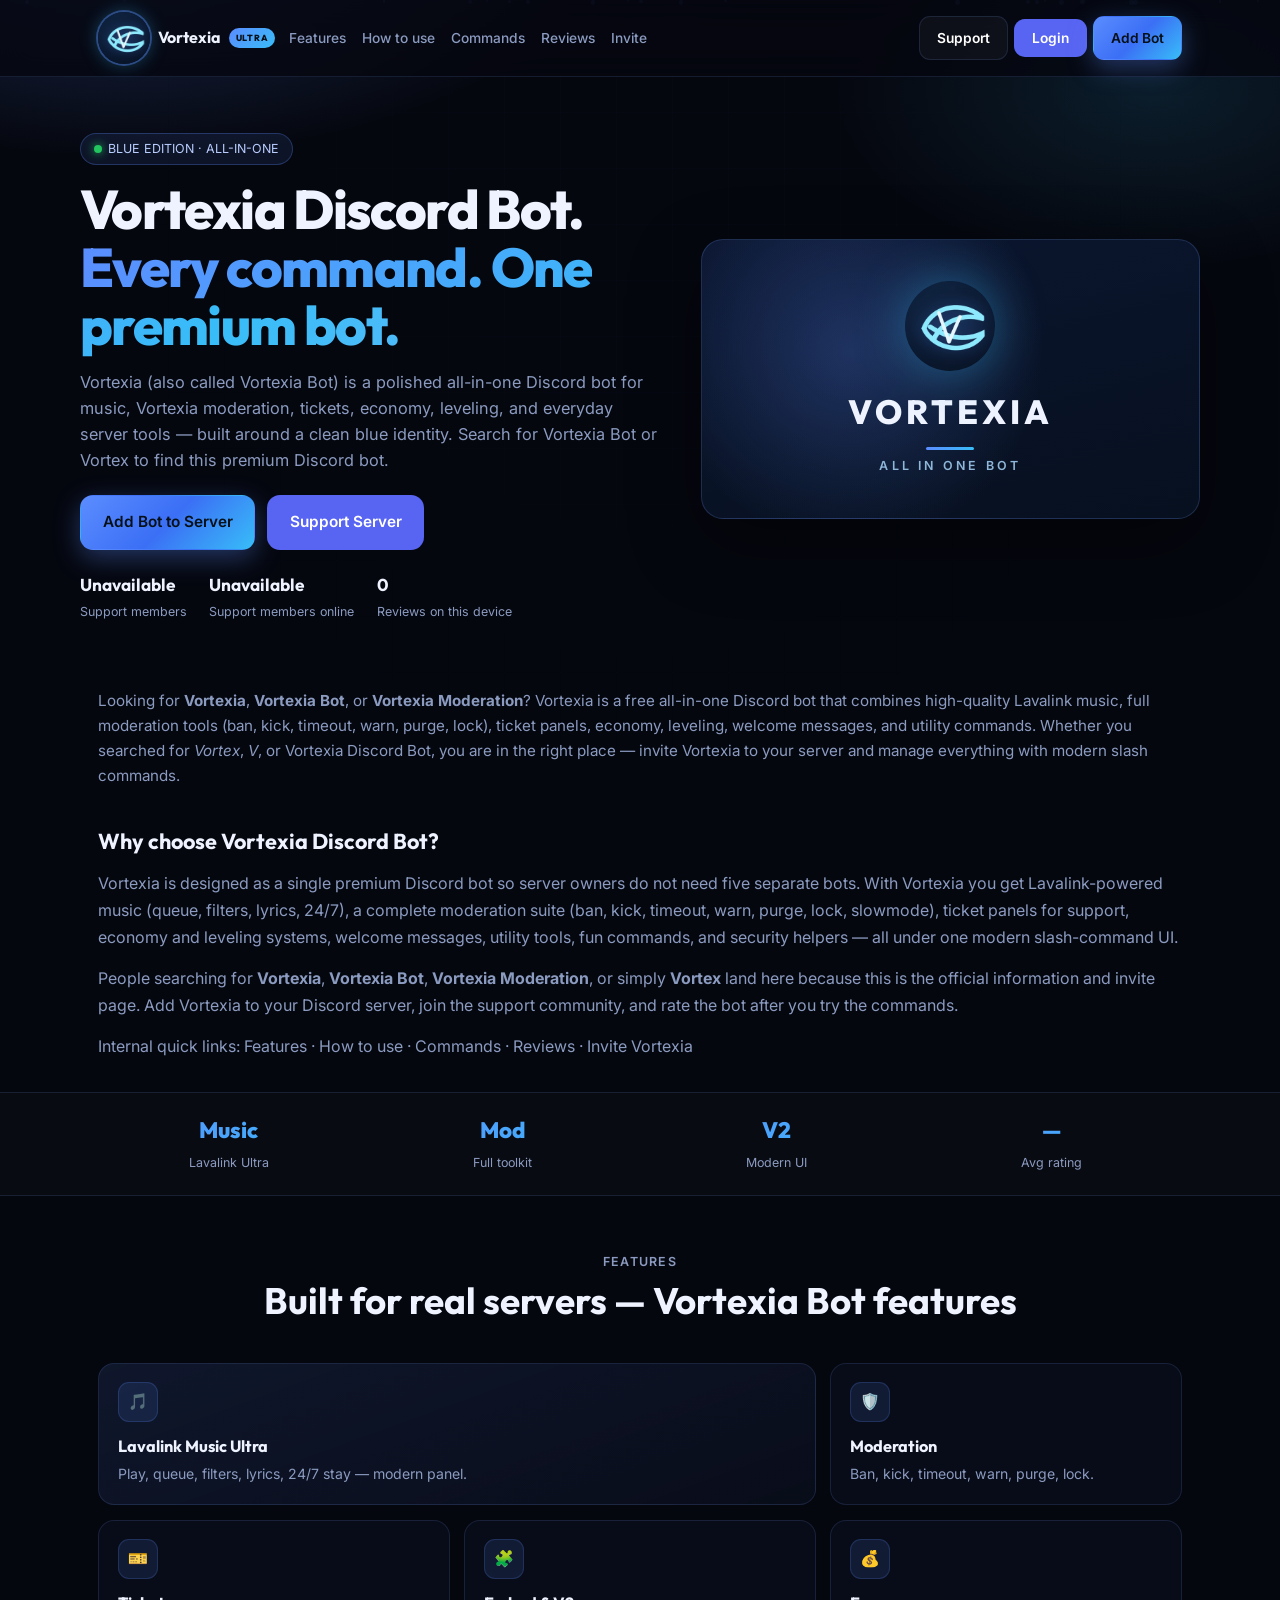
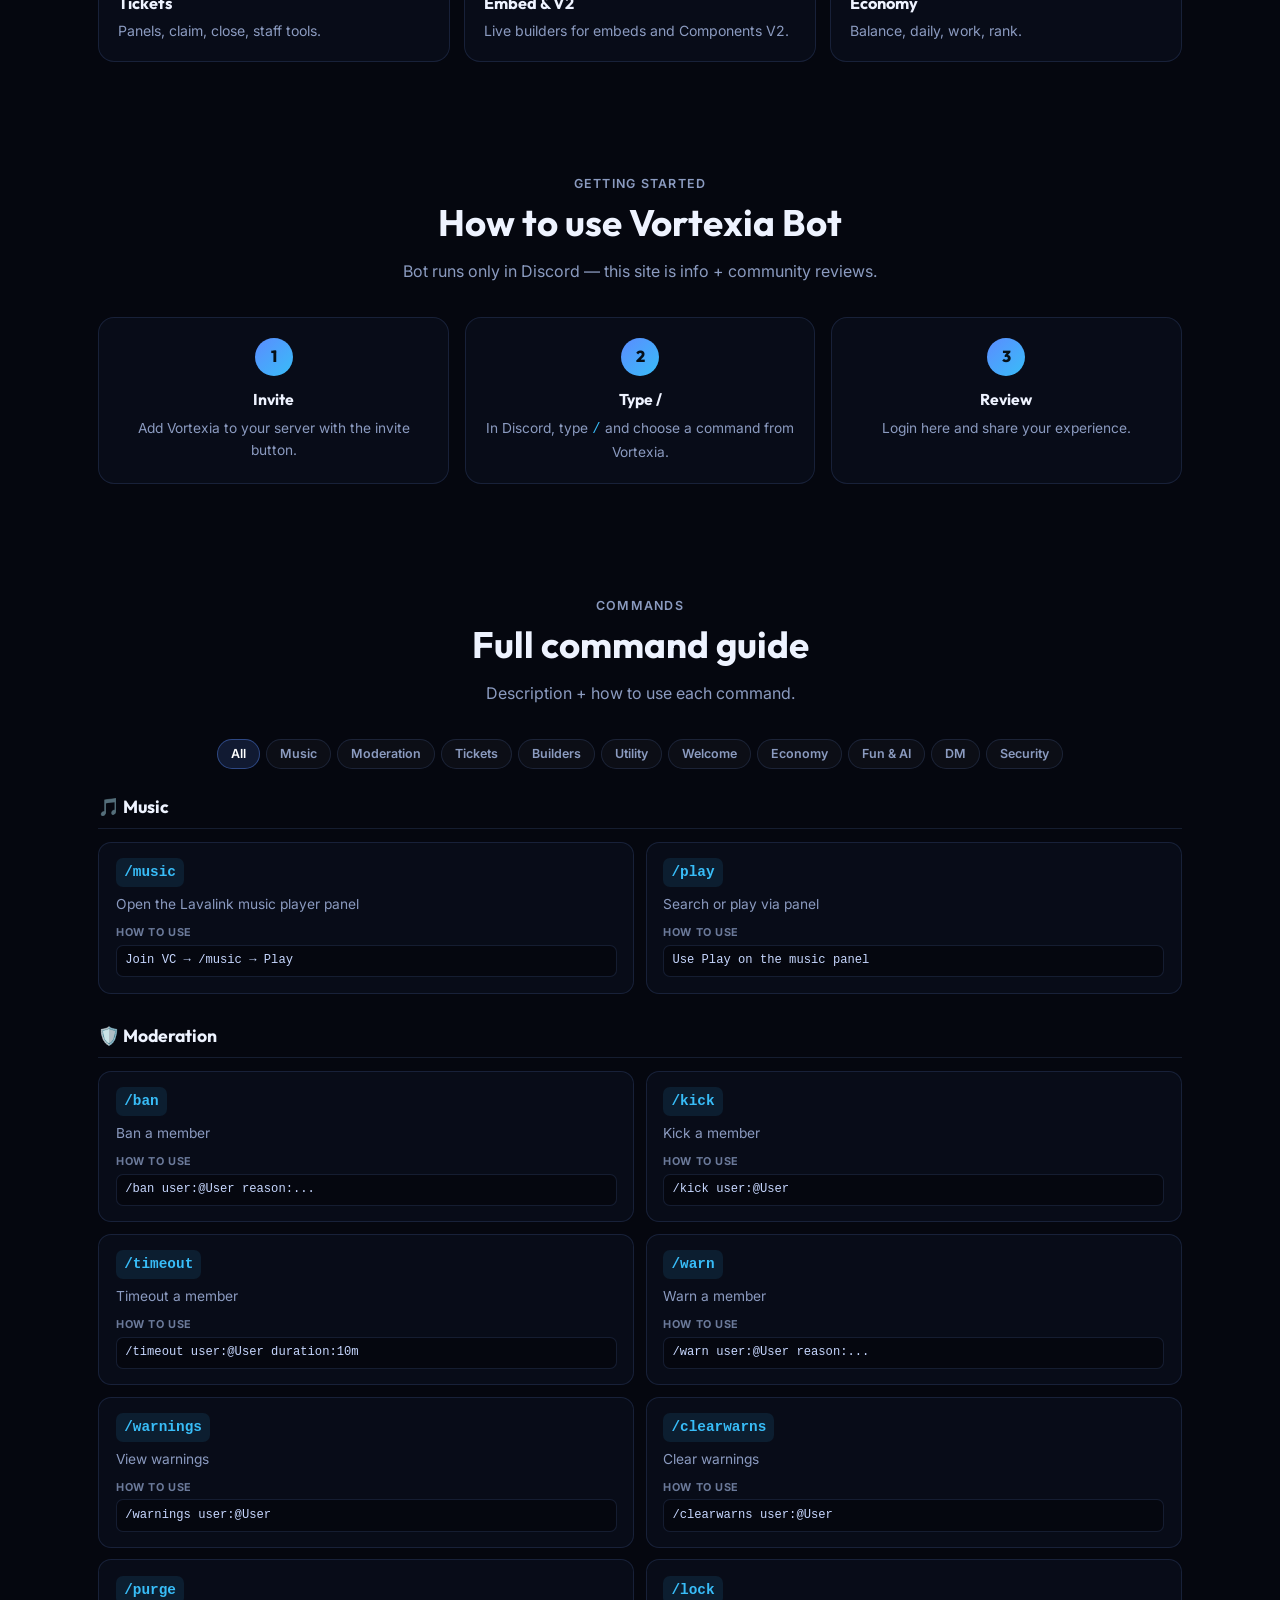
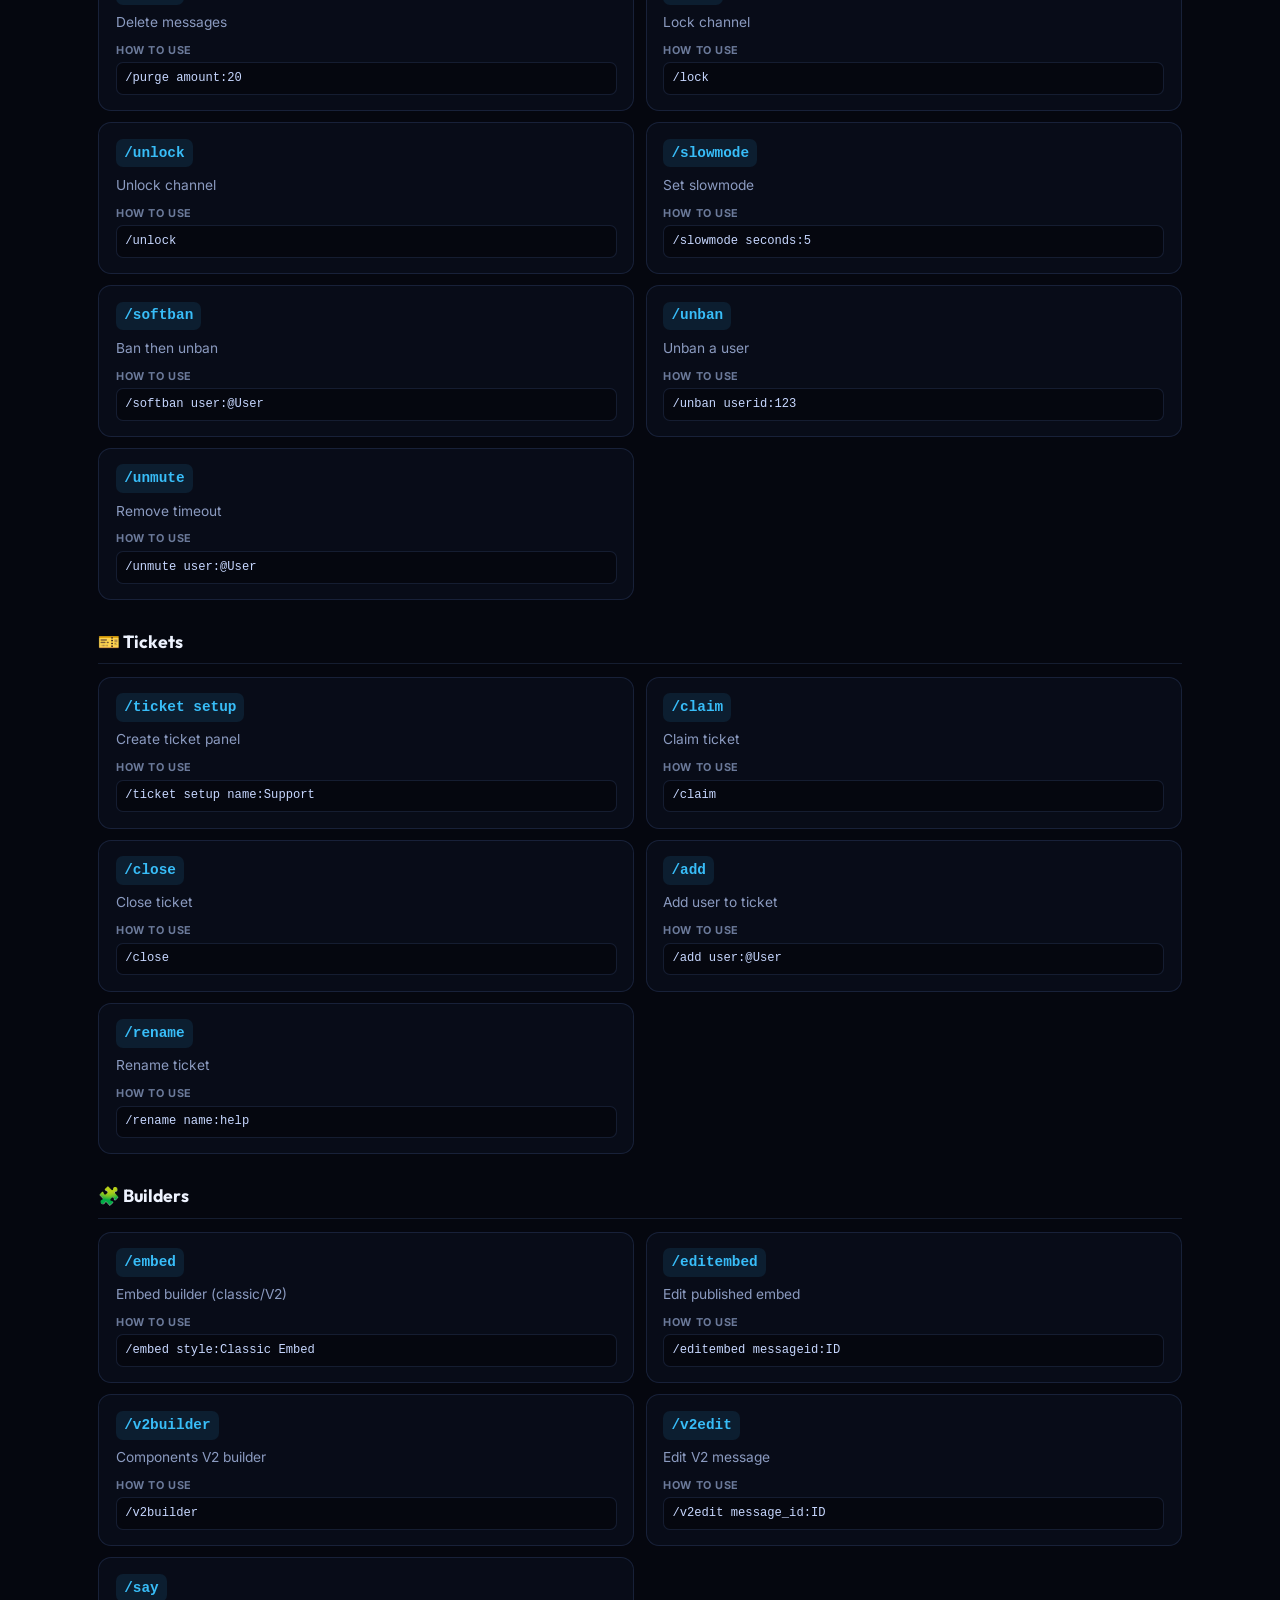
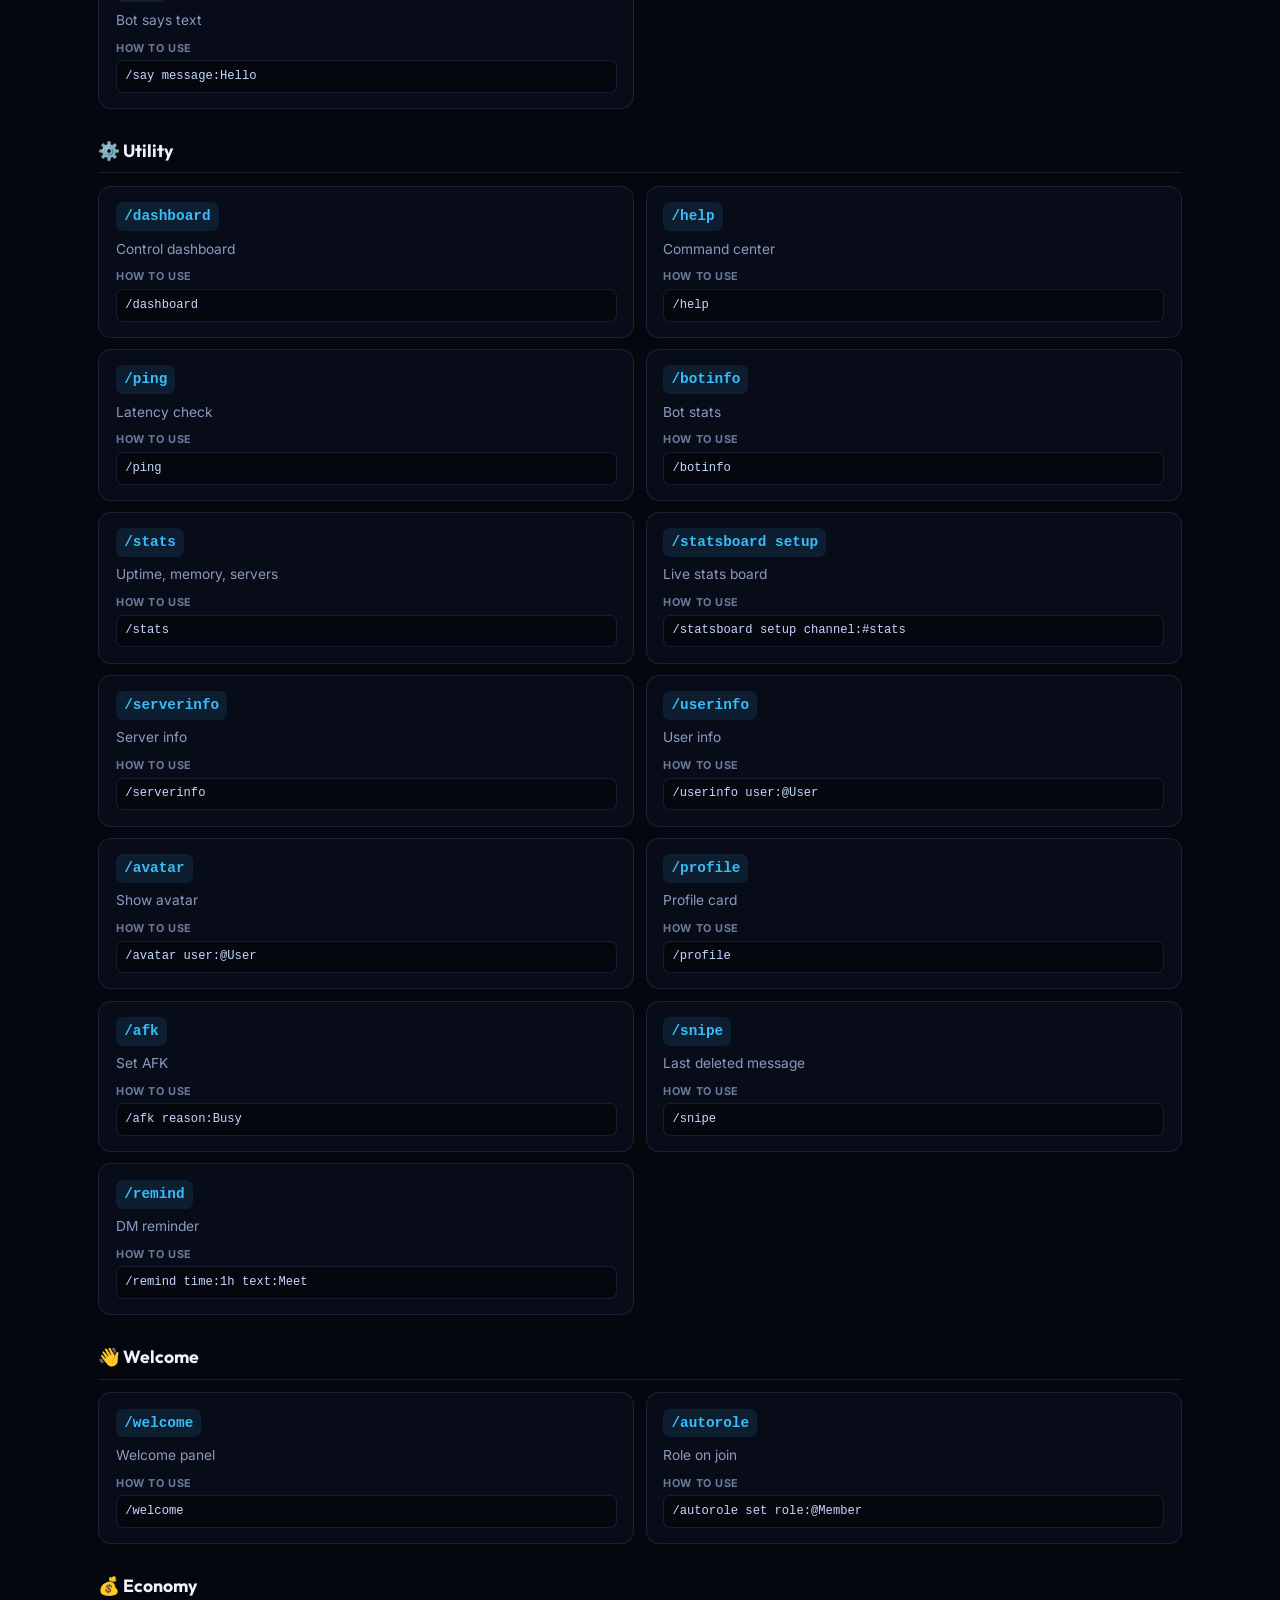
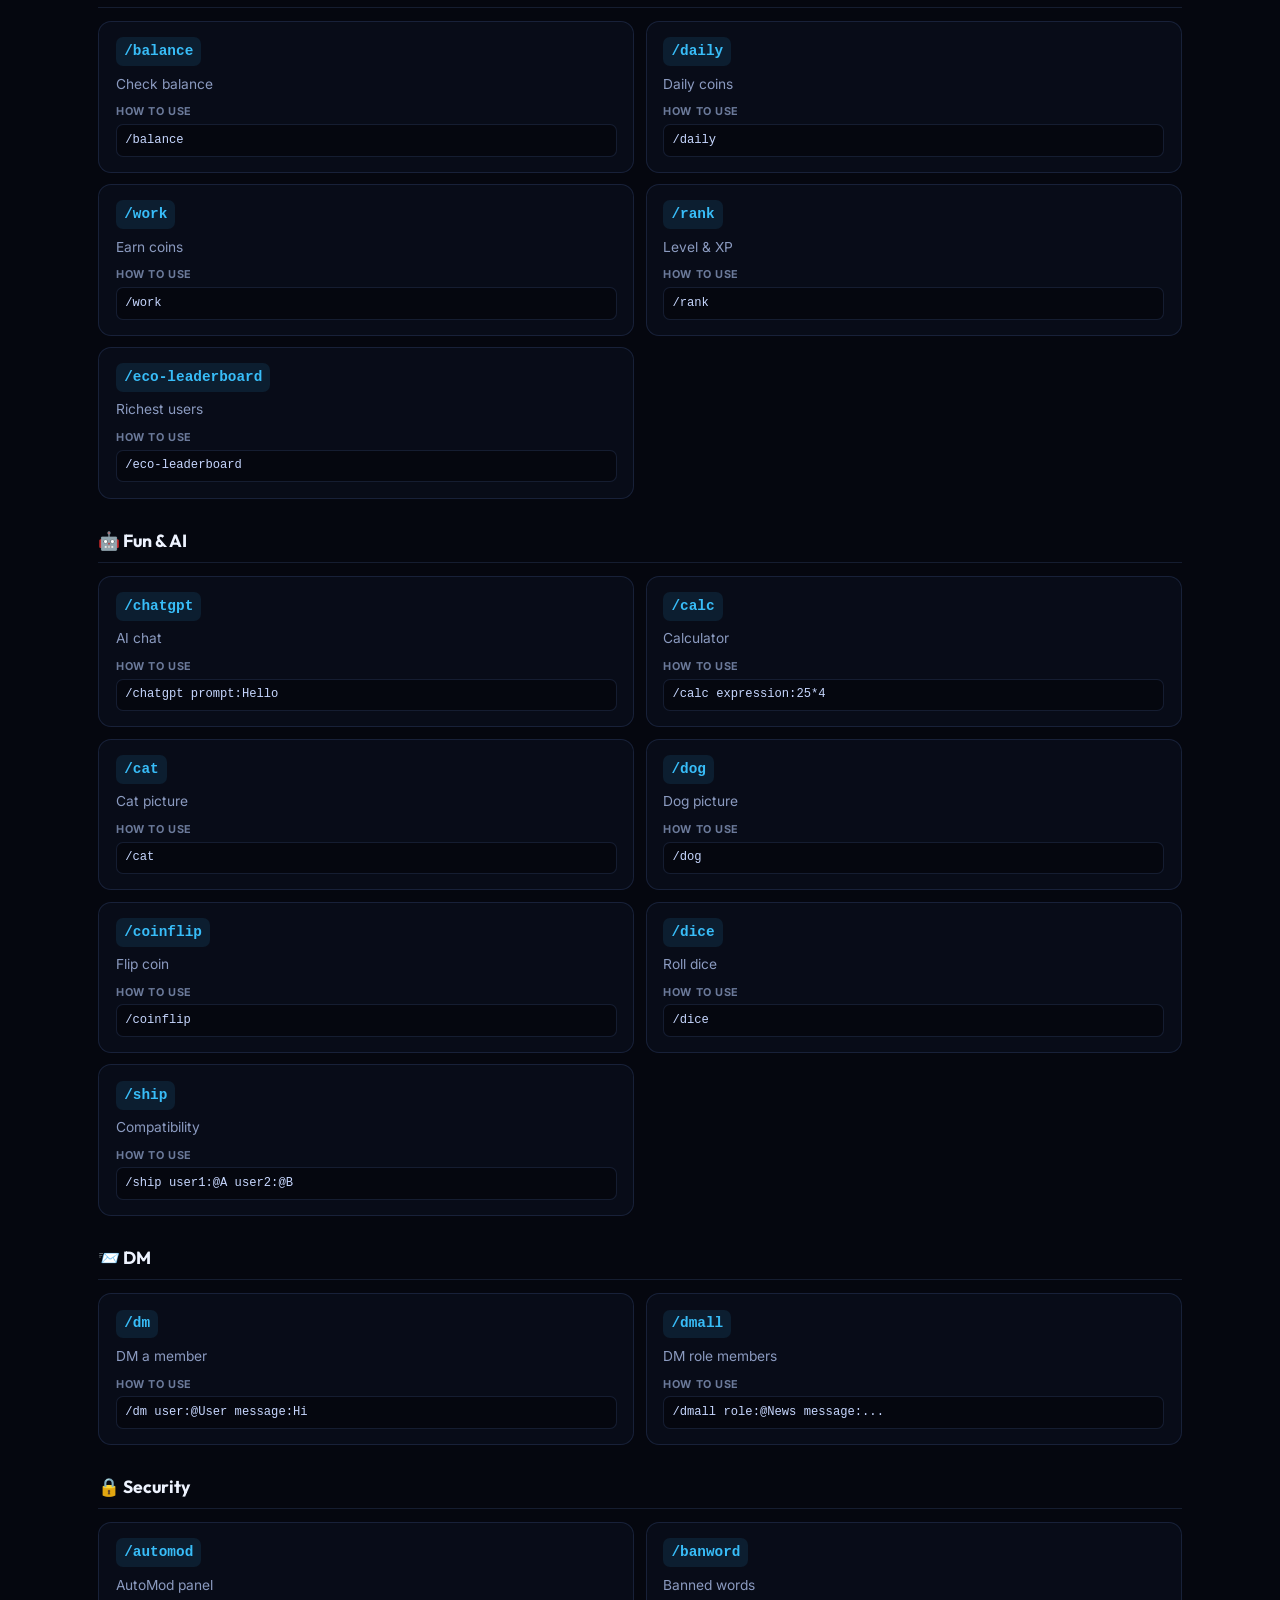
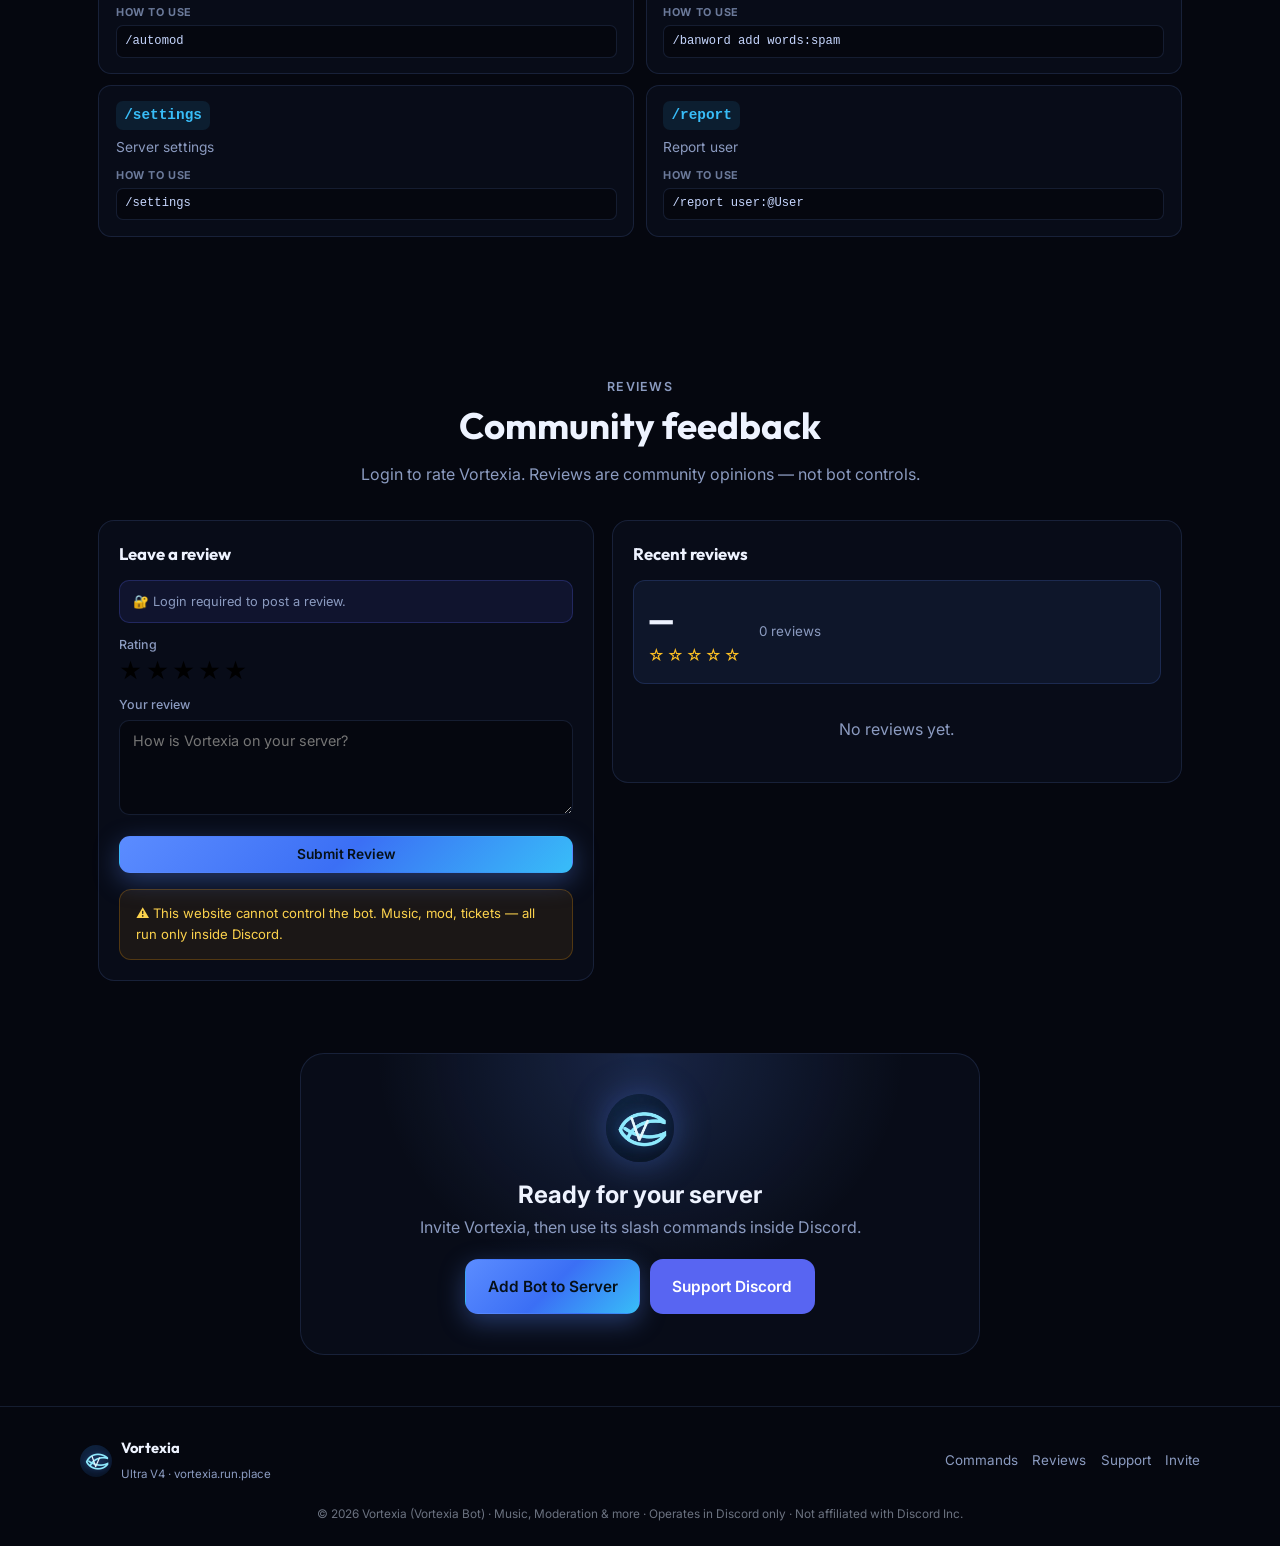
==== index.html @ 2caa13b3 "Add files via upload" ====
<!DOCTYPE html>
<html lang="en">
<head>
<meta charset="UTF-8"/>
<meta name="viewport" content="width=device-width, initial-scale=1.0"/>
<title>Vortexia Discord Bot — Music, Moderation, Tickets &amp; More</title>
<meta name="description" content="Vortexia is a premium all-in-one Discord bot with music, moderation, tickets, economy & leveling. Invite Vortexia Bot to your server."/>
<meta name="theme-color" content="#5B8CFF"/>
<meta name="keywords" content="Vortexia, Vortexia Bot, Vortexia Moderation, Vortex Discord Bot, Vortexia Music, Discord bot, moderation bot, music bot, tickets bot, economy bot, leveling bot"/>
<meta name="robots" content="index, follow, max-image-preview:large"/>
<link rel="canonical" href="https://vortexia.run.place/"/>
<link rel="apple-touch-icon" href="/apple-touch-icon.png"/>

<meta property="og:type" content="website"/>
<meta property="og:site_name" content="Vortexia"/>
<meta property="og:title" content="Vortexia Discord Bot | Music, Moderation &amp; More"/>
<meta property="og:description" content="Vortexia Bot — all-in-one Discord bot for music, moderation, tickets, economy & leveling."/>
<meta property="og:url" content="https://vortexia.run.place/"/>
<meta property="og:image" content="https://vortexia.run.place/banner.png"/>
<meta property="og:image:secure_url" content="https://vortexia.run.place/banner.png"/>
<meta property="og:image:type" content="image/png"/>
<meta property="og:image:width" content="1536"/>
<meta property="og:image:height" content="512"/>
<meta name="twitter:card" content="summary_large_image"/>
<meta name="twitter:title" content="Vortexia Discord Bot | Music, Moderation &amp; More"/>
<meta name="twitter:description" content="Vortexia Bot — all-in-one Discord bot for music, moderation, tickets, economy & leveling."/>
<meta name="twitter:image" content="https://vortexia.run.place/banner.png"/>
<link rel="icon" href="/favicon.ico" sizes="any"/>
<link rel="icon" type="image/png" sizes="48x48" href="/favicon-48.png"/>
<link rel="icon" type="image/png" sizes="96x96" href="/favicon-96.png"/>
<link rel="icon" type="image/png" sizes="192x192" href="/favicon-192.png"/>
<link href="https://fonts.googleapis.com/css2?family=Inter:wght@400;500;600;700;800&family=Outfit:wght@600;700;800&display=swap" rel="stylesheet"/>
<style>
:root{--bg:#05070f;--card:rgba(10,14,28,.82);--line:rgba(120,160,255,.14);--text:#eef3ff;--muted:#8b9bc0;--blue:#5B8CFF;--cyan:#38BDF8;--ok:#22c55e;--danger:#ef4444;--discord:#5865F2;--font:Inter,system-ui,sans-serif;--display:Outfit,Inter,sans-serif}
*{box-sizing:border-box;margin:0;padding:0}html{scroll-behavior:smooth}
body{font-family:var(--font);background:var(--bg);color:var(--text);line-height:1.6;overflow-x:hidden}
a{color:inherit;text-decoration:none}img{max-width:100%;display:block}button,input,textarea{font-family:inherit}
code{font-family:ui-monospace,Menlo,monospace}
.bg{position:fixed;inset:0;z-index:-2;pointer-events:none;background:radial-gradient(ellipse 70% 50% at 10% -10%,rgba(91,140,255,.3),transparent 55%),radial-gradient(ellipse 50% 40% at 90% 10%,rgba(56,189,248,.12),transparent 50%),#05070f}
.grid{position:fixed;inset:0;z-index:-1;pointer-events:none;opacity:.45;background-image:linear-gradient(rgba(120,160,255,.04) 1px,transparent 1px),linear-gradient(90deg,rgba(120,160,255,.04) 1px,transparent 1px);background-size:56px 56px;mask-image:radial-gradient(ellipse at 50% 20%,#000 15%,transparent 70%);animation:gm 40s linear infinite}
@keyframes gm{to{background-position:56px 56px}}
.particles{position:fixed;inset:0;z-index:-1;pointer-events:none;overflow:hidden}
.particles span{position:absolute;border-radius:50%;background:rgba(91,140,255,.45);animation:rise linear infinite}
@keyframes rise{0%{transform:translateY(100vh) scale(0);opacity:0}15%{opacity:.6}100%{transform:translateY(-10vh);opacity:0}}

.nav{position:sticky;top:0;z-index:50;backdrop-filter:blur(16px);background:rgba(5,7,15,.8);border-bottom:1px solid var(--line)}
.nav-in{max-width:1120px;margin:0 auto;padding:.75rem 1.15rem;display:flex;align-items:center;gap:.9rem}
.brand{display:flex;align-items:center;gap:.5rem;font-family:var(--display);font-weight:700}
.brand img{width:34px;height:34px;border-radius:50%;box-shadow:0 0 0 2px rgba(91,140,255,.4),0 0 18px rgba(56,189,248,.35);animation:lp 3s ease-in-out infinite}
@keyframes lp{50%{box-shadow:0 0 0 2px rgba(91,140,255,.65),0 0 28px rgba(56,189,248,.5)}}
.badge{font-size:.55rem;letter-spacing:.08em;font-weight:800;padding:.16rem .4rem;border-radius:99px;color:#061018;background:linear-gradient(135deg,var(--blue),var(--cyan))}
.links{display:flex;gap:1rem;flex:1}
.links a{color:var(--muted);font-size:.86rem;font-weight:500;transition:.2s}
.links a:hover{color:#fff}
.nav-cta{display:flex;gap:.4rem;align-items:center}
.menu{display:none;background:0;border:0;margin-left:auto;cursor:pointer}
.menu span{display:block;width:22px;height:2px;background:#fff;margin:5px 0;border-radius:2px}

.btn{display:inline-flex;align-items:center;justify-content:center;gap:.4rem;padding:.6rem 1.05rem;border-radius:11px;font-weight:600;font-size:.86rem;border:1px solid transparent;cursor:pointer;transition:.18s;background:0;color:inherit}
.btn:hover{transform:translateY(-1px)}
.btn-p{background:linear-gradient(135deg,#5B8CFF,#3B6FF5 50%,#38BDF8);color:#061018;box-shadow:0 8px 26px rgba(91,140,255,.35)}
.btn-g{background:rgba(255,255,255,.04);border-color:var(--line);color:#fff}
.btn-discord{background:var(--discord);color:#fff}
.btn-discord:hover{background:#4752c4}
.btn-lg{padding:.88rem 1.35rem;font-size:.96rem;border-radius:13px}
.btn-danger{background:rgba(239,68,68,.15);border-color:rgba(239,68,68,.35);color:#fecaca}

.user-chip{display:none;align-items:center;gap:.45rem;padding:.22rem .5rem .22rem .22rem;border-radius:99px;background:rgba(255,255,255,.05);border:1px solid var(--line);cursor:pointer}
.user-chip.show{display:flex}
.user-chip img{width:26px;height:26px;border-radius:50%}
.user-chip span{font-size:.8rem;font-weight:600;max-width:90px;overflow:hidden;text-overflow:ellipsis;white-space:nowrap}

.hero{padding:3.5rem 1.15rem 2.5rem}
.hero-in{max-width:1120px;margin:0 auto;display:grid;grid-template-columns:1.08fr .92fr;gap:2.2rem;align-items:center}
.pill{display:inline-flex;align-items:center;gap:.4rem;padding:.32rem .8rem;border-radius:99px;margin-bottom:1rem;background:rgba(91,140,255,.1);border:1px solid rgba(91,140,255,.28);color:#b9cdff;font-size:.78rem;animation:fu .7s ease both}
.dot{width:8px;height:8px;border-radius:50%;background:var(--ok);box-shadow:0 0 10px var(--ok);animation:pulse 2s infinite}
@keyframes pulse{50%{opacity:.4}}
.hero h1{font-family:var(--display);font-weight:800;letter-spacing:-.03em;font-size:clamp(2.3rem,5vw,3.4rem);line-height:1.06;margin-bottom:.9rem;animation:fu .8s .1s ease both}
.grad{background:linear-gradient(135deg,#5B8CFF,#38BDF8 40%,#A5B4FC);-webkit-background-clip:text;background-clip:text;color:transparent;background-size:200% auto;animation:sh 4s linear infinite}
@keyframes sh{to{background-position:200% center}}
.lead{color:var(--muted);font-size:1.02rem;max-width:34rem;margin-bottom:1.4rem;animation:fu .8s .2s ease both}
.cta-row{display:flex;flex-wrap:wrap;gap:.65rem;margin-bottom:1.3rem;animation:fu .8s .3s ease both}
.meta{display:flex;gap:1.4rem;flex-wrap:wrap;animation:fu .8s .4s ease both}
.meta strong{display:block;font-family:var(--display);font-size:1.08rem}
.meta span{color:var(--muted);font-size:.78rem}
@keyframes fu{from{opacity:0;transform:translateY(16px)}to{opacity:1;transform:none}}

.banner{position:relative;overflow:hidden;border-radius:22px;min-height:280px;padding:2rem;text-align:center;border:1px solid rgba(120,160,255,.2);background:radial-gradient(circle at 30% 40%,rgba(91,140,255,.26),transparent 50%),linear-gradient(165deg,#0b1630,#07101f);box-shadow:0 24px 70px rgba(0,0,0,.45);display:flex;flex-direction:column;align-items:center;justify-content:center;animation:fu .9s .2s ease both}
.banner-logo{width:90px;height:90px;border-radius:50%;margin-bottom:.9rem;filter:drop-shadow(0 0 26px rgba(56,189,248,.45));animation:float 5s ease-in-out infinite}
@keyframes float{50%{transform:translateY(-8px)}}
.banner h2{font-family:var(--display);font-size:clamp(1.6rem,3vw,2.1rem);letter-spacing:.12em;font-weight:800}
.banner .line{width:48px;height:3px;margin:.5rem auto .4rem;border-radius:99px;background:linear-gradient(90deg,var(--blue),var(--cyan))}
.banner p{color:#8eb6d8;font-size:.78rem;letter-spacing:.26em;font-weight:600}

.strip{border-block:1px solid var(--line);background:rgba(255,255,255,.02)}
.strip-in{max-width:1120px;margin:0 auto;padding:1.25rem 1.15rem;display:grid;grid-template-columns:repeat(4,1fr);gap:.8rem;text-align:center}
.strip-in strong{display:block;font-family:var(--display);font-size:1.4rem;font-weight:800;background:linear-gradient(135deg,var(--blue),var(--cyan));-webkit-background-clip:text;background-clip:text;color:transparent}
.strip-in span{color:var(--muted);font-size:.78rem}

.sec{max-width:1120px;margin:0 auto;padding:3.5rem 1.15rem}
.head{text-align:center;margin-bottom:2rem}
.eye{color:var(--cyan);font-weight:600;font-size:.78rem;letter-spacing:.1em;text-transform:uppercase;margin-bottom:.35rem}
.head h2{font-family:var(--display);font-size:clamp(1.65rem,3.2vw,2.3rem);margin-bottom:.4rem}
.head p{color:var(--muted);max-width:36rem;margin:0 auto}

.feat{display:grid;grid-template-columns:repeat(3,1fr);gap:.9rem}
.fcard{background:var(--card);border:1px solid var(--line);border-radius:16px;padding:1.15rem;transition:.25s;opacity:0;transform:translateY(14px)}
.fcard.show{opacity:1;transform:none}
.fcard:hover{transform:translateY(-4px);border-color:rgba(91,140,255,.4)}
.fcard.big{grid-column:span 2;background:linear-gradient(160deg,rgba(91,140,255,.12),rgba(10,14,28,.85))}
.ic{width:40px;height:40px;border-radius:11px;display:grid;place-items:center;margin-bottom:.7rem;background:rgba(91,140,255,.12);border:1px solid rgba(91,140,255,.2)}
.fcard h3{font-family:var(--display);font-size:1.02rem;margin-bottom:.25rem}
.fcard p{color:var(--muted);font-size:.88rem}

.howto{display:grid;grid-template-columns:repeat(3,1fr);gap:1rem}
.hstep{background:var(--card);border:1px solid var(--line);border-radius:16px;padding:1.25rem;text-align:center;transition:.2s}
.hstep:hover{transform:translateY(-3px)}
.hnum{width:38px;height:38px;margin:0 auto .7rem;border-radius:50%;display:grid;place-items:center;font-weight:800;font-family:var(--display);background:linear-gradient(135deg,var(--blue),var(--cyan));color:#061018}
.hstep h3{font-family:var(--display);font-size:.98rem;margin-bottom:.3rem}
.hstep p{color:var(--muted);font-size:.86rem}

.filters{display:flex;flex-wrap:wrap;gap:.4rem;justify-content:center;margin-bottom:1.5rem}
.fbtn{padding:.4rem .8rem;border-radius:99px;border:1px solid var(--line);background:rgba(255,255,255,.03);color:var(--muted);font-size:.78rem;font-weight:600;cursor:pointer;transition:.2s}
.fbtn:hover,.fbtn.active{background:rgba(91,140,255,.15);border-color:rgba(91,140,255,.4);color:#fff}
.cmd-cat{margin-bottom:1.75rem}
.cmd-cat.hide{display:none}
.cat-title{font-family:var(--display);font-size:1.1rem;margin-bottom:.8rem;padding-bottom:.45rem;border-bottom:1px solid var(--line)}
.cmd-grid{display:grid;grid-template-columns:repeat(2,1fr);gap:.7rem}
.cmd-card{background:var(--card);border:1px solid var(--line);border-radius:13px;padding:.95rem 1.05rem;transition:.2s;opacity:0;transform:translateY(10px)}
.cmd-card.show{opacity:1;transform:none}
.cmd-card:hover{border-color:rgba(91,140,255,.4);transform:translateY(-2px)}
.cmd-name{display:inline-block;color:var(--cyan);font-weight:700;font-size:.9rem;background:rgba(56,189,248,.1);padding:.18rem .5rem;border-radius:7px;margin-bottom:.4rem}
.cmd-desc{color:var(--muted);font-size:.86rem;margin-bottom:.55rem}
.cmd-how span{font-size:.68rem;font-weight:700;letter-spacing:.05em;text-transform:uppercase;color:#6b7a9a;display:block;margin-bottom:.2rem}
.cmd-how code{font-size:.76rem;color:#c7d7ff;background:rgba(0,0,0,.35);padding:.35rem .5rem;border-radius:7px;border:1px solid var(--line);display:block;word-break:break-all}

/* reviews */
.rev-layout{display:grid;grid-template-columns:1fr 1.15fr;gap:1.15rem;align-items:start}
.rev-form,.rev-list{background:var(--card);border:1px solid var(--line);border-radius:16px;padding:1.25rem}
.rev-form h3,.rev-list h3{font-family:var(--display);margin-bottom:.8rem;font-size:1.05rem}
.field{margin-bottom:.8rem}
.field label{display:block;font-size:.78rem;color:var(--muted);margin-bottom:.3rem;font-weight:500}
.field input,.field textarea{width:100%;padding:.65rem .8rem;border-radius:10px;border:1px solid var(--line);background:rgba(0,0,0,.35);color:#fff;font-size:.9rem;outline:none}
.field input:focus,.field textarea:focus{border-color:rgba(91,140,255,.5)}
.field textarea{min-height:95px;resize:vertical}
.stars-pick{display:flex;gap:.2rem}
.stars-pick button{background:0;border:0;font-size:1.4rem;cursor:pointer;opacity:.35;line-height:1;padding:0;transition:.15s}
.stars-pick button.on,.stars-pick button:hover,.stars-pick button:focus-visible{opacity:1}.stars-pick button:focus-visible{outline:2px solid var(--blue);outline-offset:3px;border-radius:4px}
.avg-box{display:flex;align-items:center;gap:1rem;padding:.85rem;border-radius:12px;background:rgba(91,140,255,.08);border:1px solid rgba(91,140,255,.18);margin-bottom:.9rem}
.avg-num{font-family:var(--display);font-size:1.9rem;font-weight:800}
.avg-stars{color:#fbbf24;letter-spacing:2px}
.review{padding:.9rem 0;border-bottom:1px solid var(--line)}
.review:last-child{border-bottom:0}
.review-top{display:flex;align-items:center;gap:.55rem;margin-bottom:.35rem}
.review-top img{width:34px;height:34px;border-radius:50%}
.review-top strong{font-size:.9rem}
.review-top span{display:block;font-size:.72rem;color:var(--muted)}
.review-stars{color:#fbbf24;font-size:.82rem;margin-left:auto}
.review p{color:#c5cee3;font-size:.88rem}
.lock-hint{font-size:.8rem;color:var(--muted);margin-bottom:.75rem;padding:.65rem .8rem;border-radius:10px;background:rgba(88,101,242,.1);border:1px solid rgba(88,101,242,.25)}
.note-box{margin-top:1rem;padding:.85rem 1rem;border-radius:12px;background:rgba(245,158,11,.08);border:1px solid rgba(245,158,11,.25);color:#fcd34d;font-size:.82rem}

.cta{padding:1rem 1.15rem 3.2rem}
.cta-in{max-width:680px;margin:0 auto;text-align:center;padding:2.5rem 1.3rem;border-radius:24px;border:1px solid var(--line);background:radial-gradient(ellipse at top,rgba(91,140,255,.2),transparent 55%),var(--card)}
.cta-in img{width:68px;height:68px;margin:0 auto .9rem;border-radius:50%;box-shadow:0 0 36px rgba(91,140,255,.4)}
.cta-in p{color:var(--muted);margin-bottom:1.2rem}
.cta-btns{display:flex;flex-wrap:wrap;gap:.6rem;justify-content:center}

footer{border-top:1px solid var(--line);padding:1.8rem 1.15rem}
.foot{max-width:1120px;margin:0 auto;display:flex;flex-wrap:wrap;gap:.9rem;align-items:center;justify-content:space-between}
.foot-b{display:flex;align-items:center;gap:.55rem}
.foot-b img{width:32px;height:32px;border-radius:50%}
.foot-b strong{display:block;font-family:var(--display);font-size:.92rem}
.foot-b span{color:var(--muted);font-size:.72rem}
.foot-l{display:flex;gap:.9rem}
.foot-l a{color:var(--muted);font-size:.84rem}
.copy{width:100%;text-align:center;color:#6b7280;font-size:.74rem;margin-top:.3rem}

.modal-bg{position:fixed;inset:0;background:rgba(0,0,0,.65);backdrop-filter:blur(6px);z-index:100;display:none;align-items:center;justify-content:center;padding:1rem}
.modal-bg.open{display:flex}
.modal{width:100%;max-width:400px;background:#0c1222;border:1px solid var(--line);border-radius:18px;padding:1.4rem;box-shadow:0 25px 80px rgba(0,0,0,.55);position:relative;animation:pop .25s ease}
@keyframes pop{from{opacity:0;transform:scale(.96) translateY(8px)}}
.modal h3{font-family:var(--display);font-size:1.2rem;margin-bottom:.3rem}
.modal .sub{color:var(--muted);font-size:.86rem;margin-bottom:1.1rem}
.modal .divider{display:flex;align-items:center;gap:.7rem;color:var(--muted);font-size:.76rem;margin:1rem 0}
.modal .divider::before,.modal .divider::after{content:"";flex:1;height:1px;background:var(--line)}
.modal-close{position:absolute;top:.8rem;right:1rem;background:0;border:0;color:var(--muted);font-size:1.3rem;cursor:pointer}
.toast{position:fixed;bottom:1.2rem;left:50%;transform:translateX(-50%) translateY(16px);background:#121a30;border:1px solid var(--line);padding:.65rem 1.1rem;border-radius:12px;font-size:.86rem;opacity:0;pointer-events:none;transition:.25s;z-index:120}
.toast.show{opacity:1;transform:translateX(-50%) translateY(0)}

@media(max-width:960px){
  .hero-in,.rev-layout{grid-template-columns:1fr}
  .feat{grid-template-columns:repeat(2,1fr)}
  .fcard.big{grid-column:span 2}
  .cmd-grid,.howto{grid-template-columns:1fr}
  .strip-in{grid-template-columns:repeat(2,1fr)}
  .links{display:none}
  .nav.open .links{display:flex;order:3;width:100%;flex-direction:column}
  .nav.open .nav-in{flex-wrap:wrap}
  .menu{display:block}
}
@media(max-width:560px){.feat{grid-template-columns:1fr}.fcard.big{grid-column:span 1}}

/* Vortexia mobile layout and logo fixes */
html { max-width:100%; overflow-x:hidden; }
body { width:100%; max-width:100%; overflow-x:hidden; }
img { max-width:100%; }
.nav, .nav-in, .hero, .hero-in, main, section { min-width:0; }
.brand img { width:52px; height:52px; flex:0 0 52px; object-fit:contain; border-radius:50%; background:#0b1630; }
.brand { min-width:0; }
.hero-in > * { min-width:0; }
.hero h1 { overflow-wrap:anywhere; }
.lead { max-width:100%; overflow-wrap:anywhere; }
.cta-row { display:flex; flex-wrap:wrap; gap:.75rem; }
.cta-row .btn { min-width:0; }
@media (max-width: 760px) {
  .nav-in { padding-inline: .85rem; gap:.65rem; }
  .brand { gap:.45rem; }
  .brand img { width:44px; height:44px; flex-basis:44px; }
  .brand .badge { font-size:.62rem; padding:.35rem .55rem; }
  .links { display:none; }
  .nav-cta { display:none; }
  .menu { display:flex; }
  .hero { padding-inline:0; }
  .hero-in { grid-template-columns:minmax(0,1fr) !important; padding:3rem 1.1rem 2.5rem; gap:2rem; }
  .hero h1 { font-size:clamp(2.5rem, 11vw, 4rem); line-height:1.04; letter-spacing:-.045em; }
  .hero .lead { font-size:1rem; line-height:1.75; }
  .cta-row { align-items:stretch; }
  .cta-row .btn { flex:1 1 100%; white-space:normal; text-align:center; }
  .meta { display:grid; grid-template-columns:repeat(2,minmax(0,1fr)); gap:1rem; }
  .meta > div { min-width:0; }
  .meta span { display:block; overflow-wrap:anywhere; }
  .banner { min-width:0; padding:1.5rem 1rem; }
  .strip-in { grid-template-columns:repeat(2,minmax(0,1fr)); }
  .feat, .howto { grid-template-columns:minmax(0,1fr); }
  .fcard.big { grid-column:auto; }
  .cmd-grid { grid-template-columns:minmax(0,1fr); }
}


/* Vortexia polish: avoid broken logo paths and improve small-screen layout */
img { object-fit: contain; }
#userAvatar:not([src]), #userAvatar[src=""] { display: none; }
@media (max-width: 760px) {
  .nav-in { gap: .55rem; flex-wrap: wrap; }
  .links { min-width: 0; flex-wrap: wrap; gap: .55rem .8rem; }
  .nav-cta { max-width: 100%; flex-wrap: wrap; }
  .hero, .hero-in, .hero-grid { min-width: 0; }
  h1 { overflow-wrap: anywhere; }
  .btn { max-width: 100%; white-space: normal; }
}


/* Accessibility & SEO helpers */
.skip-link{position:absolute;left:-9999px;top:auto;width:1px;height:1px;overflow:hidden;z-index:99999}
.skip-link:focus{position:fixed;left:1rem;top:1rem;width:auto;height:auto;padding:.65rem 1rem;background:#5B8CFF;color:#fff;border-radius:8px;font-weight:700;outline:3px solid #fff;outline-offset:2px}
:focus-visible{outline:3px solid #5B8CFF;outline-offset:2px}
a:focus:not(:focus-visible),button:focus:not(:focus-visible){outline:none}
@media (prefers-reduced-motion: reduce){
  *,*::before,*::after{animation-duration:.01ms!important;animation-iteration-count:1!important;transition-duration:.01ms!important;scroll-behavior:auto!important}
}

</style>

<script type="application/ld+json">
{
  "@context": "https://schema.org",
  "@type": "SoftwareApplication",
  "name": "Vortexia",
  "alternateName": ["Vortexia Bot", "Vortexia Discord Bot", "Vortex"],
  "applicationCategory": "UtilitiesApplication",
  "operatingSystem": "Discord",
  "description": "Vortexia is a premium all-in-one Discord bot with Lavalink music, moderation, tickets, economy, leveling, and useful server tools.",
  "url": "https://vortexia.run.place/",
  "offers": {
    "@type": "Offer",
    "price": "0",
    "priceCurrency": "USD"
  },
  "featureList": "Music, Moderation, Tickets, Economy, Leveling, Utility, Welcome, Security, Fun & AI"
}
</script>

</head>
<body>
<a class="skip-link" href="#main-content">Skip to main content</a>
<div class="bg"></div><div class="grid"></div>
<div class="particles" id="particles"></div>

<header class="nav" id="nav">
  <div class="nav-in">
    <a class="brand" href="#"><img src="/logo.png" alt="Vortexia" width="40" height="40"/><span>Vortexia</span><span class="badge">ULTRA</span></a>
    <nav class="links">
      <a href="#features">Features</a>
      <a href="#howto">How to use</a>
      <a href="#commands">Commands</a>
      <a href="#reviews">Reviews</a>
      <a href="#invite">Invite</a>
    </nav>
    <div class="nav-cta">
      <a class="btn btn-g" href="https://discord.gg/7RfWAKeAZZ" target="_blank" rel="noopener" aria-label="Opens in a new tab">Support</a>
      <button class="btn btn-discord" id="btnLogin" type="button">Login</button>
      <div class="user-chip" id="userChip" title="Account">
        <img id="userAvatar" alt="User avatar" width="26" height="26"/><span id="userName">User</span>
      </div>
      <a class="btn btn-p" href="https://discord.com/oauth2/authorize?client_id=1205185289627115670&permissions=8&scope=bot" target="_blank" rel="noopener" aria-label="Opens in a new tab">Add Bot</a>
    </div>
    <button class="menu" id="menu" type="button" aria-label="Menu"><span></span><span></span><span></span></button>
  </div>
</header>

<main id="main-content"><section class="hero">
  <div class="hero-in">
    <div>
      <div class="pill"><span class="dot"></span> BLUE EDITION · ALL-IN-ONE</div>
      <h1>Vortexia Discord Bot.<br><span class="grad">Every command. One premium bot.</span></h1>
      <p class="lead">Vortexia (also called Vortexia Bot) is a polished all-in-one Discord bot for music, Vortexia moderation, tickets, economy, leveling, and everyday server tools — built around a clean blue identity. Search for Vortexia Bot or Vortex to find this premium Discord bot.</p>
      <div class="cta-row">
        <a class="btn btn-p btn-lg" href="https://discord.com/oauth2/authorize?client_id=1205185289627115670&permissions=8&scope=bot" target="_blank" rel="noopener" aria-label="Opens in a new tab">Add Bot to Server</a>
        <a class="btn btn-discord btn-lg" href="https://discord.gg/7RfWAKeAZZ" target="_blank" rel="noopener" aria-label="Opens in a new tab">Support Server</a>
      </div>
      <div class="meta">
        <div><strong id="mCount">—</strong><span>Support members</span></div>
        <div><strong id="oCount">—</strong><span>Support members online</span></div>
        <div><strong id="rCount">0</strong><span>Reviews on this device</span></div>
      </div>
    </div>
    <div class="banner">
      <img class="banner-logo" src="/logo.png" alt="Vortexia logo" width="180" height="180"/>
      <h2>VORTEXIA</h2>
      <div class="line"></div>
      <p>ALL IN ONE BOT</p>
    </div>
  </div>
</section>

<section class="seo-intro" style="padding:1.5rem 1.15rem 0;max-width:1120px;margin:0 auto">
  <p style="color:var(--muted);font-size:.95rem;line-height:1.65;margin:0 0 1rem">
    Looking for <strong>Vortexia</strong>, <strong>Vortexia Bot</strong>, or <strong>Vortexia Moderation</strong>? 
    Vortexia is a free all-in-one Discord bot that combines high-quality Lavalink music, full moderation tools 
    (ban, kick, timeout, warn, purge, lock), ticket panels, economy, leveling, welcome messages, and utility commands. 
    Whether you searched for <em>Vortex</em>, <em>V</em>, or Vortexia Discord Bot, you are in the right place — 
    invite Vortexia to your server and manage everything with modern slash commands.
  </p>
</section>

<section class="about-vortexia" style="padding:1.2rem 1.15rem 2rem;max-width:1120px;margin:0 auto">
  <h2 style="font-family:var(--display);font-size:1.35rem;margin:0 0 .75rem">Why choose Vortexia Discord Bot?</h2>
  <p style="color:var(--muted);line-height:1.7;margin:0 0 .85rem">
    Vortexia is designed as a single premium Discord bot so server owners do not need five separate bots.
    With Vortexia you get Lavalink-powered music (queue, filters, lyrics, 24/7), a complete moderation suite
    (ban, kick, timeout, warn, purge, lock, slowmode), ticket panels for support, economy and leveling systems,
    welcome messages, utility tools, fun commands, and security helpers — all under one modern slash-command UI.
  </p>
  <p style="color:var(--muted);line-height:1.7;margin:0 0 .85rem">
    People searching for <strong>Vortexia</strong>, <strong>Vortexia Bot</strong>, <strong>Vortexia Moderation</strong>,
    or simply <strong>Vortex</strong> land here because this is the official information and invite page.
    Add Vortexia to your Discord server, join the support community, and rate the bot after you try the commands.
  </p>
  <p style="color:var(--muted);line-height:1.7;margin:0">
    Internal quick links:
    <a href="#features">Features</a> ·
    <a href="#howto">How to use</a> ·
    <a href="#commands">Commands</a> ·
    <a href="#reviews">Reviews</a> ·
    <a href="#invite">Invite Vortexia</a>
  </p>
</section>

<section class="strip">
  <div class="strip-in">
    <div><strong>Music</strong><span>Lavalink Ultra</span></div>
    <div><strong>Mod</strong><span>Full toolkit</span></div>
    <div><strong>V2</strong><span>Modern UI</span></div>
    <div><strong id="statAvg">—</strong><span>Avg rating</span></div>
  </div>
</section>

<section class="sec" id="features">
  <div class="head"><p class="eye">Features</p><h2>Built for real servers — Vortexia Bot features</h2></div>
  <div class="feat">
    <article class="fcard big reveal"><div class="ic">🎵</div><h3>Lavalink Music Ultra</h3><p>Play, queue, filters, lyrics, 24/7 stay — modern panel.</p></article>
    <article class="fcard reveal"><div class="ic">🛡️</div><h3>Moderation</h3><p>Ban, kick, timeout, warn, purge, lock.</p></article>
    <article class="fcard reveal"><div class="ic">🎫</div><h3>Tickets</h3><p>Panels, claim, close, staff tools.</p></article>
    <article class="fcard reveal"><div class="ic">🧩</div><h3>Embed & V2</h3><p>Live builders for embeds and Components V2.</p></article>
    <article class="fcard reveal"><div class="ic">💰</div><h3>Economy</h3><p>Balance, daily, work, rank.</p></article>
  </div>
</section>

<section class="sec" id="howto">
  <div class="head"><p class="eye">Getting started</p><h2>How to use Vortexia Bot</h2><p>Bot runs only in Discord — this site is info + community reviews.</p></div>
  <div class="howto">
    <div class="hstep"><div class="hnum">1</div><h3>Invite</h3><p>Add Vortexia to your server with the invite button.</p></div>
    <div class="hstep"><div class="hnum">2</div><h3>Type /</h3><p>In Discord, type <code style="color:var(--cyan)">/</code> and choose a command from Vortexia.</p></div>
    <div class="hstep"><div class="hnum">3</div><h3>Review</h3><p>Login here and share your experience.</p></div>
  </div>
</section>

<section class="sec" id="commands">
  <div class="head"><p class="eye">Commands</p><h2>Full command guide</h2><p>Description + how to use each command.</p></div>
  <div class="filters">
    <button type="button" class="fbtn active" data-filter="all">All</button>
    <button type="button" class="fbtn" data-filter="🎵 Music">Music</button><button type="button" class="fbtn" data-filter="🛡️ Moderation">Moderation</button><button type="button" class="fbtn" data-filter="🎫 Tickets">Tickets</button><button type="button" class="fbtn" data-filter="🧩 Builders">Builders</button><button type="button" class="fbtn" data-filter="⚙️ Utility">Utility</button><button type="button" class="fbtn" data-filter="👋 Welcome">Welcome</button><button type="button" class="fbtn" data-filter="💰 Economy">Economy</button><button type="button" class="fbtn" data-filter="🤖 Fun & AI">Fun & AI</button><button type="button" class="fbtn" data-filter="📨 DM">DM</button><button type="button" class="fbtn" data-filter="🔒 Security">Security</button>
  </div>
  <div id="cmdList"><div class="cmd-cat" data-cat="🎵 Music"><h3 class="cat-title">🎵 Music</h3><div class="cmd-grid"><article class="cmd-card"><code class="cmd-name">/music</code><p class="cmd-desc">Open the Lavalink music player panel</p><div class="cmd-how"><span>How to use</span><code>Join VC → /music → Play</code></div></article><article class="cmd-card"><code class="cmd-name">/play</code><p class="cmd-desc">Search or play via panel</p><div class="cmd-how"><span>How to use</span><code>Use Play on the music panel</code></div></article></div></div>
<div class="cmd-cat" data-cat="🛡️ Moderation"><h3 class="cat-title">🛡️ Moderation</h3><div class="cmd-grid"><article class="cmd-card"><code class="cmd-name">/ban</code><p class="cmd-desc">Ban a member</p><div class="cmd-how"><span>How to use</span><code>/ban user:@User reason:...</code></div></article><article class="cmd-card"><code class="cmd-name">/kick</code><p class="cmd-desc">Kick a member</p><div class="cmd-how"><span>How to use</span><code>/kick user:@User</code></div></article><article class="cmd-card"><code class="cmd-name">/timeout</code><p class="cmd-desc">Timeout a member</p><div class="cmd-how"><span>How to use</span><code>/timeout user:@User duration:10m</code></div></article><article class="cmd-card"><code class="cmd-name">/warn</code><p class="cmd-desc">Warn a member</p><div class="cmd-how"><span>How to use</span><code>/warn user:@User reason:...</code></div></article><article class="cmd-card"><code class="cmd-name">/warnings</code><p class="cmd-desc">View warnings</p><div class="cmd-how"><span>How to use</span><code>/warnings user:@User</code></div></article><article class="cmd-card"><code class="cmd-name">/clearwarns</code><p class="cmd-desc">Clear warnings</p><div class="cmd-how"><span>How to use</span><code>/clearwarns user:@User</code></div></article><article class="cmd-card"><code class="cmd-name">/purge</code><p class="cmd-desc">Delete messages</p><div class="cmd-how"><span>How to use</span><code>/purge amount:20</code></div></article><article class="cmd-card"><code class="cmd-name">/lock</code><p class="cmd-desc">Lock channel</p><div class="cmd-how"><span>How to use</span><code>/lock</code></div></article><article class="cmd-card"><code class="cmd-name">/unlock</code><p class="cmd-desc">Unlock channel</p><div class="cmd-how"><span>How to use</span><code>/unlock</code></div></article><article class="cmd-card"><code class="cmd-name">/slowmode</code><p class="cmd-desc">Set slowmode</p><div class="cmd-how"><span>How to use</span><code>/slowmode seconds:5</code></div></article><article class="cmd-card"><code class="cmd-name">/softban</code><p class="cmd-desc">Ban then unban</p><div class="cmd-how"><span>How to use</span><code>/softban user:@User</code></div></article><article class="cmd-card"><code class="cmd-name">/unban</code><p class="cmd-desc">Unban a user</p><div class="cmd-how"><span>How to use</span><code>/unban userid:123</code></div></article><article class="cmd-card"><code class="cmd-name">/unmute</code><p class="cmd-desc">Remove timeout</p><div class="cmd-how"><span>How to use</span><code>/unmute user:@User</code></div></article></div></div>
<div class="cmd-cat" data-cat="🎫 Tickets"><h3 class="cat-title">🎫 Tickets</h3><div class="cmd-grid"><article class="cmd-card"><code class="cmd-name">/ticket setup</code><p class="cmd-desc">Create ticket panel</p><div class="cmd-how"><span>How to use</span><code>/ticket setup name:Support</code></div></article><article class="cmd-card"><code class="cmd-name">/claim</code><p class="cmd-desc">Claim ticket</p><div class="cmd-how"><span>How to use</span><code>/claim</code></div></article><article class="cmd-card"><code class="cmd-name">/close</code><p class="cmd-desc">Close ticket</p><div class="cmd-how"><span>How to use</span><code>/close</code></div></article><article class="cmd-card"><code class="cmd-name">/add</code><p class="cmd-desc">Add user to ticket</p><div class="cmd-how"><span>How to use</span><code>/add user:@User</code></div></article><article class="cmd-card"><code class="cmd-name">/rename</code><p class="cmd-desc">Rename ticket</p><div class="cmd-how"><span>How to use</span><code>/rename name:help</code></div></article></div></div>
<div class="cmd-cat" data-cat="🧩 Builders"><h3 class="cat-title">🧩 Builders</h3><div class="cmd-grid"><article class="cmd-card"><code class="cmd-name">/embed</code><p class="cmd-desc">Embed builder (classic/V2)</p><div class="cmd-how"><span>How to use</span><code>/embed style:Classic Embed</code></div></article><article class="cmd-card"><code class="cmd-name">/editembed</code><p class="cmd-desc">Edit published embed</p><div class="cmd-how"><span>How to use</span><code>/editembed messageid:ID</code></div></article><article class="cmd-card"><code class="cmd-name">/v2builder</code><p class="cmd-desc">Components V2 builder</p><div class="cmd-how"><span>How to use</span><code>/v2builder</code></div></article><article class="cmd-card"><code class="cmd-name">/v2edit</code><p class="cmd-desc">Edit V2 message</p><div class="cmd-how"><span>How to use</span><code>/v2edit message_id:ID</code></div></article><article class="cmd-card"><code class="cmd-name">/say</code><p class="cmd-desc">Bot says text</p><div class="cmd-how"><span>How to use</span><code>/say message:Hello</code></div></article></div></div>
<div class="cmd-cat" data-cat="⚙️ Utility"><h3 class="cat-title">⚙️ Utility</h3><div class="cmd-grid"><article class="cmd-card"><code class="cmd-name">/dashboard</code><p class="cmd-desc">Control dashboard</p><div class="cmd-how"><span>How to use</span><code>/dashboard</code></div></article><article class="cmd-card"><code class="cmd-name">/help</code><p class="cmd-desc">Command center</p><div class="cmd-how"><span>How to use</span><code>/help</code></div></article><article class="cmd-card"><code class="cmd-name">/ping</code><p class="cmd-desc">Latency check</p><div class="cmd-how"><span>How to use</span><code>/ping</code></div></article><article class="cmd-card"><code class="cmd-name">/botinfo</code><p class="cmd-desc">Bot stats</p><div class="cmd-how"><span>How to use</span><code>/botinfo</code></div></article><article class="cmd-card"><code class="cmd-name">/stats</code><p class="cmd-desc">Uptime, memory, servers</p><div class="cmd-how"><span>How to use</span><code>/stats</code></div></article><article class="cmd-card"><code class="cmd-name">/statsboard setup</code><p class="cmd-desc">Live stats board</p><div class="cmd-how"><span>How to use</span><code>/statsboard setup channel:#stats</code></div></article><article class="cmd-card"><code class="cmd-name">/serverinfo</code><p class="cmd-desc">Server info</p><div class="cmd-how"><span>How to use</span><code>/serverinfo</code></div></article><article class="cmd-card"><code class="cmd-name">/userinfo</code><p class="cmd-desc">User info</p><div class="cmd-how"><span>How to use</span><code>/userinfo user:@User</code></div></article><article class="cmd-card"><code class="cmd-name">/avatar</code><p class="cmd-desc">Show avatar</p><div class="cmd-how"><span>How to use</span><code>/avatar user:@User</code></div></article><article class="cmd-card"><code class="cmd-name">/profile</code><p class="cmd-desc">Profile card</p><div class="cmd-how"><span>How to use</span><code>/profile</code></div></article><article class="cmd-card"><code class="cmd-name">/afk</code><p class="cmd-desc">Set AFK</p><div class="cmd-how"><span>How to use</span><code>/afk reason:Busy</code></div></article><article class="cmd-card"><code class="cmd-name">/snipe</code><p class="cmd-desc">Last deleted message</p><div class="cmd-how"><span>How to use</span><code>/snipe</code></div></article><article class="cmd-card"><code class="cmd-name">/remind</code><p class="cmd-desc">DM reminder</p><div class="cmd-how"><span>How to use</span><code>/remind time:1h text:Meet</code></div></article></div></div>
<div class="cmd-cat" data-cat="👋 Welcome"><h3 class="cat-title">👋 Welcome</h3><div class="cmd-grid"><article class="cmd-card"><code class="cmd-name">/welcome</code><p class="cmd-desc">Welcome panel</p><div class="cmd-how"><span>How to use</span><code>/welcome</code></div></article><article class="cmd-card"><code class="cmd-name">/autorole</code><p class="cmd-desc">Role on join</p><div class="cmd-how"><span>How to use</span><code>/autorole set role:@Member</code></div></article></div></div>
<div class="cmd-cat" data-cat="💰 Economy"><h3 class="cat-title">💰 Economy</h3><div class="cmd-grid"><article class="cmd-card"><code class="cmd-name">/balance</code><p class="cmd-desc">Check balance</p><div class="cmd-how"><span>How to use</span><code>/balance</code></div></article><article class="cmd-card"><code class="cmd-name">/daily</code><p class="cmd-desc">Daily coins</p><div class="cmd-how"><span>How to use</span><code>/daily</code></div></article><article class="cmd-card"><code class="cmd-name">/work</code><p class="cmd-desc">Earn coins</p><div class="cmd-how"><span>How to use</span><code>/work</code></div></article><article class="cmd-card"><code class="cmd-name">/rank</code><p class="cmd-desc">Level & XP</p><div class="cmd-how"><span>How to use</span><code>/rank</code></div></article><article class="cmd-card"><code class="cmd-name">/eco-leaderboard</code><p class="cmd-desc">Richest users</p><div class="cmd-how"><span>How to use</span><code>/eco-leaderboard</code></div></article></div></div>
<div class="cmd-cat" data-cat="🤖 Fun & AI"><h3 class="cat-title">🤖 Fun & AI</h3><div class="cmd-grid"><article class="cmd-card"><code class="cmd-name">/chatgpt</code><p class="cmd-desc">AI chat</p><div class="cmd-how"><span>How to use</span><code>/chatgpt prompt:Hello</code></div></article><article class="cmd-card"><code class="cmd-name">/calc</code><p class="cmd-desc">Calculator</p><div class="cmd-how"><span>How to use</span><code>/calc expression:25*4</code></div></article><article class="cmd-card"><code class="cmd-name">/cat</code><p class="cmd-desc">Cat picture</p><div class="cmd-how"><span>How to use</span><code>/cat</code></div></article><article class="cmd-card"><code class="cmd-name">/dog</code><p class="cmd-desc">Dog picture</p><div class="cmd-how"><span>How to use</span><code>/dog</code></div></article><article class="cmd-card"><code class="cmd-name">/coinflip</code><p class="cmd-desc">Flip coin</p><div class="cmd-how"><span>How to use</span><code>/coinflip</code></div></article><article class="cmd-card"><code class="cmd-name">/dice</code><p class="cmd-desc">Roll dice</p><div class="cmd-how"><span>How to use</span><code>/dice</code></div></article><article class="cmd-card"><code class="cmd-name">/ship</code><p class="cmd-desc">Compatibility</p><div class="cmd-how"><span>How to use</span><code>/ship user1:@A user2:@B</code></div></article></div></div>
<div class="cmd-cat" data-cat="📨 DM"><h3 class="cat-title">📨 DM</h3><div class="cmd-grid"><article class="cmd-card"><code class="cmd-name">/dm</code><p class="cmd-desc">DM a member</p><div class="cmd-how"><span>How to use</span><code>/dm user:@User message:Hi</code></div></article><article class="cmd-card"><code class="cmd-name">/dmall</code><p class="cmd-desc">DM role members</p><div class="cmd-how"><span>How to use</span><code>/dmall role:@News message:...</code></div></article></div></div>
<div class="cmd-cat" data-cat="🔒 Security"><h3 class="cat-title">🔒 Security</h3><div class="cmd-grid"><article class="cmd-card"><code class="cmd-name">/automod</code><p class="cmd-desc">AutoMod panel</p><div class="cmd-how"><span>How to use</span><code>/automod</code></div></article><article class="cmd-card"><code class="cmd-name">/banword</code><p class="cmd-desc">Banned words</p><div class="cmd-how"><span>How to use</span><code>/banword add words:spam</code></div></article><article class="cmd-card"><code class="cmd-name">/settings</code><p class="cmd-desc">Server settings</p><div class="cmd-how"><span>How to use</span><code>/settings</code></div></article><article class="cmd-card"><code class="cmd-name">/report</code><p class="cmd-desc">Report user</p><div class="cmd-how"><span>How to use</span><code>/report user:@User</code></div></article></div></div></div>
</section>

<section class="sec" id="reviews">
  <div class="head"><p class="eye">Reviews</p><h2>Community feedback</h2><p>Login to rate Vortexia. Reviews are community opinions — not bot controls.</p></div>
  <div class="rev-layout">
    <div class="rev-form">
      <h3>Leave a review</h3>
      <div class="lock-hint" id="loginHint">🔐 Login required to post.</div>
      <div class="field"><label>Rating</label>
        <div class="stars-pick" id="starPick">
          <button type="button" data-v="1">★</button>
          <button type="button" data-v="2">★</button>
          <button type="button" data-v="3">★</button>
          <button type="button" data-v="4">★</button>
          <button type="button" data-v="5">★</button>
        </div>
      </div>
      <div class="field"><label for="revText">Your review</label>
        <textarea id="revText" maxlength="400" placeholder="How is Vortexia on your server?"></textarea>
      </div>
      <button class="btn btn-p" type="button" id="btnSubmitReview" style="width:100%">Submit Review</button>
      <div class="note-box">⚠️ This website cannot control the bot. Music, mod, tickets — all run only inside Discord.</div>
    </div>
    <div class="rev-list">
      <h3>Recent reviews</h3>
      <div class="avg-box">
        <div><div class="avg-num" id="avgNum">—</div><div class="avg-stars" id="avgStars">★★★★★</div></div>
        <div style="color:var(--muted);font-size:.84rem"><span id="avgCount">0</span> reviews</div>
      </div>
      <div id="reviewsBox"><p style="color:var(--muted);text-align:center;padding:1.2rem">No reviews yet.</p></div>
    </div>
  </div>
</section>

<section class="cta" id="invite">
  <div class="cta-in">
    <img width="48" height="48" loading="lazy" src="/logo.png" alt="Vortexia"/>
    <h2>Ready for your server</h2>
    <p>Invite Vortexia, then use its slash commands inside Discord.</p>
    <div class="cta-btns">
      <a class="btn btn-p btn-lg" href="https://discord.com/oauth2/authorize?client_id=1205185289627115670&permissions=8&scope=bot" target="_blank" rel="noopener" aria-label="Opens in a new tab">Add Bot to Server</a>
      <a class="btn btn-discord btn-lg" href="https://discord.gg/7RfWAKeAZZ" target="_blank" rel="noopener" aria-label="Opens in a new tab">Support Discord</a>
    </div>
  </div>
</section>

</main>
<footer>
  <div class="foot">
    <div class="foot-b">
      <img width="48" height="48" loading="lazy" src="/logo.png" alt="Vortexia"/>
      <div><strong>Vortexia</strong><span>Ultra V4 · vortexia.run.place</span></div>
    </div>
    <div class="foot-l">
      <a href="#commands">Commands</a>
      <a href="#reviews">Reviews</a>
      <a href="https://discord.gg/7RfWAKeAZZ" target="_blank" rel="noopener" aria-label="Opens in a new tab">Support</a>
      <a href="https://discord.com/oauth2/authorize?client_id=1205185289627115670&permissions=8&scope=bot" target="_blank" rel="noopener" aria-label="Opens in a new tab">Invite</a>
    </div>
    <p class="copy">© 2026 Vortexia (Vortexia Bot) · Music, Moderation & more · Operates in Discord only · Not affiliated with Discord Inc.</p>
  </div>
</footer>

<div class="modal-bg" id="loginModal">
  <div class="modal">
    <button class="modal-close" id="closeLogin" type="button">×</button>
    <div style="text-align:center;margin-bottom:.9rem"><img src="/logo.png" width="52" height="52" alt="Vortexia" style="width:52px;height:52px;border-radius:50%;margin:0 auto;box-shadow:0 0 22px rgba(91,140,255,.4)"/></div>
    <h3 style="text-align:center">Login</h3>
    <p class="sub" style="text-align:center">Sign in to post reviews. No bot control from this site.</p>
    <button class="btn btn-discord" type="button" id="btnDiscordLogin" style="width:100%;margin-bottom:.45rem">Continue with Discord</button>
    <div class="divider">or guest</div>
    <div class="field"><label for="guestName">Display name</label><input id="guestName" maxlength="32" placeholder="Your name"/></div>
    <button class="btn btn-p" type="button" id="btnGuestLogin" style="width:100%">Continue as Guest</button>
    <p style="margin-top:.8rem;font-size:.7rem;color:#6b7280;text-align:center">Discord OAuth: add redirect <code>https://vortexia.run.place/</code> in Developer Portal.</p>
  </div>
</div>

<div class="modal-bg" id="accountModal">
  <div class="modal">
    <button class="modal-close" id="closeAccount" type="button">×</button>
    <h3>Account</h3>
    <p class="sub" id="accountSub">Signed in</p>
    <button class="btn btn-danger" type="button" id="btnLogout" style="width:100%">Log out</button>
  </div>
</div>

<div class="toast" id="toast"></div>

<script>
(() => {
  const CLIENT_ID = "1205185289627115670";
  const SUPPORT_CODE = "7RfWAKeAZZ";
  const SK_USER = "vx_user_v1";
  const SK_REV = "vx_reviews_v1";
  const $ = id => document.getElementById(id);
  const toast = m => { const t=$("toast"); t.textContent=m; t.classList.add("show"); setTimeout(()=>t.classList.remove("show"),2600); };
  const esc = s => String(s).replace(/[&<>"']/g,c=>({"&":"&amp;","<":"&lt;",">":"&gt;","\"":"&quot;","'":"&#39;"}[c]));
  const avatar = n => { const c=["5B8CFF","38BDF8","818CF8","22C55E","F59E0B"][(n||"U").charCodeAt(0)%5]; return `https://ui-avatars.com/api/?name=${encodeURIComponent((n||"U")[0])}&background=${c}&color=fff&size=128&bold=true`; };

  // particles
  const p=$("particles");
  if(p) for(let i=0;i<22;i++){ const s=document.createElement("span"); s.style.left=Math.random()*100+"%"; s.style.animationDuration=(8+Math.random()*14)+"s"; s.style.animationDelay=Math.random()*8+"s"; s.style.width=s.style.height=(2+Math.random()*3)+"px"; p.appendChild(s); }

  // auth
  const getUser=()=>{ try{return JSON.parse(localStorage.getItem(SK_USER)||"null")}catch{return null} };
  const setUser=u=>{ if(u) localStorage.setItem(SK_USER,JSON.stringify(u)); else localStorage.removeItem(SK_USER); renderAuth(); };
  function renderAuth(){
    const u=getUser(), btn=$("btnLogin"), chip=$("userChip"), hint=$("loginHint");
    if(u){ btn.style.display="none"; chip.classList.add("show"); $("userName").textContent=u.name; $("userAvatar").src=u.avatar||avatar(u.name);
      if(hint) hint.innerHTML=`✅ Logged in as <strong>${esc(u.name)}</strong>`; }
    else { btn.style.display=""; chip.classList.remove("show"); if(hint) hint.innerHTML=`🔐 Login required to post a review.`; }
  }
  $("btnLogin")?.addEventListener("click",()=>$("loginModal").classList.add("open"));
  $("closeLogin")?.addEventListener("click",()=>$("loginModal").classList.remove("open"));
  $("loginModal")?.addEventListener("click",e=>{ if(e.target===$("loginModal")) $("loginModal").classList.remove("open"); });
  $("userChip")?.addEventListener("click",()=>{ const u=getUser(); $("accountSub").textContent=u?`${u.name} · ${u.provider||"guest"}`:""; $("accountModal").classList.add("open"); });
  $("closeAccount")?.addEventListener("click",()=>$("accountModal").classList.remove("open"));
  $("btnLogout")?.addEventListener("click",()=>{ setUser(null); $("accountModal").classList.remove("open"); toast("Logged out"); });
  $("btnGuestLogin")?.addEventListener("click",()=>{
    const name=($("guestName").value||"").trim();
    if(name.length<2) return toast("Name min 2 characters");
    setUser({name,avatar:avatar(name),provider:"guest",id:"g_"+Date.now()});
    $("loginModal").classList.remove("open"); toast("Welcome, "+name);
  });
  $("btnDiscordLogin")?.addEventListener("click",()=>{
    const redirect=encodeURIComponent(location.href.split("#")[0]);
    toast("Opening Discord…");
    setTimeout(()=>{ location.href=`https://discord.com/api/oauth2/authorize?client_id=${CLIENT_ID}&redirect_uri=${redirect}&response_type=token&scope=identify`; },350);
  });
  async function tryDiscordToken(){
    const hash=location.hash.replace(/^#/,"");
    if(!hash.includes("access_token")) return;
    const token=new URLSearchParams(hash).get("access_token");
    if(!token) return;
    try{
      const res=await fetch("https://discord.com/api/users/@me",{headers:{Authorization:`Bearer ${token}`}});
      if(!res.ok) throw new Error("fail");
      const me=await res.json();
      const av=me.avatar?`https://cdn.discordapp.com/avatars/${me.id}/${me.avatar}.png?size=128`:avatar(me.username);
      setUser({name:me.global_name||me.username,avatar:av,provider:"discord",id:me.id});
      history.replaceState(null,"",location.pathname+location.search);
      toast("Logged in with Discord");
    }catch{ toast("Discord login failed — use Guest"); }
  }

  // reviews
  let rating=5;
  const getReviews=()=>{ try{return JSON.parse(localStorage.getItem(SK_REV)||"[]")}catch{return[]} };
  const saveReviews=l=>localStorage.setItem(SK_REV,JSON.stringify(l));
  // Start with an empty review list; never display fabricated testimonials.
  if(!localStorage.getItem(SK_REV)) saveReviews([]);
  function paintRating(){
    $("starPick")?.querySelectorAll("button").forEach(b=>{
      const active=Number(b.dataset.v)<=rating;
      b.classList.toggle("on",active);
      b.setAttribute("aria-pressed",String(Number(b.dataset.v)===rating));
      b.setAttribute("aria-label",`${b.dataset.v} star${b.dataset.v=== "1" ? "" : "s"}`);
    });
  }
  $("starPick")?.querySelectorAll("button").forEach(b=>{
    b.addEventListener("click",()=>{ rating=Number(b.dataset.v); paintRating(); });
    b.addEventListener("keydown",e=>{ if(e.key==="Enter"||e.key===" "){ e.preventDefault(); rating=Number(b.dataset.v); paintRating(); }});
  });
  paintRating();
  const stars=n=>"★".repeat(n)+"☆".repeat(5-n);
  const ago=ts=>{ const s=Math.floor((Date.now()-ts)/1e3); if(s<60)return"just now"; if(s<3600)return Math.floor(s/60)+"m ago"; if(s<86400)return Math.floor(s/3600)+"h ago"; return Math.floor(s/86400)+"d ago"; };
  function renderReviews(){
    const list=getReviews().sort((a,b)=>b.at-a.at);
    const valid=list.filter(r=>Number.isInteger(Number(r.rating))&&Number(r.rating)>=1&&Number(r.rating)<=5);
    const n=valid.length, avg=n?valid.reduce((sum,r)=>sum+Number(r.rating),0)/n:0;
    $("rCount").textContent=String(n);
    $("statAvg").textContent=n?avg.toFixed(1):"—";
    $("avgNum").textContent=n?avg.toFixed(1):"—";
    $("avgStars").textContent=n?stars(Math.round(avg)):"☆☆☆☆☆";
    $("avgCount").textContent=String(n);
    $("reviewsBox").innerHTML=n?valid.sort((a,b)=>b.at-a.at).map(r=>`<article class="review"><div class="review-top"><img src="${esc(r.avatar||avatar(r.name))}" alt="${esc(r.name)} avatar" width="40" height="40" loading="lazy"/><div><strong>${esc(r.name)}</strong><span>${ago(r.at)}</span></div><div class="review-stars">${stars(r.rating)}</div></div><p>${esc(r.text)}</p></article>`).join(""):`<p style="color:var(--muted);text-align:center;padding:1.2rem">No reviews yet.</p>`;
  }
  $("btnSubmitReview")?.addEventListener("click",()=>{
    if(!Number.isInteger(rating)||rating<1||rating>5) return toast("Choose a star rating first");
    const u=getUser();
    if(!u){ $("loginModal").classList.add("open"); return toast("Login first"); }
    const text=($("revText").value||"").trim();
    if(text.length<8) return toast("Min 8 characters");
    const list=getReviews();
    const i=list.findIndex(r=>r.uid===u.id);
    const entry={id:"r_"+Date.now(),uid:u.id,name:u.name,avatar:u.avatar||avatar(u.name),rating,text:text.slice(0,400),at:Date.now()};
    if(i>=0) list[i]=entry; else list.unshift(entry);
    saveReviews(list.slice(0,100));
    $("revText").value=""; renderReviews();
    toast(i>=0?"Review updated":"Review posted!");
  });

  // filters + reveal
  document.getElementById("menu")?.addEventListener("click",()=>$("nav").classList.toggle("open"));
  document.querySelectorAll(".fbtn").forEach(btn=>{
    btn.addEventListener("click",()=>{
      document.querySelectorAll(".fbtn").forEach(b=>b.classList.remove("active"));
      btn.classList.add("active");
      const f=btn.dataset.filter;
      document.querySelectorAll(".cmd-cat").forEach(c=>c.classList.toggle("hide",f!=="all"&&c.dataset.cat!==f));
    });
  });
  const io=new IntersectionObserver(es=>{ es.forEach(e=>{ if(e.isIntersecting){ e.target.classList.add("show"); io.unobserve(e.target);} }); },{threshold:0.1});
  document.querySelectorAll(".reveal,.cmd-card,.fcard").forEach(el=>io.observe(el));

  // These are support-server counts only; no bot server count, online status, or latency is shown.
  fetch(`https://discord.com/api/v10/invites/${SUPPORT_CODE}?with_counts=true`).then(r=>r.json()).then(d=>{
    if(Number.isFinite(d.approximate_member_count)) $("mCount").textContent=d.approximate_member_count.toLocaleString();
    else $("mCount").textContent="Unavailable";
    if(Number.isFinite(d.approximate_presence_count)) $("oCount").textContent=d.approximate_presence_count.toLocaleString();
    else $("oCount").textContent="Unavailable";
  }).catch(()=>{ $("mCount").textContent="Unavailable"; $("oCount").textContent="Unavailable"; });

  renderAuth(); renderReviews(); tryDiscordToken();
})();
</script>
</body>
</html>
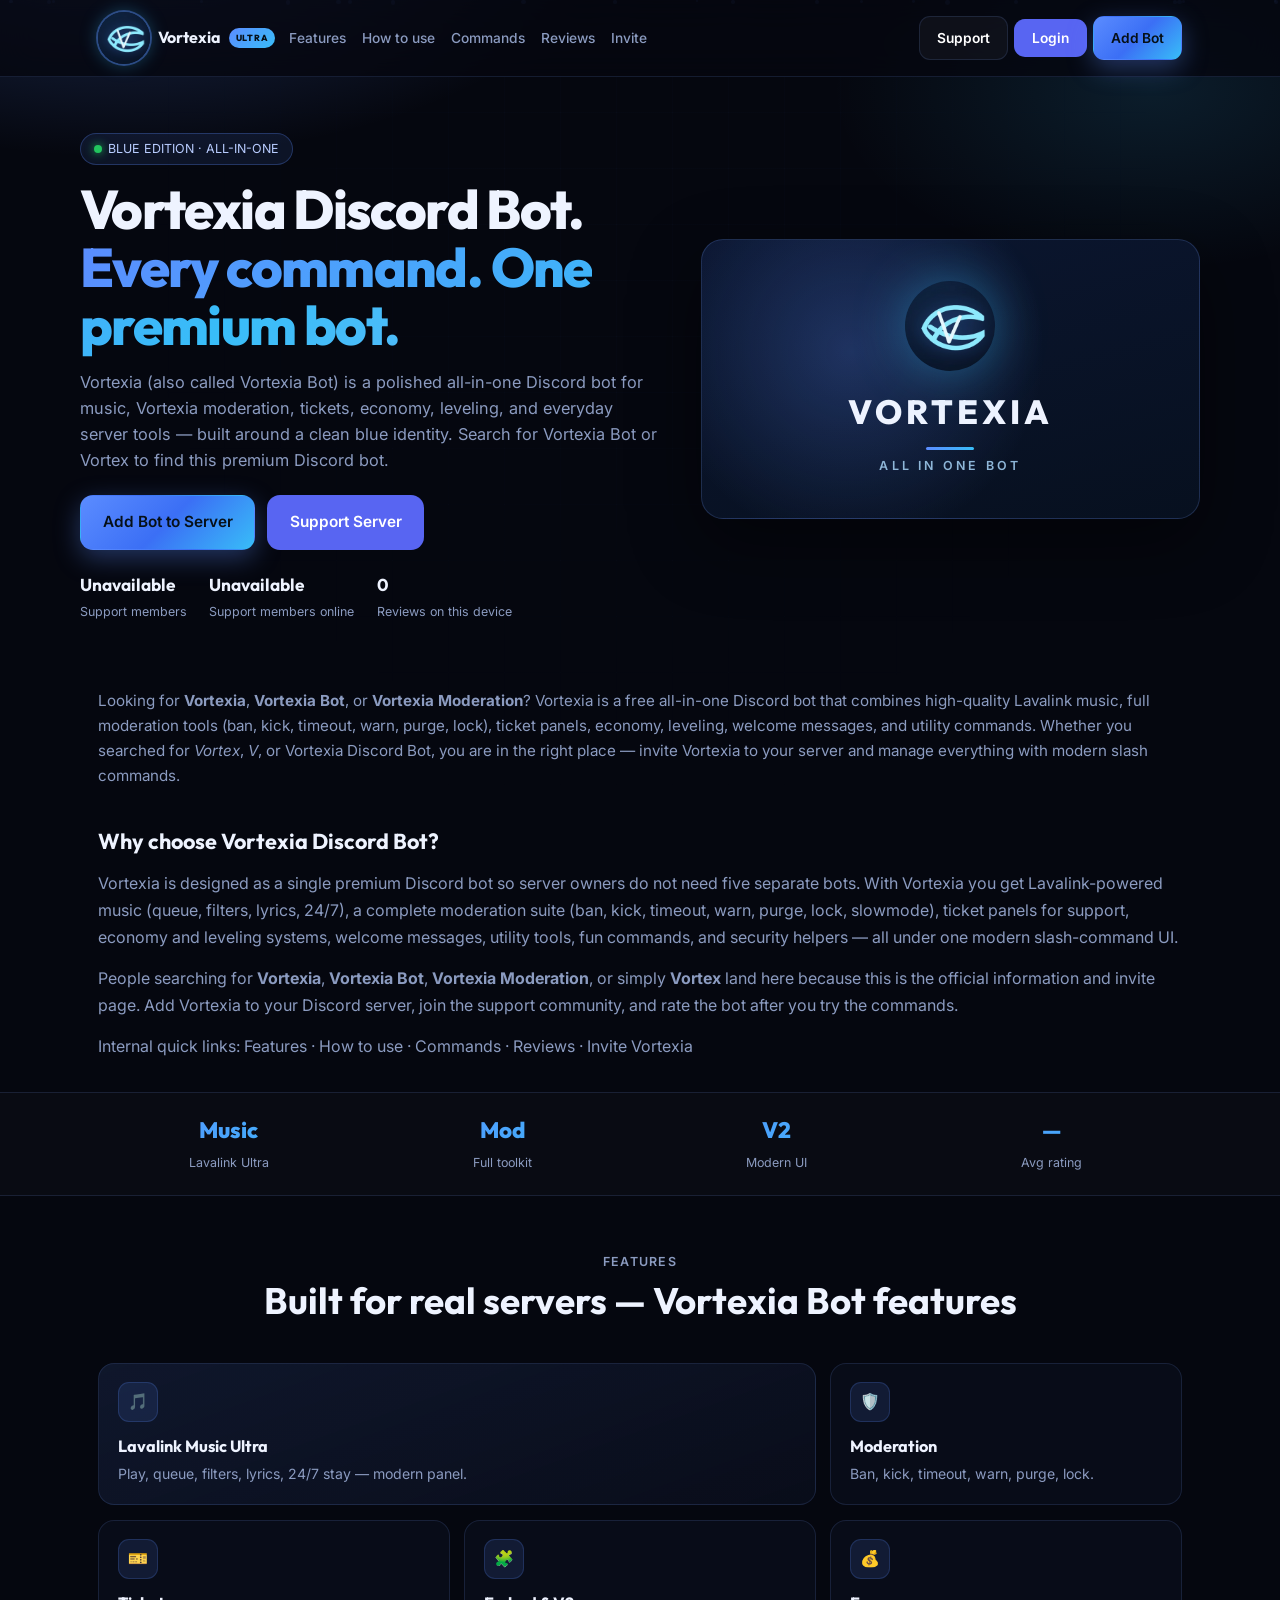
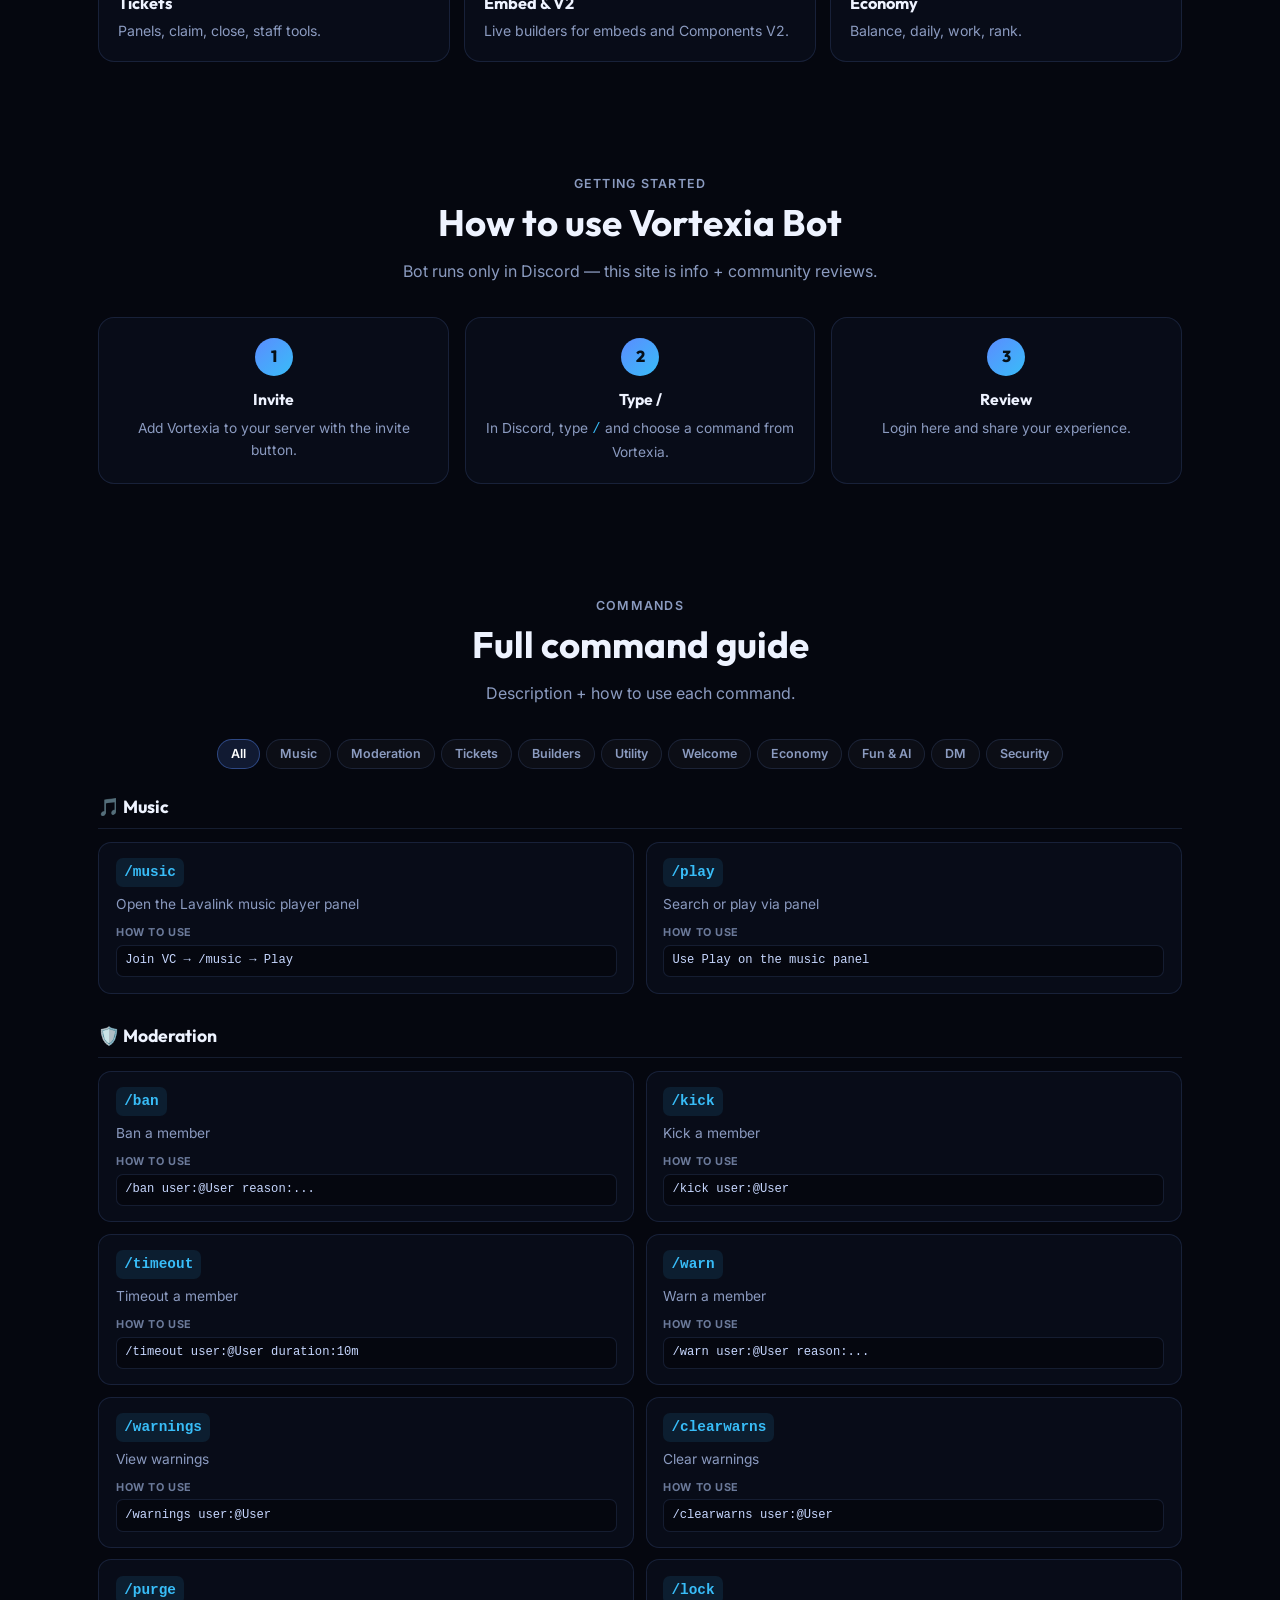
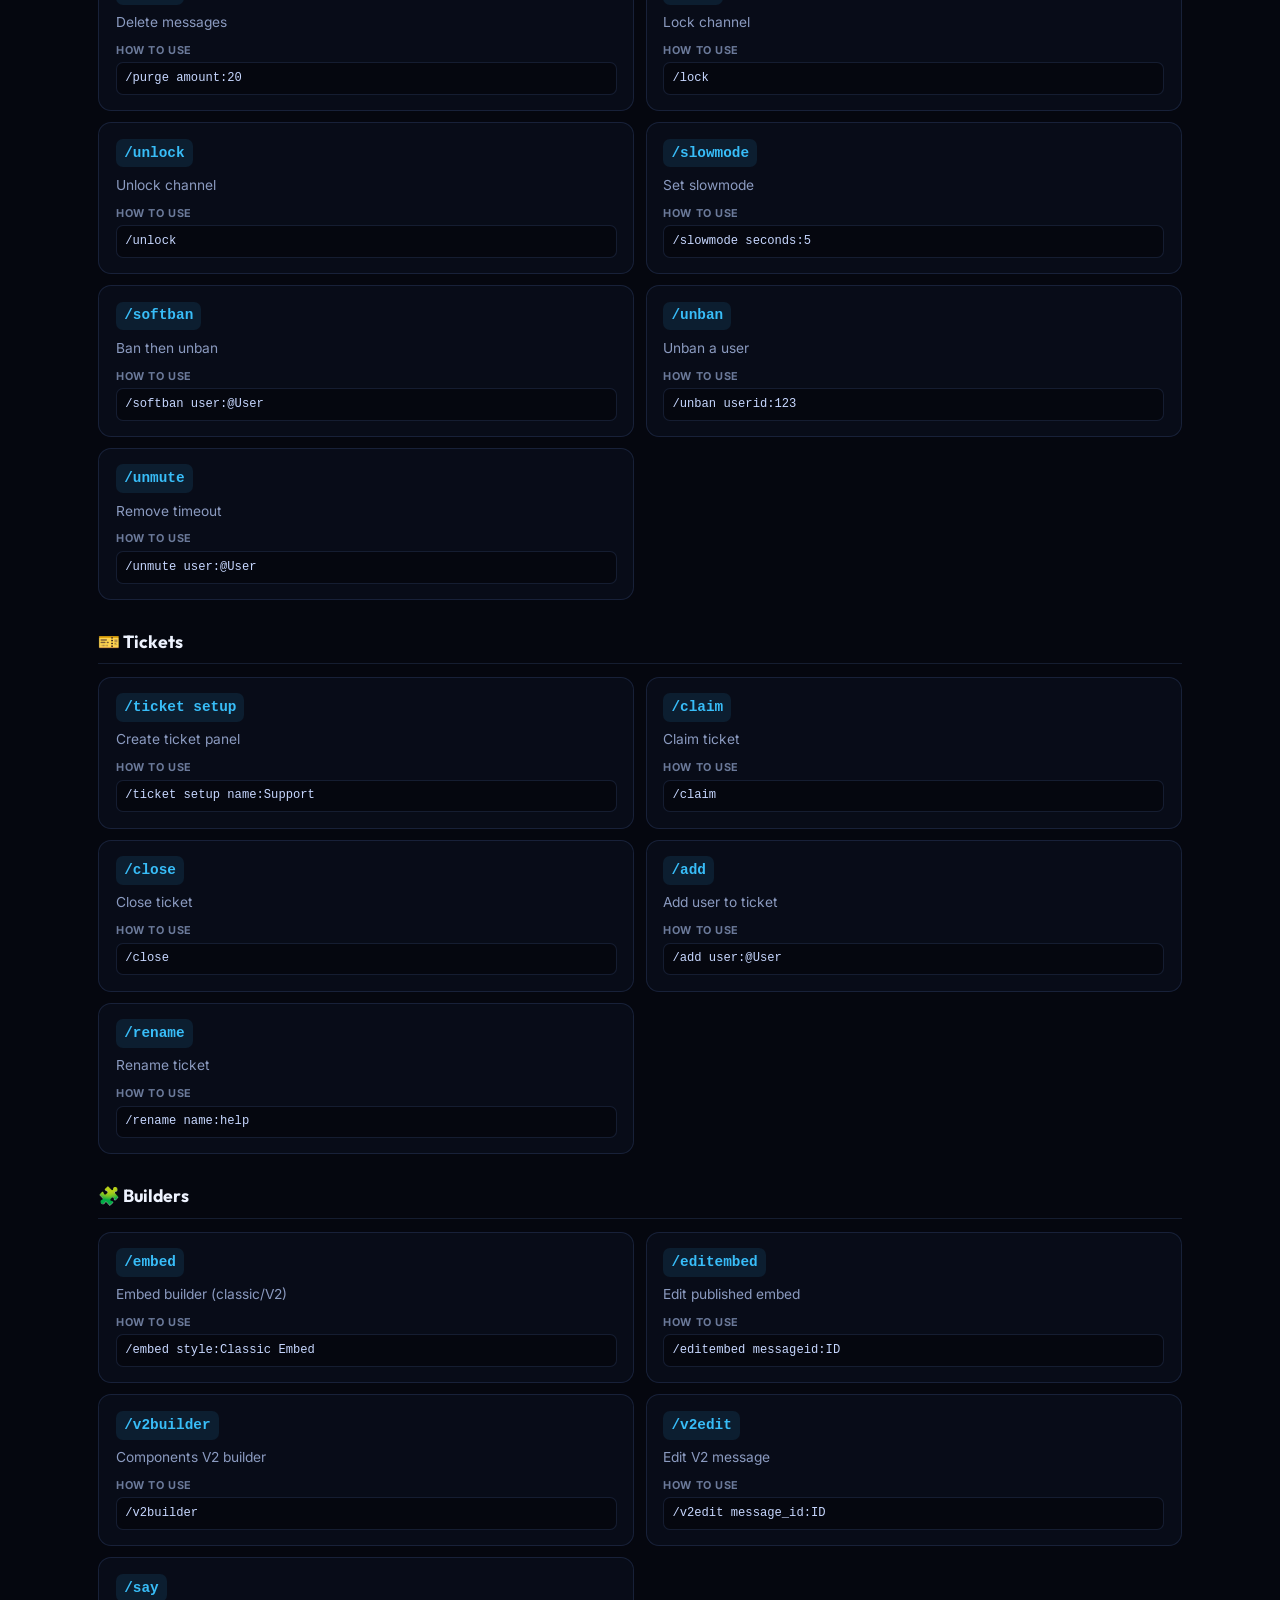
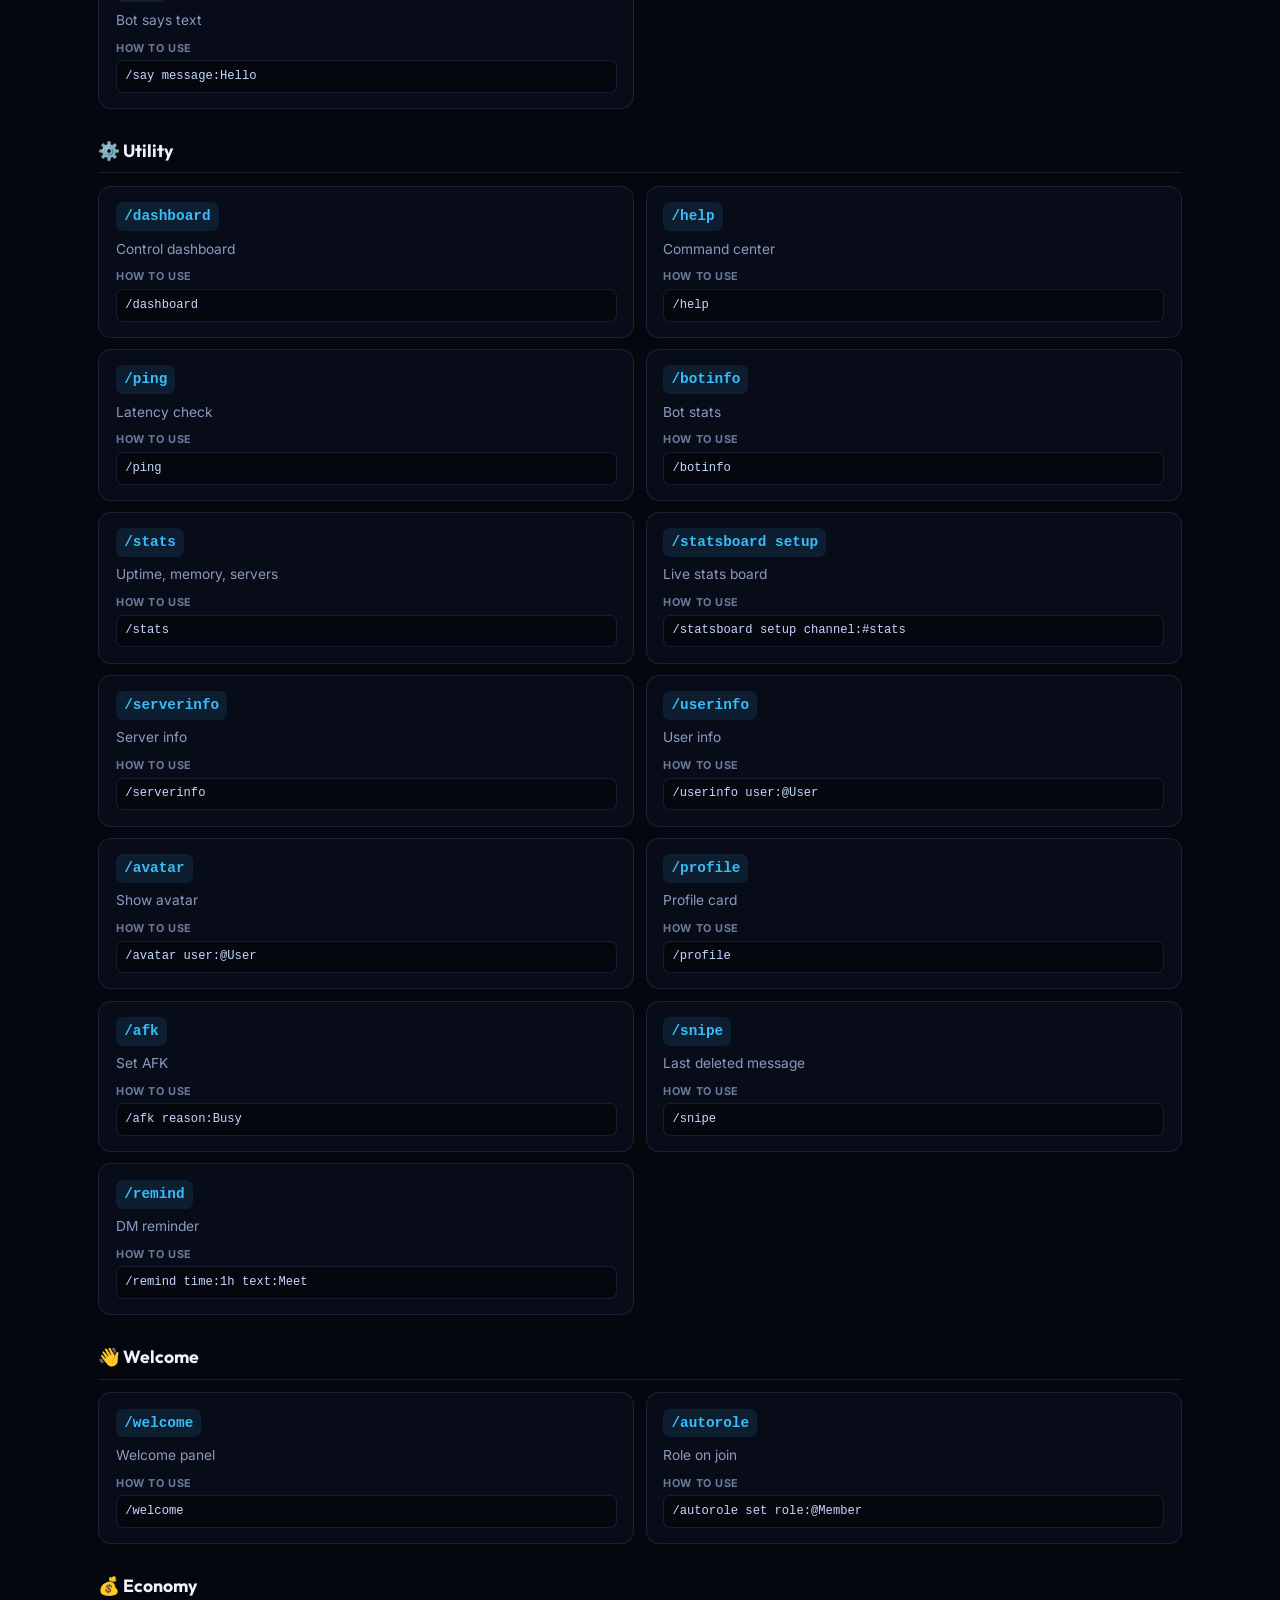
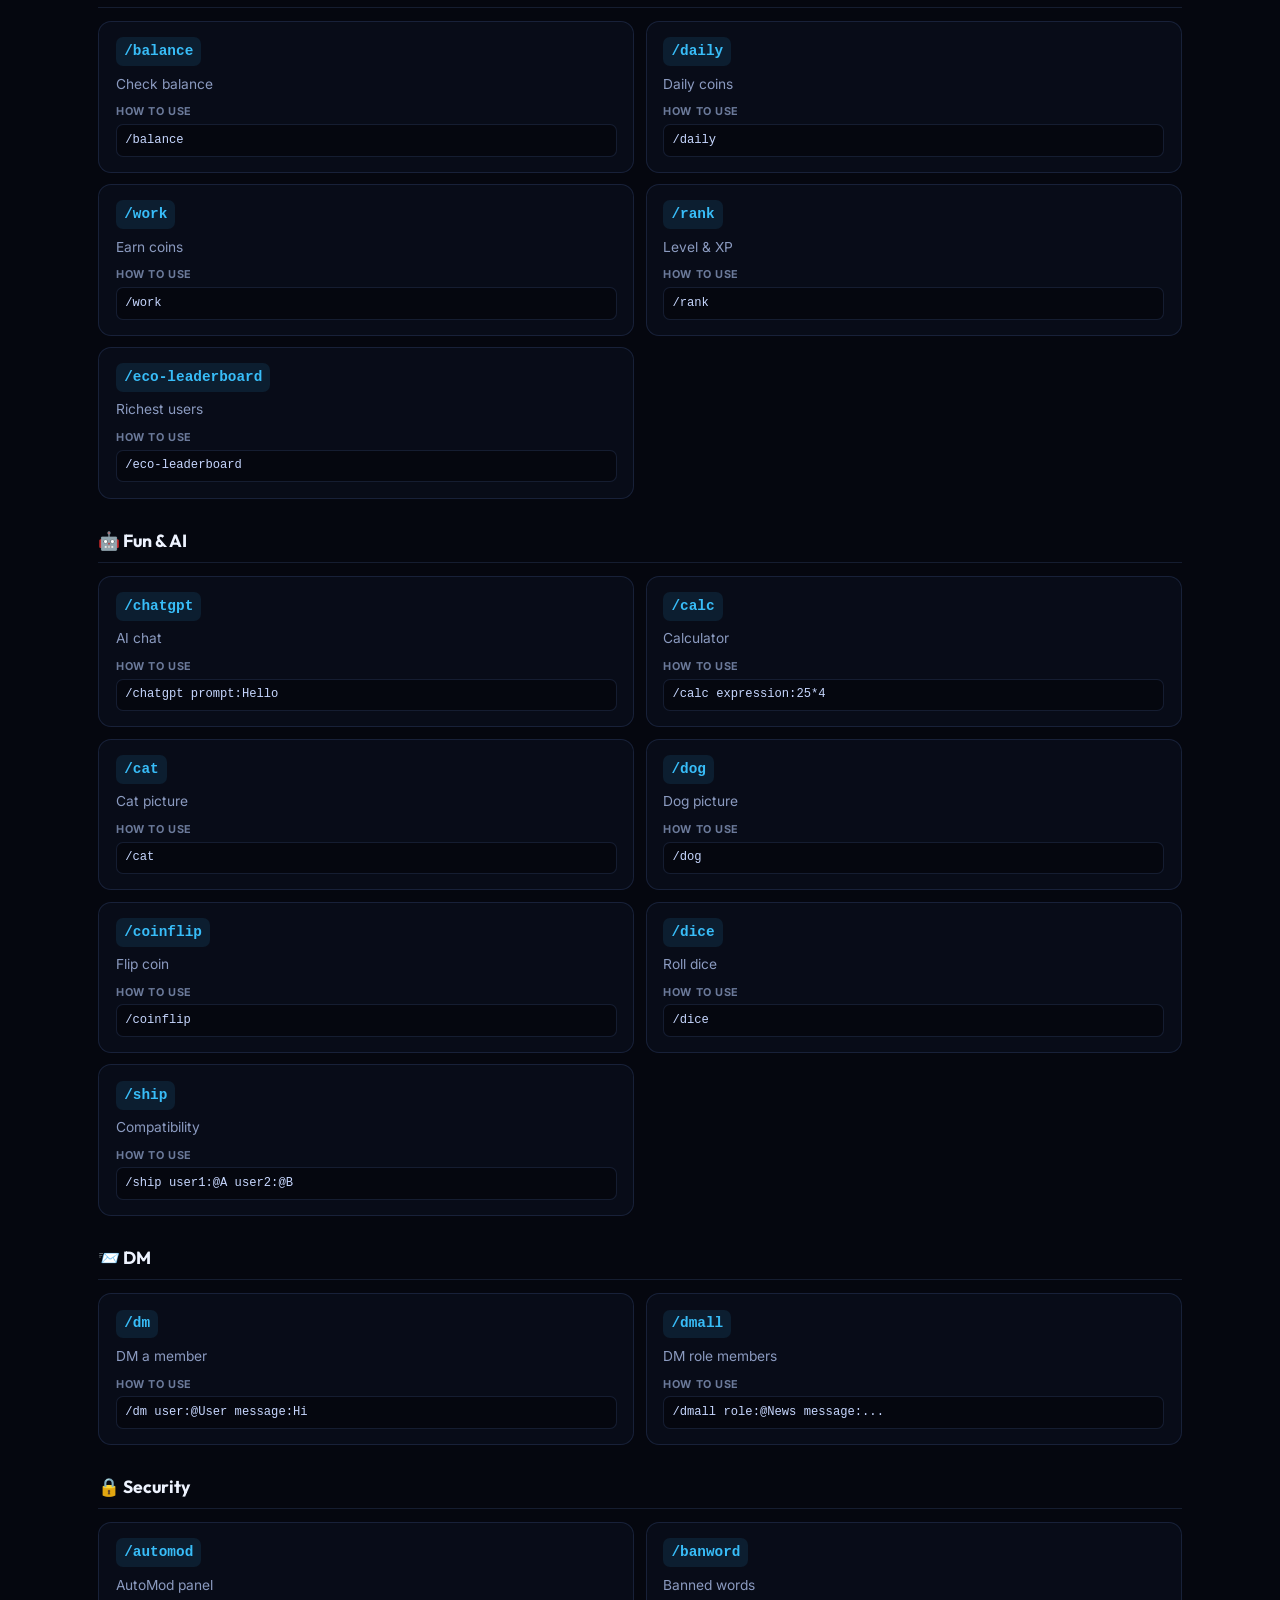
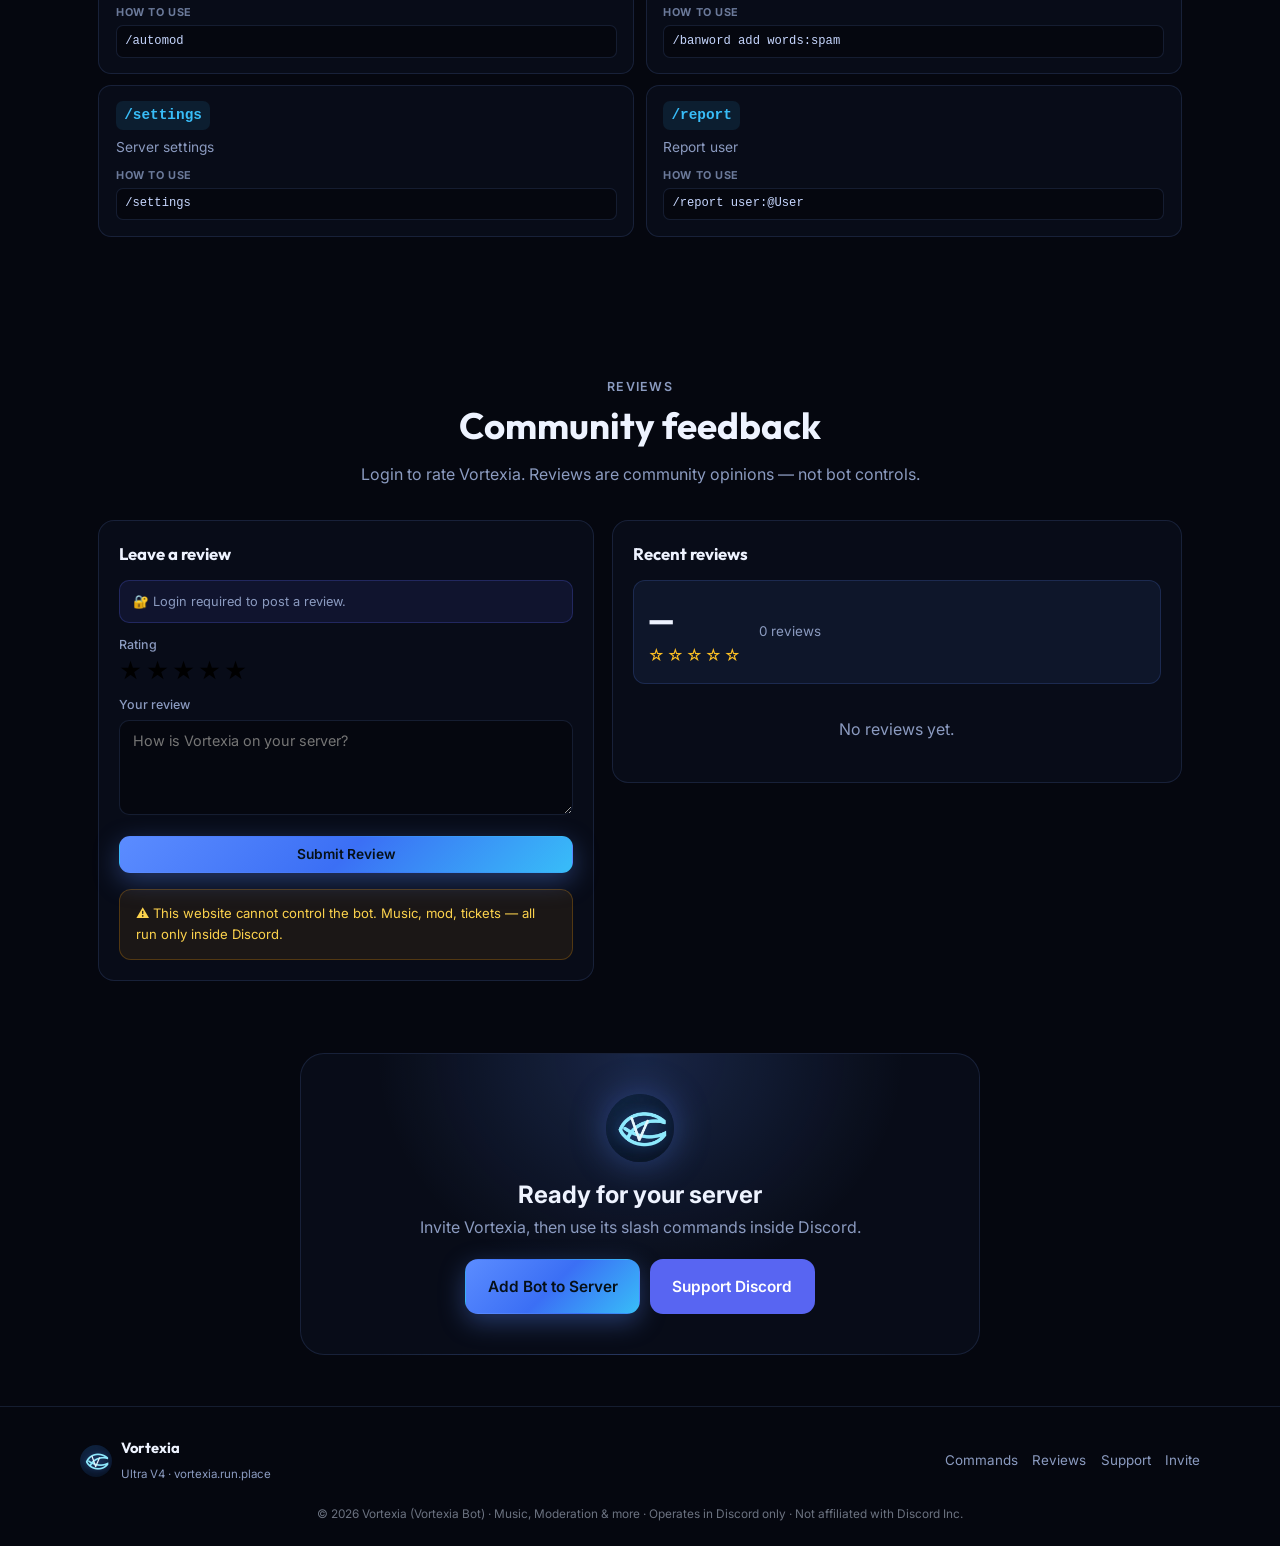
==== commit 639911cc: "Add files via upload" ====
--- a/index.html
+++ b/index.html
@@ -6,6 +6,15 @@
 <title>Vortexia Discord Bot — Music, Moderation, Tickets &amp; More</title>
 <meta name="description" content="Vortexia is a premium all-in-one Discord bot with music, moderation, tickets, economy & leveling. Invite Vortexia Bot to your server."/>
 <meta name="theme-color" content="#5B8CFF"/>
+<script type="application/ld+json">
+{
+  "@context": "https://schema.org",
+  "@type": "WebSite",
+  "name": "Vortexia",
+  "alternateName": "Vortexia Bot",
+  "url": "https://vortexia.run.place/"
+}
+</script>
 <meta name="keywords" content="Vortexia, Vortexia Bot, Vortexia Moderation, Vortex Discord Bot, Vortexia Music, Discord bot, moderation bot, music bot, tickets bot, economy bot, leveling bot"/>
 <meta name="robots" content="index, follow, max-image-preview:large"/>
 <link rel="canonical" href="https://vortexia.run.place/"/>
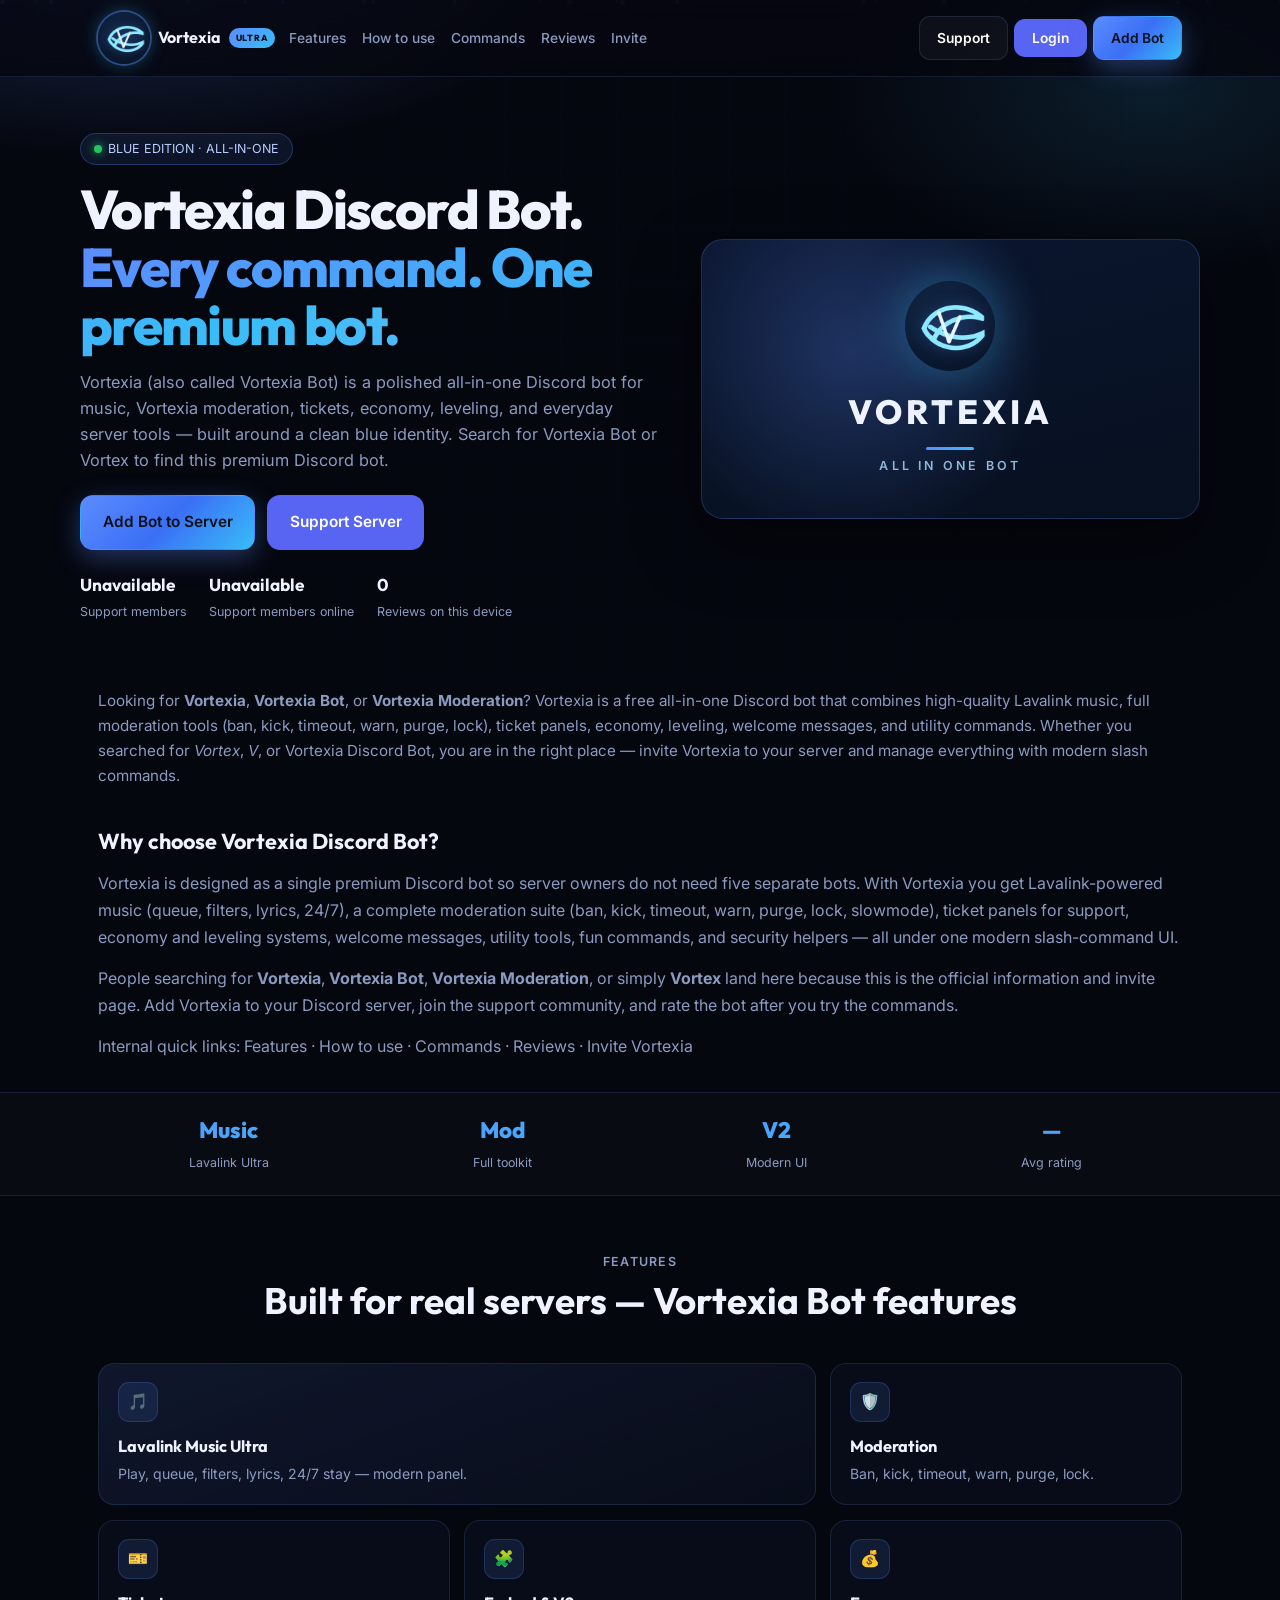
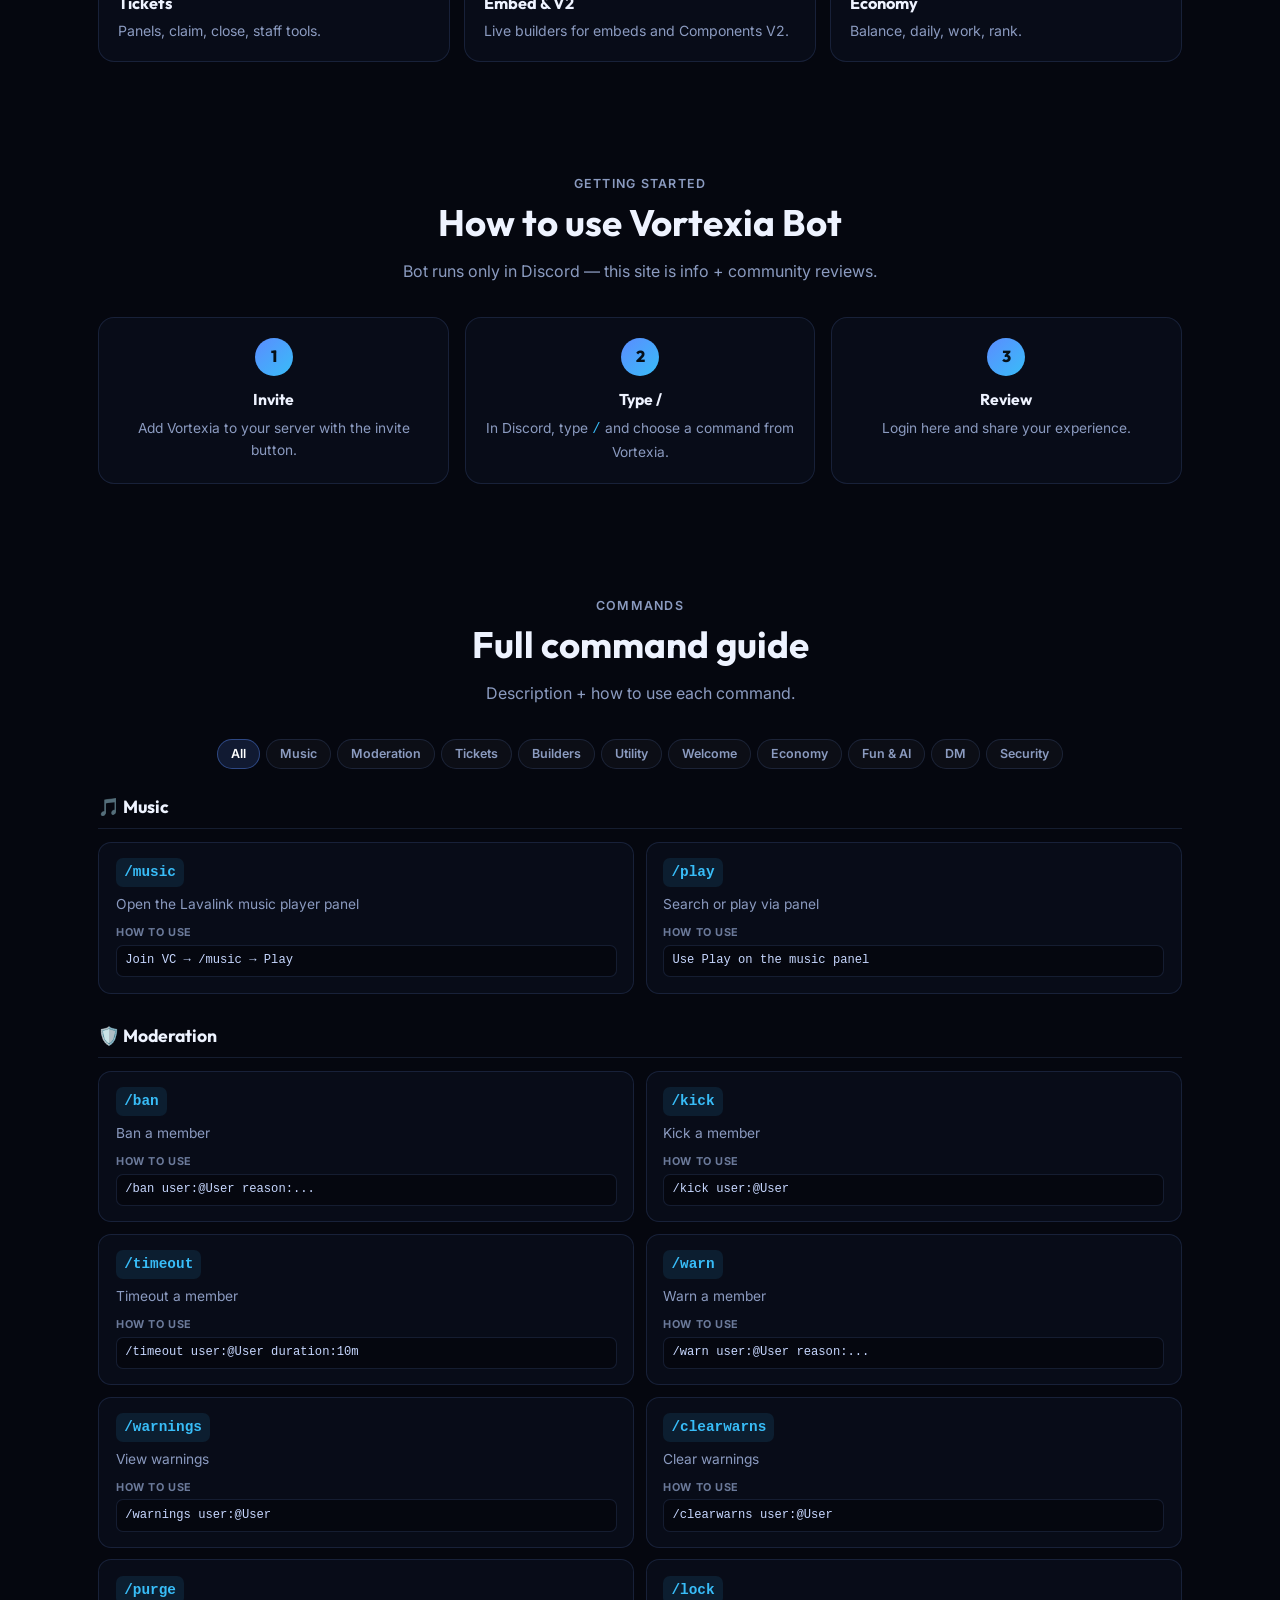
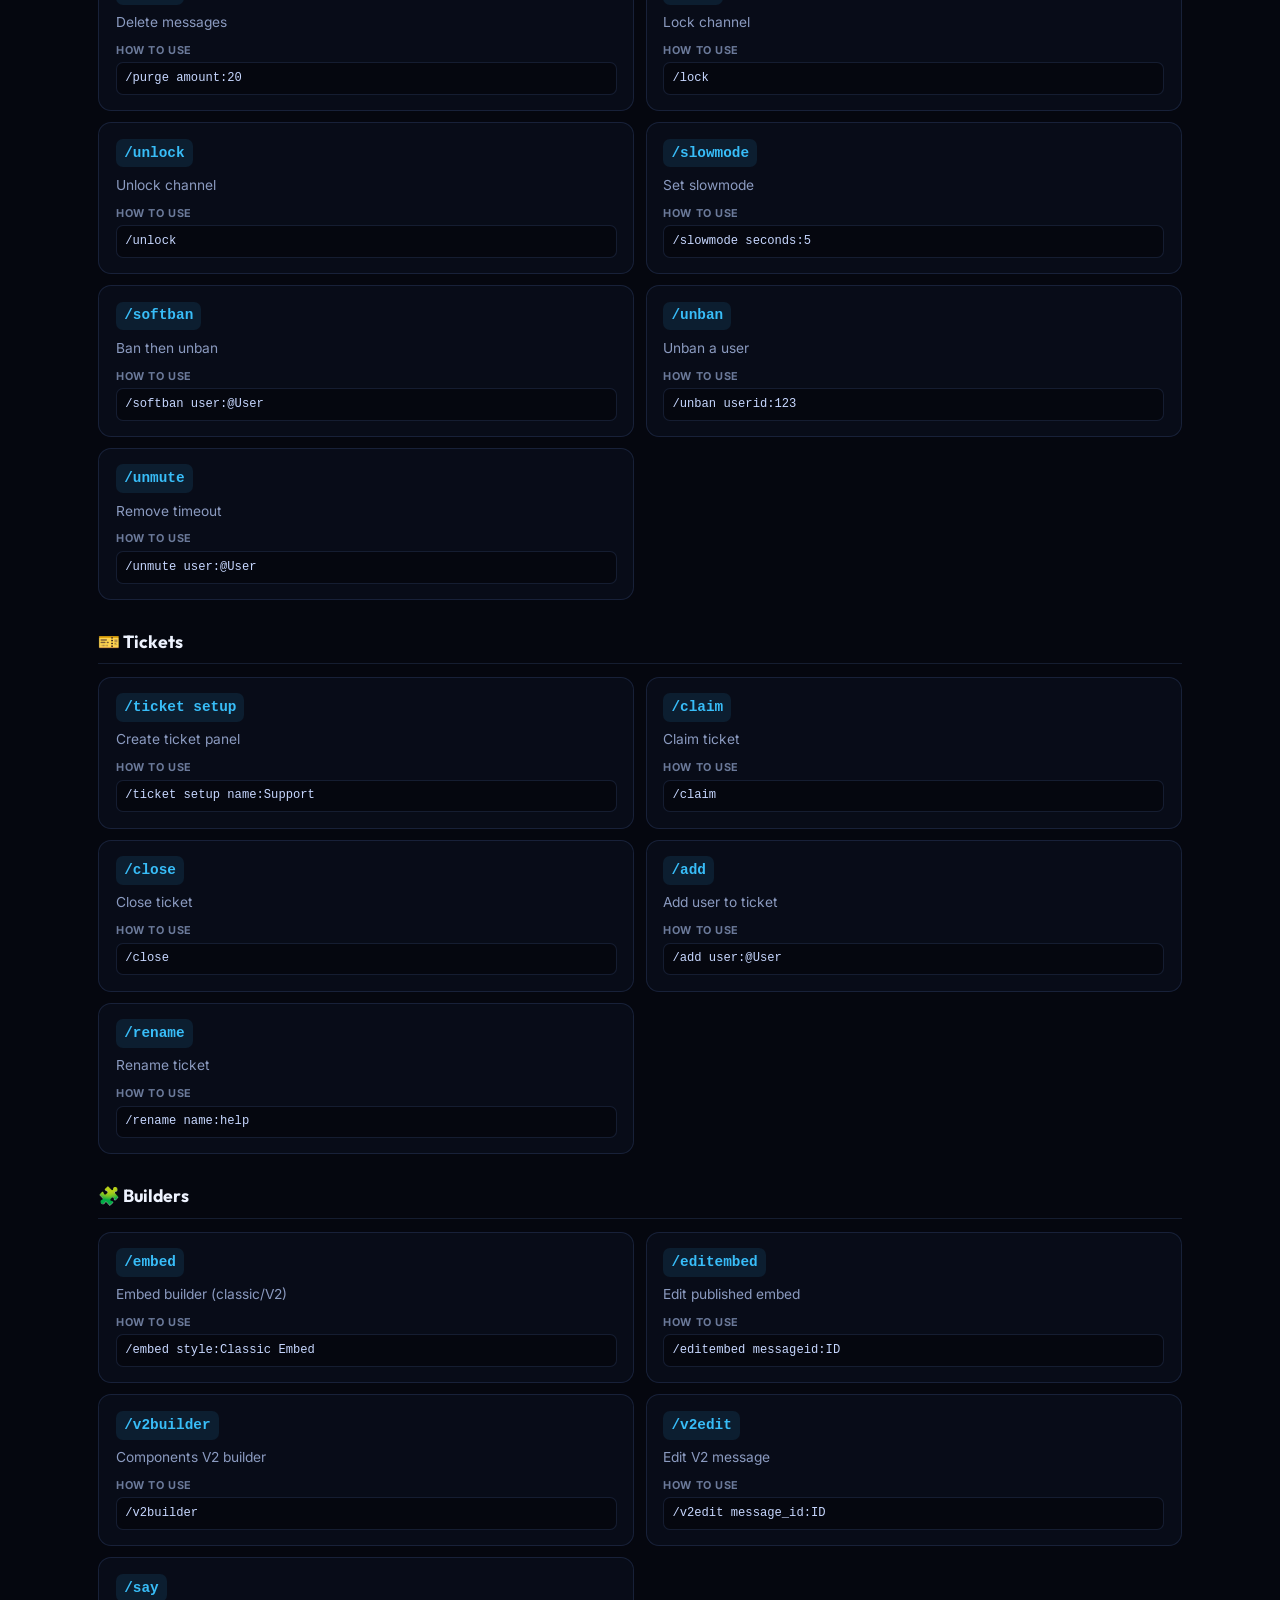
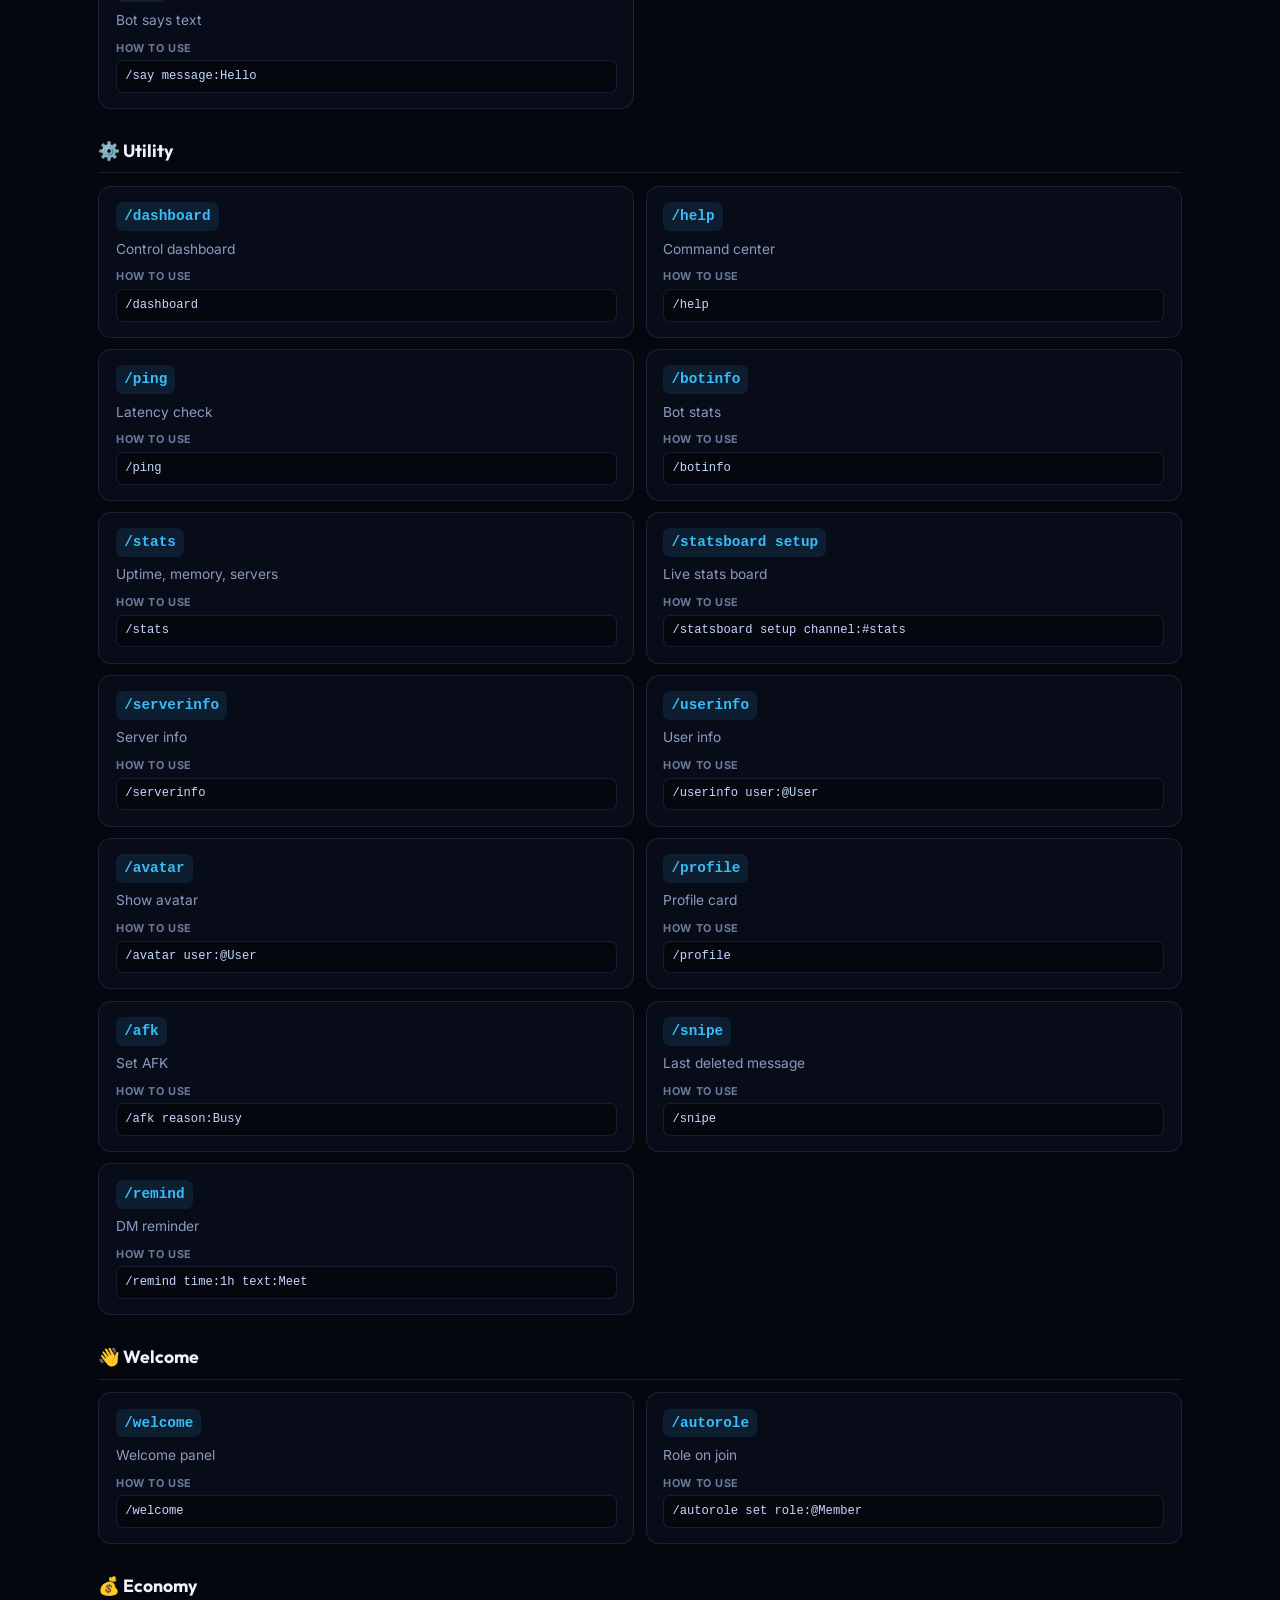
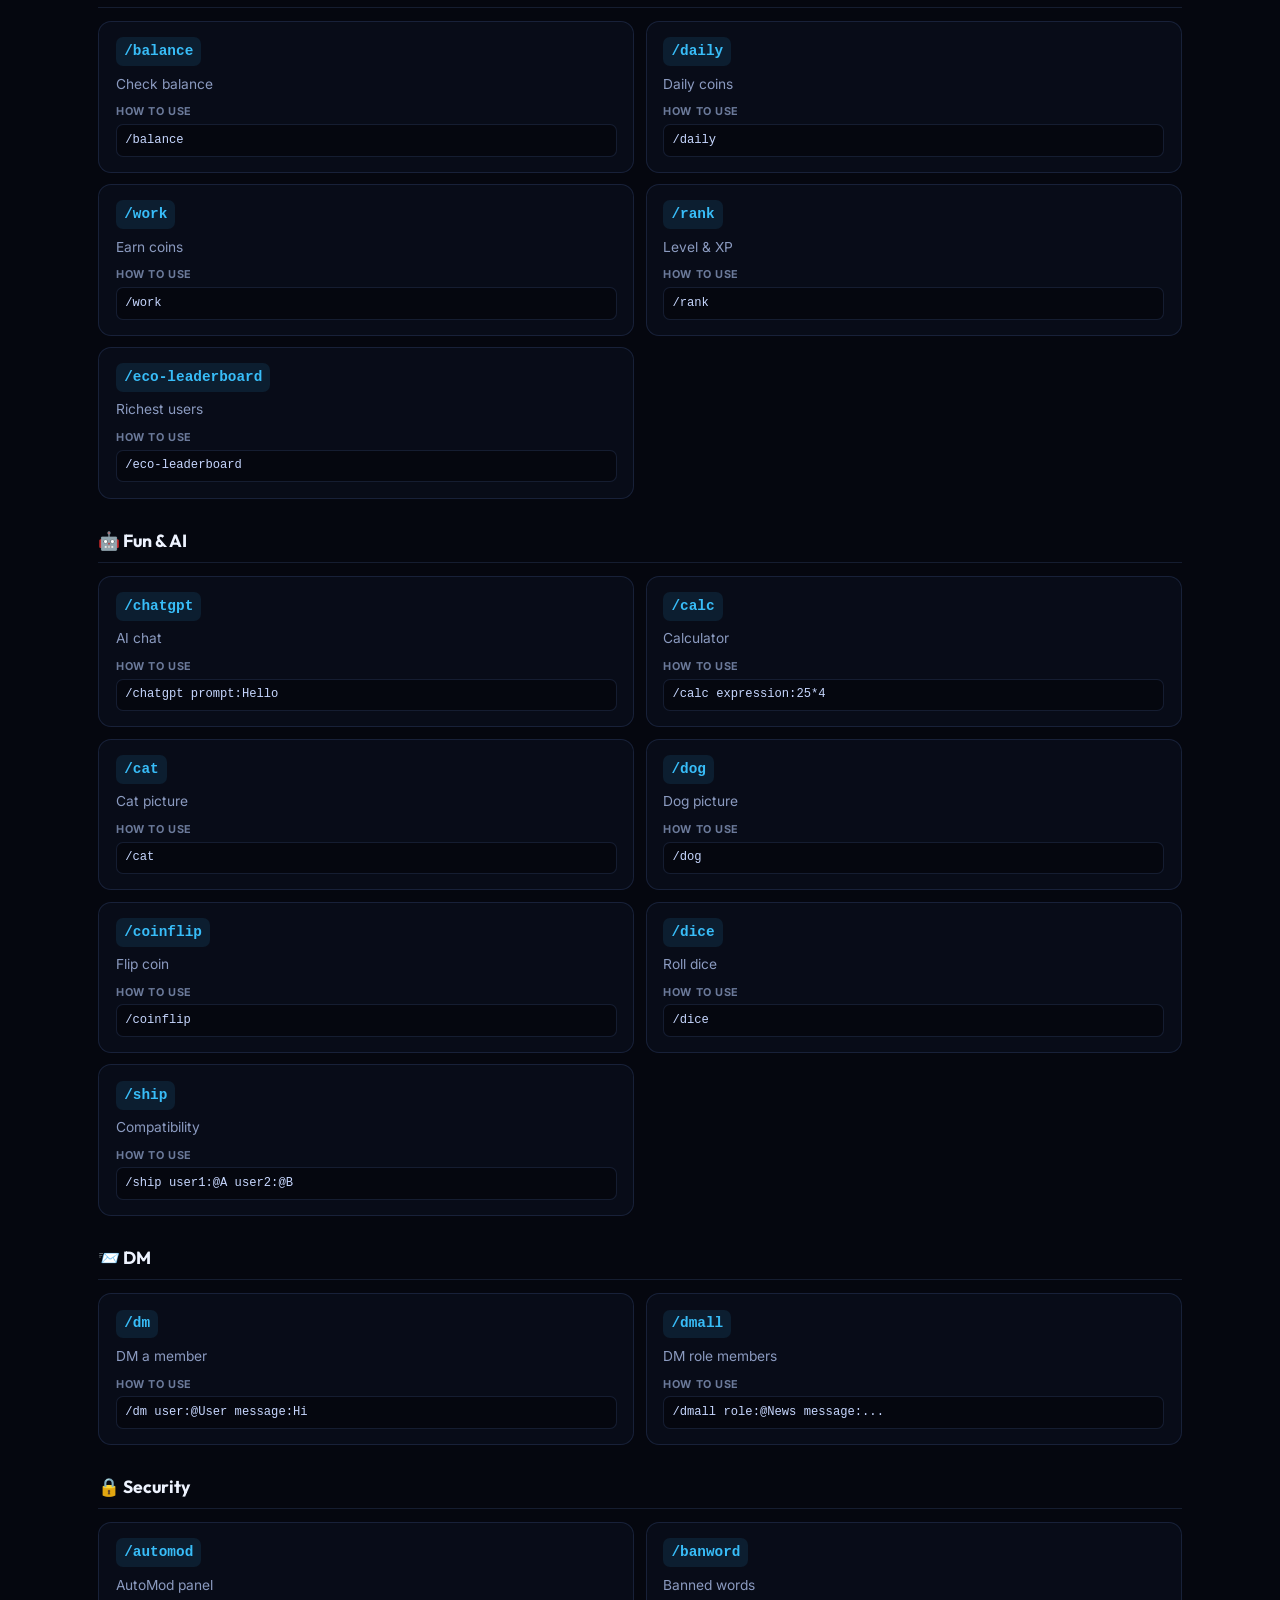
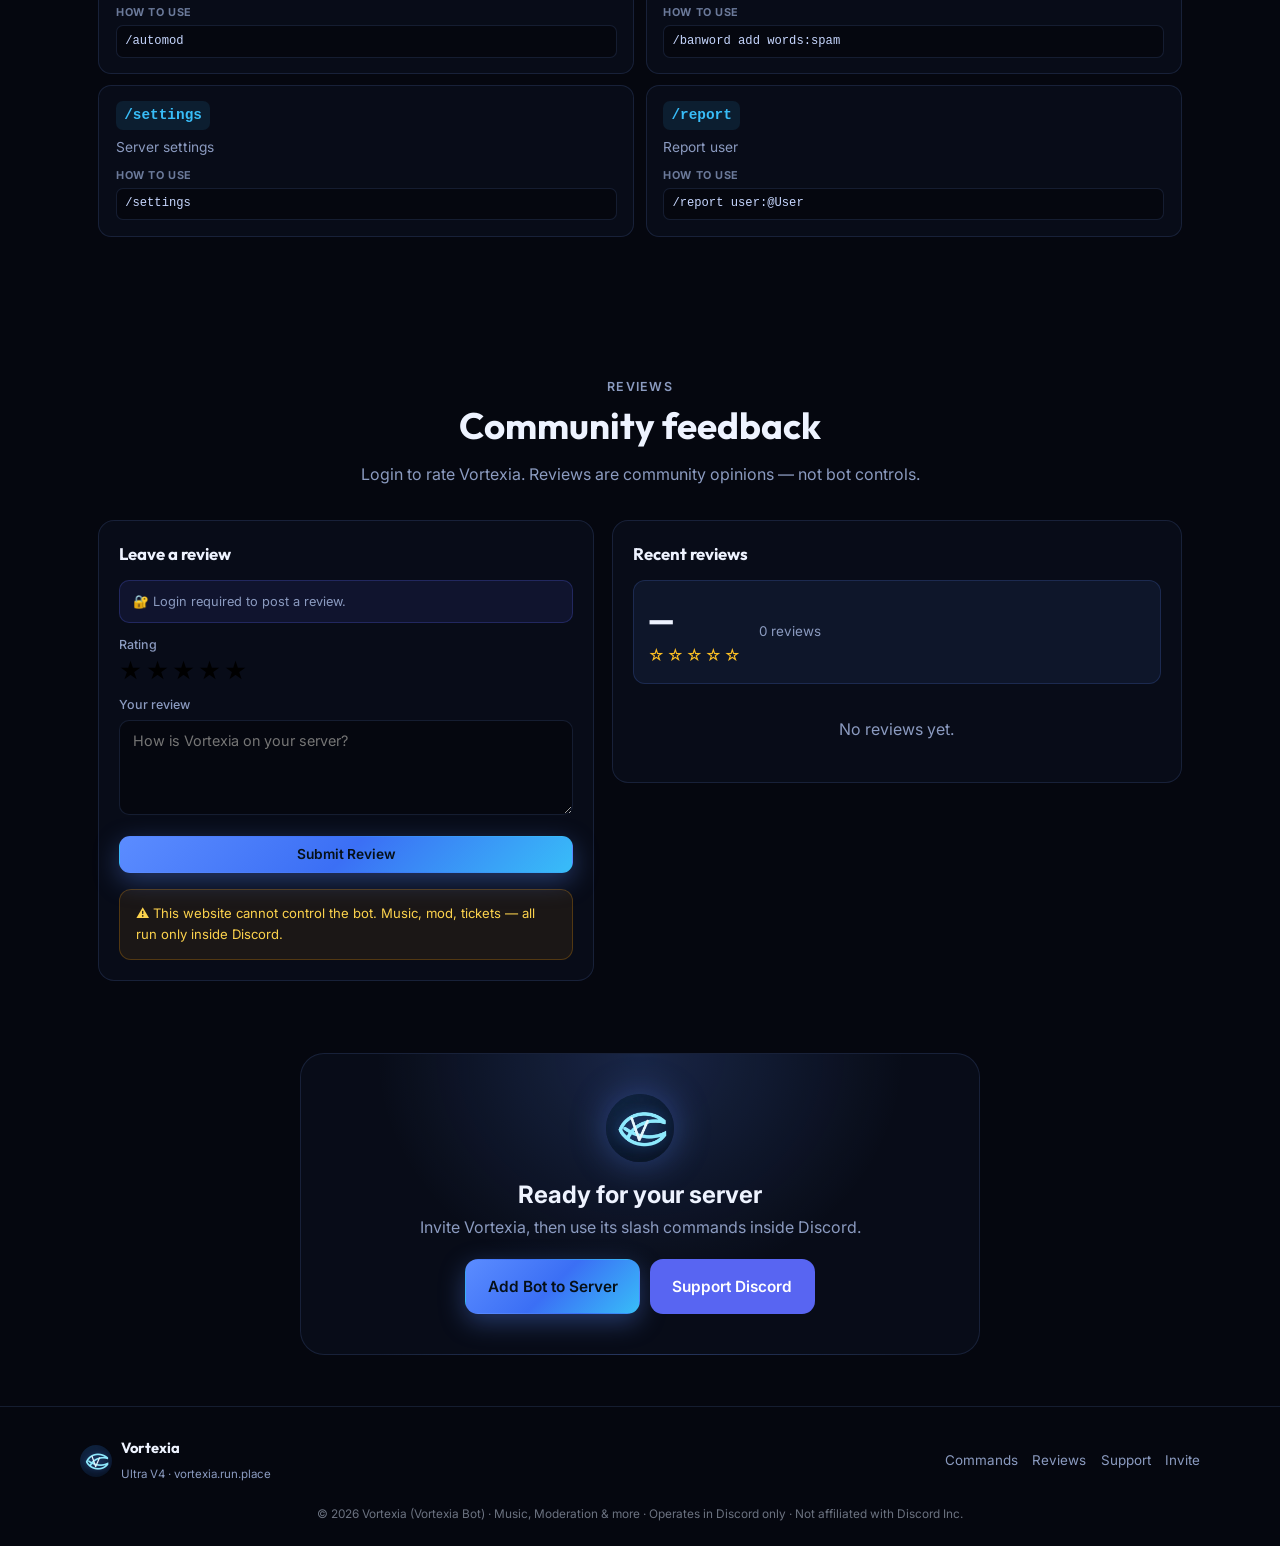
==== commit 78c76478: "Add files via upload" ====
--- a/index.html
+++ b/index.html
@@ -6,38 +6,85 @@
 <title>Vortexia Discord Bot — Music, Moderation, Tickets &amp; More</title>
 <meta name="description" content="Vortexia is a premium all-in-one Discord bot with music, moderation, tickets, economy & leveling. Invite Vortexia Bot to your server."/>
 <meta name="theme-color" content="#5B8CFF"/>
-<script type="application/ld+json">
-{
-  "@context": "https://schema.org",
-  "@type": "WebSite",
-  "name": "Vortexia",
-  "alternateName": "Vortexia Bot",
-  "url": "https://vortexia.run.place/"
-}
-</script>
+<meta name="application-name" content="Vortexia"/>
+<meta name="apple-mobile-web-app-title" content="Vortexia"/>
 <meta name="keywords" content="Vortexia, Vortexia Bot, Vortexia Moderation, Vortex Discord Bot, Vortexia Music, Discord bot, moderation bot, music bot, tickets bot, economy bot, leveling bot"/>
-<meta name="robots" content="index, follow, max-image-preview:large"/>
+<meta name="robots" content="index, follow, max-image-preview:large, max-snippet:-1, max-video-preview:-1"/>
 <link rel="canonical" href="https://vortexia.run.place/"/>
-<link rel="apple-touch-icon" href="/apple-touch-icon.png"/>
-
+<link rel="apple-touch-icon" sizes="180x180" href="/apple-touch-icon.png"/>
+<link rel="icon" href="/favicon.ico" sizes="any"/>
+<link rel="icon" type="image/png" sizes="48x48" href="/favicon-48.png"/>
+<link rel="icon" type="image/png" sizes="96x96" href="/favicon-96.png"/>
+<link rel="icon" type="image/png" sizes="192x192" href="/favicon-192.png"/>
+<link rel="shortcut icon" href="/favicon.ico"/>
+<meta name="msapplication-TileImage" content="/favicon-192.png"/>
+<meta name="msapplication-TileColor" content="#5B8CFF"/>
+
+<!-- Open Graph -->
 <meta property="og:type" content="website"/>
 <meta property="og:site_name" content="Vortexia"/>
 <meta property="og:title" content="Vortexia Discord Bot | Music, Moderation &amp; More"/>
 <meta property="og:description" content="Vortexia Bot — all-in-one Discord bot for music, moderation, tickets, economy & leveling."/>
 <meta property="og:url" content="https://vortexia.run.place/"/>
-<meta property="og:image" content="https://vortexia.run.place/banner.png"/>
-<meta property="og:image:secure_url" content="https://vortexia.run.place/banner.png"/>
+<meta property="og:image" content="https://vortexia.run.place/logo.png"/>
+<meta property="og:image:secure_url" content="https://vortexia.run.place/logo.png"/>
 <meta property="og:image:type" content="image/png"/>
-<meta property="og:image:width" content="1536"/>
+<meta property="og:image:width" content="512"/>
 <meta property="og:image:height" content="512"/>
-<meta name="twitter:card" content="summary_large_image"/>
+<meta property="og:image:alt" content="Vortexia Logo"/>
+<meta property="og:locale" content="en_US"/>
+
+<!-- Twitter -->
+<meta name="twitter:card" content="summary"/>
 <meta name="twitter:title" content="Vortexia Discord Bot | Music, Moderation &amp; More"/>
 <meta name="twitter:description" content="Vortexia Bot — all-in-one Discord bot for music, moderation, tickets, economy & leveling."/>
-<meta name="twitter:image" content="https://vortexia.run.place/banner.png"/>
-<link rel="icon" href="/favicon.ico" sizes="any"/>
-<link rel="icon" type="image/png" sizes="48x48" href="/favicon-48.png"/>
-<link rel="icon" type="image/png" sizes="96x96" href="/favicon-96.png"/>
-<link rel="icon" type="image/png" sizes="192x192" href="/favicon-192.png"/>
+<meta name="twitter:image" content="https://vortexia.run.place/logo.png"/>
+<meta name="twitter:image:alt" content="Vortexia Logo"/>
+
+<!-- Structured Data: helps Google show "Vortexia" name + logo in search -->
+<script type="application/ld+json">
+{
+  "@context": "https://schema.org",
+  "@graph": [
+    {
+      "@type": "WebSite",
+      "@id": "https://vortexia.run.place/#website",
+      "name": "Vortexia",
+      "alternateName": ["Vortexia Bot", "Vortexia Discord Bot"],
+      "url": "https://vortexia.run.place/",
+      "description": "Premium all-in-one Discord bot with music, moderation, tickets, economy and leveling.",
+      "inLanguage": "en",
+      "publisher": {"@id": "https://vortexia.run.place/#organization"}
+    },
+    {
+      "@type": "Organization",
+      "@id": "https://vortexia.run.place/#organization",
+      "name": "Vortexia",
+      "url": "https://vortexia.run.place/",
+      "logo": {
+        "@type": "ImageObject",
+        "url": "https://vortexia.run.place/logo.png",
+        "width": 512,
+        "height": 512
+      },
+      "sameAs": []
+    },
+    {
+      "@type": "SoftwareApplication",
+      "name": "Vortexia",
+      "applicationCategory": "UtilitiesApplication",
+      "operatingSystem": "Discord",
+      "offers": {
+        "@type": "Offer",
+        "price": "0",
+        "priceCurrency": "USD"
+      },
+      "description": "All-in-one Discord bot for music, moderation, tickets, economy and leveling."
+    }
+  ]
+}
+</script>
+
 <link href="https://fonts.googleapis.com/css2?family=Inter:wght@400;500;600;700;800&family=Outfit:wght@600;700;800&display=swap" rel="stylesheet"/>
 <style>
 :root{--bg:#05070f;--card:rgba(10,14,28,.82);--line:rgba(120,160,255,.14);--text:#eef3ff;--muted:#8b9bc0;--blue:#5B8CFF;--cyan:#38BDF8;--ok:#22c55e;--danger:#ef4444;--discord:#5865F2;--font:Inter,system-ui,sans-serif;--display:Outfit,Inter,sans-serif}
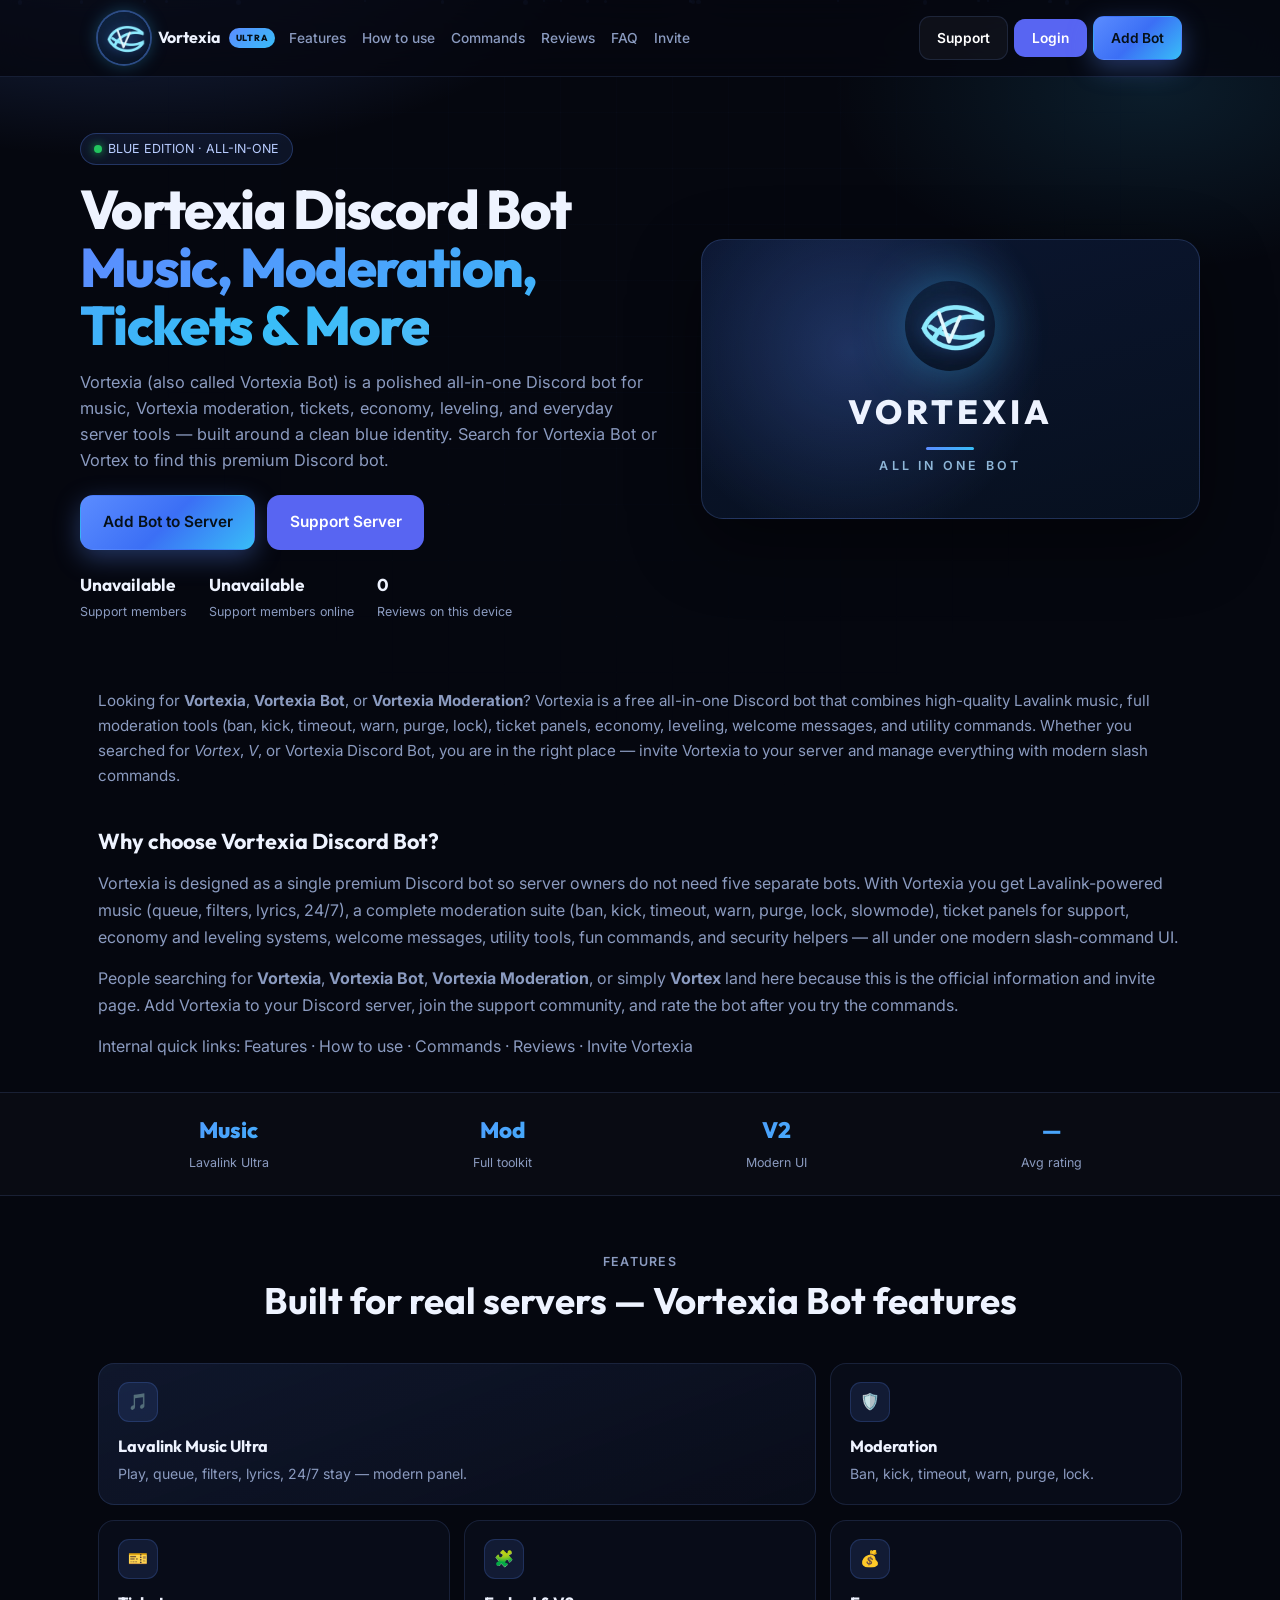
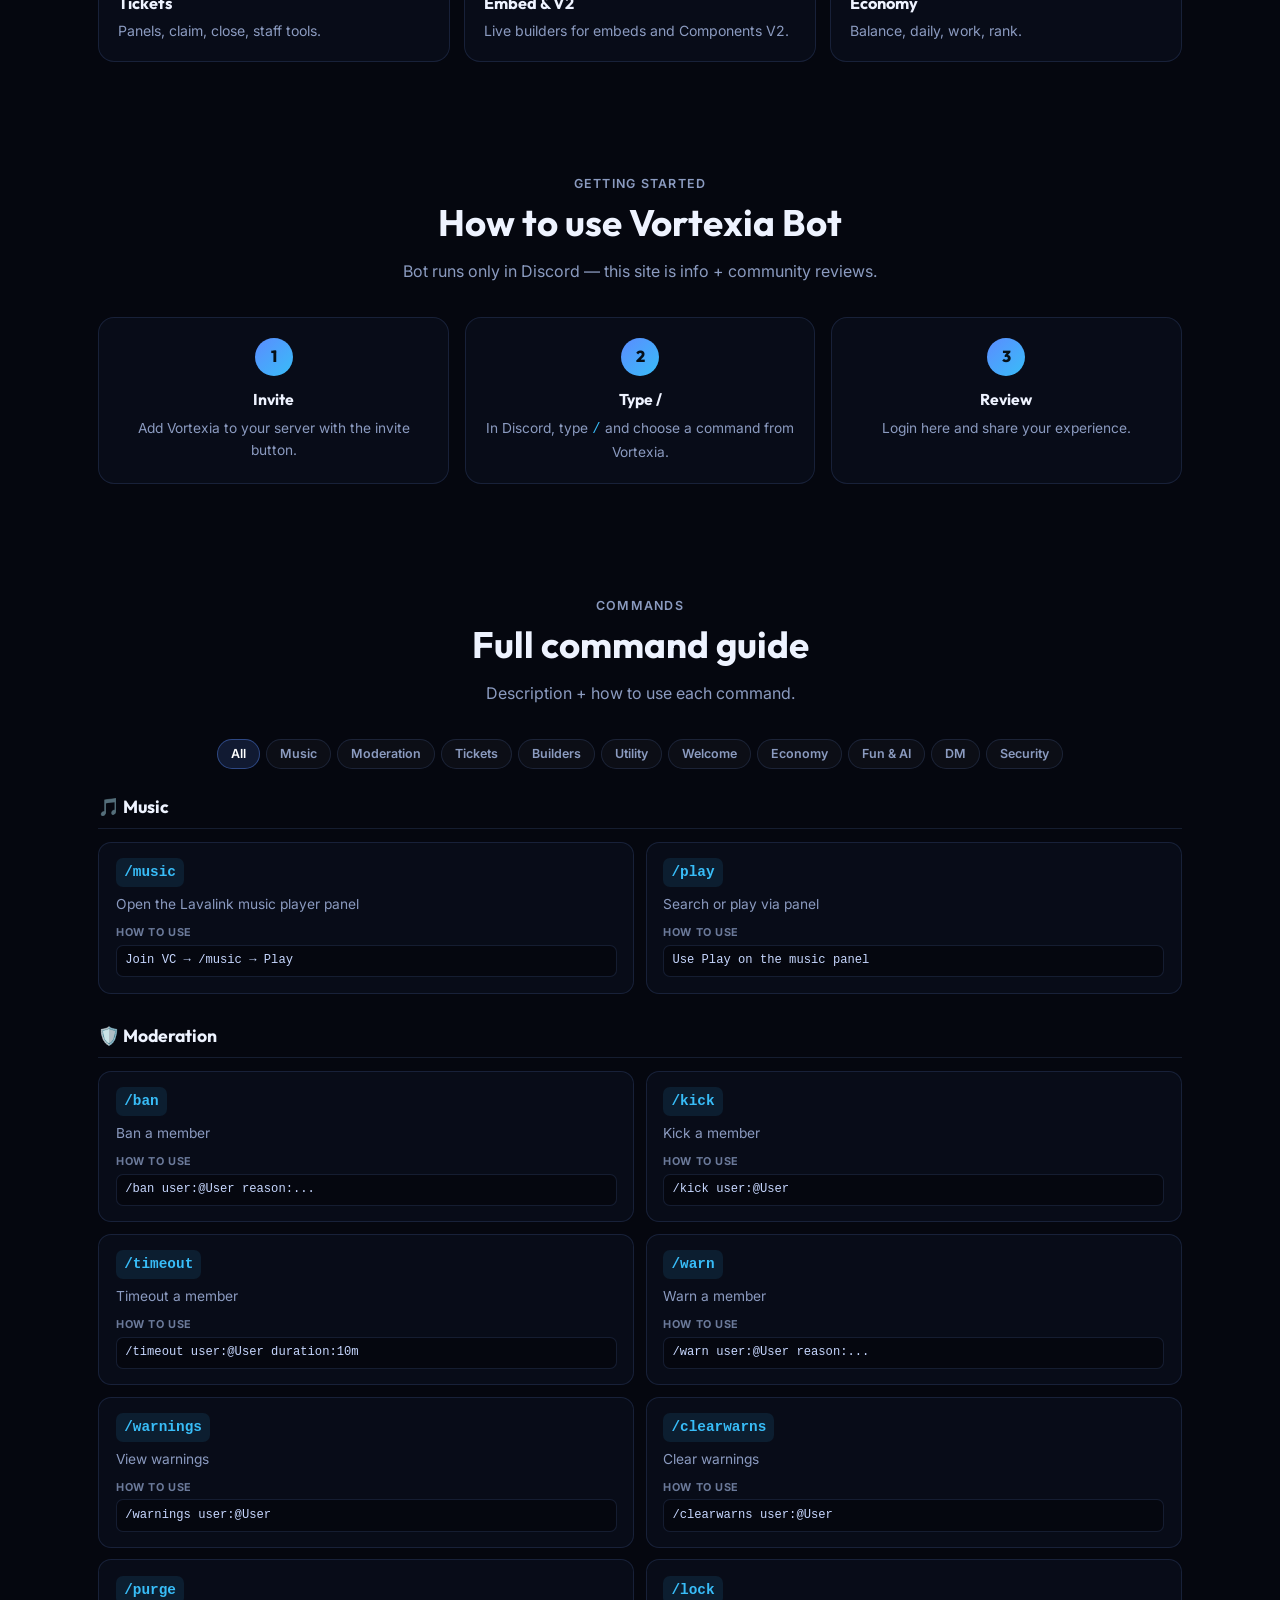
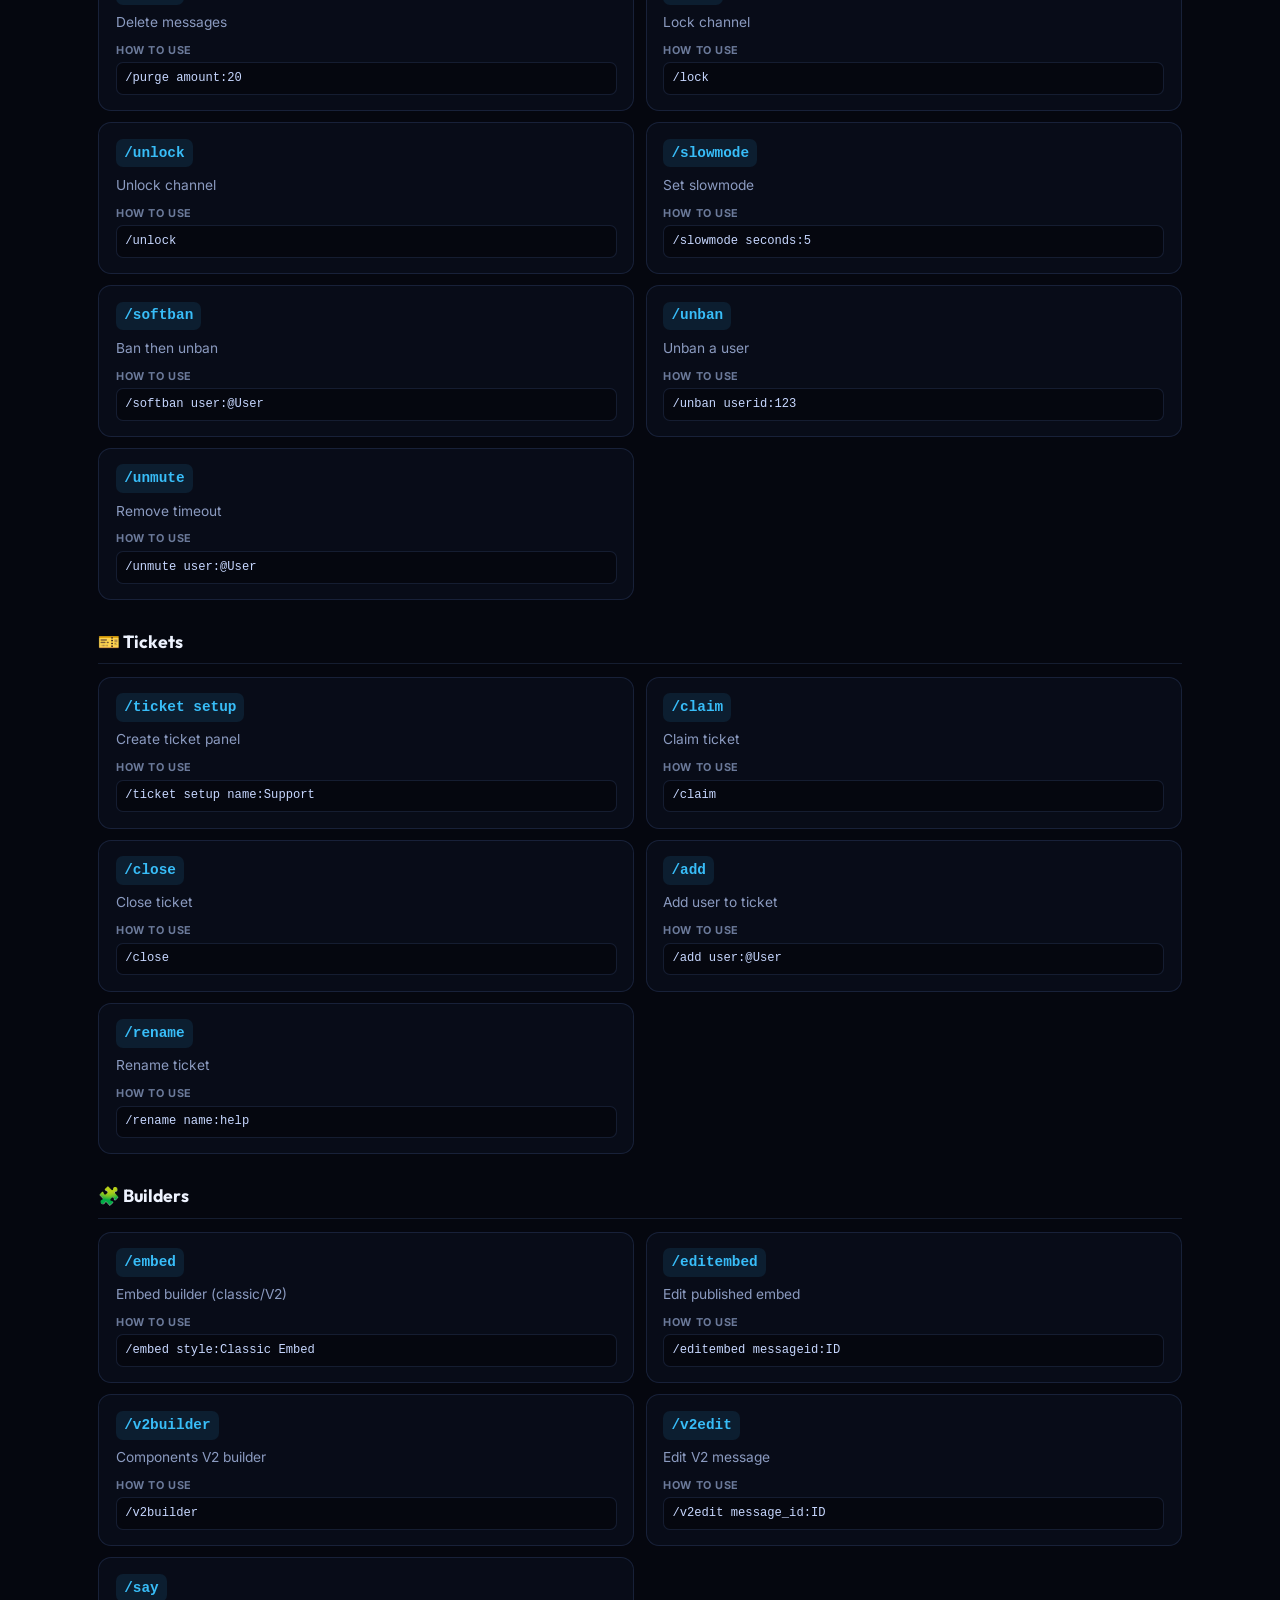
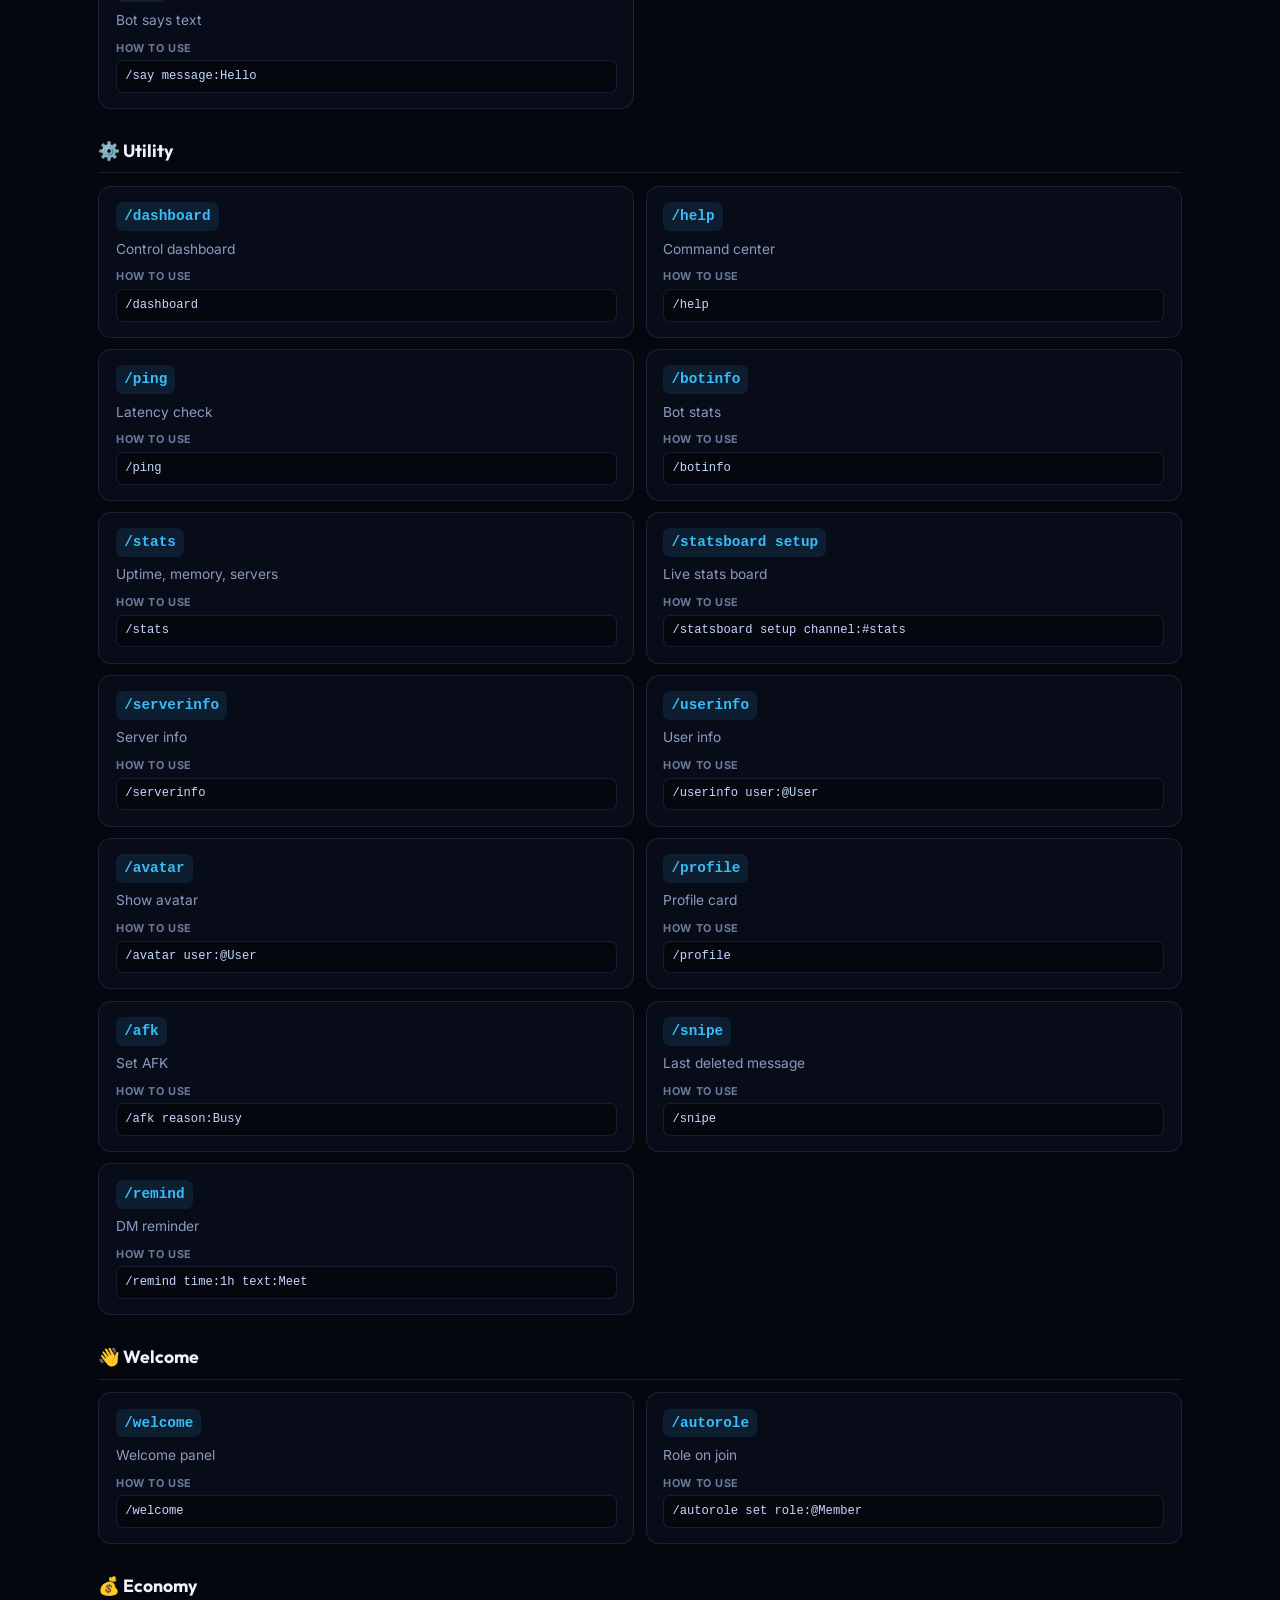
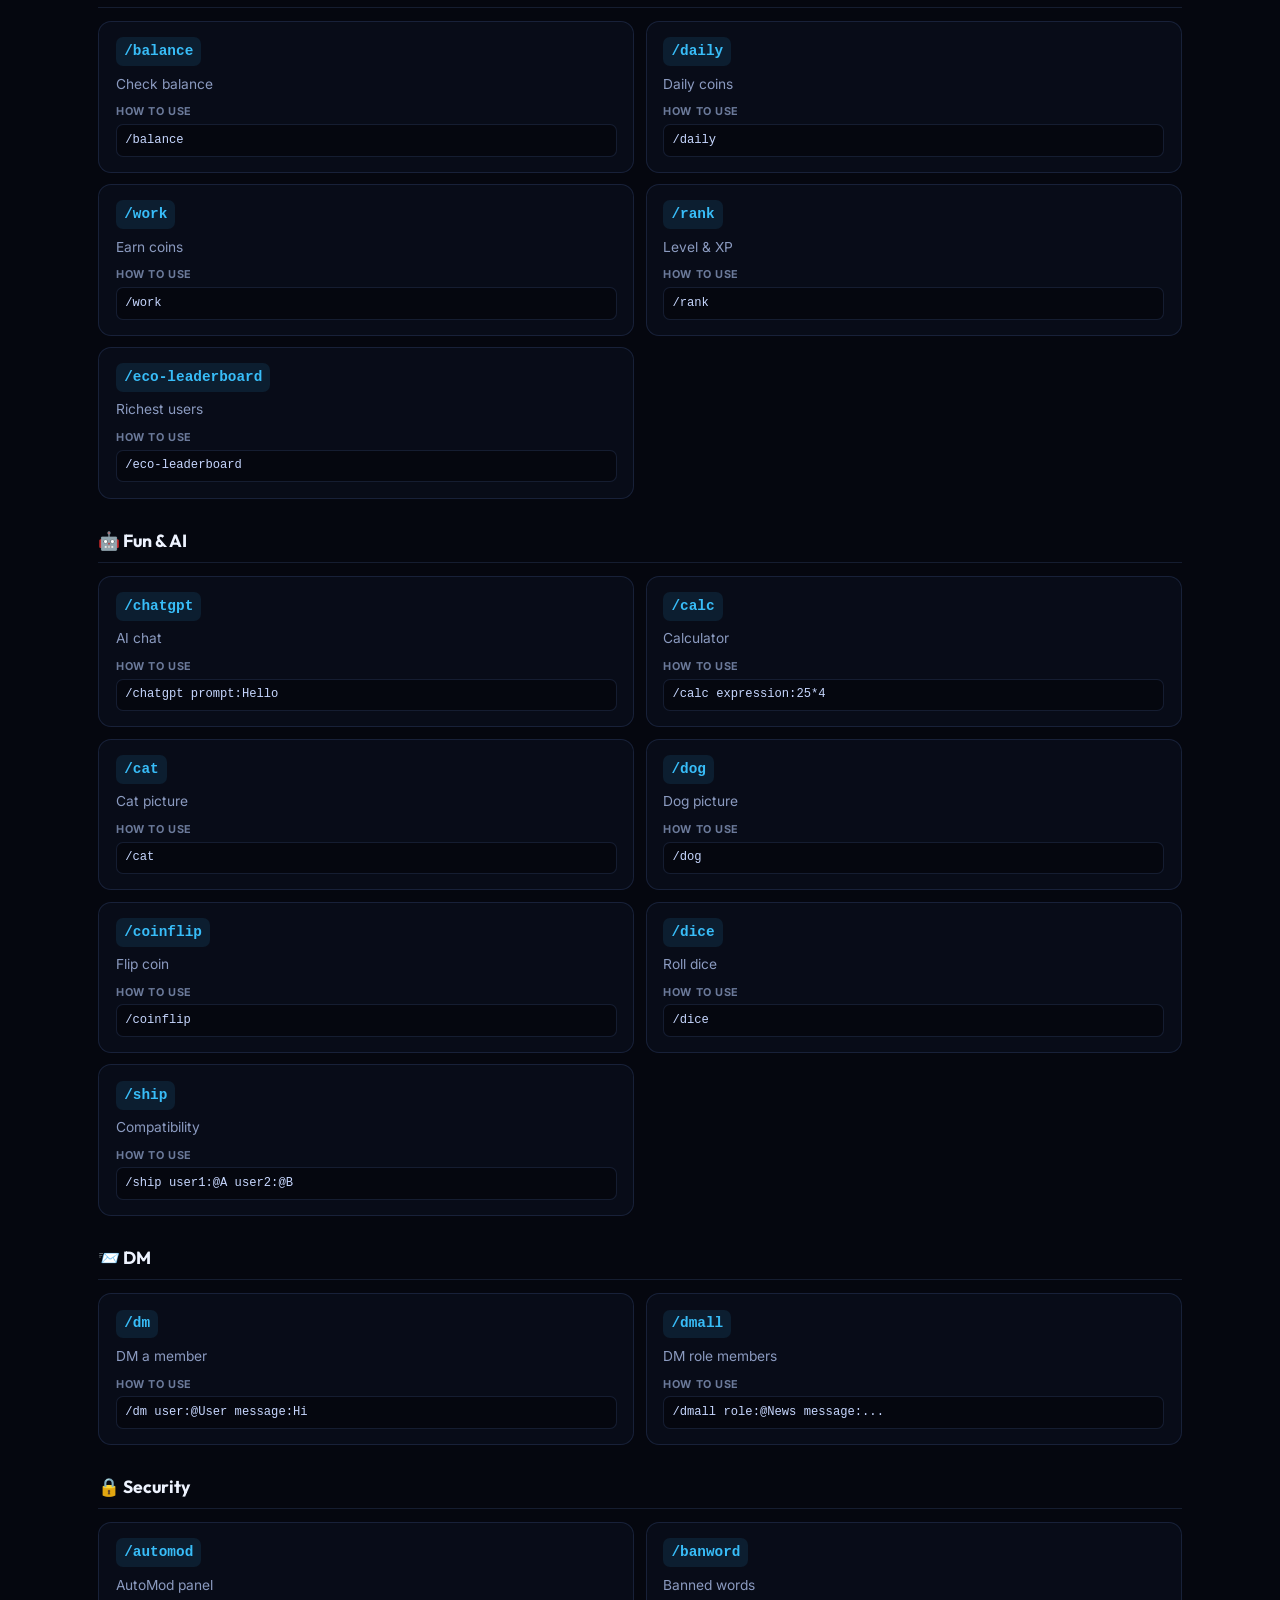
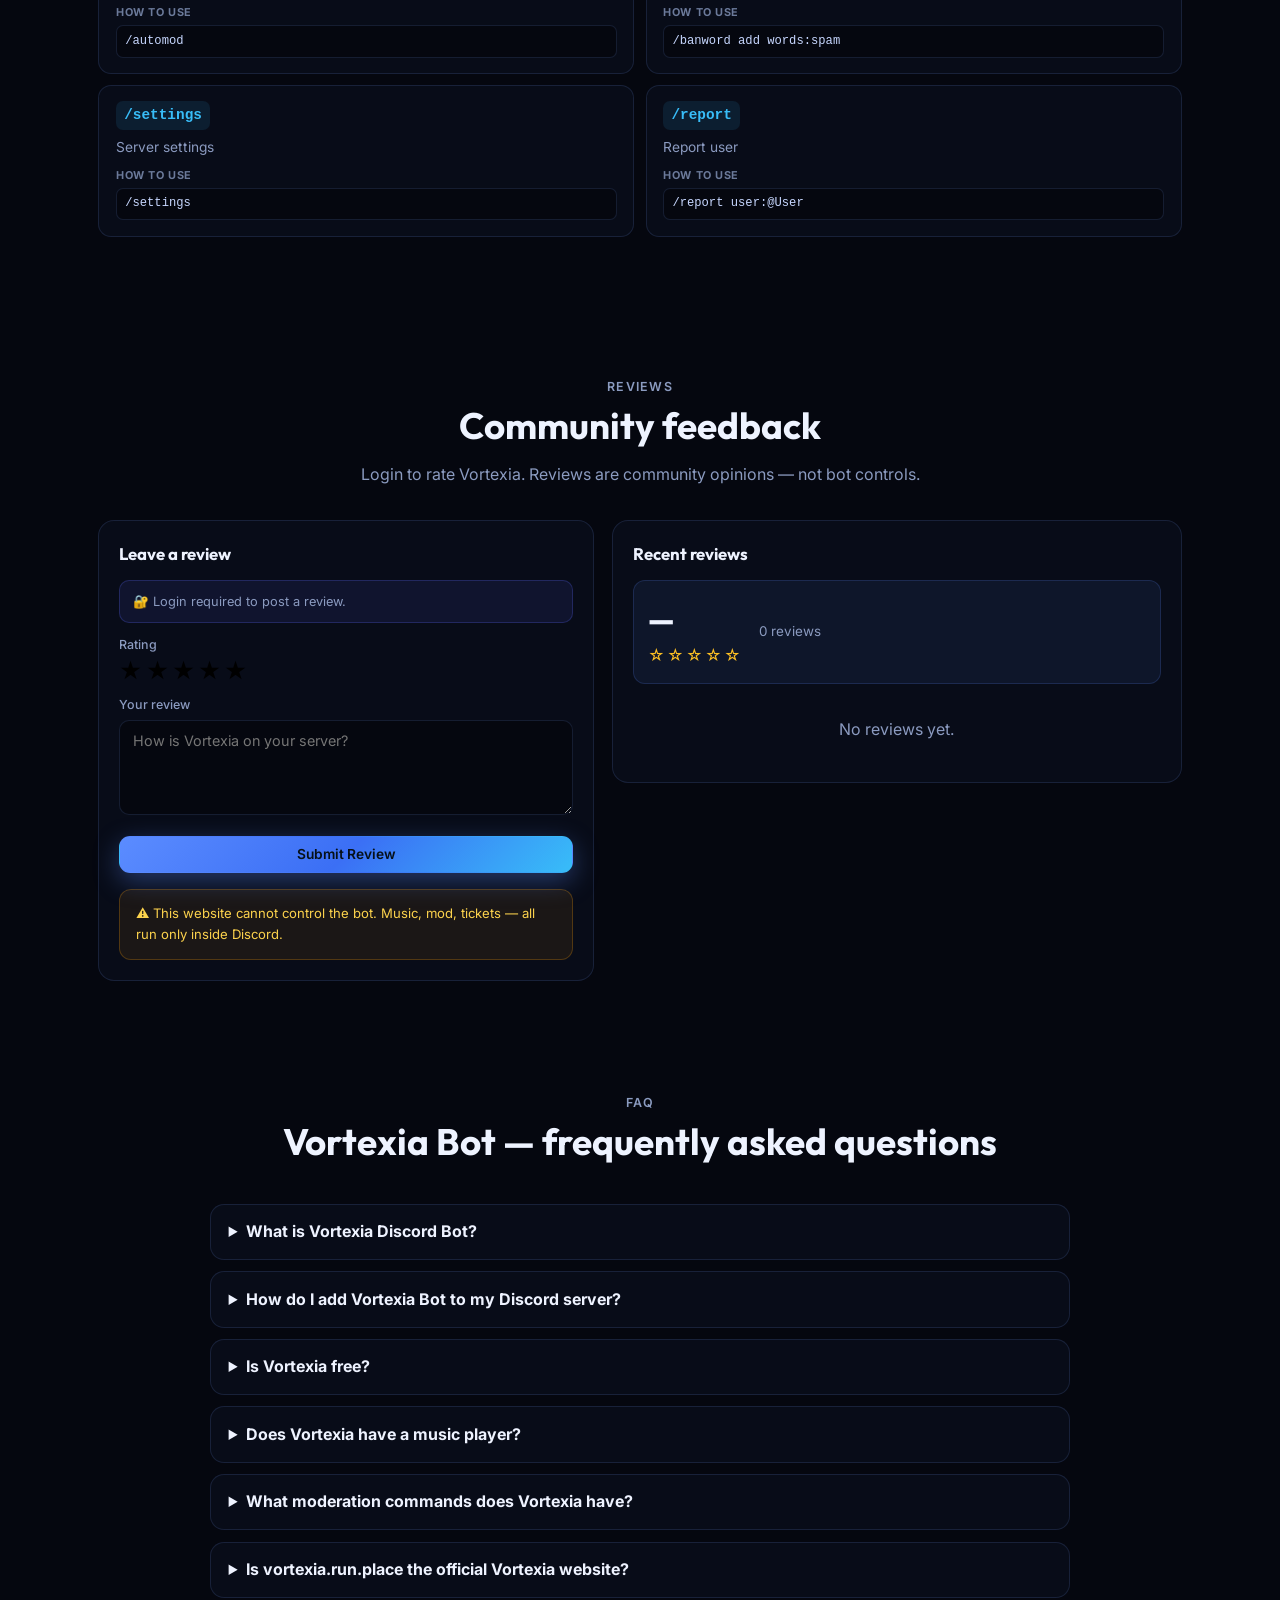
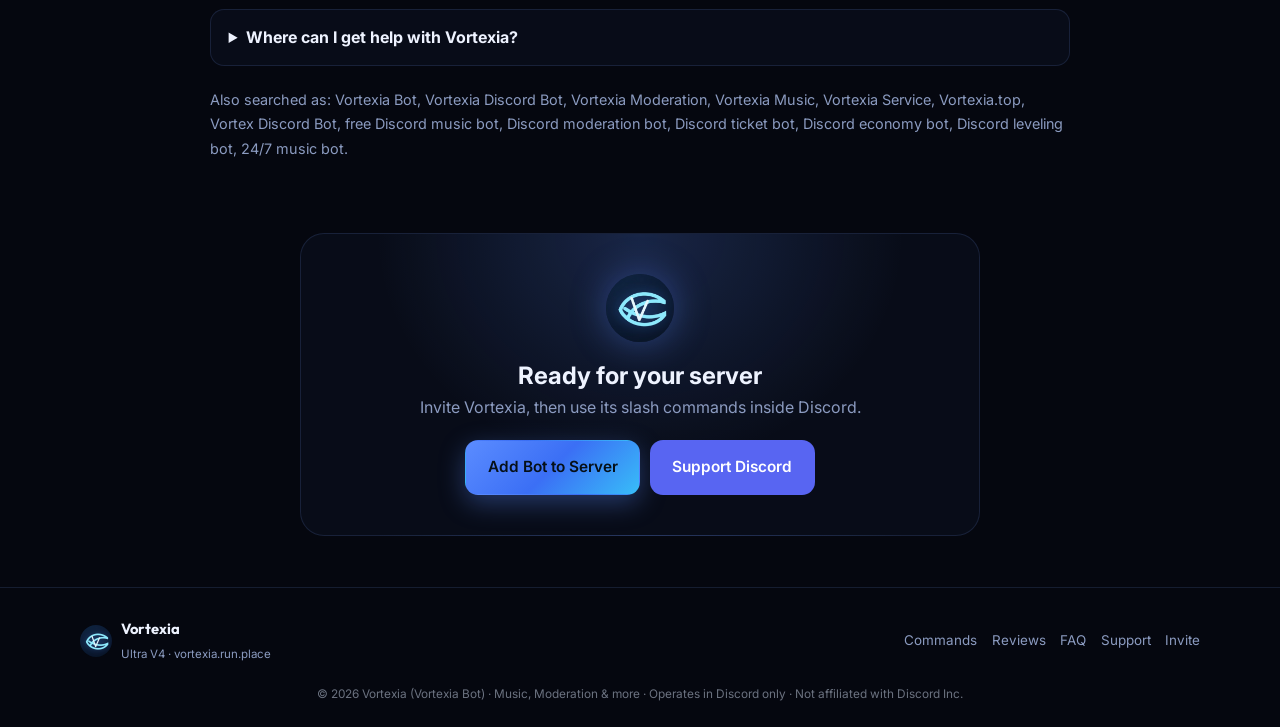
==== commit a82d724a: "Add files via upload" ====
--- a/index.html
+++ b/index.html
@@ -3,85 +3,199 @@
 <head>
 <meta charset="UTF-8"/>
 <meta name="viewport" content="width=device-width, initial-scale=1.0"/>
-<title>Vortexia Discord Bot — Music, Moderation, Tickets &amp; More</title>
-<meta name="description" content="Vortexia is a premium all-in-one Discord bot with music, moderation, tickets, economy & leveling. Invite Vortexia Bot to your server."/>
+<title>Vortexia Discord Bot — Free Music, Moderation, Tickets &amp; Economy Bot</title>
+<meta name="description" content="Vortexia (Vortexia Bot) is a free all-in-one Discord bot: Lavalink music, moderation, tickets, economy, leveling and welcome tools. Official site — invite Vortexia today."/>
+<meta name="keywords" content="Vortexia, Vortexia Bot, Vortexia Discord Bot, Vortexia Moderation, Vortexia Music, Vortexia Service, Vortexia.top, Vortexia run place, Vortex Discord Bot, Vortexia bot invite, Vortexia support server, Vortexia commands, Discord bot, free Discord bot, all in one Discord bot, Discord music bot, Lavalink music bot, Discord moderation bot, ticket bot, economy bot, leveling bot, welcome bot, automod bot, Discord bot 24/7 music"/>
+<meta name="author" content="Vortexia"/>
 <meta name="theme-color" content="#5B8CFF"/>
 <meta name="application-name" content="Vortexia"/>
 <meta name="apple-mobile-web-app-title" content="Vortexia"/>
-<meta name="keywords" content="Vortexia, Vortexia Bot, Vortexia Moderation, Vortex Discord Bot, Vortexia Music, Discord bot, moderation bot, music bot, tickets bot, economy bot, leveling bot"/>
+<meta name="apple-mobile-web-app-capable" content="yes"/>
+<meta name="format-detection" content="telephone=no"/>
 <meta name="robots" content="index, follow, max-image-preview:large, max-snippet:-1, max-video-preview:-1"/>
+<meta name="googlebot" content="index, follow"/>
+<meta name="bingbot" content="index, follow"/>
+<!-- Search Console: paste your verification tag here, e.g. <meta name="google-site-verification" content="XXXX"/> -->
 <link rel="canonical" href="https://vortexia.run.place/"/>
-<link rel="apple-touch-icon" sizes="180x180" href="/apple-touch-icon.png"/>
-<link rel="icon" href="/favicon.ico" sizes="any"/>
-<link rel="icon" type="image/png" sizes="48x48" href="/favicon-48.png"/>
-<link rel="icon" type="image/png" sizes="96x96" href="/favicon-96.png"/>
-<link rel="icon" type="image/png" sizes="192x192" href="/favicon-192.png"/>
-<link rel="shortcut icon" href="/favicon.ico"/>
-<meta name="msapplication-TileImage" content="/favicon-192.png"/>
+<link rel="alternate" hreflang="en" href="https://vortexia.run.place/"/>
+<link rel="alternate" hreflang="x-default" href="https://vortexia.run.place/"/>
+<link rel="manifest" href="/site.webmanifest"/>
+<link rel="icon" href="https://vortexia.run.place/favicon.ico" sizes="any"/>
+<link rel="icon" type="image/png" sizes="48x48" href="https://vortexia.run.place/favicon-48.png"/>
+<link rel="icon" type="image/png" sizes="96x96" href="https://vortexia.run.place/favicon-96.png"/>
+<link rel="icon" type="image/png" sizes="192x192" href="https://vortexia.run.place/favicon-192.png"/>
+<link rel="apple-touch-icon" sizes="180x180" href="https://vortexia.run.place/apple-touch-icon.png"/>
+<link rel="image_src" href="https://vortexia.run.place/logo.png"/>
+<meta name="msapplication-TileImage" content="/favicon-144.png"/>
 <meta name="msapplication-TileColor" content="#5B8CFF"/>
-
-<!-- Open Graph -->
+<link rel="preload" as="image" href="/logo.png"/>
+<link rel="preconnect" href="https://fonts.googleapis.com"/><link rel="preconnect" href="https://fonts.gstatic.com" crossorigin/>
+
 <meta property="og:type" content="website"/>
 <meta property="og:site_name" content="Vortexia"/>
-<meta property="og:title" content="Vortexia Discord Bot | Music, Moderation &amp; More"/>
-<meta property="og:description" content="Vortexia Bot — all-in-one Discord bot for music, moderation, tickets, economy & leveling."/>
+<meta property="og:title" content="Vortexia Discord Bot — Music, Moderation, Tickets &amp; More"/>
+<meta property="og:description" content="Free all-in-one Discord bot: music, moderation, tickets, economy &amp; leveling. Invite Vortexia Bot to your server."/>
 <meta property="og:url" content="https://vortexia.run.place/"/>
-<meta property="og:image" content="https://vortexia.run.place/logo.png"/>
-<meta property="og:image:secure_url" content="https://vortexia.run.place/logo.png"/>
+<meta property="og:image" content="https://vortexia.run.place/og-image.png"/>
+<meta property="og:image:secure_url" content="https://vortexia.run.place/og-image.png"/>
 <meta property="og:image:type" content="image/png"/>
-<meta property="og:image:width" content="512"/>
-<meta property="og:image:height" content="512"/>
-<meta property="og:image:alt" content="Vortexia Logo"/>
+<meta property="og:image:width" content="1200"/>
+<meta property="og:image:height" content="630"/>
+<meta property="og:image:alt" content="Vortexia Discord Bot logo"/>
 <meta property="og:locale" content="en_US"/>
-
-<!-- Twitter -->
-<meta name="twitter:card" content="summary"/>
-<meta name="twitter:title" content="Vortexia Discord Bot | Music, Moderation &amp; More"/>
-<meta name="twitter:description" content="Vortexia Bot — all-in-one Discord bot for music, moderation, tickets, economy & leveling."/>
-<meta name="twitter:image" content="https://vortexia.run.place/logo.png"/>
-<meta name="twitter:image:alt" content="Vortexia Logo"/>
-
-<!-- Structured Data: helps Google show "Vortexia" name + logo in search -->
+<meta name="twitter:card" content="summary_large_image"/>
+<meta name="twitter:title" content="Vortexia Discord Bot — Music, Moderation, Tickets &amp; More"/>
+<meta name="twitter:description" content="Free all-in-one Discord bot: music, moderation, tickets, economy &amp; leveling."/>
+<meta name="twitter:image" content="https://vortexia.run.place/og-image.png"/>
+<meta name="twitter:image:alt" content="Vortexia Discord Bot logo"/>
+
 <script type="application/ld+json">
 {
-  "@context": "https://schema.org",
-  "@graph": [
+ "@context": "https://schema.org",
+ "@graph": [
+  {
+   "@type": "WebSite",
+   "@id": "https://vortexia.run.place/#website",
+   "name": "Vortexia",
+   "alternateName": [
+    "Vortexia Bot",
+    "Vortexia Discord Bot",
+    "Vortexia Moderation",
+    "Vortexia Music",
+    "Vortexia Service",
+    "Vortexia.top",
+    "Vortex Discord Bot"
+   ],
+   "url": "https://vortexia.run.place/",
+   "description": "Official website of Vortexia, a free all-in-one Discord bot with music, moderation, tickets, economy and leveling.",
+   "inLanguage": "en",
+   "publisher": {
+    "@id": "https://vortexia.run.place/#organization"
+   }
+  },
+  {
+   "@type": "Organization",
+   "@id": "https://vortexia.run.place/#organization",
+   "name": "Vortexia",
+   "alternateName": "Vortexia Bot",
+   "url": "https://vortexia.run.place/",
+   "logo": {
+    "@type": "ImageObject",
+    "@id": "https://vortexia.run.place/#logo",
+    "url": "https://vortexia.run.place/logo.png",
+    "contentUrl": "https://vortexia.run.place/logo.png",
+    "width": 512,
+    "height": 512,
+    "caption": "Vortexia logo"
+   },
+   "image": {
+    "@id": "https://vortexia.run.place/#logo"
+   },
+   "sameAs": [
+    "https://discord.gg/7RfWAKeAZZ"
+   ]
+  },
+  {
+   "@type": "WebPage",
+   "@id": "https://vortexia.run.place/#webpage",
+   "url": "https://vortexia.run.place/",
+   "name": "Vortexia Discord Bot — Music, Moderation, Tickets & More",
+   "isPartOf": {
+    "@id": "https://vortexia.run.place/#website"
+   },
+   "about": {
+    "@id": "https://vortexia.run.place/#software"
+   },
+   "primaryImageOfPage": {
+    "@id": "https://vortexia.run.place/#logo"
+   },
+   "inLanguage": "en"
+  },
+  {
+   "@type": "SoftwareApplication",
+   "@id": "https://vortexia.run.place/#software",
+   "name": "Vortexia",
+   "alternateName": [
+    "Vortexia Bot",
+    "Vortexia Discord Bot",
+    "Vortexia Moderation"
+   ],
+   "applicationCategory": "UtilitiesApplication",
+   "operatingSystem": "Discord",
+   "url": "https://vortexia.run.place/",
+   "image": "https://vortexia.run.place/logo.png",
+   "downloadUrl": "https://discord.com/oauth2/authorize?client_id=1205185289627115670&amp;permissions=8&amp;scope=bot%20applications.commands%20applications.commands",
+   "description": "Free all-in-one Discord bot with Lavalink music, moderation, tickets, economy, leveling, welcome and utility commands.",
+   "offers": {
+    "@type": "Offer",
+    "price": "0",
+    "priceCurrency": "USD"
+   },
+   "featureList": "Music, Moderation, Tickets, Economy, Leveling, Welcome, Security, AutoMod, Embed builder, Components V2, Utility"
+  },
+  {
+   "@type": "FAQPage",
+   "@id": "https://vortexia.run.place/#faq",
+   "mainEntity": [
     {
-      "@type": "WebSite",
-      "@id": "https://vortexia.run.place/#website",
-      "name": "Vortexia",
-      "alternateName": ["Vortexia Bot", "Vortexia Discord Bot"],
-      "url": "https://vortexia.run.place/",
-      "description": "Premium all-in-one Discord bot with music, moderation, tickets, economy and leveling.",
-      "inLanguage": "en",
-      "publisher": {"@id": "https://vortexia.run.place/#organization"}
+     "@type": "Question",
+     "name": "What is Vortexia Discord Bot?",
+     "acceptedAnswer": {
+      "@type": "Answer",
+      "text": "Vortexia (also written Vortexia Bot) is a free all-in-one Discord bot with music, moderation, tickets, economy, leveling, welcome messages, embed builders and utility slash commands."
+     }
     },
     {
-      "@type": "Organization",
-      "@id": "https://vortexia.run.place/#organization",
-      "name": "Vortexia",
-      "url": "https://vortexia.run.place/",
-      "logo": {
-        "@type": "ImageObject",
-        "url": "https://vortexia.run.place/logo.png",
-        "width": 512,
-        "height": 512
-      },
-      "sameAs": []
+     "@type": "Question",
+     "name": "How do I add Vortexia Bot to my Discord server?",
+     "acceptedAnswer": {
+      "@type": "Answer",
+      "text": "Click the Add Bot button on vortexia.run.place, choose your server, and authorize. Then type / in Discord to see all Vortexia slash commands."
+     }
     },
     {
-      "@type": "SoftwareApplication",
-      "name": "Vortexia",
-      "applicationCategory": "UtilitiesApplication",
-      "operatingSystem": "Discord",
-      "offers": {
-        "@type": "Offer",
-        "price": "0",
-        "priceCurrency": "USD"
-      },
-      "description": "All-in-one Discord bot for music, moderation, tickets, economy and leveling."
+     "@type": "Question",
+     "name": "Is Vortexia free?",
+     "acceptedAnswer": {
+      "@type": "Answer",
+      "text": "Yes. Vortexia is free to invite and use on your Discord server."
+     }
+    },
+    {
+     "@type": "Question",
+     "name": "Does Vortexia have a music player?",
+     "acceptedAnswer": {
+      "@type": "Answer",
+      "text": "Yes. The /music command opens a Lavalink-powered player panel with queue, filters, lyrics and 24/7 mode."
+     }
+    },
+    {
+     "@type": "Question",
+     "name": "What moderation commands does Vortexia have?",
+     "acceptedAnswer": {
+      "@type": "Answer",
+      "text": "Ban, kick, timeout, warn, purge, lock, slowmode, plus an AutoMod panel and security tools."
+     }
+    },
+    {
+     "@type": "Question",
+     "name": "Is vortexia.run.place the official Vortexia website?",
+     "acceptedAnswer": {
+      "@type": "Answer",
+      "text": "Yes. vortexia.run.place is the official information and invite page for the Vortexia Discord bot. It is the successor of the older vortexia.top site."
+     }
+    },
+    {
+     "@type": "Question",
+     "name": "Where can I get help with Vortexia?",
+     "acceptedAnswer": {
+      "@type": "Answer",
+      "text": "Join the official Vortexia support server on Discord: https://discord.gg/7RfWAKeAZZ"
+     }
     }
-  ]
+   ]
+  }
+ ]
 }
 </script>
 
@@ -318,25 +432,6 @@
 
 </style>
 
-<script type="application/ld+json">
-{
-  "@context": "https://schema.org",
-  "@type": "SoftwareApplication",
-  "name": "Vortexia",
-  "alternateName": ["Vortexia Bot", "Vortexia Discord Bot", "Vortex"],
-  "applicationCategory": "UtilitiesApplication",
-  "operatingSystem": "Discord",
-  "description": "Vortexia is a premium all-in-one Discord bot with Lavalink music, moderation, tickets, economy, leveling, and useful server tools.",
-  "url": "https://vortexia.run.place/",
-  "offers": {
-    "@type": "Offer",
-    "price": "0",
-    "priceCurrency": "USD"
-  },
-  "featureList": "Music, Moderation, Tickets, Economy, Leveling, Utility, Welcome, Security, Fun & AI"
-}
-</script>
-
 </head>
 <body>
 <a class="skip-link" href="#main-content">Skip to main content</a>
@@ -345,35 +440,37 @@
 
 <header class="nav" id="nav">
   <div class="nav-in">
-    <a class="brand" href="#"><img src="/logo.png" alt="Vortexia" width="40" height="40"/><span>Vortexia</span><span class="badge">ULTRA</span></a>
+    <a class="brand" href="/" aria-label="Vortexia home"><img src="/logo.png" alt="Vortexia Discord Bot logo" width="52" height="52" decoding="async"/><span>Vortexia</span><span class="badge">ULTRA</span></a>
     <nav class="links">
       <a href="#features">Features</a>
       <a href="#howto">How to use</a>
       <a href="#commands">Commands</a>
       <a href="#reviews">Reviews</a>
+      <a href="#faq">FAQ</a>
       <a href="#invite">Invite</a>
     </nav>
     <div class="nav-cta">
-      <a class="btn btn-g" href="https://discord.gg/7RfWAKeAZZ" target="_blank" rel="noopener" aria-label="Opens in a new tab">Support</a>
+      <a class="btn btn-g" href="https://discord.gg/7RfWAKeAZZ" target="_blank" rel="noopener noreferrer" >Support</a>
       <button class="btn btn-discord" id="btnLogin" type="button">Login</button>
       <div class="user-chip" id="userChip" title="Account">
         <img id="userAvatar" alt="User avatar" width="26" height="26"/><span id="userName">User</span>
       </div>
-      <a class="btn btn-p" href="https://discord.com/oauth2/authorize?client_id=1205185289627115670&permissions=8&scope=bot" target="_blank" rel="noopener" aria-label="Opens in a new tab">Add Bot</a>
+      <a class="btn btn-p" href="https://discord.com/oauth2/authorize?client_id=1205185289627115670&amp;permissions=8&amp;scope=bot%20applications.commands" target="_blank" rel="noopener noreferrer" >Add Bot</a>
     </div>
     <button class="menu" id="menu" type="button" aria-label="Menu"><span></span><span></span><span></span></button>
   </div>
 </header>
 
+<noscript><p style="padding:1rem;text-align:center">Vortexia is a free all-in-one Discord bot with music, moderation, tickets, economy and leveling. <a href="https://discord.com/oauth2/authorize?client_id=1205185289627115670&amp;permissions=8&amp;scope=bot%20applications.commands">Add Vortexia Bot</a> · <a href="https://discord.gg/7RfWAKeAZZ">Support server</a></p></noscript>
 <main id="main-content"><section class="hero">
   <div class="hero-in">
     <div>
       <div class="pill"><span class="dot"></span> BLUE EDITION · ALL-IN-ONE</div>
-      <h1>Vortexia Discord Bot.<br><span class="grad">Every command. One premium bot.</span></h1>
+      <h1>Vortexia Discord Bot<br><span class="grad">Music, Moderation, Tickets &amp; More</span></h1>
       <p class="lead">Vortexia (also called Vortexia Bot) is a polished all-in-one Discord bot for music, Vortexia moderation, tickets, economy, leveling, and everyday server tools — built around a clean blue identity. Search for Vortexia Bot or Vortex to find this premium Discord bot.</p>
       <div class="cta-row">
-        <a class="btn btn-p btn-lg" href="https://discord.com/oauth2/authorize?client_id=1205185289627115670&permissions=8&scope=bot" target="_blank" rel="noopener" aria-label="Opens in a new tab">Add Bot to Server</a>
-        <a class="btn btn-discord btn-lg" href="https://discord.gg/7RfWAKeAZZ" target="_blank" rel="noopener" aria-label="Opens in a new tab">Support Server</a>
+        <a class="btn btn-p btn-lg" href="https://discord.com/oauth2/authorize?client_id=1205185289627115670&amp;permissions=8&amp;scope=bot%20applications.commands" target="_blank" rel="noopener noreferrer" >Add Bot to Server</a>
+        <a class="btn btn-discord btn-lg" href="https://discord.gg/7RfWAKeAZZ" target="_blank" rel="noopener noreferrer" >Support Server</a>
       </div>
       <div class="meta">
         <div><strong id="mCount">—</strong><span>Support members</span></div>
@@ -382,7 +479,7 @@
       </div>
     </div>
     <div class="banner">
-      <img class="banner-logo" src="/logo.png" alt="Vortexia logo" width="180" height="180"/>
+      <img class="banner-logo" src="/logo.png" alt="Vortexia Discord Bot logo" width="180" height="180" fetchpriority="high" decoding="async"/>
       <h2>VORTEXIA</h2>
       <div class="line"></div>
       <p>ALL IN ONE BOT</p>
@@ -502,14 +599,28 @@
   </div>
 </section>
 
+<section class="sec" id="faq">
+  <div class="head"><p class="eye">FAQ</p><h2>Vortexia Bot — frequently asked questions</h2></div>
+  <div style="max-width:860px;margin:0 auto;display:grid;gap:.7rem">
+    <details style="background:var(--card);border:1px solid var(--line);border-radius:14px;padding:.9rem 1.1rem"><summary style="cursor:pointer;font-weight:700">What is Vortexia Discord Bot?</summary><p style="color:var(--muted);margin-top:.6rem;line-height:1.7">Vortexia (also written Vortexia Bot) is a free all-in-one Discord bot with music, moderation, tickets, economy, leveling, welcome messages, embed builders and utility slash commands.</p></details>
+    <details style="background:var(--card);border:1px solid var(--line);border-radius:14px;padding:.9rem 1.1rem"><summary style="cursor:pointer;font-weight:700">How do I add Vortexia Bot to my Discord server?</summary><p style="color:var(--muted);margin-top:.6rem;line-height:1.7">Click the Add Bot button on vortexia.run.place, choose your server, and authorize. Then type / in Discord to see all Vortexia slash commands.</p></details>
+    <details style="background:var(--card);border:1px solid var(--line);border-radius:14px;padding:.9rem 1.1rem"><summary style="cursor:pointer;font-weight:700">Is Vortexia free?</summary><p style="color:var(--muted);margin-top:.6rem;line-height:1.7">Yes. Vortexia is free to invite and use on your Discord server.</p></details>
+    <details style="background:var(--card);border:1px solid var(--line);border-radius:14px;padding:.9rem 1.1rem"><summary style="cursor:pointer;font-weight:700">Does Vortexia have a music player?</summary><p style="color:var(--muted);margin-top:.6rem;line-height:1.7">Yes. The /music command opens a Lavalink-powered player panel with queue, filters, lyrics and 24/7 mode.</p></details>
+    <details style="background:var(--card);border:1px solid var(--line);border-radius:14px;padding:.9rem 1.1rem"><summary style="cursor:pointer;font-weight:700">What moderation commands does Vortexia have?</summary><p style="color:var(--muted);margin-top:.6rem;line-height:1.7">Ban, kick, timeout, warn, purge, lock, slowmode, plus an AutoMod panel and security tools.</p></details>
+    <details style="background:var(--card);border:1px solid var(--line);border-radius:14px;padding:.9rem 1.1rem"><summary style="cursor:pointer;font-weight:700">Is vortexia.run.place the official Vortexia website?</summary><p style="color:var(--muted);margin-top:.6rem;line-height:1.7">Yes. vortexia.run.place is the official information and invite page for the Vortexia Discord bot. It is the successor of the older vortexia.top site.</p></details>
+    <details style="background:var(--card);border:1px solid var(--line);border-radius:14px;padding:.9rem 1.1rem"><summary style="cursor:pointer;font-weight:700">Where can I get help with Vortexia?</summary><p style="color:var(--muted);margin-top:.6rem;line-height:1.7">Join the official Vortexia support server on Discord: <a href="https://discord.gg/7RfWAKeAZZ" target="_blank" rel="noopener noreferrer" style="color:var(--cyan)">discord.gg/7RfWAKeAZZ</a></p></details>
+  </div>
+  <p style="max-width:860px;margin:1.4rem auto 0;color:var(--muted);font-size:.9rem;line-height:1.7">Also searched as: Vortexia Bot, Vortexia Discord Bot, Vortexia Moderation, Vortexia Music, Vortexia Service, Vortexia.top, Vortex Discord Bot, free Discord music bot, Discord moderation bot, Discord ticket bot, Discord economy bot, Discord leveling bot, 24/7 music bot.</p>
+</section>
+
 <section class="cta" id="invite">
   <div class="cta-in">
-    <img width="48" height="48" loading="lazy" src="/logo.png" alt="Vortexia"/>
+    <img width="48" height="48" loading="lazy" src="/logo.png" alt="Vortexia logo"/>
     <h2>Ready for your server</h2>
     <p>Invite Vortexia, then use its slash commands inside Discord.</p>
     <div class="cta-btns">
-      <a class="btn btn-p btn-lg" href="https://discord.com/oauth2/authorize?client_id=1205185289627115670&permissions=8&scope=bot" target="_blank" rel="noopener" aria-label="Opens in a new tab">Add Bot to Server</a>
-      <a class="btn btn-discord btn-lg" href="https://discord.gg/7RfWAKeAZZ" target="_blank" rel="noopener" aria-label="Opens in a new tab">Support Discord</a>
+      <a class="btn btn-p btn-lg" href="https://discord.com/oauth2/authorize?client_id=1205185289627115670&amp;permissions=8&amp;scope=bot%20applications.commands" target="_blank" rel="noopener noreferrer" >Add Bot to Server</a>
+      <a class="btn btn-discord btn-lg" href="https://discord.gg/7RfWAKeAZZ" target="_blank" rel="noopener noreferrer" >Support Discord</a>
     </div>
   </div>
 </section>
@@ -518,14 +629,15 @@
 <footer>
   <div class="foot">
     <div class="foot-b">
-      <img width="48" height="48" loading="lazy" src="/logo.png" alt="Vortexia"/>
+      <img width="48" height="48" loading="lazy" src="/logo.png" alt="Vortexia logo"/>
       <div><strong>Vortexia</strong><span>Ultra V4 · vortexia.run.place</span></div>
     </div>
     <div class="foot-l">
       <a href="#commands">Commands</a>
       <a href="#reviews">Reviews</a>
-      <a href="https://discord.gg/7RfWAKeAZZ" target="_blank" rel="noopener" aria-label="Opens in a new tab">Support</a>
-      <a href="https://discord.com/oauth2/authorize?client_id=1205185289627115670&permissions=8&scope=bot" target="_blank" rel="noopener" aria-label="Opens in a new tab">Invite</a>
+      <a href="#faq">FAQ</a>
+      <a href="https://discord.gg/7RfWAKeAZZ" target="_blank" rel="noopener noreferrer">Support</a>
+      <a href="https://discord.com/oauth2/authorize?client_id=1205185289627115670&amp;permissions=8&amp;scope=bot%20applications.commands" target="_blank" rel="noopener noreferrer" >Invite</a>
     </div>
     <p class="copy">© 2026 Vortexia (Vortexia Bot) · Music, Moderation & more · Operates in Discord only · Not affiliated with Discord Inc.</p>
   </div>
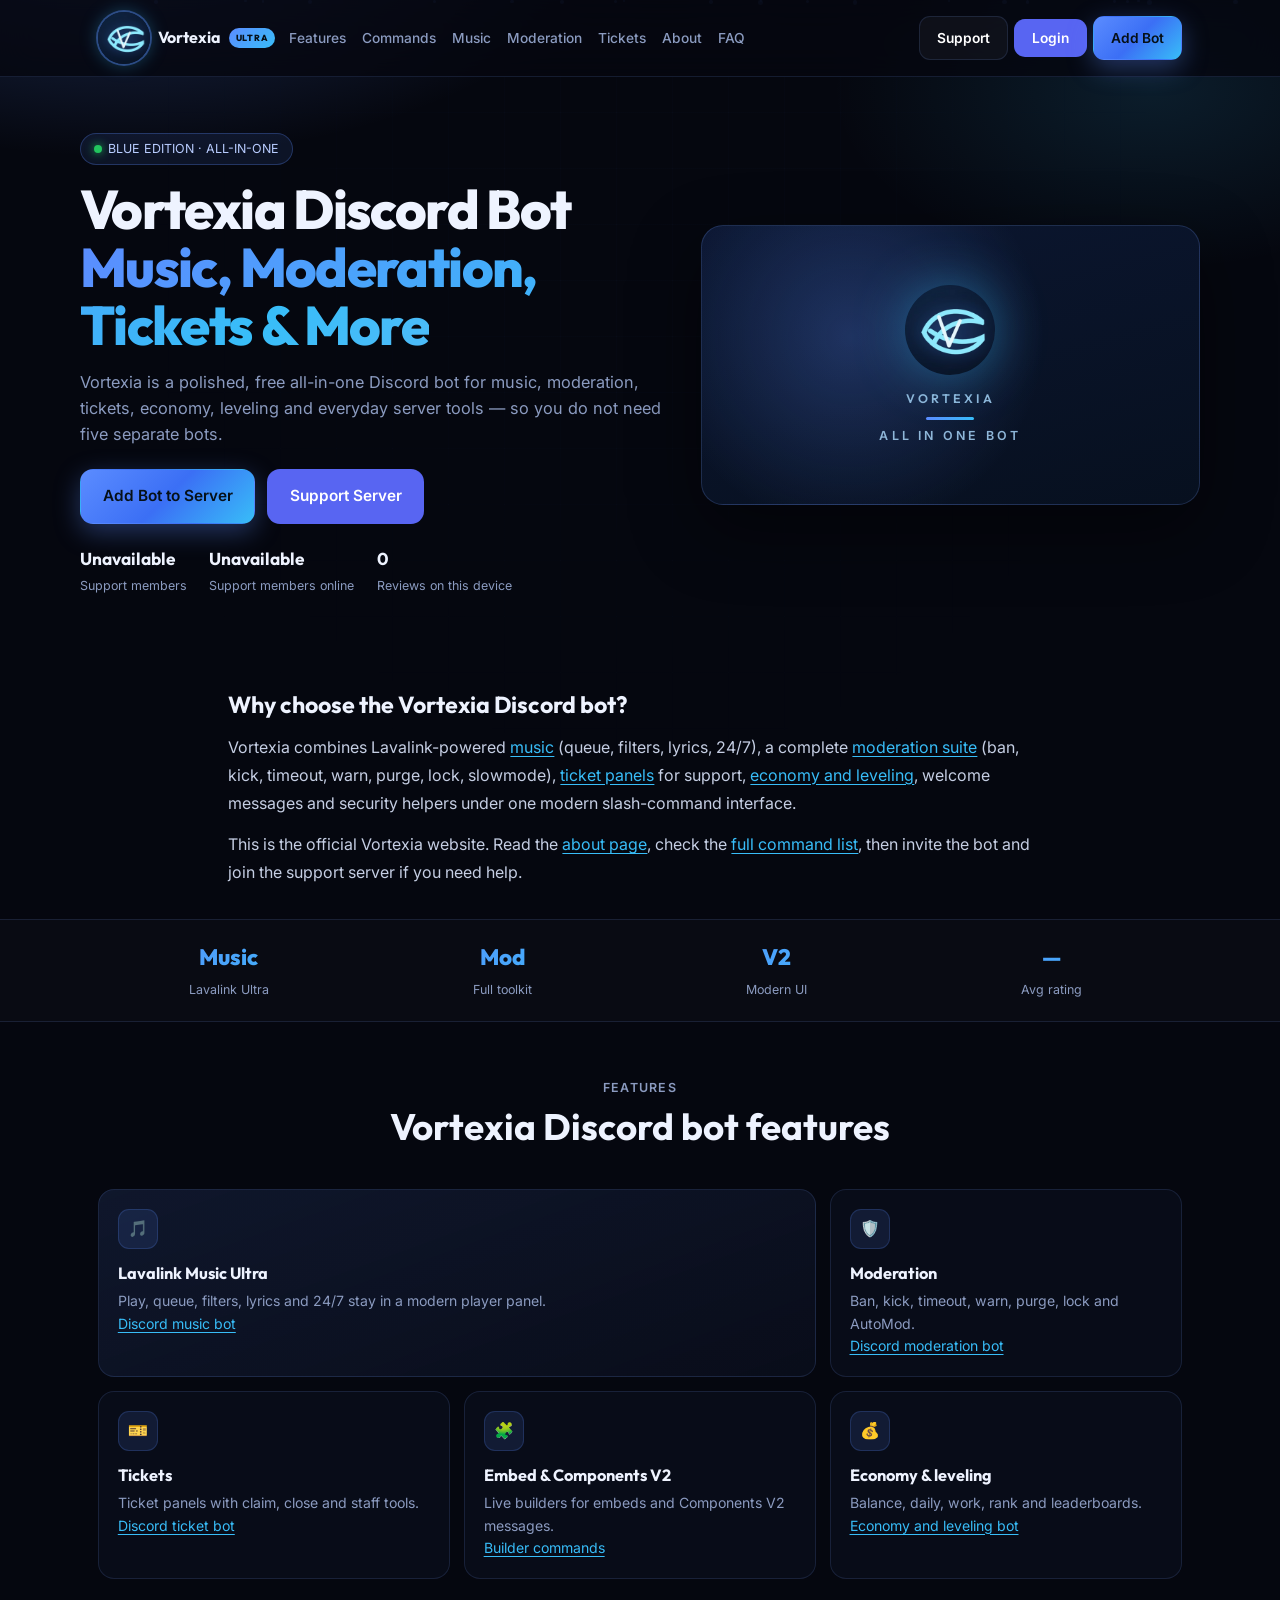
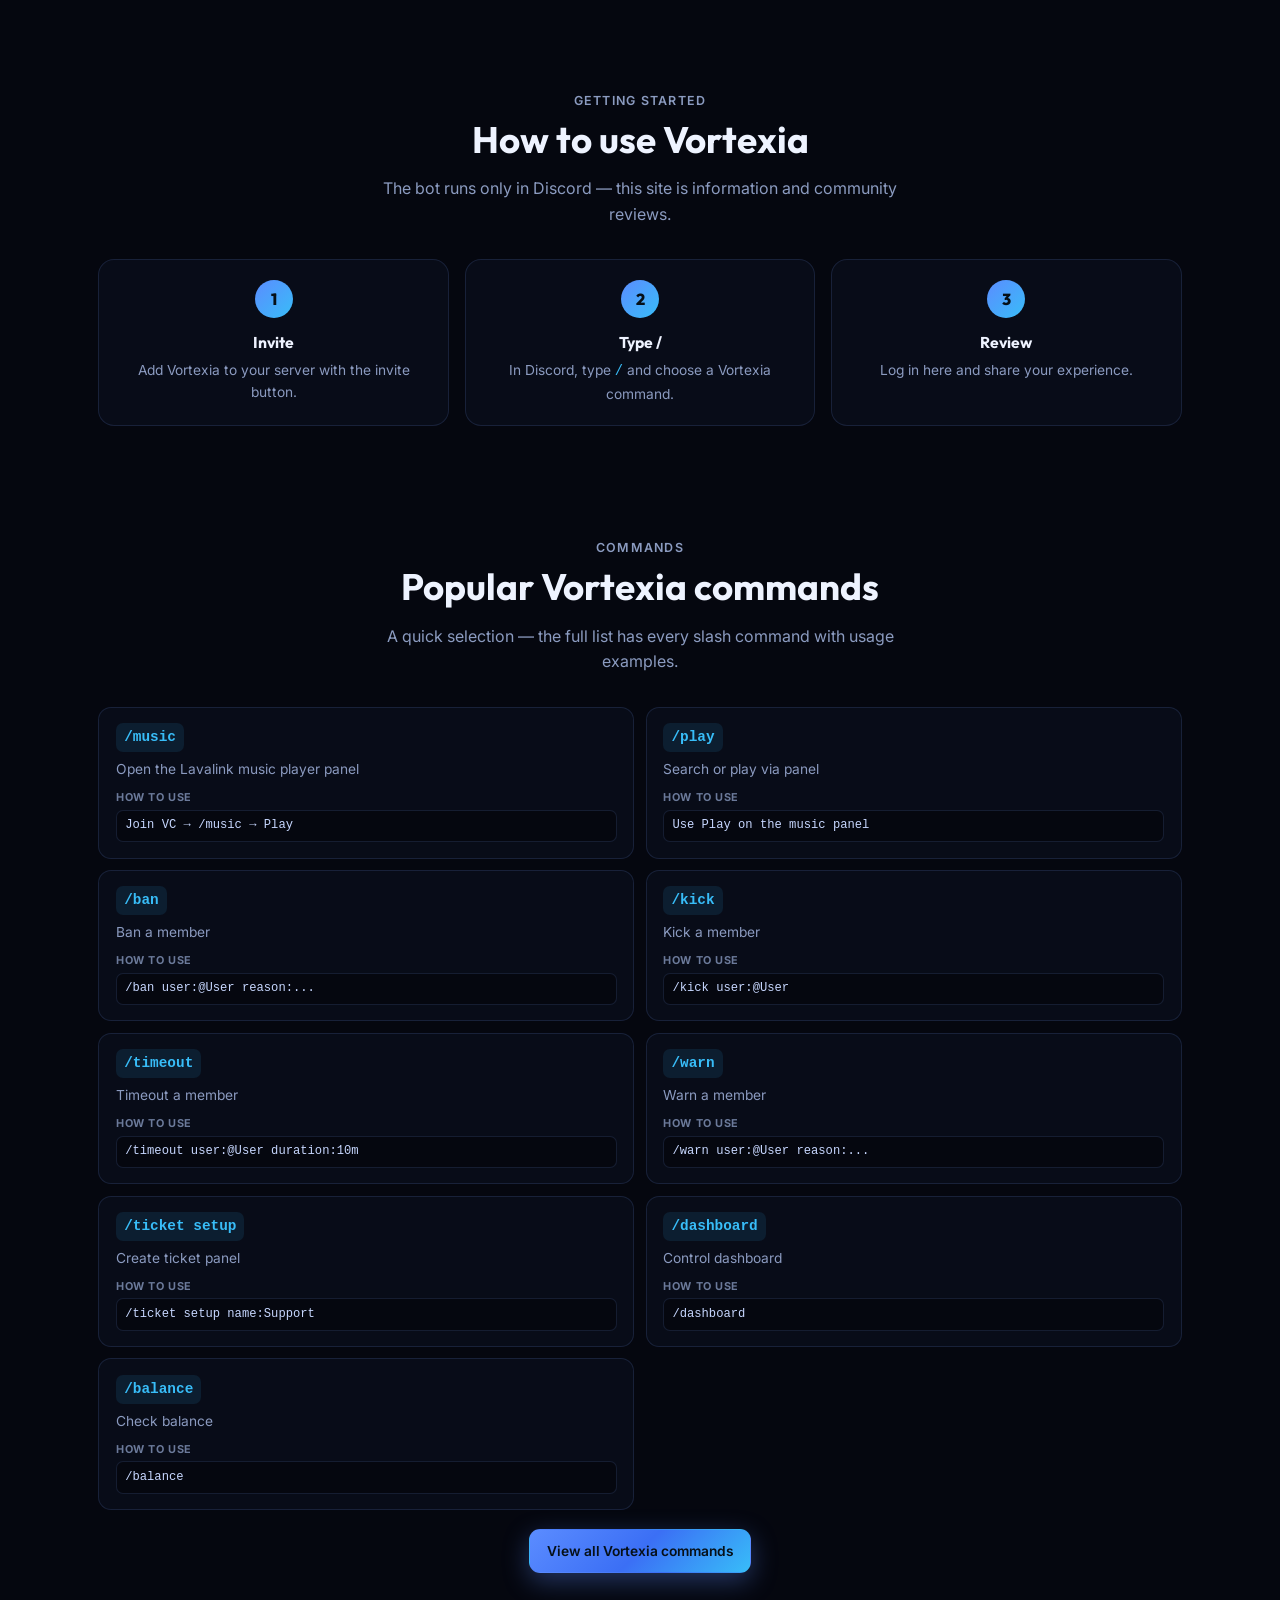
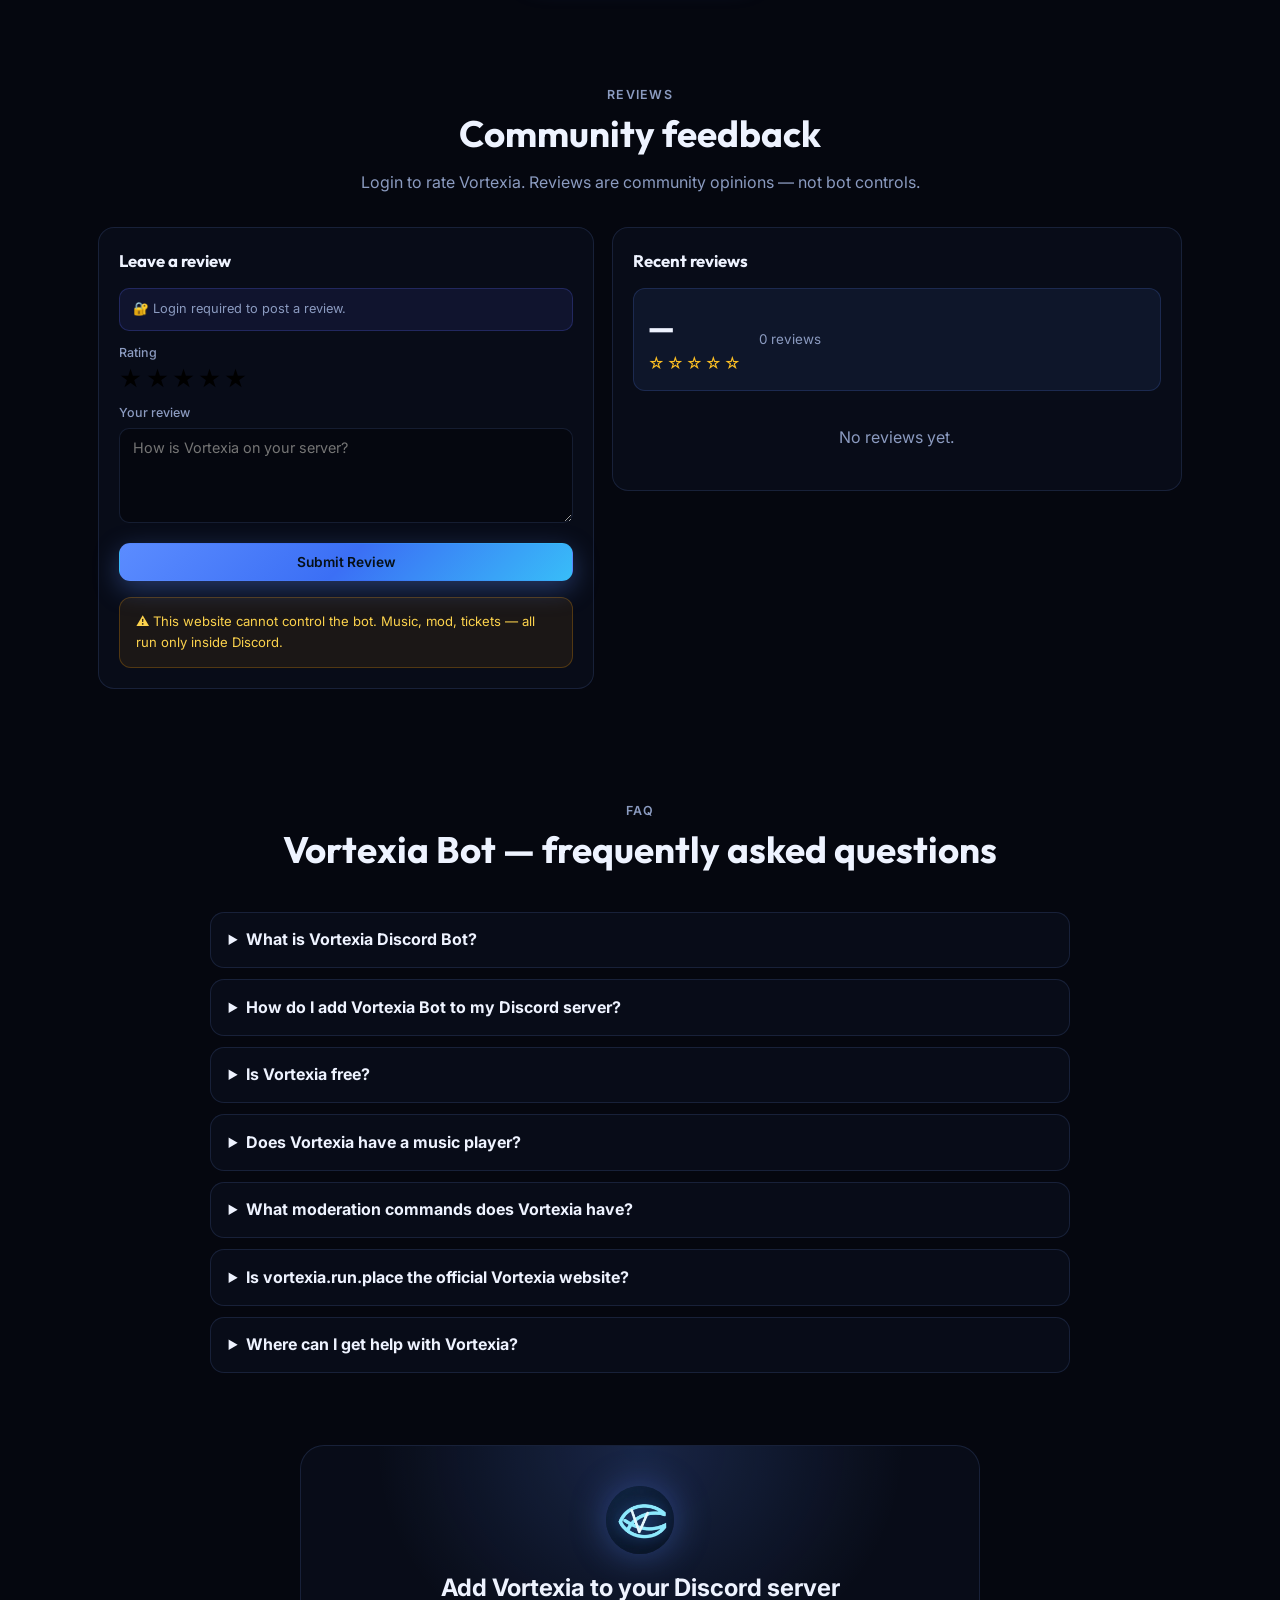
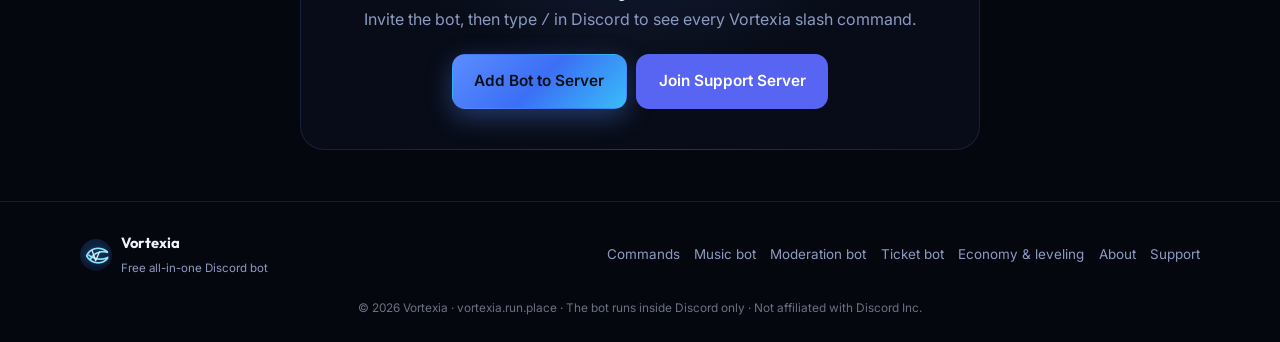
==== commit ae9852fd: "Add files via upload" ====
--- a/index.html
+++ b/index.html
@@ -3,54 +3,36 @@
 <head>
 <meta charset="UTF-8"/>
 <meta name="viewport" content="width=device-width, initial-scale=1.0"/>
-<title>Vortexia Discord Bot — Free Music, Moderation, Tickets &amp; Economy Bot</title>
-<meta name="description" content="Vortexia (Vortexia Bot) is a free all-in-one Discord bot: Lavalink music, moderation, tickets, economy, leveling and welcome tools. Official site — invite Vortexia today."/>
-<meta name="keywords" content="Vortexia, Vortexia Bot, Vortexia Discord Bot, Vortexia Moderation, Vortexia Music, Vortexia Service, Vortexia.top, Vortexia run place, Vortex Discord Bot, Vortexia bot invite, Vortexia support server, Vortexia commands, Discord bot, free Discord bot, all in one Discord bot, Discord music bot, Lavalink music bot, Discord moderation bot, ticket bot, economy bot, leveling bot, welcome bot, automod bot, Discord bot 24/7 music"/>
-<meta name="author" content="Vortexia"/>
+<title>Vortexia Discord Bot — Free Music, Moderation &amp; Tickets</title>
+<meta name="description" content="Vortexia is a free all-in-one Discord bot: Lavalink music, moderation, tickets, economy, leveling and welcome tools. Official site — invite Vortexia today."/>
+<meta name="robots" content="index, follow, max-image-preview:large"/>
+<link rel="canonical" href="https://vortexia.run.place/"/>
 <meta name="theme-color" content="#5B8CFF"/>
 <meta name="application-name" content="Vortexia"/>
-<meta name="apple-mobile-web-app-title" content="Vortexia"/>
-<meta name="apple-mobile-web-app-capable" content="yes"/>
-<meta name="format-detection" content="telephone=no"/>
-<meta name="robots" content="index, follow, max-image-preview:large, max-snippet:-1, max-video-preview:-1"/>
-<meta name="googlebot" content="index, follow"/>
-<meta name="bingbot" content="index, follow"/>
-<!-- Search Console: paste your verification tag here, e.g. <meta name="google-site-verification" content="XXXX"/> -->
-<link rel="canonical" href="https://vortexia.run.place/"/>
-<link rel="alternate" hreflang="en" href="https://vortexia.run.place/"/>
-<link rel="alternate" hreflang="x-default" href="https://vortexia.run.place/"/>
 <link rel="manifest" href="/site.webmanifest"/>
-<link rel="icon" href="https://vortexia.run.place/favicon.ico" sizes="any"/>
-<link rel="icon" type="image/png" sizes="48x48" href="https://vortexia.run.place/favicon-48.png"/>
-<link rel="icon" type="image/png" sizes="96x96" href="https://vortexia.run.place/favicon-96.png"/>
-<link rel="icon" type="image/png" sizes="192x192" href="https://vortexia.run.place/favicon-192.png"/>
-<link rel="apple-touch-icon" sizes="180x180" href="https://vortexia.run.place/apple-touch-icon.png"/>
-<link rel="image_src" href="https://vortexia.run.place/logo.png"/>
-<meta name="msapplication-TileImage" content="/favicon-144.png"/>
-<meta name="msapplication-TileColor" content="#5B8CFF"/>
-<link rel="preload" as="image" href="/logo.png"/>
-<link rel="preconnect" href="https://fonts.googleapis.com"/><link rel="preconnect" href="https://fonts.gstatic.com" crossorigin/>
-
+<link rel="icon" href="/favicon.ico" sizes="any"/>
+<link rel="icon" type="image/png" sizes="48x48" href="/favicon-48.png"/>
+<link rel="icon" type="image/png" sizes="192x192" href="/favicon-192.png"/>
+<link rel="apple-touch-icon" sizes="180x180" href="/apple-touch-icon.png"/>
 <meta property="og:type" content="website"/>
 <meta property="og:site_name" content="Vortexia"/>
-<meta property="og:title" content="Vortexia Discord Bot — Music, Moderation, Tickets &amp; More"/>
-<meta property="og:description" content="Free all-in-one Discord bot: music, moderation, tickets, economy &amp; leveling. Invite Vortexia Bot to your server."/>
+<meta property="og:title" content="Vortexia Discord Bot — Free Music, Moderation &amp; Tickets"/>
+<meta property="og:description" content="Vortexia is a free all-in-one Discord bot: Lavalink music, moderation, tickets, economy, leveling and welcome tools. Official site — invite Vortexia today."/>
 <meta property="og:url" content="https://vortexia.run.place/"/>
 <meta property="og:image" content="https://vortexia.run.place/og-image.png"/>
-<meta property="og:image:secure_url" content="https://vortexia.run.place/og-image.png"/>
-<meta property="og:image:type" content="image/png"/>
 <meta property="og:image:width" content="1200"/>
 <meta property="og:image:height" content="630"/>
 <meta property="og:image:alt" content="Vortexia Discord Bot logo"/>
-<meta property="og:locale" content="en_US"/>
 <meta name="twitter:card" content="summary_large_image"/>
-<meta name="twitter:title" content="Vortexia Discord Bot — Music, Moderation, Tickets &amp; More"/>
-<meta name="twitter:description" content="Free all-in-one Discord bot: music, moderation, tickets, economy &amp; leveling."/>
+<meta name="twitter:title" content="Vortexia Discord Bot — Free Music, Moderation &amp; Tickets"/>
+<meta name="twitter:description" content="Vortexia is a free all-in-one Discord bot: Lavalink music, moderation, tickets, economy, leveling and welcome tools. Official site — invite Vortexia today."/>
 <meta name="twitter:image" content="https://vortexia.run.place/og-image.png"/>
-<meta name="twitter:image:alt" content="Vortexia Discord Bot logo"/>
-
-<script type="application/ld+json">
-{
+<!-- Search Console: paste your verification tag here, e.g. <meta name="google-site-verification" content="XXXX"/> -->
+<link rel="preconnect" href="https://fonts.googleapis.com"/><link rel="preconnect" href="https://fonts.gstatic.com" crossorigin/>
+<link href="https://fonts.googleapis.com/css2?family=Inter:wght@400;500;600;700;800&family=Outfit:wght@600;700;800&display=swap" rel="stylesheet"/>
+<script>document.documentElement.className+=" js"</script>
+<link rel="stylesheet" href="/style.css"/>
+<script type="application/ld+json">{
  "@context": "https://schema.org",
  "@graph": [
   {
@@ -59,15 +41,10 @@
    "name": "Vortexia",
    "alternateName": [
     "Vortexia Bot",
-    "Vortexia Discord Bot",
-    "Vortexia Moderation",
-    "Vortexia Music",
-    "Vortexia Service",
-    "Vortexia.top",
-    "Vortex Discord Bot"
+    "Vortexia Discord Bot"
    ],
    "url": "https://vortexia.run.place/",
-   "description": "Official website of Vortexia, a free all-in-one Discord bot with music, moderation, tickets, economy and leveling.",
+   "description": "Official website of Vortexia, a free all-in-one Discord bot.",
    "inLanguage": "en",
    "publisher": {
     "@id": "https://vortexia.run.place/#organization"
@@ -77,7 +54,6 @@
    "@type": "Organization",
    "@id": "https://vortexia.run.place/#organization",
    "name": "Vortexia",
-   "alternateName": "Vortexia Bot",
    "url": "https://vortexia.run.place/",
    "logo": {
     "@type": "ImageObject",
@@ -85,8 +61,7 @@
     "url": "https://vortexia.run.place/logo.png",
     "contentUrl": "https://vortexia.run.place/logo.png",
     "width": 512,
-    "height": 512,
-    "caption": "Vortexia logo"
+    "height": 512
    },
    "image": {
     "@id": "https://vortexia.run.place/#logo"
@@ -99,7 +74,7 @@
    "@type": "WebPage",
    "@id": "https://vortexia.run.place/#webpage",
    "url": "https://vortexia.run.place/",
-   "name": "Vortexia Discord Bot — Music, Moderation, Tickets & More",
+   "name": "Vortexia Discord Bot — Free Music, Moderation & Tickets",
    "isPartOf": {
     "@id": "https://vortexia.run.place/#website"
    },
@@ -117,21 +92,20 @@
    "name": "Vortexia",
    "alternateName": [
     "Vortexia Bot",
-    "Vortexia Discord Bot",
-    "Vortexia Moderation"
+    "Vortexia Discord Bot"
    ],
    "applicationCategory": "UtilitiesApplication",
    "operatingSystem": "Discord",
    "url": "https://vortexia.run.place/",
    "image": "https://vortexia.run.place/logo.png",
-   "downloadUrl": "https://discord.com/oauth2/authorize?client_id=1205185289627115670&amp;permissions=8&amp;scope=bot%20applications.commands%20applications.commands",
+   "downloadUrl": "https://discord.com/oauth2/authorize?client_id=1205185289627115670&permissions=8&scope=bot%20applications.commands",
    "description": "Free all-in-one Discord bot with Lavalink music, moderation, tickets, economy, leveling, welcome and utility commands.",
    "offers": {
     "@type": "Offer",
     "price": "0",
     "priceCurrency": "USD"
    },
-   "featureList": "Music, Moderation, Tickets, Economy, Leveling, Welcome, Security, AutoMod, Embed builder, Components V2, Utility"
+   "featureList": "Music, Moderation, Tickets, Economy, Leveling, Welcome, AutoMod, Embed builder, Components V2, Utility"
   },
   {
    "@type": "FAQPage",
@@ -150,7 +124,7 @@
      "name": "How do I add Vortexia Bot to my Discord server?",
      "acceptedAnswer": {
       "@type": "Answer",
-      "text": "Click the Add Bot button on vortexia.run.place, choose your server, and authorize. Then type / in Discord to see all Vortexia slash commands."
+      "text": "Click the Add Bot button on vortexia.run.place, choose your server and authorize. Then type / in Discord to see all Vortexia slash commands."
      }
     },
     {
@@ -196,605 +170,109 @@
    ]
   }
  ]
-}
-</script>
-
-<link href="https://fonts.googleapis.com/css2?family=Inter:wght@400;500;600;700;800&family=Outfit:wght@600;700;800&display=swap" rel="stylesheet"/>
-<style>
-:root{--bg:#05070f;--card:rgba(10,14,28,.82);--line:rgba(120,160,255,.14);--text:#eef3ff;--muted:#8b9bc0;--blue:#5B8CFF;--cyan:#38BDF8;--ok:#22c55e;--danger:#ef4444;--discord:#5865F2;--font:Inter,system-ui,sans-serif;--display:Outfit,Inter,sans-serif}
-*{box-sizing:border-box;margin:0;padding:0}html{scroll-behavior:smooth}
-body{font-family:var(--font);background:var(--bg);color:var(--text);line-height:1.6;overflow-x:hidden}
-a{color:inherit;text-decoration:none}img{max-width:100%;display:block}button,input,textarea{font-family:inherit}
-code{font-family:ui-monospace,Menlo,monospace}
-.bg{position:fixed;inset:0;z-index:-2;pointer-events:none;background:radial-gradient(ellipse 70% 50% at 10% -10%,rgba(91,140,255,.3),transparent 55%),radial-gradient(ellipse 50% 40% at 90% 10%,rgba(56,189,248,.12),transparent 50%),#05070f}
-.grid{position:fixed;inset:0;z-index:-1;pointer-events:none;opacity:.45;background-image:linear-gradient(rgba(120,160,255,.04) 1px,transparent 1px),linear-gradient(90deg,rgba(120,160,255,.04) 1px,transparent 1px);background-size:56px 56px;mask-image:radial-gradient(ellipse at 50% 20%,#000 15%,transparent 70%);animation:gm 40s linear infinite}
-@keyframes gm{to{background-position:56px 56px}}
-.particles{position:fixed;inset:0;z-index:-1;pointer-events:none;overflow:hidden}
-.particles span{position:absolute;border-radius:50%;background:rgba(91,140,255,.45);animation:rise linear infinite}
-@keyframes rise{0%{transform:translateY(100vh) scale(0);opacity:0}15%{opacity:.6}100%{transform:translateY(-10vh);opacity:0}}
-
-.nav{position:sticky;top:0;z-index:50;backdrop-filter:blur(16px);background:rgba(5,7,15,.8);border-bottom:1px solid var(--line)}
-.nav-in{max-width:1120px;margin:0 auto;padding:.75rem 1.15rem;display:flex;align-items:center;gap:.9rem}
-.brand{display:flex;align-items:center;gap:.5rem;font-family:var(--display);font-weight:700}
-.brand img{width:34px;height:34px;border-radius:50%;box-shadow:0 0 0 2px rgba(91,140,255,.4),0 0 18px rgba(56,189,248,.35);animation:lp 3s ease-in-out infinite}
-@keyframes lp{50%{box-shadow:0 0 0 2px rgba(91,140,255,.65),0 0 28px rgba(56,189,248,.5)}}
-.badge{font-size:.55rem;letter-spacing:.08em;font-weight:800;padding:.16rem .4rem;border-radius:99px;color:#061018;background:linear-gradient(135deg,var(--blue),var(--cyan))}
-.links{display:flex;gap:1rem;flex:1}
-.links a{color:var(--muted);font-size:.86rem;font-weight:500;transition:.2s}
-.links a:hover{color:#fff}
-.nav-cta{display:flex;gap:.4rem;align-items:center}
-.menu{display:none;background:0;border:0;margin-left:auto;cursor:pointer}
-.menu span{display:block;width:22px;height:2px;background:#fff;margin:5px 0;border-radius:2px}
-
-.btn{display:inline-flex;align-items:center;justify-content:center;gap:.4rem;padding:.6rem 1.05rem;border-radius:11px;font-weight:600;font-size:.86rem;border:1px solid transparent;cursor:pointer;transition:.18s;background:0;color:inherit}
-.btn:hover{transform:translateY(-1px)}
-.btn-p{background:linear-gradient(135deg,#5B8CFF,#3B6FF5 50%,#38BDF8);color:#061018;box-shadow:0 8px 26px rgba(91,140,255,.35)}
-.btn-g{background:rgba(255,255,255,.04);border-color:var(--line);color:#fff}
-.btn-discord{background:var(--discord);color:#fff}
-.btn-discord:hover{background:#4752c4}
-.btn-lg{padding:.88rem 1.35rem;font-size:.96rem;border-radius:13px}
-.btn-danger{background:rgba(239,68,68,.15);border-color:rgba(239,68,68,.35);color:#fecaca}
-
-.user-chip{display:none;align-items:center;gap:.45rem;padding:.22rem .5rem .22rem .22rem;border-radius:99px;background:rgba(255,255,255,.05);border:1px solid var(--line);cursor:pointer}
-.user-chip.show{display:flex}
-.user-chip img{width:26px;height:26px;border-radius:50%}
-.user-chip span{font-size:.8rem;font-weight:600;max-width:90px;overflow:hidden;text-overflow:ellipsis;white-space:nowrap}
-
-.hero{padding:3.5rem 1.15rem 2.5rem}
-.hero-in{max-width:1120px;margin:0 auto;display:grid;grid-template-columns:1.08fr .92fr;gap:2.2rem;align-items:center}
-.pill{display:inline-flex;align-items:center;gap:.4rem;padding:.32rem .8rem;border-radius:99px;margin-bottom:1rem;background:rgba(91,140,255,.1);border:1px solid rgba(91,140,255,.28);color:#b9cdff;font-size:.78rem;animation:fu .7s ease both}
-.dot{width:8px;height:8px;border-radius:50%;background:var(--ok);box-shadow:0 0 10px var(--ok);animation:pulse 2s infinite}
-@keyframes pulse{50%{opacity:.4}}
-.hero h1{font-family:var(--display);font-weight:800;letter-spacing:-.03em;font-size:clamp(2.3rem,5vw,3.4rem);line-height:1.06;margin-bottom:.9rem;animation:fu .8s .1s ease both}
-.grad{background:linear-gradient(135deg,#5B8CFF,#38BDF8 40%,#A5B4FC);-webkit-background-clip:text;background-clip:text;color:transparent;background-size:200% auto;animation:sh 4s linear infinite}
-@keyframes sh{to{background-position:200% center}}
-.lead{color:var(--muted);font-size:1.02rem;max-width:34rem;margin-bottom:1.4rem;animation:fu .8s .2s ease both}
-.cta-row{display:flex;flex-wrap:wrap;gap:.65rem;margin-bottom:1.3rem;animation:fu .8s .3s ease both}
-.meta{display:flex;gap:1.4rem;flex-wrap:wrap;animation:fu .8s .4s ease both}
-.meta strong{display:block;font-family:var(--display);font-size:1.08rem}
-.meta span{color:var(--muted);font-size:.78rem}
-@keyframes fu{from{opacity:0;transform:translateY(16px)}to{opacity:1;transform:none}}
-
-.banner{position:relative;overflow:hidden;border-radius:22px;min-height:280px;padding:2rem;text-align:center;border:1px solid rgba(120,160,255,.2);background:radial-gradient(circle at 30% 40%,rgba(91,140,255,.26),transparent 50%),linear-gradient(165deg,#0b1630,#07101f);box-shadow:0 24px 70px rgba(0,0,0,.45);display:flex;flex-direction:column;align-items:center;justify-content:center;animation:fu .9s .2s ease both}
-.banner-logo{width:90px;height:90px;border-radius:50%;margin-bottom:.9rem;filter:drop-shadow(0 0 26px rgba(56,189,248,.45));animation:float 5s ease-in-out infinite}
-@keyframes float{50%{transform:translateY(-8px)}}
-.banner h2{font-family:var(--display);font-size:clamp(1.6rem,3vw,2.1rem);letter-spacing:.12em;font-weight:800}
-.banner .line{width:48px;height:3px;margin:.5rem auto .4rem;border-radius:99px;background:linear-gradient(90deg,var(--blue),var(--cyan))}
-.banner p{color:#8eb6d8;font-size:.78rem;letter-spacing:.26em;font-weight:600}
-
-.strip{border-block:1px solid var(--line);background:rgba(255,255,255,.02)}
-.strip-in{max-width:1120px;margin:0 auto;padding:1.25rem 1.15rem;display:grid;grid-template-columns:repeat(4,1fr);gap:.8rem;text-align:center}
-.strip-in strong{display:block;font-family:var(--display);font-size:1.4rem;font-weight:800;background:linear-gradient(135deg,var(--blue),var(--cyan));-webkit-background-clip:text;background-clip:text;color:transparent}
-.strip-in span{color:var(--muted);font-size:.78rem}
-
-.sec{max-width:1120px;margin:0 auto;padding:3.5rem 1.15rem}
-.head{text-align:center;margin-bottom:2rem}
-.eye{color:var(--cyan);font-weight:600;font-size:.78rem;letter-spacing:.1em;text-transform:uppercase;margin-bottom:.35rem}
-.head h2{font-family:var(--display);font-size:clamp(1.65rem,3.2vw,2.3rem);margin-bottom:.4rem}
-.head p{color:var(--muted);max-width:36rem;margin:0 auto}
-
-.feat{display:grid;grid-template-columns:repeat(3,1fr);gap:.9rem}
-.fcard{background:var(--card);border:1px solid var(--line);border-radius:16px;padding:1.15rem;transition:.25s;opacity:0;transform:translateY(14px)}
-.fcard.show{opacity:1;transform:none}
-.fcard:hover{transform:translateY(-4px);border-color:rgba(91,140,255,.4)}
-.fcard.big{grid-column:span 2;background:linear-gradient(160deg,rgba(91,140,255,.12),rgba(10,14,28,.85))}
-.ic{width:40px;height:40px;border-radius:11px;display:grid;place-items:center;margin-bottom:.7rem;background:rgba(91,140,255,.12);border:1px solid rgba(91,140,255,.2)}
-.fcard h3{font-family:var(--display);font-size:1.02rem;margin-bottom:.25rem}
-.fcard p{color:var(--muted);font-size:.88rem}
-
-.howto{display:grid;grid-template-columns:repeat(3,1fr);gap:1rem}
-.hstep{background:var(--card);border:1px solid var(--line);border-radius:16px;padding:1.25rem;text-align:center;transition:.2s}
-.hstep:hover{transform:translateY(-3px)}
-.hnum{width:38px;height:38px;margin:0 auto .7rem;border-radius:50%;display:grid;place-items:center;font-weight:800;font-family:var(--display);background:linear-gradient(135deg,var(--blue),var(--cyan));color:#061018}
-.hstep h3{font-family:var(--display);font-size:.98rem;margin-bottom:.3rem}
-.hstep p{color:var(--muted);font-size:.86rem}
-
-.filters{display:flex;flex-wrap:wrap;gap:.4rem;justify-content:center;margin-bottom:1.5rem}
-.fbtn{padding:.4rem .8rem;border-radius:99px;border:1px solid var(--line);background:rgba(255,255,255,.03);color:var(--muted);font-size:.78rem;font-weight:600;cursor:pointer;transition:.2s}
-.fbtn:hover,.fbtn.active{background:rgba(91,140,255,.15);border-color:rgba(91,140,255,.4);color:#fff}
-.cmd-cat{margin-bottom:1.75rem}
-.cmd-cat.hide{display:none}
-.cat-title{font-family:var(--display);font-size:1.1rem;margin-bottom:.8rem;padding-bottom:.45rem;border-bottom:1px solid var(--line)}
-.cmd-grid{display:grid;grid-template-columns:repeat(2,1fr);gap:.7rem}
-.cmd-card{background:var(--card);border:1px solid var(--line);border-radius:13px;padding:.95rem 1.05rem;transition:.2s;opacity:0;transform:translateY(10px)}
-.cmd-card.show{opacity:1;transform:none}
-.cmd-card:hover{border-color:rgba(91,140,255,.4);transform:translateY(-2px)}
-.cmd-name{display:inline-block;color:var(--cyan);font-weight:700;font-size:.9rem;background:rgba(56,189,248,.1);padding:.18rem .5rem;border-radius:7px;margin-bottom:.4rem}
-.cmd-desc{color:var(--muted);font-size:.86rem;margin-bottom:.55rem}
-.cmd-how span{font-size:.68rem;font-weight:700;letter-spacing:.05em;text-transform:uppercase;color:#6b7a9a;display:block;margin-bottom:.2rem}
-.cmd-how code{font-size:.76rem;color:#c7d7ff;background:rgba(0,0,0,.35);padding:.35rem .5rem;border-radius:7px;border:1px solid var(--line);display:block;word-break:break-all}
-
-/* reviews */
-.rev-layout{display:grid;grid-template-columns:1fr 1.15fr;gap:1.15rem;align-items:start}
-.rev-form,.rev-list{background:var(--card);border:1px solid var(--line);border-radius:16px;padding:1.25rem}
-.rev-form h3,.rev-list h3{font-family:var(--display);margin-bottom:.8rem;font-size:1.05rem}
-.field{margin-bottom:.8rem}
-.field label{display:block;font-size:.78rem;color:var(--muted);margin-bottom:.3rem;font-weight:500}
-.field input,.field textarea{width:100%;padding:.65rem .8rem;border-radius:10px;border:1px solid var(--line);background:rgba(0,0,0,.35);color:#fff;font-size:.9rem;outline:none}
-.field input:focus,.field textarea:focus{border-color:rgba(91,140,255,.5)}
-.field textarea{min-height:95px;resize:vertical}
-.stars-pick{display:flex;gap:.2rem}
-.stars-pick button{background:0;border:0;font-size:1.4rem;cursor:pointer;opacity:.35;line-height:1;padding:0;transition:.15s}
-.stars-pick button.on,.stars-pick button:hover,.stars-pick button:focus-visible{opacity:1}.stars-pick button:focus-visible{outline:2px solid var(--blue);outline-offset:3px;border-radius:4px}
-.avg-box{display:flex;align-items:center;gap:1rem;padding:.85rem;border-radius:12px;background:rgba(91,140,255,.08);border:1px solid rgba(91,140,255,.18);margin-bottom:.9rem}
-.avg-num{font-family:var(--display);font-size:1.9rem;font-weight:800}
-.avg-stars{color:#fbbf24;letter-spacing:2px}
-.review{padding:.9rem 0;border-bottom:1px solid var(--line)}
-.review:last-child{border-bottom:0}
-.review-top{display:flex;align-items:center;gap:.55rem;margin-bottom:.35rem}
-.review-top img{width:34px;height:34px;border-radius:50%}
-.review-top strong{font-size:.9rem}
-.review-top span{display:block;font-size:.72rem;color:var(--muted)}
-.review-stars{color:#fbbf24;font-size:.82rem;margin-left:auto}
-.review p{color:#c5cee3;font-size:.88rem}
-.lock-hint{font-size:.8rem;color:var(--muted);margin-bottom:.75rem;padding:.65rem .8rem;border-radius:10px;background:rgba(88,101,242,.1);border:1px solid rgba(88,101,242,.25)}
-.note-box{margin-top:1rem;padding:.85rem 1rem;border-radius:12px;background:rgba(245,158,11,.08);border:1px solid rgba(245,158,11,.25);color:#fcd34d;font-size:.82rem}
-
-.cta{padding:1rem 1.15rem 3.2rem}
-.cta-in{max-width:680px;margin:0 auto;text-align:center;padding:2.5rem 1.3rem;border-radius:24px;border:1px solid var(--line);background:radial-gradient(ellipse at top,rgba(91,140,255,.2),transparent 55%),var(--card)}
-.cta-in img{width:68px;height:68px;margin:0 auto .9rem;border-radius:50%;box-shadow:0 0 36px rgba(91,140,255,.4)}
-.cta-in p{color:var(--muted);margin-bottom:1.2rem}
-.cta-btns{display:flex;flex-wrap:wrap;gap:.6rem;justify-content:center}
-
-footer{border-top:1px solid var(--line);padding:1.8rem 1.15rem}
-.foot{max-width:1120px;margin:0 auto;display:flex;flex-wrap:wrap;gap:.9rem;align-items:center;justify-content:space-between}
-.foot-b{display:flex;align-items:center;gap:.55rem}
-.foot-b img{width:32px;height:32px;border-radius:50%}
-.foot-b strong{display:block;font-family:var(--display);font-size:.92rem}
-.foot-b span{color:var(--muted);font-size:.72rem}
-.foot-l{display:flex;gap:.9rem}
-.foot-l a{color:var(--muted);font-size:.84rem}
-.copy{width:100%;text-align:center;color:#6b7280;font-size:.74rem;margin-top:.3rem}
-
-.modal-bg{position:fixed;inset:0;background:rgba(0,0,0,.65);backdrop-filter:blur(6px);z-index:100;display:none;align-items:center;justify-content:center;padding:1rem}
-.modal-bg.open{display:flex}
-.modal{width:100%;max-width:400px;background:#0c1222;border:1px solid var(--line);border-radius:18px;padding:1.4rem;box-shadow:0 25px 80px rgba(0,0,0,.55);position:relative;animation:pop .25s ease}
-@keyframes pop{from{opacity:0;transform:scale(.96) translateY(8px)}}
-.modal h3{font-family:var(--display);font-size:1.2rem;margin-bottom:.3rem}
-.modal .sub{color:var(--muted);font-size:.86rem;margin-bottom:1.1rem}
-.modal .divider{display:flex;align-items:center;gap:.7rem;color:var(--muted);font-size:.76rem;margin:1rem 0}
-.modal .divider::before,.modal .divider::after{content:"";flex:1;height:1px;background:var(--line)}
-.modal-close{position:absolute;top:.8rem;right:1rem;background:0;border:0;color:var(--muted);font-size:1.3rem;cursor:pointer}
-.toast{position:fixed;bottom:1.2rem;left:50%;transform:translateX(-50%) translateY(16px);background:#121a30;border:1px solid var(--line);padding:.65rem 1.1rem;border-radius:12px;font-size:.86rem;opacity:0;pointer-events:none;transition:.25s;z-index:120}
-.toast.show{opacity:1;transform:translateX(-50%) translateY(0)}
-
-@media(max-width:960px){
-  .hero-in,.rev-layout{grid-template-columns:1fr}
-  .feat{grid-template-columns:repeat(2,1fr)}
-  .fcard.big{grid-column:span 2}
-  .cmd-grid,.howto{grid-template-columns:1fr}
-  .strip-in{grid-template-columns:repeat(2,1fr)}
-  .links{display:none}
-  .nav.open .links{display:flex;order:3;width:100%;flex-direction:column}
-  .nav.open .nav-in{flex-wrap:wrap}
-  .menu{display:block}
-}
-@media(max-width:560px){.feat{grid-template-columns:1fr}.fcard.big{grid-column:span 1}}
-
-/* Vortexia mobile layout and logo fixes */
-html { max-width:100%; overflow-x:hidden; }
-body { width:100%; max-width:100%; overflow-x:hidden; }
-img { max-width:100%; }
-.nav, .nav-in, .hero, .hero-in, main, section { min-width:0; }
-.brand img { width:52px; height:52px; flex:0 0 52px; object-fit:contain; border-radius:50%; background:#0b1630; }
-.brand { min-width:0; }
-.hero-in > * { min-width:0; }
-.hero h1 { overflow-wrap:anywhere; }
-.lead { max-width:100%; overflow-wrap:anywhere; }
-.cta-row { display:flex; flex-wrap:wrap; gap:.75rem; }
-.cta-row .btn { min-width:0; }
-@media (max-width: 760px) {
-  .nav-in { padding-inline: .85rem; gap:.65rem; }
-  .brand { gap:.45rem; }
-  .brand img { width:44px; height:44px; flex-basis:44px; }
-  .brand .badge { font-size:.62rem; padding:.35rem .55rem; }
-  .links { display:none; }
-  .nav-cta { display:none; }
-  .menu { display:flex; }
-  .hero { padding-inline:0; }
-  .hero-in { grid-template-columns:minmax(0,1fr) !important; padding:3rem 1.1rem 2.5rem; gap:2rem; }
-  .hero h1 { font-size:clamp(2.5rem, 11vw, 4rem); line-height:1.04; letter-spacing:-.045em; }
-  .hero .lead { font-size:1rem; line-height:1.75; }
-  .cta-row { align-items:stretch; }
-  .cta-row .btn { flex:1 1 100%; white-space:normal; text-align:center; }
-  .meta { display:grid; grid-template-columns:repeat(2,minmax(0,1fr)); gap:1rem; }
-  .meta > div { min-width:0; }
-  .meta span { display:block; overflow-wrap:anywhere; }
-  .banner { min-width:0; padding:1.5rem 1rem; }
-  .strip-in { grid-template-columns:repeat(2,minmax(0,1fr)); }
-  .feat, .howto { grid-template-columns:minmax(0,1fr); }
-  .fcard.big { grid-column:auto; }
-  .cmd-grid { grid-template-columns:minmax(0,1fr); }
-}
-
-
-/* Vortexia polish: avoid broken logo paths and improve small-screen layout */
-img { object-fit: contain; }
-#userAvatar:not([src]), #userAvatar[src=""] { display: none; }
-@media (max-width: 760px) {
-  .nav-in { gap: .55rem; flex-wrap: wrap; }
-  .links { min-width: 0; flex-wrap: wrap; gap: .55rem .8rem; }
-  .nav-cta { max-width: 100%; flex-wrap: wrap; }
-  .hero, .hero-in, .hero-grid { min-width: 0; }
-  h1 { overflow-wrap: anywhere; }
-  .btn { max-width: 100%; white-space: normal; }
-}
-
-
-/* Accessibility & SEO helpers */
-.skip-link{position:absolute;left:-9999px;top:auto;width:1px;height:1px;overflow:hidden;z-index:99999}
-.skip-link:focus{position:fixed;left:1rem;top:1rem;width:auto;height:auto;padding:.65rem 1rem;background:#5B8CFF;color:#fff;border-radius:8px;font-weight:700;outline:3px solid #fff;outline-offset:2px}
-:focus-visible{outline:3px solid #5B8CFF;outline-offset:2px}
-a:focus:not(:focus-visible),button:focus:not(:focus-visible){outline:none}
-@media (prefers-reduced-motion: reduce){
-  *,*::before,*::after{animation-duration:.01ms!important;animation-iteration-count:1!important;transition-duration:.01ms!important;scroll-behavior:auto!important}
-}
-
-</style>
-
+}</script>
 </head>
-<body>
-<a class="skip-link" href="#main-content">Skip to main content</a>
-<div class="bg"></div><div class="grid"></div>
-<div class="particles" id="particles"></div>
-
-<header class="nav" id="nav">
-  <div class="nav-in">
-    <a class="brand" href="/" aria-label="Vortexia home"><img src="/logo.png" alt="Vortexia Discord Bot logo" width="52" height="52" decoding="async"/><span>Vortexia</span><span class="badge">ULTRA</span></a>
-    <nav class="links">
-      <a href="#features">Features</a>
-      <a href="#howto">How to use</a>
-      <a href="#commands">Commands</a>
-      <a href="#reviews">Reviews</a>
-      <a href="#faq">FAQ</a>
-      <a href="#invite">Invite</a>
-    </nav>
-    <div class="nav-cta">
-      <a class="btn btn-g" href="https://discord.gg/7RfWAKeAZZ" target="_blank" rel="noopener noreferrer" >Support</a>
-      <button class="btn btn-discord" id="btnLogin" type="button">Login</button>
-      <div class="user-chip" id="userChip" title="Account">
-        <img id="userAvatar" alt="User avatar" width="26" height="26"/><span id="userName">User</span>
-      </div>
-      <a class="btn btn-p" href="https://discord.com/oauth2/authorize?client_id=1205185289627115670&amp;permissions=8&amp;scope=bot%20applications.commands" target="_blank" rel="noopener noreferrer" >Add Bot</a>
-    </div>
-    <button class="menu" id="menu" type="button" aria-label="Menu"><span></span><span></span><span></span></button>
-  </div>
-</header>
-
-<noscript><p style="padding:1rem;text-align:center">Vortexia is a free all-in-one Discord bot with music, moderation, tickets, economy and leveling. <a href="https://discord.com/oauth2/authorize?client_id=1205185289627115670&amp;permissions=8&amp;scope=bot%20applications.commands">Add Vortexia Bot</a> · <a href="https://discord.gg/7RfWAKeAZZ">Support server</a></p></noscript>
-<main id="main-content"><section class="hero">
-  <div class="hero-in">
-    <div>
-      <div class="pill"><span class="dot"></span> BLUE EDITION · ALL-IN-ONE</div>
-      <h1>Vortexia Discord Bot<br><span class="grad">Music, Moderation, Tickets &amp; More</span></h1>
-      <p class="lead">Vortexia (also called Vortexia Bot) is a polished all-in-one Discord bot for music, Vortexia moderation, tickets, economy, leveling, and everyday server tools — built around a clean blue identity. Search for Vortexia Bot or Vortex to find this premium Discord bot.</p>
-      <div class="cta-row">
-        <a class="btn btn-p btn-lg" href="https://discord.com/oauth2/authorize?client_id=1205185289627115670&amp;permissions=8&amp;scope=bot%20applications.commands" target="_blank" rel="noopener noreferrer" >Add Bot to Server</a>
-        <a class="btn btn-discord btn-lg" href="https://discord.gg/7RfWAKeAZZ" target="_blank" rel="noopener noreferrer" >Support Server</a>
-      </div>
-      <div class="meta">
-        <div><strong id="mCount">—</strong><span>Support members</span></div>
-        <div><strong id="oCount">—</strong><span>Support members online</span></div>
-        <div><strong id="rCount">0</strong><span>Reviews on this device</span></div>
-      </div>
-    </div>
-    <div class="banner">
-      <img class="banner-logo" src="/logo.png" alt="Vortexia Discord Bot logo" width="180" height="180" fetchpriority="high" decoding="async"/>
-      <h2>VORTEXIA</h2>
-      <div class="line"></div>
-      <p>ALL IN ONE BOT</p>
-    </div>
-  </div>
+<body><a class="skip-link" href="#main-content">Skip to main content</a>
+<div class="bg"></div><div class="grid"></div><div class="particles" id="particles"></div>
+<header class="nav" id="nav"><div class="nav-in">
+<a class="brand" href="/" aria-label="Vortexia home"><img src="/logo.png" alt="Vortexia Discord Bot logo" width="52" height="52" decoding="async"/><span>Vortexia</span><span class="badge">ULTRA</span></a>
+<nav class="links" aria-label="Main"><a href="/#features">Features</a><a href="/commands">Commands</a><a href="/music-bot">Music</a><a href="/moderation-bot">Moderation</a><a href="/ticket-bot">Tickets</a><a href="/about">About</a><a href="/#faq">FAQ</a></nav>
+<div class="nav-cta"><a class="btn btn-g" href="https://discord.gg/7RfWAKeAZZ" target="_blank" rel="noopener noreferrer">Support</a><button class="btn btn-discord" id="btnLogin" type="button">Login</button><div class="user-chip" id="userChip" title="Account"><img id="userAvatar" alt="User avatar" width="26" height="26"/><span id="userName">User</span></div>
+<a class="btn btn-p" href="https://discord.com/oauth2/authorize?client_id=1205185289627115670&amp;permissions=8&amp;scope=bot%20applications.commands" target="_blank" rel="noopener noreferrer">Add Bot</a></div>
+<button class="menu" id="menu" type="button" aria-label="Menu"><span></span><span></span><span></span></button>
+</div></header><main id="main-content"><section class="hero"><div class="hero-in"><div>
+<div class="pill"><span class="dot"></span> BLUE EDITION · ALL-IN-ONE</div>
+<h1>Vortexia Discord Bot<br><span class="grad">Music, Moderation, Tickets &amp; More</span></h1>
+<p class="lead">Vortexia is a polished, free all-in-one Discord bot for music, moderation, tickets, economy, leveling and everyday server tools — so you do not need five separate bots.</p>
+<div class="cta-row"><a class="btn btn-p btn-lg" href="https://discord.com/oauth2/authorize?client_id=1205185289627115670&amp;permissions=8&amp;scope=bot%20applications.commands" target="_blank" rel="noopener noreferrer">Add Bot to Server</a>
+<a class="btn btn-discord btn-lg" href="https://discord.gg/7RfWAKeAZZ" target="_blank" rel="noopener noreferrer">Support Server</a></div>
+<div class="meta"><div><strong id="mCount">—</strong><span>Support members</span></div><div><strong id="oCount">—</strong><span>Support members online</span></div><div><strong id="rCount">0</strong><span>Reviews on this device</span></div></div>
+</div>
+<div class="banner"><img class="banner-logo" src="/logo.png" alt="Vortexia Discord Bot logo" width="180" height="180" fetchpriority="high" decoding="async"/>
+<p class="banner-title">VORTEXIA</p><div class="line"></div><p>ALL IN ONE BOT</p></div></div></section>
+
+<section class="prose"><h2>Why choose the Vortexia Discord bot?</h2>
+<p>Vortexia combines Lavalink-powered <a href="/music-bot">music</a> (queue, filters, lyrics, 24/7), a complete <a href="/moderation-bot">moderation suite</a> (ban, kick, timeout, warn, purge, lock, slowmode), <a href="/ticket-bot">ticket panels</a> for support, <a href="/economy-leveling-bot">economy and leveling</a>, welcome messages and security helpers under one modern slash-command interface.</p>
+<p>This is the official Vortexia website. Read the <a href="/about">about page</a>, check the <a href="/commands">full command list</a>, then invite the bot and join the support server if you need help.</p></section>
+
+<section class="strip"><div class="strip-in"><div><strong>Music</strong><span>Lavalink Ultra</span></div><div><strong>Mod</strong><span>Full toolkit</span></div><div><strong>V2</strong><span>Modern UI</span></div><div><strong id="statAvg">—</strong><span>Avg rating</span></div></div></section>
+
+<section class="sec" id="features"><div class="head"><p class="eye">Features</p><h2>Vortexia Discord bot features</h2></div><div class="feat"><article class="fcard big reveal"><div class="ic">🎵</div><h3>Lavalink Music Ultra</h3><p>Play, queue, filters, lyrics and 24/7 stay in a modern player panel.</p><p><a class="inline-link" href="/music-bot">Discord music bot</a></p></article><article class="fcard reveal"><div class="ic">🛡️</div><h3>Moderation</h3><p>Ban, kick, timeout, warn, purge, lock and AutoMod.</p><p><a class="inline-link" href="/moderation-bot">Discord moderation bot</a></p></article><article class="fcard reveal"><div class="ic">🎫</div><h3>Tickets</h3><p>Ticket panels with claim, close and staff tools.</p><p><a class="inline-link" href="/ticket-bot">Discord ticket bot</a></p></article><article class="fcard reveal"><div class="ic">🧩</div><h3>Embed &amp; Components V2</h3><p>Live builders for embeds and Components V2 messages.</p><p><a class="inline-link" href="/commands">Builder commands</a></p></article><article class="fcard reveal"><div class="ic">💰</div><h3>Economy &amp; leveling</h3><p>Balance, daily, work, rank and leaderboards.</p><p><a class="inline-link" href="/economy-leveling-bot">Economy and leveling bot</a></p></article></div></section>
+
+<section class="sec" id="howto"><div class="head"><p class="eye">Getting started</p><h2>How to use Vortexia</h2><p>The bot runs only in Discord — this site is information and community reviews.</p></div>
+<div class="howto"><div class="hstep"><div class="hnum">1</div><h3>Invite</h3><p>Add Vortexia to your server with the invite button.</p></div>
+<div class="hstep"><div class="hnum">2</div><h3>Type /</h3><p>In Discord, type <code style="color:var(--cyan)">/</code> and choose a Vortexia command.</p></div>
+<div class="hstep"><div class="hnum">3</div><h3>Review</h3><p>Log in here and share your experience.</p></div></div></section>
+
+<section class="sec" id="commands"><div class="head"><p class="eye">Commands</p><h2>Popular Vortexia commands</h2><p>A quick selection — the full list has every slash command with usage examples.</p></div>
+<div class="cmd-grid"><article class="cmd-card"><code class="cmd-name">/music</code><p class="cmd-desc">Open the Lavalink music player panel</p><div class="cmd-how"><span>How to use</span><code>Join VC → /music → Play</code></div></article><article class="cmd-card"><code class="cmd-name">/play</code><p class="cmd-desc">Search or play via panel</p><div class="cmd-how"><span>How to use</span><code>Use Play on the music panel</code></div></article><article class="cmd-card"><code class="cmd-name">/ban</code><p class="cmd-desc">Ban a member</p><div class="cmd-how"><span>How to use</span><code>/ban user:@User reason:...</code></div></article><article class="cmd-card"><code class="cmd-name">/kick</code><p class="cmd-desc">Kick a member</p><div class="cmd-how"><span>How to use</span><code>/kick user:@User</code></div></article><article class="cmd-card"><code class="cmd-name">/timeout</code><p class="cmd-desc">Timeout a member</p><div class="cmd-how"><span>How to use</span><code>/timeout user:@User duration:10m</code></div></article><article class="cmd-card"><code class="cmd-name">/warn</code><p class="cmd-desc">Warn a member</p><div class="cmd-how"><span>How to use</span><code>/warn user:@User reason:...</code></div></article><article class="cmd-card"><code class="cmd-name">/ticket setup</code><p class="cmd-desc">Create ticket panel</p><div class="cmd-how"><span>How to use</span><code>/ticket setup name:Support</code></div></article><article class="cmd-card"><code class="cmd-name">/dashboard</code><p class="cmd-desc">Control dashboard</p><div class="cmd-how"><span>How to use</span><code>/dashboard</code></div></article><article class="cmd-card"><code class="cmd-name">/balance</code><p class="cmd-desc">Check balance</p><div class="cmd-how"><span>How to use</span><code>/balance</code></div></article></div>
+<p class="more-link"><a class="btn btn-p" href="/commands">View all Vortexia commands</a></p></section>
+
+<section class="sec" id="reviews">
+<div class="head"><p class="eye">Reviews</p><h2>Community feedback</h2><p>Login to rate Vortexia. Reviews are community opinions — not bot controls.</p></div>
+<div class="rev-layout">
+<div class="rev-form">
+<h3>Leave a review</h3>
+<div class="lock-hint" id="loginHint">🔐 Login required to post.</div>
+<div class="field"><label>Rating</label>
+<div class="stars-pick" id="starPick">
+<button data-v="1" type="button">★</button>
+<button data-v="2" type="button">★</button>
+<button data-v="3" type="button">★</button>
+<button data-v="4" type="button">★</button>
+<button data-v="5" type="button">★</button>
+</div>
+</div>
+<div class="field"><label for="revText">Your review</label>
+<textarea id="revText" maxlength="400" placeholder="How is Vortexia on your server?"></textarea>
+</div>
+<button class="btn btn-p" id="btnSubmitReview" style="width:100%" type="button">Submit Review</button>
+<div class="note-box">⚠️ This website cannot control the bot. Music, mod, tickets — all run only inside Discord.</div>
+</div>
+<div class="rev-list">
+<h3>Recent reviews</h3>
+<div class="avg-box">
+<div><div class="avg-num" id="avgNum">—</div><div class="avg-stars" id="avgStars">★★★★★</div></div>
+<div style="color:var(--muted);font-size:.84rem"><span id="avgCount">0</span> reviews</div>
+</div>
+<div id="reviewsBox"><p style="color:var(--muted);text-align:center;padding:1.2rem">No reviews yet.</p></div>
+</div>
+</div>
 </section>
 
-<section class="seo-intro" style="padding:1.5rem 1.15rem 0;max-width:1120px;margin:0 auto">
-  <p style="color:var(--muted);font-size:.95rem;line-height:1.65;margin:0 0 1rem">
-    Looking for <strong>Vortexia</strong>, <strong>Vortexia Bot</strong>, or <strong>Vortexia Moderation</strong>? 
-    Vortexia is a free all-in-one Discord bot that combines high-quality Lavalink music, full moderation tools 
-    (ban, kick, timeout, warn, purge, lock), ticket panels, economy, leveling, welcome messages, and utility commands. 
-    Whether you searched for <em>Vortex</em>, <em>V</em>, or Vortexia Discord Bot, you are in the right place — 
-    invite Vortexia to your server and manage everything with modern slash commands.
-  </p>
-</section>
-
-<section class="about-vortexia" style="padding:1.2rem 1.15rem 2rem;max-width:1120px;margin:0 auto">
-  <h2 style="font-family:var(--display);font-size:1.35rem;margin:0 0 .75rem">Why choose Vortexia Discord Bot?</h2>
-  <p style="color:var(--muted);line-height:1.7;margin:0 0 .85rem">
-    Vortexia is designed as a single premium Discord bot so server owners do not need five separate bots.
-    With Vortexia you get Lavalink-powered music (queue, filters, lyrics, 24/7), a complete moderation suite
-    (ban, kick, timeout, warn, purge, lock, slowmode), ticket panels for support, economy and leveling systems,
-    welcome messages, utility tools, fun commands, and security helpers — all under one modern slash-command UI.
-  </p>
-  <p style="color:var(--muted);line-height:1.7;margin:0 0 .85rem">
-    People searching for <strong>Vortexia</strong>, <strong>Vortexia Bot</strong>, <strong>Vortexia Moderation</strong>,
-    or simply <strong>Vortex</strong> land here because this is the official information and invite page.
-    Add Vortexia to your Discord server, join the support community, and rate the bot after you try the commands.
-  </p>
-  <p style="color:var(--muted);line-height:1.7;margin:0">
-    Internal quick links:
-    <a href="#features">Features</a> ·
-    <a href="#howto">How to use</a> ·
-    <a href="#commands">Commands</a> ·
-    <a href="#reviews">Reviews</a> ·
-    <a href="#invite">Invite Vortexia</a>
-  </p>
-</section>
-
-<section class="strip">
-  <div class="strip-in">
-    <div><strong>Music</strong><span>Lavalink Ultra</span></div>
-    <div><strong>Mod</strong><span>Full toolkit</span></div>
-    <div><strong>V2</strong><span>Modern UI</span></div>
-    <div><strong id="statAvg">—</strong><span>Avg rating</span></div>
-  </div>
-</section>
-
-<section class="sec" id="features">
-  <div class="head"><p class="eye">Features</p><h2>Built for real servers — Vortexia Bot features</h2></div>
-  <div class="feat">
-    <article class="fcard big reveal"><div class="ic">🎵</div><h3>Lavalink Music Ultra</h3><p>Play, queue, filters, lyrics, 24/7 stay — modern panel.</p></article>
-    <article class="fcard reveal"><div class="ic">🛡️</div><h3>Moderation</h3><p>Ban, kick, timeout, warn, purge, lock.</p></article>
-    <article class="fcard reveal"><div class="ic">🎫</div><h3>Tickets</h3><p>Panels, claim, close, staff tools.</p></article>
-    <article class="fcard reveal"><div class="ic">🧩</div><h3>Embed & V2</h3><p>Live builders for embeds and Components V2.</p></article>
-    <article class="fcard reveal"><div class="ic">💰</div><h3>Economy</h3><p>Balance, daily, work, rank.</p></article>
-  </div>
-</section>
-
-<section class="sec" id="howto">
-  <div class="head"><p class="eye">Getting started</p><h2>How to use Vortexia Bot</h2><p>Bot runs only in Discord — this site is info + community reviews.</p></div>
-  <div class="howto">
-    <div class="hstep"><div class="hnum">1</div><h3>Invite</h3><p>Add Vortexia to your server with the invite button.</p></div>
-    <div class="hstep"><div class="hnum">2</div><h3>Type /</h3><p>In Discord, type <code style="color:var(--cyan)">/</code> and choose a command from Vortexia.</p></div>
-    <div class="hstep"><div class="hnum">3</div><h3>Review</h3><p>Login here and share your experience.</p></div>
-  </div>
-</section>
-
-<section class="sec" id="commands">
-  <div class="head"><p class="eye">Commands</p><h2>Full command guide</h2><p>Description + how to use each command.</p></div>
-  <div class="filters">
-    <button type="button" class="fbtn active" data-filter="all">All</button>
-    <button type="button" class="fbtn" data-filter="🎵 Music">Music</button><button type="button" class="fbtn" data-filter="🛡️ Moderation">Moderation</button><button type="button" class="fbtn" data-filter="🎫 Tickets">Tickets</button><button type="button" class="fbtn" data-filter="🧩 Builders">Builders</button><button type="button" class="fbtn" data-filter="⚙️ Utility">Utility</button><button type="button" class="fbtn" data-filter="👋 Welcome">Welcome</button><button type="button" class="fbtn" data-filter="💰 Economy">Economy</button><button type="button" class="fbtn" data-filter="🤖 Fun & AI">Fun & AI</button><button type="button" class="fbtn" data-filter="📨 DM">DM</button><button type="button" class="fbtn" data-filter="🔒 Security">Security</button>
-  </div>
-  <div id="cmdList"><div class="cmd-cat" data-cat="🎵 Music"><h3 class="cat-title">🎵 Music</h3><div class="cmd-grid"><article class="cmd-card"><code class="cmd-name">/music</code><p class="cmd-desc">Open the Lavalink music player panel</p><div class="cmd-how"><span>How to use</span><code>Join VC → /music → Play</code></div></article><article class="cmd-card"><code class="cmd-name">/play</code><p class="cmd-desc">Search or play via panel</p><div class="cmd-how"><span>How to use</span><code>Use Play on the music panel</code></div></article></div></div>
-<div class="cmd-cat" data-cat="🛡️ Moderation"><h3 class="cat-title">🛡️ Moderation</h3><div class="cmd-grid"><article class="cmd-card"><code class="cmd-name">/ban</code><p class="cmd-desc">Ban a member</p><div class="cmd-how"><span>How to use</span><code>/ban user:@User reason:...</code></div></article><article class="cmd-card"><code class="cmd-name">/kick</code><p class="cmd-desc">Kick a member</p><div class="cmd-how"><span>How to use</span><code>/kick user:@User</code></div></article><article class="cmd-card"><code class="cmd-name">/timeout</code><p class="cmd-desc">Timeout a member</p><div class="cmd-how"><span>How to use</span><code>/timeout user:@User duration:10m</code></div></article><article class="cmd-card"><code class="cmd-name">/warn</code><p class="cmd-desc">Warn a member</p><div class="cmd-how"><span>How to use</span><code>/warn user:@User reason:...</code></div></article><article class="cmd-card"><code class="cmd-name">/warnings</code><p class="cmd-desc">View warnings</p><div class="cmd-how"><span>How to use</span><code>/warnings user:@User</code></div></article><article class="cmd-card"><code class="cmd-name">/clearwarns</code><p class="cmd-desc">Clear warnings</p><div class="cmd-how"><span>How to use</span><code>/clearwarns user:@User</code></div></article><article class="cmd-card"><code class="cmd-name">/purge</code><p class="cmd-desc">Delete messages</p><div class="cmd-how"><span>How to use</span><code>/purge amount:20</code></div></article><article class="cmd-card"><code class="cmd-name">/lock</code><p class="cmd-desc">Lock channel</p><div class="cmd-how"><span>How to use</span><code>/lock</code></div></article><article class="cmd-card"><code class="cmd-name">/unlock</code><p class="cmd-desc">Unlock channel</p><div class="cmd-how"><span>How to use</span><code>/unlock</code></div></article><article class="cmd-card"><code class="cmd-name">/slowmode</code><p class="cmd-desc">Set slowmode</p><div class="cmd-how"><span>How to use</span><code>/slowmode seconds:5</code></div></article><article class="cmd-card"><code class="cmd-name">/softban</code><p class="cmd-desc">Ban then unban</p><div class="cmd-how"><span>How to use</span><code>/softban user:@User</code></div></article><article class="cmd-card"><code class="cmd-name">/unban</code><p class="cmd-desc">Unban a user</p><div class="cmd-how"><span>How to use</span><code>/unban userid:123</code></div></article><article class="cmd-card"><code class="cmd-name">/unmute</code><p class="cmd-desc">Remove timeout</p><div class="cmd-how"><span>How to use</span><code>/unmute user:@User</code></div></article></div></div>
-<div class="cmd-cat" data-cat="🎫 Tickets"><h3 class="cat-title">🎫 Tickets</h3><div class="cmd-grid"><article class="cmd-card"><code class="cmd-name">/ticket setup</code><p class="cmd-desc">Create ticket panel</p><div class="cmd-how"><span>How to use</span><code>/ticket setup name:Support</code></div></article><article class="cmd-card"><code class="cmd-name">/claim</code><p class="cmd-desc">Claim ticket</p><div class="cmd-how"><span>How to use</span><code>/claim</code></div></article><article class="cmd-card"><code class="cmd-name">/close</code><p class="cmd-desc">Close ticket</p><div class="cmd-how"><span>How to use</span><code>/close</code></div></article><article class="cmd-card"><code class="cmd-name">/add</code><p class="cmd-desc">Add user to ticket</p><div class="cmd-how"><span>How to use</span><code>/add user:@User</code></div></article><article class="cmd-card"><code class="cmd-name">/rename</code><p class="cmd-desc">Rename ticket</p><div class="cmd-how"><span>How to use</span><code>/rename name:help</code></div></article></div></div>
-<div class="cmd-cat" data-cat="🧩 Builders"><h3 class="cat-title">🧩 Builders</h3><div class="cmd-grid"><article class="cmd-card"><code class="cmd-name">/embed</code><p class="cmd-desc">Embed builder (classic/V2)</p><div class="cmd-how"><span>How to use</span><code>/embed style:Classic Embed</code></div></article><article class="cmd-card"><code class="cmd-name">/editembed</code><p class="cmd-desc">Edit published embed</p><div class="cmd-how"><span>How to use</span><code>/editembed messageid:ID</code></div></article><article class="cmd-card"><code class="cmd-name">/v2builder</code><p class="cmd-desc">Components V2 builder</p><div class="cmd-how"><span>How to use</span><code>/v2builder</code></div></article><article class="cmd-card"><code class="cmd-name">/v2edit</code><p class="cmd-desc">Edit V2 message</p><div class="cmd-how"><span>How to use</span><code>/v2edit message_id:ID</code></div></article><article class="cmd-card"><code class="cmd-name">/say</code><p class="cmd-desc">Bot says text</p><div class="cmd-how"><span>How to use</span><code>/say message:Hello</code></div></article></div></div>
-<div class="cmd-cat" data-cat="⚙️ Utility"><h3 class="cat-title">⚙️ Utility</h3><div class="cmd-grid"><article class="cmd-card"><code class="cmd-name">/dashboard</code><p class="cmd-desc">Control dashboard</p><div class="cmd-how"><span>How to use</span><code>/dashboard</code></div></article><article class="cmd-card"><code class="cmd-name">/help</code><p class="cmd-desc">Command center</p><div class="cmd-how"><span>How to use</span><code>/help</code></div></article><article class="cmd-card"><code class="cmd-name">/ping</code><p class="cmd-desc">Latency check</p><div class="cmd-how"><span>How to use</span><code>/ping</code></div></article><article class="cmd-card"><code class="cmd-name">/botinfo</code><p class="cmd-desc">Bot stats</p><div class="cmd-how"><span>How to use</span><code>/botinfo</code></div></article><article class="cmd-card"><code class="cmd-name">/stats</code><p class="cmd-desc">Uptime, memory, servers</p><div class="cmd-how"><span>How to use</span><code>/stats</code></div></article><article class="cmd-card"><code class="cmd-name">/statsboard setup</code><p class="cmd-desc">Live stats board</p><div class="cmd-how"><span>How to use</span><code>/statsboard setup channel:#stats</code></div></article><article class="cmd-card"><code class="cmd-name">/serverinfo</code><p class="cmd-desc">Server info</p><div class="cmd-how"><span>How to use</span><code>/serverinfo</code></div></article><article class="cmd-card"><code class="cmd-name">/userinfo</code><p class="cmd-desc">User info</p><div class="cmd-how"><span>How to use</span><code>/userinfo user:@User</code></div></article><article class="cmd-card"><code class="cmd-name">/avatar</code><p class="cmd-desc">Show avatar</p><div class="cmd-how"><span>How to use</span><code>/avatar user:@User</code></div></article><article class="cmd-card"><code class="cmd-name">/profile</code><p class="cmd-desc">Profile card</p><div class="cmd-how"><span>How to use</span><code>/profile</code></div></article><article class="cmd-card"><code class="cmd-name">/afk</code><p class="cmd-desc">Set AFK</p><div class="cmd-how"><span>How to use</span><code>/afk reason:Busy</code></div></article><article class="cmd-card"><code class="cmd-name">/snipe</code><p class="cmd-desc">Last deleted message</p><div class="cmd-how"><span>How to use</span><code>/snipe</code></div></article><article class="cmd-card"><code class="cmd-name">/remind</code><p class="cmd-desc">DM reminder</p><div class="cmd-how"><span>How to use</span><code>/remind time:1h text:Meet</code></div></article></div></div>
-<div class="cmd-cat" data-cat="👋 Welcome"><h3 class="cat-title">👋 Welcome</h3><div class="cmd-grid"><article class="cmd-card"><code class="cmd-name">/welcome</code><p class="cmd-desc">Welcome panel</p><div class="cmd-how"><span>How to use</span><code>/welcome</code></div></article><article class="cmd-card"><code class="cmd-name">/autorole</code><p class="cmd-desc">Role on join</p><div class="cmd-how"><span>How to use</span><code>/autorole set role:@Member</code></div></article></div></div>
-<div class="cmd-cat" data-cat="💰 Economy"><h3 class="cat-title">💰 Economy</h3><div class="cmd-grid"><article class="cmd-card"><code class="cmd-name">/balance</code><p class="cmd-desc">Check balance</p><div class="cmd-how"><span>How to use</span><code>/balance</code></div></article><article class="cmd-card"><code class="cmd-name">/daily</code><p class="cmd-desc">Daily coins</p><div class="cmd-how"><span>How to use</span><code>/daily</code></div></article><article class="cmd-card"><code class="cmd-name">/work</code><p class="cmd-desc">Earn coins</p><div class="cmd-how"><span>How to use</span><code>/work</code></div></article><article class="cmd-card"><code class="cmd-name">/rank</code><p class="cmd-desc">Level & XP</p><div class="cmd-how"><span>How to use</span><code>/rank</code></div></article><article class="cmd-card"><code class="cmd-name">/eco-leaderboard</code><p class="cmd-desc">Richest users</p><div class="cmd-how"><span>How to use</span><code>/eco-leaderboard</code></div></article></div></div>
-<div class="cmd-cat" data-cat="🤖 Fun & AI"><h3 class="cat-title">🤖 Fun & AI</h3><div class="cmd-grid"><article class="cmd-card"><code class="cmd-name">/chatgpt</code><p class="cmd-desc">AI chat</p><div class="cmd-how"><span>How to use</span><code>/chatgpt prompt:Hello</code></div></article><article class="cmd-card"><code class="cmd-name">/calc</code><p class="cmd-desc">Calculator</p><div class="cmd-how"><span>How to use</span><code>/calc expression:25*4</code></div></article><article class="cmd-card"><code class="cmd-name">/cat</code><p class="cmd-desc">Cat picture</p><div class="cmd-how"><span>How to use</span><code>/cat</code></div></article><article class="cmd-card"><code class="cmd-name">/dog</code><p class="cmd-desc">Dog picture</p><div class="cmd-how"><span>How to use</span><code>/dog</code></div></article><article class="cmd-card"><code class="cmd-name">/coinflip</code><p class="cmd-desc">Flip coin</p><div class="cmd-how"><span>How to use</span><code>/coinflip</code></div></article><article class="cmd-card"><code class="cmd-name">/dice</code><p class="cmd-desc">Roll dice</p><div class="cmd-how"><span>How to use</span><code>/dice</code></div></article><article class="cmd-card"><code class="cmd-name">/ship</code><p class="cmd-desc">Compatibility</p><div class="cmd-how"><span>How to use</span><code>/ship user1:@A user2:@B</code></div></article></div></div>
-<div class="cmd-cat" data-cat="📨 DM"><h3 class="cat-title">📨 DM</h3><div class="cmd-grid"><article class="cmd-card"><code class="cmd-name">/dm</code><p class="cmd-desc">DM a member</p><div class="cmd-how"><span>How to use</span><code>/dm user:@User message:Hi</code></div></article><article class="cmd-card"><code class="cmd-name">/dmall</code><p class="cmd-desc">DM role members</p><div class="cmd-how"><span>How to use</span><code>/dmall role:@News message:...</code></div></article></div></div>
-<div class="cmd-cat" data-cat="🔒 Security"><h3 class="cat-title">🔒 Security</h3><div class="cmd-grid"><article class="cmd-card"><code class="cmd-name">/automod</code><p class="cmd-desc">AutoMod panel</p><div class="cmd-how"><span>How to use</span><code>/automod</code></div></article><article class="cmd-card"><code class="cmd-name">/banword</code><p class="cmd-desc">Banned words</p><div class="cmd-how"><span>How to use</span><code>/banword add words:spam</code></div></article><article class="cmd-card"><code class="cmd-name">/settings</code><p class="cmd-desc">Server settings</p><div class="cmd-how"><span>How to use</span><code>/settings</code></div></article><article class="cmd-card"><code class="cmd-name">/report</code><p class="cmd-desc">Report user</p><div class="cmd-how"><span>How to use</span><code>/report user:@User</code></div></article></div></div></div>
-</section>
-
-<section class="sec" id="reviews">
-  <div class="head"><p class="eye">Reviews</p><h2>Community feedback</h2><p>Login to rate Vortexia. Reviews are community opinions — not bot controls.</p></div>
-  <div class="rev-layout">
-    <div class="rev-form">
-      <h3>Leave a review</h3>
-      <div class="lock-hint" id="loginHint">🔐 Login required to post.</div>
-      <div class="field"><label>Rating</label>
-        <div class="stars-pick" id="starPick">
-          <button type="button" data-v="1">★</button>
-          <button type="button" data-v="2">★</button>
-          <button type="button" data-v="3">★</button>
-          <button type="button" data-v="4">★</button>
-          <button type="button" data-v="5">★</button>
-        </div>
-      </div>
-      <div class="field"><label for="revText">Your review</label>
-        <textarea id="revText" maxlength="400" placeholder="How is Vortexia on your server?"></textarea>
-      </div>
-      <button class="btn btn-p" type="button" id="btnSubmitReview" style="width:100%">Submit Review</button>
-      <div class="note-box">⚠️ This website cannot control the bot. Music, mod, tickets — all run only inside Discord.</div>
-    </div>
-    <div class="rev-list">
-      <h3>Recent reviews</h3>
-      <div class="avg-box">
-        <div><div class="avg-num" id="avgNum">—</div><div class="avg-stars" id="avgStars">★★★★★</div></div>
-        <div style="color:var(--muted);font-size:.84rem"><span id="avgCount">0</span> reviews</div>
-      </div>
-      <div id="reviewsBox"><p style="color:var(--muted);text-align:center;padding:1.2rem">No reviews yet.</p></div>
-    </div>
-  </div>
-</section>
-
-<section class="sec" id="faq">
-  <div class="head"><p class="eye">FAQ</p><h2>Vortexia Bot — frequently asked questions</h2></div>
-  <div style="max-width:860px;margin:0 auto;display:grid;gap:.7rem">
-    <details style="background:var(--card);border:1px solid var(--line);border-radius:14px;padding:.9rem 1.1rem"><summary style="cursor:pointer;font-weight:700">What is Vortexia Discord Bot?</summary><p style="color:var(--muted);margin-top:.6rem;line-height:1.7">Vortexia (also written Vortexia Bot) is a free all-in-one Discord bot with music, moderation, tickets, economy, leveling, welcome messages, embed builders and utility slash commands.</p></details>
-    <details style="background:var(--card);border:1px solid var(--line);border-radius:14px;padding:.9rem 1.1rem"><summary style="cursor:pointer;font-weight:700">How do I add Vortexia Bot to my Discord server?</summary><p style="color:var(--muted);margin-top:.6rem;line-height:1.7">Click the Add Bot button on vortexia.run.place, choose your server, and authorize. Then type / in Discord to see all Vortexia slash commands.</p></details>
-    <details style="background:var(--card);border:1px solid var(--line);border-radius:14px;padding:.9rem 1.1rem"><summary style="cursor:pointer;font-weight:700">Is Vortexia free?</summary><p style="color:var(--muted);margin-top:.6rem;line-height:1.7">Yes. Vortexia is free to invite and use on your Discord server.</p></details>
-    <details style="background:var(--card);border:1px solid var(--line);border-radius:14px;padding:.9rem 1.1rem"><summary style="cursor:pointer;font-weight:700">Does Vortexia have a music player?</summary><p style="color:var(--muted);margin-top:.6rem;line-height:1.7">Yes. The /music command opens a Lavalink-powered player panel with queue, filters, lyrics and 24/7 mode.</p></details>
-    <details style="background:var(--card);border:1px solid var(--line);border-radius:14px;padding:.9rem 1.1rem"><summary style="cursor:pointer;font-weight:700">What moderation commands does Vortexia have?</summary><p style="color:var(--muted);margin-top:.6rem;line-height:1.7">Ban, kick, timeout, warn, purge, lock, slowmode, plus an AutoMod panel and security tools.</p></details>
-    <details style="background:var(--card);border:1px solid var(--line);border-radius:14px;padding:.9rem 1.1rem"><summary style="cursor:pointer;font-weight:700">Is vortexia.run.place the official Vortexia website?</summary><p style="color:var(--muted);margin-top:.6rem;line-height:1.7">Yes. vortexia.run.place is the official information and invite page for the Vortexia Discord bot. It is the successor of the older vortexia.top site.</p></details>
-    <details style="background:var(--card);border:1px solid var(--line);border-radius:14px;padding:.9rem 1.1rem"><summary style="cursor:pointer;font-weight:700">Where can I get help with Vortexia?</summary><p style="color:var(--muted);margin-top:.6rem;line-height:1.7">Join the official Vortexia support server on Discord: <a href="https://discord.gg/7RfWAKeAZZ" target="_blank" rel="noopener noreferrer" style="color:var(--cyan)">discord.gg/7RfWAKeAZZ</a></p></details>
-  </div>
-  <p style="max-width:860px;margin:1.4rem auto 0;color:var(--muted);font-size:.9rem;line-height:1.7">Also searched as: Vortexia Bot, Vortexia Discord Bot, Vortexia Moderation, Vortexia Music, Vortexia Service, Vortexia.top, Vortex Discord Bot, free Discord music bot, Discord moderation bot, Discord ticket bot, Discord economy bot, Discord leveling bot, 24/7 music bot.</p>
-</section>
-
-<section class="cta" id="invite">
-  <div class="cta-in">
-    <img width="48" height="48" loading="lazy" src="/logo.png" alt="Vortexia logo"/>
-    <h2>Ready for your server</h2>
-    <p>Invite Vortexia, then use its slash commands inside Discord.</p>
-    <div class="cta-btns">
-      <a class="btn btn-p btn-lg" href="https://discord.com/oauth2/authorize?client_id=1205185289627115670&amp;permissions=8&amp;scope=bot%20applications.commands" target="_blank" rel="noopener noreferrer" >Add Bot to Server</a>
-      <a class="btn btn-discord btn-lg" href="https://discord.gg/7RfWAKeAZZ" target="_blank" rel="noopener noreferrer" >Support Discord</a>
-    </div>
-  </div>
-</section>
-
-</main>
-<footer>
-  <div class="foot">
-    <div class="foot-b">
-      <img width="48" height="48" loading="lazy" src="/logo.png" alt="Vortexia logo"/>
-      <div><strong>Vortexia</strong><span>Ultra V4 · vortexia.run.place</span></div>
-    </div>
-    <div class="foot-l">
-      <a href="#commands">Commands</a>
-      <a href="#reviews">Reviews</a>
-      <a href="#faq">FAQ</a>
-      <a href="https://discord.gg/7RfWAKeAZZ" target="_blank" rel="noopener noreferrer">Support</a>
-      <a href="https://discord.com/oauth2/authorize?client_id=1205185289627115670&amp;permissions=8&amp;scope=bot%20applications.commands" target="_blank" rel="noopener noreferrer" >Invite</a>
-    </div>
-    <p class="copy">© 2026 Vortexia (Vortexia Bot) · Music, Moderation & more · Operates in Discord only · Not affiliated with Discord Inc.</p>
-  </div>
-</footer>
-
+<section class="sec" id="faq"><div class="head"><p class="eye">FAQ</p><h2>Vortexia Bot — frequently asked questions</h2></div>
+<div style="max-width:860px;margin:0 auto"><div class="faq-list"><details><summary>What is Vortexia Discord Bot?</summary><p>Vortexia (also written Vortexia Bot) is a free all-in-one Discord bot with music, moderation, tickets, economy, leveling, welcome messages, embed builders and utility slash commands.</p></details><details><summary>How do I add Vortexia Bot to my Discord server?</summary><p>Click the Add Bot button on vortexia.run.place, choose your server and authorize. Then type / in Discord to see all Vortexia slash commands.</p></details><details><summary>Is Vortexia free?</summary><p>Yes. Vortexia is free to invite and use on your Discord server.</p></details><details><summary>Does Vortexia have a music player?</summary><p>Yes. The /music command opens a Lavalink-powered player panel with queue, filters, lyrics and 24/7 mode.</p></details><details><summary>What moderation commands does Vortexia have?</summary><p>Ban, kick, timeout, warn, purge, lock, slowmode, plus an AutoMod panel and security tools.</p></details><details><summary>Is vortexia.run.place the official Vortexia website?</summary><p>Yes. vortexia.run.place is the official information and invite page for the Vortexia Discord bot. It is the successor of the older vortexia.top site.</p></details><details><summary>Where can I get help with Vortexia?</summary><p>Join the official Vortexia support server on Discord: https://discord.gg/7RfWAKeAZZ</p></details></div></div></section>
+
+<section class="cta" id="invite"><div class="cta-in">
+<img width="48" height="48" loading="lazy" src="/logo.png" alt="Vortexia logo"/>
+<h2>Add Vortexia to your Discord server</h2>
+<p>Invite the bot, then type <code>/</code> in Discord to see every Vortexia slash command.</p>
+<div class="cta-btns"><a class="btn btn-p btn-lg" href="https://discord.com/oauth2/authorize?client_id=1205185289627115670&amp;permissions=8&amp;scope=bot%20applications.commands" target="_blank" rel="noopener noreferrer">Add Bot to Server</a>
+<a class="btn btn-discord btn-lg" href="https://discord.gg/7RfWAKeAZZ" target="_blank" rel="noopener noreferrer">Join Support Server</a></div>
+</div></section>
+</main><footer><div class="foot">
+<div class="foot-b"><img width="48" height="48" loading="lazy" src="/logo.png" alt="Vortexia logo"/><div><strong>Vortexia</strong><span>Free all-in-one Discord bot</span></div></div>
+<nav class="foot-l" aria-label="Footer"><a href="/commands">Commands</a><a href="/music-bot">Music bot</a><a href="/moderation-bot">Moderation bot</a><a href="/ticket-bot">Ticket bot</a><a href="/economy-leveling-bot">Economy &amp; leveling</a><a href="/about">About</a><a href="https://discord.gg/7RfWAKeAZZ" target="_blank" rel="noopener noreferrer">Support</a></nav>
+<p class="copy">© 2026 Vortexia · vortexia.run.place · The bot runs inside Discord only · Not affiliated with Discord Inc.</p>
+</div></footer>
 <div class="modal-bg" id="loginModal">
-  <div class="modal">
-    <button class="modal-close" id="closeLogin" type="button">×</button>
-    <div style="text-align:center;margin-bottom:.9rem"><img src="/logo.png" width="52" height="52" alt="Vortexia" style="width:52px;height:52px;border-radius:50%;margin:0 auto;box-shadow:0 0 22px rgba(91,140,255,.4)"/></div>
-    <h3 style="text-align:center">Login</h3>
-    <p class="sub" style="text-align:center">Sign in to post reviews. No bot control from this site.</p>
-    <button class="btn btn-discord" type="button" id="btnDiscordLogin" style="width:100%;margin-bottom:.45rem">Continue with Discord</button>
-    <div class="divider">or guest</div>
-    <div class="field"><label for="guestName">Display name</label><input id="guestName" maxlength="32" placeholder="Your name"/></div>
-    <button class="btn btn-p" type="button" id="btnGuestLogin" style="width:100%">Continue as Guest</button>
-    <p style="margin-top:.8rem;font-size:.7rem;color:#6b7280;text-align:center">Discord OAuth: add redirect <code>https://vortexia.run.place/</code> in Developer Portal.</p>
-  </div>
-</div>
-
-<div class="modal-bg" id="accountModal">
-  <div class="modal">
-    <button class="modal-close" id="closeAccount" type="button">×</button>
-    <h3>Account</h3>
-    <p class="sub" id="accountSub">Signed in</p>
-    <button class="btn btn-danger" type="button" id="btnLogout" style="width:100%">Log out</button>
-  </div>
-</div>
-
-<div class="toast" id="toast"></div>
-
-<script>
-(() => {
-  const CLIENT_ID = "1205185289627115670";
-  const SUPPORT_CODE = "7RfWAKeAZZ";
-  const SK_USER = "vx_user_v1";
-  const SK_REV = "vx_reviews_v1";
-  const $ = id => document.getElementById(id);
-  const toast = m => { const t=$("toast"); t.textContent=m; t.classList.add("show"); setTimeout(()=>t.classList.remove("show"),2600); };
-  const esc = s => String(s).replace(/[&<>"']/g,c=>({"&":"&amp;","<":"&lt;",">":"&gt;","\"":"&quot;","'":"&#39;"}[c]));
-  const avatar = n => { const c=["5B8CFF","38BDF8","818CF8","22C55E","F59E0B"][(n||"U").charCodeAt(0)%5]; return `https://ui-avatars.com/api/?name=${encodeURIComponent((n||"U")[0])}&background=${c}&color=fff&size=128&bold=true`; };
-
-  // particles
-  const p=$("particles");
-  if(p) for(let i=0;i<22;i++){ const s=document.createElement("span"); s.style.left=Math.random()*100+"%"; s.style.animationDuration=(8+Math.random()*14)+"s"; s.style.animationDelay=Math.random()*8+"s"; s.style.width=s.style.height=(2+Math.random()*3)+"px"; p.appendChild(s); }
-
-  // auth
-  const getUser=()=>{ try{return JSON.parse(localStorage.getItem(SK_USER)||"null")}catch{return null} };
-  const setUser=u=>{ if(u) localStorage.setItem(SK_USER,JSON.stringify(u)); else localStorage.removeItem(SK_USER); renderAuth(); };
-  function renderAuth(){
-    const u=getUser(), btn=$("btnLogin"), chip=$("userChip"), hint=$("loginHint");
-    if(u){ btn.style.display="none"; chip.classList.add("show"); $("userName").textContent=u.name; $("userAvatar").src=u.avatar||avatar(u.name);
-      if(hint) hint.innerHTML=`✅ Logged in as <strong>${esc(u.name)}</strong>`; }
-    else { btn.style.display=""; chip.classList.remove("show"); if(hint) hint.innerHTML=`🔐 Login required to post a review.`; }
-  }
-  $("btnLogin")?.addEventListener("click",()=>$("loginModal").classList.add("open"));
-  $("closeLogin")?.addEventListener("click",()=>$("loginModal").classList.remove("open"));
-  $("loginModal")?.addEventListener("click",e=>{ if(e.target===$("loginModal")) $("loginModal").classList.remove("open"); });
-  $("userChip")?.addEventListener("click",()=>{ const u=getUser(); $("accountSub").textContent=u?`${u.name} · ${u.provider||"guest"}`:""; $("accountModal").classList.add("open"); });
-  $("closeAccount")?.addEventListener("click",()=>$("accountModal").classList.remove("open"));
-  $("btnLogout")?.addEventListener("click",()=>{ setUser(null); $("accountModal").classList.remove("open"); toast("Logged out"); });
-  $("btnGuestLogin")?.addEventListener("click",()=>{
-    const name=($("guestName").value||"").trim();
-    if(name.length<2) return toast("Name min 2 characters");
-    setUser({name,avatar:avatar(name),provider:"guest",id:"g_"+Date.now()});
-    $("loginModal").classList.remove("open"); toast("Welcome, "+name);
-  });
-  $("btnDiscordLogin")?.addEventListener("click",()=>{
-    const redirect=encodeURIComponent(location.href.split("#")[0]);
-    toast("Opening Discord…");
-    setTimeout(()=>{ location.href=`https://discord.com/api/oauth2/authorize?client_id=${CLIENT_ID}&redirect_uri=${redirect}&response_type=token&scope=identify`; },350);
-  });
-  async function tryDiscordToken(){
-    const hash=location.hash.replace(/^#/,"");
-    if(!hash.includes("access_token")) return;
-    const token=new URLSearchParams(hash).get("access_token");
-    if(!token) return;
-    try{
-      const res=await fetch("https://discord.com/api/users/@me",{headers:{Authorization:`Bearer ${token}`}});
-      if(!res.ok) throw new Error("fail");
-      const me=await res.json();
-      const av=me.avatar?`https://cdn.discordapp.com/avatars/${me.id}/${me.avatar}.png?size=128`:avatar(me.username);
-      setUser({name:me.global_name||me.username,avatar:av,provider:"discord",id:me.id});
-      history.replaceState(null,"",location.pathname+location.search);
-      toast("Logged in with Discord");
-    }catch{ toast("Discord login failed — use Guest"); }
-  }
-
-  // reviews
-  let rating=5;
-  const getReviews=()=>{ try{return JSON.parse(localStorage.getItem(SK_REV)||"[]")}catch{return[]} };
-  const saveReviews=l=>localStorage.setItem(SK_REV,JSON.stringify(l));
-  // Start with an empty review list; never display fabricated testimonials.
-  if(!localStorage.getItem(SK_REV)) saveReviews([]);
-  function paintRating(){
-    $("starPick")?.querySelectorAll("button").forEach(b=>{
-      const active=Number(b.dataset.v)<=rating;
-      b.classList.toggle("on",active);
-      b.setAttribute("aria-pressed",String(Number(b.dataset.v)===rating));
-      b.setAttribute("aria-label",`${b.dataset.v} star${b.dataset.v=== "1" ? "" : "s"}`);
-    });
-  }
-  $("starPick")?.querySelectorAll("button").forEach(b=>{
-    b.addEventListener("click",()=>{ rating=Number(b.dataset.v); paintRating(); });
-    b.addEventListener("keydown",e=>{ if(e.key==="Enter"||e.key===" "){ e.preventDefault(); rating=Number(b.dataset.v); paintRating(); }});
-  });
-  paintRating();
-  const stars=n=>"★".repeat(n)+"☆".repeat(5-n);
-  const ago=ts=>{ const s=Math.floor((Date.now()-ts)/1e3); if(s<60)return"just now"; if(s<3600)return Math.floor(s/60)+"m ago"; if(s<86400)return Math.floor(s/3600)+"h ago"; return Math.floor(s/86400)+"d ago"; };
-  function renderReviews(){
-    const list=getReviews().sort((a,b)=>b.at-a.at);
-    const valid=list.filter(r=>Number.isInteger(Number(r.rating))&&Number(r.rating)>=1&&Number(r.rating)<=5);
-    const n=valid.length, avg=n?valid.reduce((sum,r)=>sum+Number(r.rating),0)/n:0;
-    $("rCount").textContent=String(n);
-    $("statAvg").textContent=n?avg.toFixed(1):"—";
-    $("avgNum").textContent=n?avg.toFixed(1):"—";
-    $("avgStars").textContent=n?stars(Math.round(avg)):"☆☆☆☆☆";
-    $("avgCount").textContent=String(n);
-    $("reviewsBox").innerHTML=n?valid.sort((a,b)=>b.at-a.at).map(r=>`<article class="review"><div class="review-top"><img src="${esc(r.avatar||avatar(r.name))}" alt="${esc(r.name)} avatar" width="40" height="40" loading="lazy"/><div><strong>${esc(r.name)}</strong><span>${ago(r.at)}</span></div><div class="review-stars">${stars(r.rating)}</div></div><p>${esc(r.text)}</p></article>`).join(""):`<p style="color:var(--muted);text-align:center;padding:1.2rem">No reviews yet.</p>`;
-  }
-  $("btnSubmitReview")?.addEventListener("click",()=>{
-    if(!Number.isInteger(rating)||rating<1||rating>5) return toast("Choose a star rating first");
-    const u=getUser();
-    if(!u){ $("loginModal").classList.add("open"); return toast("Login first"); }
-    const text=($("revText").value||"").trim();
-    if(text.length<8) return toast("Min 8 characters");
-    const list=getReviews();
-    const i=list.findIndex(r=>r.uid===u.id);
-    const entry={id:"r_"+Date.now(),uid:u.id,name:u.name,avatar:u.avatar||avatar(u.name),rating,text:text.slice(0,400),at:Date.now()};
-    if(i>=0) list[i]=entry; else list.unshift(entry);
-    saveReviews(list.slice(0,100));
-    $("revText").value=""; renderReviews();
-    toast(i>=0?"Review updated":"Review posted!");
-  });
-
-  // filters + reveal
-  document.getElementById("menu")?.addEventListener("click",()=>$("nav").classList.toggle("open"));
-  document.querySelectorAll(".fbtn").forEach(btn=>{
-    btn.addEventListener("click",()=>{
-      document.querySelectorAll(".fbtn").forEach(b=>b.classList.remove("active"));
-      btn.classList.add("active");
-      const f=btn.dataset.filter;
-      document.querySelectorAll(".cmd-cat").forEach(c=>c.classList.toggle("hide",f!=="all"&&c.dataset.cat!==f));
-    });
-  });
-  const io=new IntersectionObserver(es=>{ es.forEach(e=>{ if(e.isIntersecting){ e.target.classList.add("show"); io.unobserve(e.target);} }); },{threshold:0.1});
-  document.querySelectorAll(".reveal,.cmd-card,.fcard").forEach(el=>io.observe(el));
-
-  // These are support-server counts only; no bot server count, online status, or latency is shown.
-  fetch(`https://discord.com/api/v10/invites/${SUPPORT_CODE}?with_counts=true`).then(r=>r.json()).then(d=>{
-    if(Number.isFinite(d.approximate_member_count)) $("mCount").textContent=d.approximate_member_count.toLocaleString();
-    else $("mCount").textContent="Unavailable";
-    if(Number.isFinite(d.approximate_presence_count)) $("oCount").textContent=d.approximate_presence_count.toLocaleString();
-    else $("oCount").textContent="Unavailable";
-  }).catch(()=>{ $("mCount").textContent="Unavailable"; $("oCount").textContent="Unavailable"; });
-
-  renderAuth(); renderReviews(); tryDiscordToken();
-})();
-</script>
-</body>
-</html>
+<div class="modal">
+<button class="modal-close" id="closeLogin" type="button">×</button>
+<div style="text-align:center;margin-bottom:.9rem"><img alt="Vortexia" height="52" src="/logo.png" style="width:52px;height:52px;border-radius:50%;margin:0 auto;box-shadow:0 0 22px rgba(91,140,255,.4)" width="52"/></div>
+<h3 style="text-align:center">Login</h3>
+<p class="sub" style="text-align:center">Sign in to post reviews. No bot control from this site.</p>
+<button class="btn btn-discord" id="btnDiscordLogin" style="width:100%;margin-bottom:.45rem" type="button">Continue with Discord</button>
+<div class="divider">or guest</div>
+<div class="field"><label for="guestName">Display name</label><input id="guestName" maxlength="32" placeholder="Your name"/></div>
+<button class="btn btn-p" id="btnGuestLogin" style="width:100%" type="button">Continue as Guest</button>
+<p style="margin-top:.8rem;font-size:.7rem;color:#6b7280;text-align:center">Discord OAuth: add redirect <code>https://vortexia.run.place/</code> in Developer Portal.</p>
+</div>
+</div><div class="modal-bg" id="accountModal">
+<div class="modal">
+<button class="modal-close" id="closeAccount" type="button">×</button>
+<h3>Account</h3>
+<p class="sub" id="accountSub">Signed in</p>
+<button class="btn btn-danger" id="btnLogout" style="width:100%" type="button">Log out</button>
+</div>
+</div><div class="toast" id="toast"></div>
+<script src="/home.js" defer></script></body></html>
--- a/style.css
+++ b/style.css
@@ -0,0 +1,268 @@
+
+:root{--bg:#05070f;--card:rgba(10,14,28,.82);--line:rgba(120,160,255,.14);--text:#eef3ff;--muted:#8b9bc0;--blue:#5B8CFF;--cyan:#38BDF8;--ok:#22c55e;--danger:#ef4444;--discord:#5865F2;--font:Inter,system-ui,sans-serif;--display:Outfit,Inter,sans-serif}
+*{box-sizing:border-box;margin:0;padding:0}html{scroll-behavior:smooth}
+body{font-family:var(--font);background:var(--bg);color:var(--text);line-height:1.6;overflow-x:hidden}
+a{color:inherit;text-decoration:none}img{max-width:100%;display:block}button,input,textarea{font-family:inherit}
+code{font-family:ui-monospace,Menlo,monospace}
+.bg{position:fixed;inset:0;z-index:-2;pointer-events:none;background:radial-gradient(ellipse 70% 50% at 10% -10%,rgba(91,140,255,.3),transparent 55%),radial-gradient(ellipse 50% 40% at 90% 10%,rgba(56,189,248,.12),transparent 50%),#05070f}
+.grid{position:fixed;inset:0;z-index:-1;pointer-events:none;opacity:.45;background-image:linear-gradient(rgba(120,160,255,.04) 1px,transparent 1px),linear-gradient(90deg,rgba(120,160,255,.04) 1px,transparent 1px);background-size:56px 56px;mask-image:radial-gradient(ellipse at 50% 20%,#000 15%,transparent 70%);animation:gm 40s linear infinite}
+@keyframes gm{to{background-position:56px 56px}}
+.particles{position:fixed;inset:0;z-index:-1;pointer-events:none;overflow:hidden}
+.particles span{position:absolute;border-radius:50%;background:rgba(91,140,255,.45);animation:rise linear infinite}
+@keyframes rise{0%{transform:translateY(100vh) scale(0);opacity:0}15%{opacity:.6}100%{transform:translateY(-10vh);opacity:0}}
+
+.nav{position:sticky;top:0;z-index:50;backdrop-filter:blur(16px);background:rgba(5,7,15,.8);border-bottom:1px solid var(--line)}
+.nav-in{max-width:1120px;margin:0 auto;padding:.75rem 1.15rem;display:flex;align-items:center;gap:.9rem}
+.brand{display:flex;align-items:center;gap:.5rem;font-family:var(--display);font-weight:700}
+.brand img{width:34px;height:34px;border-radius:50%;box-shadow:0 0 0 2px rgba(91,140,255,.4),0 0 18px rgba(56,189,248,.35);animation:lp 3s ease-in-out infinite}
+@keyframes lp{50%{box-shadow:0 0 0 2px rgba(91,140,255,.65),0 0 28px rgba(56,189,248,.5)}}
+.badge{font-size:.55rem;letter-spacing:.08em;font-weight:800;padding:.16rem .4rem;border-radius:99px;color:#061018;background:linear-gradient(135deg,var(--blue),var(--cyan))}
+.links{display:flex;gap:1rem;flex:1}
+.links a{color:var(--muted);font-size:.86rem;font-weight:500;transition:.2s}
+.links a:hover{color:#fff}
+.nav-cta{display:flex;gap:.4rem;align-items:center}
+.menu{display:none;background:0;border:0;margin-left:auto;cursor:pointer}
+.menu span{display:block;width:22px;height:2px;background:#fff;margin:5px 0;border-radius:2px}
+
+.btn{display:inline-flex;align-items:center;justify-content:center;gap:.4rem;padding:.6rem 1.05rem;border-radius:11px;font-weight:600;font-size:.86rem;border:1px solid transparent;cursor:pointer;transition:.18s;background:0;color:inherit}
+.btn:hover{transform:translateY(-1px)}
+.btn-p{background:linear-gradient(135deg,#5B8CFF,#3B6FF5 50%,#38BDF8);color:#061018;box-shadow:0 8px 26px rgba(91,140,255,.35)}
+.btn-g{background:rgba(255,255,255,.04);border-color:var(--line);color:#fff}
+.btn-discord{background:var(--discord);color:#fff}
+.btn-discord:hover{background:#4752c4}
+.btn-lg{padding:.88rem 1.35rem;font-size:.96rem;border-radius:13px}
+.btn-danger{background:rgba(239,68,68,.15);border-color:rgba(239,68,68,.35);color:#fecaca}
+
+.user-chip{display:none;align-items:center;gap:.45rem;padding:.22rem .5rem .22rem .22rem;border-radius:99px;background:rgba(255,255,255,.05);border:1px solid var(--line);cursor:pointer}
+.user-chip.show{display:flex}
+.user-chip img{width:26px;height:26px;border-radius:50%}
+.user-chip span{font-size:.8rem;font-weight:600;max-width:90px;overflow:hidden;text-overflow:ellipsis;white-space:nowrap}
+
+.hero{padding:3.5rem 1.15rem 2.5rem}
+.hero-in{max-width:1120px;margin:0 auto;display:grid;grid-template-columns:1.08fr .92fr;gap:2.2rem;align-items:center}
+.pill{display:inline-flex;align-items:center;gap:.4rem;padding:.32rem .8rem;border-radius:99px;margin-bottom:1rem;background:rgba(91,140,255,.1);border:1px solid rgba(91,140,255,.28);color:#b9cdff;font-size:.78rem;animation:fu .7s ease both}
+.dot{width:8px;height:8px;border-radius:50%;background:var(--ok);box-shadow:0 0 10px var(--ok);animation:pulse 2s infinite}
+@keyframes pulse{50%{opacity:.4}}
+.hero h1{font-family:var(--display);font-weight:800;letter-spacing:-.03em;font-size:clamp(2.3rem,5vw,3.4rem);line-height:1.06;margin-bottom:.9rem;animation:fu .8s .1s ease both}
+.grad{background:linear-gradient(135deg,#5B8CFF,#38BDF8 40%,#A5B4FC);-webkit-background-clip:text;background-clip:text;color:transparent;background-size:200% auto;animation:sh 4s linear infinite}
+@keyframes sh{to{background-position:200% center}}
+.lead{color:var(--muted);font-size:1.02rem;max-width:34rem;margin-bottom:1.4rem;animation:fu .8s .2s ease both}
+.cta-row{display:flex;flex-wrap:wrap;gap:.65rem;margin-bottom:1.3rem;animation:fu .8s .3s ease both}
+.meta{display:flex;gap:1.4rem;flex-wrap:wrap;animation:fu .8s .4s ease both}
+.meta strong{display:block;font-family:var(--display);font-size:1.08rem}
+.meta span{color:var(--muted);font-size:.78rem}
+@keyframes fu{from{opacity:0;transform:translateY(16px)}to{opacity:1;transform:none}}
+
+.banner{position:relative;overflow:hidden;border-radius:22px;min-height:280px;padding:2rem;text-align:center;border:1px solid rgba(120,160,255,.2);background:radial-gradient(circle at 30% 40%,rgba(91,140,255,.26),transparent 50%),linear-gradient(165deg,#0b1630,#07101f);box-shadow:0 24px 70px rgba(0,0,0,.45);display:flex;flex-direction:column;align-items:center;justify-content:center;animation:fu .9s .2s ease both}
+.banner-logo{width:90px;height:90px;border-radius:50%;margin-bottom:.9rem;filter:drop-shadow(0 0 26px rgba(56,189,248,.45));animation:float 5s ease-in-out infinite}
+@keyframes float{50%{transform:translateY(-8px)}}
+.banner h2{font-family:var(--display);font-size:clamp(1.6rem,3vw,2.1rem);letter-spacing:.12em;font-weight:800}
+.banner .line{width:48px;height:3px;margin:.5rem auto .4rem;border-radius:99px;background:linear-gradient(90deg,var(--blue),var(--cyan))}
+.banner p{color:#8eb6d8;font-size:.78rem;letter-spacing:.26em;font-weight:600}
+
+.strip{border-block:1px solid var(--line);background:rgba(255,255,255,.02)}
+.strip-in{max-width:1120px;margin:0 auto;padding:1.25rem 1.15rem;display:grid;grid-template-columns:repeat(4,1fr);gap:.8rem;text-align:center}
+.strip-in strong{display:block;font-family:var(--display);font-size:1.4rem;font-weight:800;background:linear-gradient(135deg,var(--blue),var(--cyan));-webkit-background-clip:text;background-clip:text;color:transparent}
+.strip-in span{color:var(--muted);font-size:.78rem}
+
+.sec{max-width:1120px;margin:0 auto;padding:3.5rem 1.15rem}
+.head{text-align:center;margin-bottom:2rem}
+.eye{color:var(--cyan);font-weight:600;font-size:.78rem;letter-spacing:.1em;text-transform:uppercase;margin-bottom:.35rem}
+.head h2{font-family:var(--display);font-size:clamp(1.65rem,3.2vw,2.3rem);margin-bottom:.4rem}
+.head p{color:var(--muted);max-width:36rem;margin:0 auto}
+
+.feat{display:grid;grid-template-columns:repeat(3,1fr);gap:.9rem}
+.fcard{background:var(--card);border:1px solid var(--line);border-radius:16px;padding:1.15rem;transition:.25s}
+.js .fcard{opacity:0;transform:translateY(14px)}
+.js .fcard.show{opacity:1;transform:none}
+.js .fcard.show:hover{transform:translateY(-4px)}
+.fcard:hover{transform:translateY(-4px);border-color:rgba(91,140,255,.4)}
+.fcard.big{grid-column:span 2;background:linear-gradient(160deg,rgba(91,140,255,.12),rgba(10,14,28,.85))}
+.ic{width:40px;height:40px;border-radius:11px;display:grid;place-items:center;margin-bottom:.7rem;background:rgba(91,140,255,.12);border:1px solid rgba(91,140,255,.2)}
+.fcard h3{font-family:var(--display);font-size:1.02rem;margin-bottom:.25rem}
+.fcard p{color:var(--muted);font-size:.88rem}
+
+.howto{display:grid;grid-template-columns:repeat(3,1fr);gap:1rem}
+.hstep{background:var(--card);border:1px solid var(--line);border-radius:16px;padding:1.25rem;text-align:center;transition:.2s}
+.hstep:hover{transform:translateY(-3px)}
+.hnum{width:38px;height:38px;margin:0 auto .7rem;border-radius:50%;display:grid;place-items:center;font-weight:800;font-family:var(--display);background:linear-gradient(135deg,var(--blue),var(--cyan));color:#061018}
+.hstep h3{font-family:var(--display);font-size:.98rem;margin-bottom:.3rem}
+.hstep p{color:var(--muted);font-size:.86rem}
+
+.filters{display:flex;flex-wrap:wrap;gap:.4rem;justify-content:center;margin-bottom:1.5rem}
+.fbtn{padding:.4rem .8rem;border-radius:99px;border:1px solid var(--line);background:rgba(255,255,255,.03);color:var(--muted);font-size:.78rem;font-weight:600;cursor:pointer;transition:.2s}
+.fbtn:hover,.fbtn.active{background:rgba(91,140,255,.15);border-color:rgba(91,140,255,.4);color:#fff}
+.cmd-cat{margin-bottom:1.75rem}
+.cmd-cat.hide{display:none}
+.cat-title{font-family:var(--display);font-size:1.1rem;margin-bottom:.8rem;padding-bottom:.45rem;border-bottom:1px solid var(--line)}
+.cmd-grid{display:grid;grid-template-columns:repeat(2,1fr);gap:.7rem}
+.cmd-card{background:var(--card);border:1px solid var(--line);border-radius:13px;padding:.95rem 1.05rem;transition:.2s}
+.js .cmd-card{opacity:0;transform:translateY(10px)}
+.js .cmd-card.show{opacity:1;transform:none}
+.js .cmd-card.show:hover{transform:translateY(-2px)}
+.cmd-card:hover{border-color:rgba(91,140,255,.4);transform:translateY(-2px)}
+.cmd-name{display:inline-block;color:var(--cyan);font-weight:700;font-size:.9rem;background:rgba(56,189,248,.1);padding:.18rem .5rem;border-radius:7px;margin-bottom:.4rem}
+.cmd-desc{color:var(--muted);font-size:.86rem;margin-bottom:.55rem}
+.cmd-how span{font-size:.68rem;font-weight:700;letter-spacing:.05em;text-transform:uppercase;color:#6b7a9a;display:block;margin-bottom:.2rem}
+.cmd-how code{font-size:.76rem;color:#c7d7ff;background:rgba(0,0,0,.35);padding:.35rem .5rem;border-radius:7px;border:1px solid var(--line);display:block;word-break:break-all}
+
+/* reviews */
+.rev-layout{display:grid;grid-template-columns:1fr 1.15fr;gap:1.15rem;align-items:start}
+.rev-form,.rev-list{background:var(--card);border:1px solid var(--line);border-radius:16px;padding:1.25rem}
+.rev-form h3,.rev-list h3{font-family:var(--display);margin-bottom:.8rem;font-size:1.05rem}
+.field{margin-bottom:.8rem}
+.field label{display:block;font-size:.78rem;color:var(--muted);margin-bottom:.3rem;font-weight:500}
+.field input,.field textarea{width:100%;padding:.65rem .8rem;border-radius:10px;border:1px solid var(--line);background:rgba(0,0,0,.35);color:#fff;font-size:.9rem;outline:none}
+.field input:focus,.field textarea:focus{border-color:rgba(91,140,255,.5)}
+.field textarea{min-height:95px;resize:vertical}
+.stars-pick{display:flex;gap:.2rem}
+.stars-pick button{background:0;border:0;font-size:1.4rem;cursor:pointer;opacity:.35;line-height:1;padding:0;transition:.15s}
+.stars-pick button.on,.stars-pick button:hover,.stars-pick button:focus-visible{opacity:1}.stars-pick button:focus-visible{outline:2px solid var(--blue);outline-offset:3px;border-radius:4px}
+.avg-box{display:flex;align-items:center;gap:1rem;padding:.85rem;border-radius:12px;background:rgba(91,140,255,.08);border:1px solid rgba(91,140,255,.18);margin-bottom:.9rem}
+.avg-num{font-family:var(--display);font-size:1.9rem;font-weight:800}
+.avg-stars{color:#fbbf24;letter-spacing:2px}
+.review{padding:.9rem 0;border-bottom:1px solid var(--line)}
+.review:last-child{border-bottom:0}
+.review-top{display:flex;align-items:center;gap:.55rem;margin-bottom:.35rem}
+.review-top img{width:34px;height:34px;border-radius:50%}
+.review-top strong{font-size:.9rem}
+.review-top span{display:block;font-size:.72rem;color:var(--muted)}
+.review-stars{color:#fbbf24;font-size:.82rem;margin-left:auto}
+.review p{color:#c5cee3;font-size:.88rem}
+.lock-hint{font-size:.8rem;color:var(--muted);margin-bottom:.75rem;padding:.65rem .8rem;border-radius:10px;background:rgba(88,101,242,.1);border:1px solid rgba(88,101,242,.25)}
+.note-box{margin-top:1rem;padding:.85rem 1rem;border-radius:12px;background:rgba(245,158,11,.08);border:1px solid rgba(245,158,11,.25);color:#fcd34d;font-size:.82rem}
+
+.cta{padding:1rem 1.15rem 3.2rem}
+.cta-in{max-width:680px;margin:0 auto;text-align:center;padding:2.5rem 1.3rem;border-radius:24px;border:1px solid var(--line);background:radial-gradient(ellipse at top,rgba(91,140,255,.2),transparent 55%),var(--card)}
+.cta-in img{width:68px;height:68px;margin:0 auto .9rem;border-radius:50%;box-shadow:0 0 36px rgba(91,140,255,.4)}
+.cta-in p{color:var(--muted);margin-bottom:1.2rem}
+.cta-btns{display:flex;flex-wrap:wrap;gap:.6rem;justify-content:center}
+
+footer{border-top:1px solid var(--line);padding:1.8rem 1.15rem}
+.foot{max-width:1120px;margin:0 auto;display:flex;flex-wrap:wrap;gap:.9rem;align-items:center;justify-content:space-between}
+.foot-b{display:flex;align-items:center;gap:.55rem}
+.foot-b img{width:32px;height:32px;border-radius:50%}
+.foot-b strong{display:block;font-family:var(--display);font-size:.92rem}
+.foot-b span{color:var(--muted);font-size:.72rem}
+.foot-l{display:flex;gap:.9rem}
+.foot-l a{color:var(--muted);font-size:.84rem}
+.copy{width:100%;text-align:center;color:#6b7280;font-size:.74rem;margin-top:.3rem}
+
+.modal-bg{position:fixed;inset:0;background:rgba(0,0,0,.65);backdrop-filter:blur(6px);z-index:100;display:none;align-items:center;justify-content:center;padding:1rem}
+.modal-bg.open{display:flex}
+.modal{width:100%;max-width:400px;background:#0c1222;border:1px solid var(--line);border-radius:18px;padding:1.4rem;box-shadow:0 25px 80px rgba(0,0,0,.55);position:relative;animation:pop .25s ease}
+@keyframes pop{from{opacity:0;transform:scale(.96) translateY(8px)}}
+.modal h3{font-family:var(--display);font-size:1.2rem;margin-bottom:.3rem}
+.modal .sub{color:var(--muted);font-size:.86rem;margin-bottom:1.1rem}
+.modal .divider{display:flex;align-items:center;gap:.7rem;color:var(--muted);font-size:.76rem;margin:1rem 0}
+.modal .divider::before,.modal .divider::after{content:"";flex:1;height:1px;background:var(--line)}
+.modal-close{position:absolute;top:.8rem;right:1rem;background:0;border:0;color:var(--muted);font-size:1.3rem;cursor:pointer}
+.toast{position:fixed;bottom:1.2rem;left:50%;transform:translateX(-50%) translateY(16px);background:#121a30;border:1px solid var(--line);padding:.65rem 1.1rem;border-radius:12px;font-size:.86rem;opacity:0;pointer-events:none;transition:.25s;z-index:120}
+.toast.show{opacity:1;transform:translateX(-50%) translateY(0)}
+
+@media(max-width:960px){
+  .hero-in,.rev-layout{grid-template-columns:1fr}
+  .feat{grid-template-columns:repeat(2,1fr)}
+  .fcard.big{grid-column:span 2}
+  .cmd-grid,.howto{grid-template-columns:1fr}
+  .strip-in{grid-template-columns:repeat(2,1fr)}
+  .links{display:none}
+  .nav.open .links{display:flex;order:3;width:100%;flex-direction:column}
+  .nav.open .nav-in{flex-wrap:wrap}
+  .menu{display:block}
+}
+@media(max-width:560px){.feat{grid-template-columns:1fr}.fcard.big{grid-column:span 1}}
+
+/* Vortexia mobile layout and logo fixes */
+html { max-width:100%; overflow-x:hidden; }
+body { width:100%; max-width:100%; overflow-x:hidden; }
+img { max-width:100%; }
+.nav, .nav-in, .hero, .hero-in, main, section { min-width:0; }
+.brand img { width:52px; height:52px; flex:0 0 52px; object-fit:contain; border-radius:50%; background:#0b1630; }
+.brand { min-width:0; }
+.hero-in > * { min-width:0; }
+.hero h1 { overflow-wrap:anywhere; }
+.lead { max-width:100%; overflow-wrap:anywhere; }
+.cta-row { display:flex; flex-wrap:wrap; gap:.75rem; }
+.cta-row .btn { min-width:0; }
+@media (max-width: 760px) {
+  .nav-in { padding-inline: .85rem; gap:.65rem; }
+  .brand { gap:.45rem; }
+  .brand img { width:44px; height:44px; flex-basis:44px; }
+  .brand .badge { font-size:.62rem; padding:.35rem .55rem; }
+  .links { display:none; }
+  .nav-cta { display:none; }
+  .menu { display:flex; }
+  .hero { padding-inline:0; }
+  .hero-in { grid-template-columns:minmax(0,1fr) !important; padding:3rem 1.1rem 2.5rem; gap:2rem; }
+  .hero h1 { font-size:clamp(2.5rem, 11vw, 4rem); line-height:1.04; letter-spacing:-.045em; }
+  .hero .lead { font-size:1rem; line-height:1.75; }
+  .cta-row { align-items:stretch; }
+  .cta-row .btn { flex:1 1 100%; white-space:normal; text-align:center; }
+  .meta { display:grid; grid-template-columns:repeat(2,minmax(0,1fr)); gap:1rem; }
+  .meta > div { min-width:0; }
+  .meta span { display:block; overflow-wrap:anywhere; }
+  .banner { min-width:0; padding:1.5rem 1rem; }
+  .strip-in { grid-template-columns:repeat(2,minmax(0,1fr)); }
+  .feat, .howto { grid-template-columns:minmax(0,1fr); }
+  .fcard.big { grid-column:auto; }
+  .cmd-grid { grid-template-columns:minmax(0,1fr); }
+}
+
+
+/* Vortexia polish: avoid broken logo paths and improve small-screen layout */
+img { object-fit: contain; }
+#userAvatar:not([src]), #userAvatar[src=""] { display: none; }
+@media (max-width: 760px) {
+  .nav-in { gap: .55rem; flex-wrap: wrap; }
+  .links { min-width: 0; flex-wrap: wrap; gap: .55rem .8rem; }
+  .nav-cta { max-width: 100%; flex-wrap: wrap; }
+  .hero, .hero-in, .hero-grid { min-width: 0; }
+  h1 { overflow-wrap: anywhere; }
+  .btn { max-width: 100%; white-space: normal; }
+}
+
+
+/* Accessibility & SEO helpers */
+.skip-link{position:absolute;left:-9999px;top:auto;width:1px;height:1px;overflow:hidden;z-index:99999}
+.skip-link:focus{position:fixed;left:1rem;top:1rem;width:auto;height:auto;padding:.65rem 1rem;background:#5B8CFF;color:#fff;border-radius:8px;font-weight:700;outline:3px solid #fff;outline-offset:2px}
+:focus-visible{outline:3px solid #5B8CFF;outline-offset:2px}
+a:focus:not(:focus-visible),button:focus:not(:focus-visible){outline:none}
+@media (prefers-reduced-motion: reduce){
+  *,*::before,*::after{animation-duration:.01ms!important;animation-iteration-count:1!important;transition-duration:.01ms!important;scroll-behavior:auto!important}
+}
+
+
+/* ---- rebuild additions ---- */
+.crumbs{max-width:1120px;margin:0 auto;padding:1.1rem 1.15rem 0;font-size:.82rem;color:var(--muted)}
+.crumbs ol{list-style:none;display:flex;flex-wrap:wrap;gap:.35rem}
+.crumbs li+li::before{content:"/";margin-right:.35rem;opacity:.5}
+.crumbs a{color:#b9cdff}.crumbs a:hover{text-decoration:underline}
+.page-hero{max-width:1120px;margin:0 auto;padding:1.6rem 1.15rem .5rem}
+.page-hero h1{font-family:var(--display);font-weight:800;letter-spacing:-.025em;font-size:clamp(1.9rem,4.2vw,2.8rem);line-height:1.1;margin-bottom:.8rem}
+.page-hero .lead{max-width:46rem;animation:none}
+.prose{max-width:860px;margin:0 auto;padding:1.2rem 1.15rem}
+.prose h2{font-family:var(--display);font-size:1.45rem;margin:1.8rem 0 .6rem}
+.prose h3{font-family:var(--display);font-size:1.1rem;margin:1.2rem 0 .4rem}
+.prose p,.prose li{color:#c5cee3;line-height:1.75}
+.prose p{margin-bottom:.85rem}
+.prose ol,.prose ul{margin:0 0 1rem 1.3rem}
+.prose a,.inline-link{color:var(--cyan);text-decoration:underline;text-underline-offset:3px}
+.prose code{color:var(--cyan);background:rgba(56,189,248,.1);padding:.1rem .4rem;border-radius:6px;font-size:.88em}
+.cards-wide{max-width:1120px;margin:0 auto;padding:1rem 1.15rem}
+.related{max-width:1120px;margin:0 auto;padding:1rem 1.15rem 2rem}
+.related h2{font-family:var(--display);font-size:1.25rem;margin-bottom:.8rem}
+.related-grid{display:grid;grid-template-columns:repeat(auto-fit,minmax(230px,1fr));gap:.8rem}
+.related-grid a{display:block;background:var(--card);border:1px solid var(--line);border-radius:14px;padding:1rem;transition:.2s}
+.related-grid a:hover{border-color:rgba(91,140,255,.45);transform:translateY(-2px)}
+.related-grid strong{display:block;font-family:var(--display);margin-bottom:.25rem}
+.related-grid span{color:var(--muted);font-size:.86rem}
+.faq-list{display:grid;gap:.7rem}
+.faq-list details{background:var(--card);border:1px solid var(--line);border-radius:14px;padding:.9rem 1.1rem}
+.faq-list summary{cursor:pointer;font-weight:700}
+.faq-list p{color:var(--muted);margin-top:.6rem;line-height:1.7}
+.banner-title{font-family:var(--display);font-size:clamp(1.6rem,3vw,2.1rem);letter-spacing:.12em;font-weight:800}
+.more-link{text-align:center;margin-top:1.2rem}
+.cat-nav{display:flex;flex-wrap:wrap;gap:.4rem;margin:0 0 1.4rem}
+.cat-nav a{padding:.35rem .75rem;border-radius:99px;border:1px solid var(--line);font-size:.78rem;color:var(--muted)}
+.cat-nav a:hover{color:#fff;border-color:rgba(91,140,255,.4)}
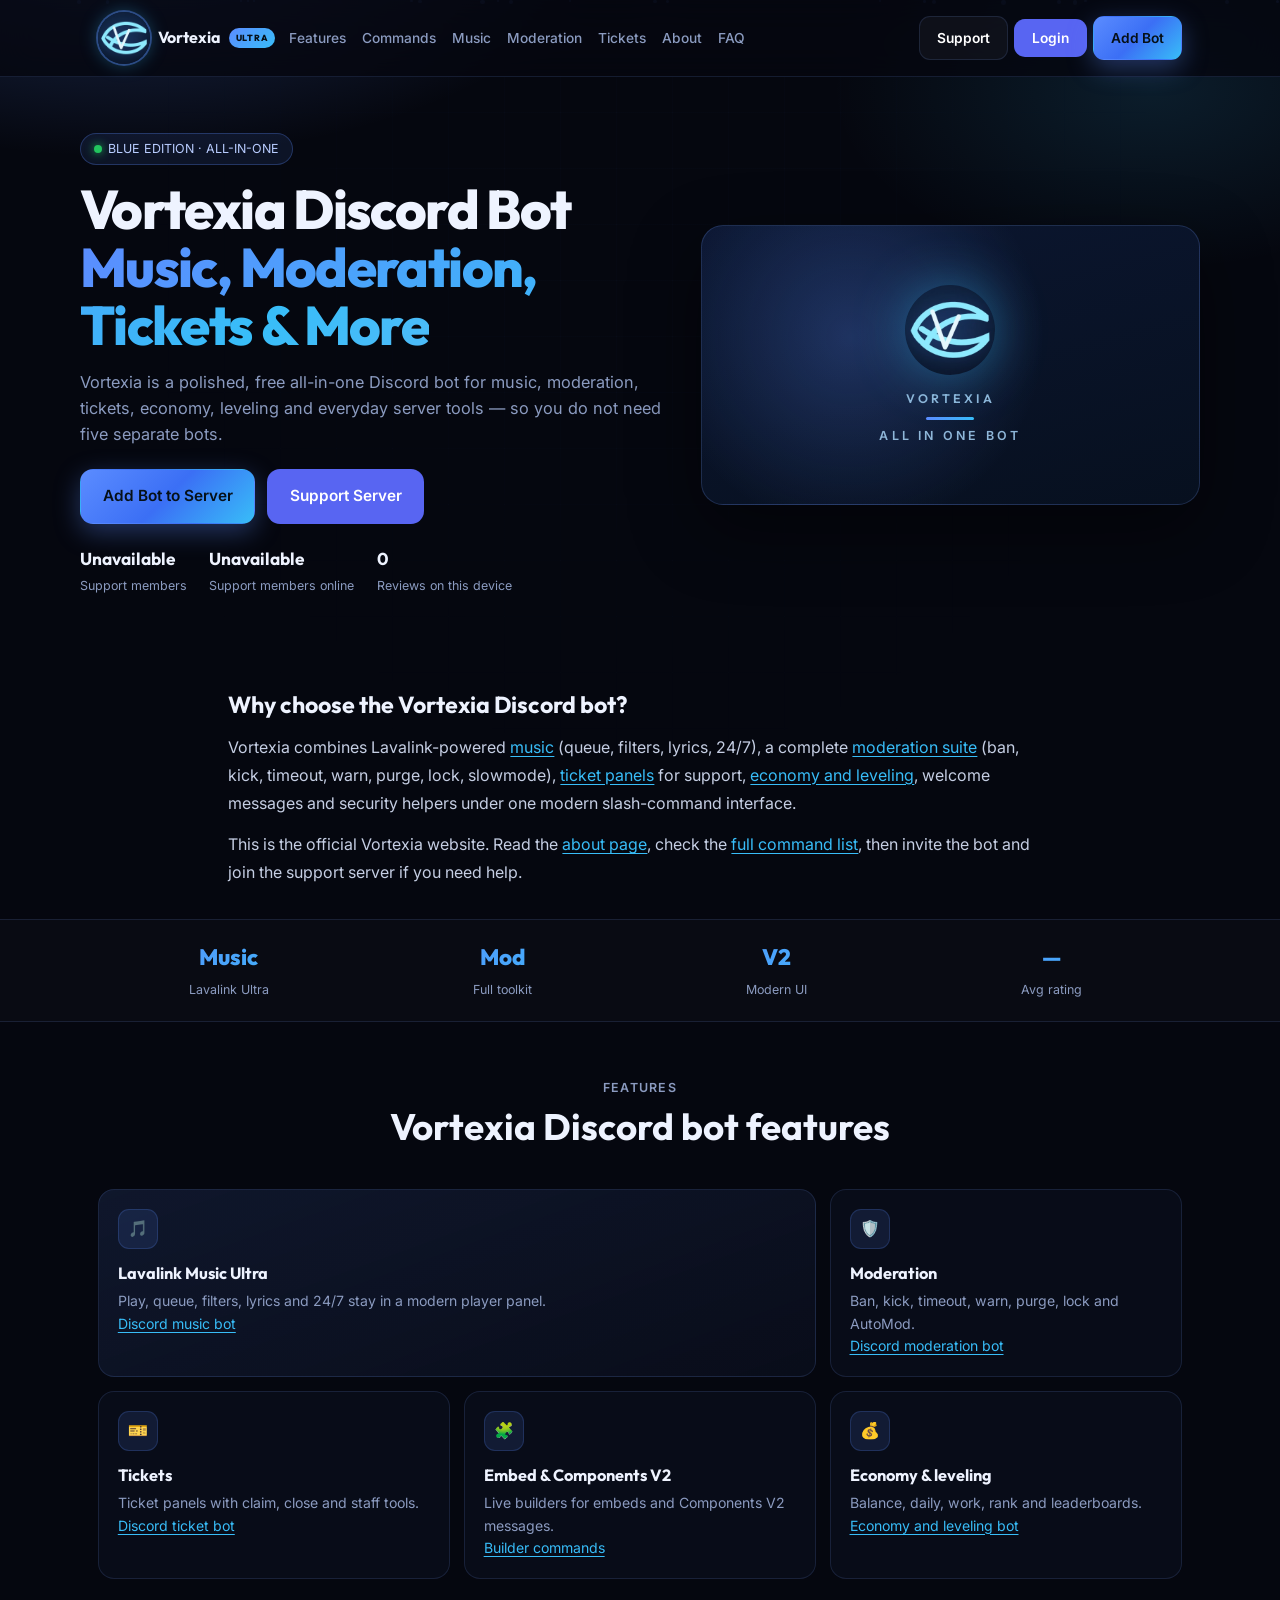
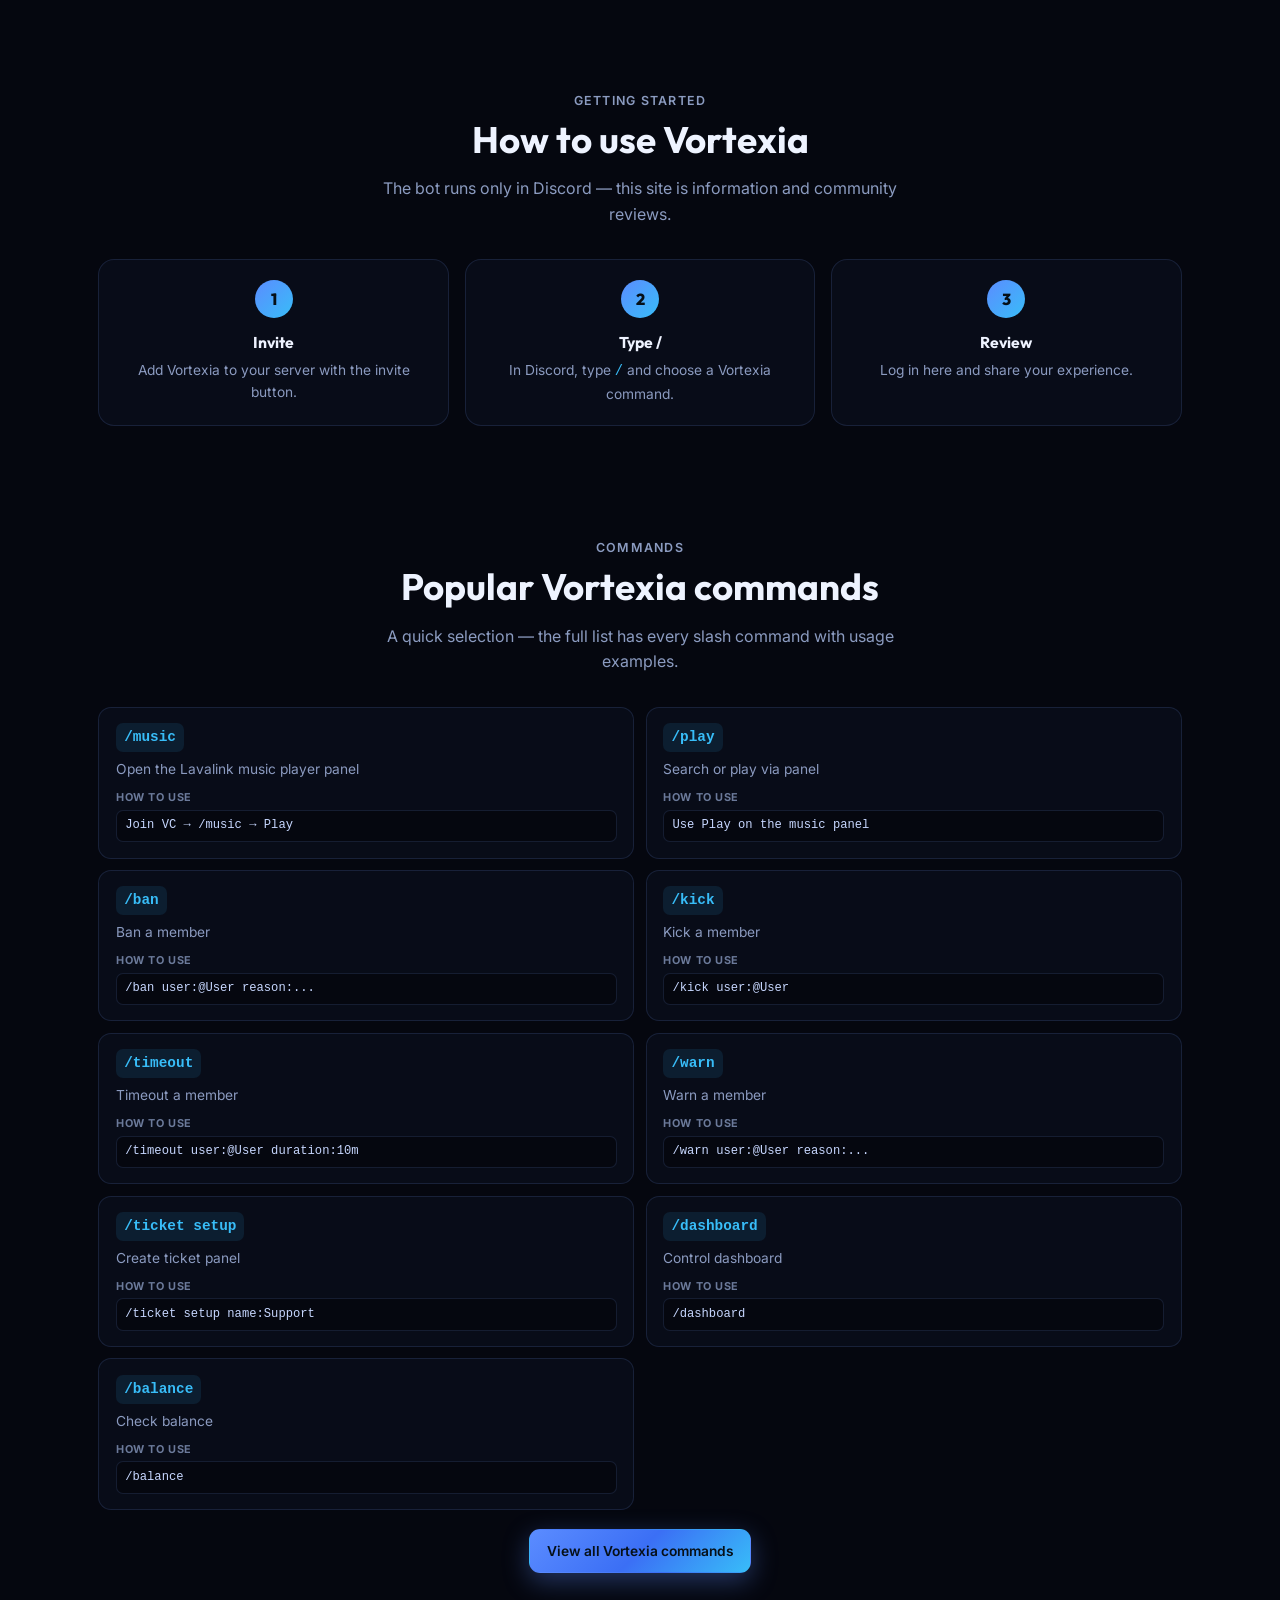
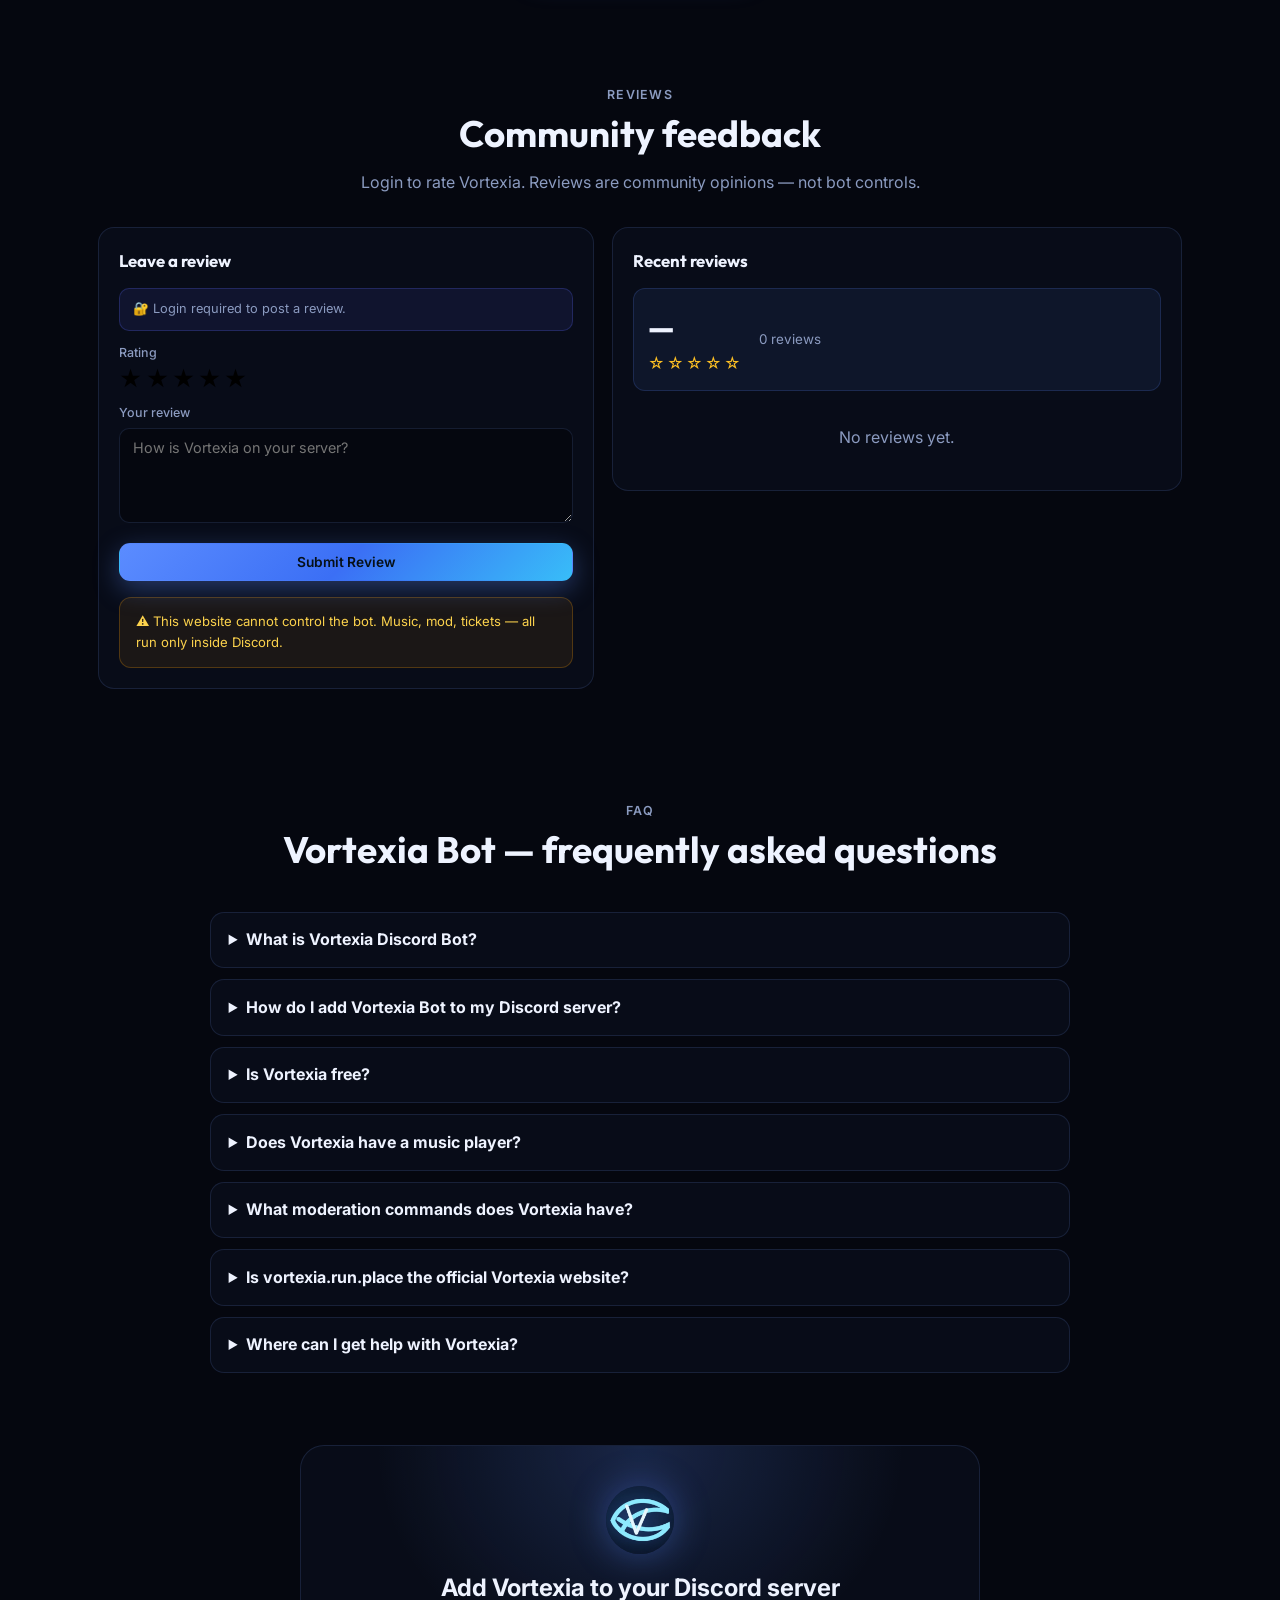
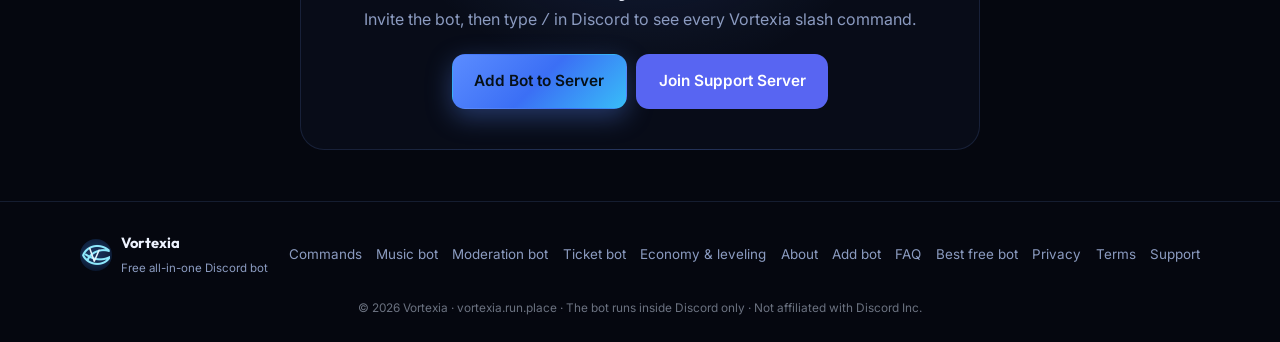
==== commit 7e96ce65: "Add files via upload" ====
--- a/index.html
+++ b/index.html
@@ -3,8 +3,9 @@
 <head>
 <meta charset="UTF-8"/>
 <meta name="viewport" content="width=device-width, initial-scale=1.0"/>
-<title>Vortexia Discord Bot — Free Music, Moderation &amp; Tickets</title>
-<meta name="description" content="Vortexia is a free all-in-one Discord bot: Lavalink music, moderation, tickets, economy, leveling and welcome tools. Official site — invite Vortexia today."/>
+<title>Vortexia Discord Bot – Free Music, Moderation &amp; Tickets</title>
+<meta name="description" content="Vortexia is a free all-in-one Discord bot: Lavalink music, moderation, AutoMod, tickets, economy and leveling. Add it to your server in one click."/>
+<meta name="keywords" content="Vortexia Discord Bot, free Discord bot, all-in-one Discord bot, free Discord music bot, Discord moderation bot free, Discord ticket bot, Lavalink music bot, Discord economy bot, Discord leveling bot, best free Discord bot, multipurpose Discord bot, free Discord bot no premium"/>
 <meta name="robots" content="index, follow, max-image-preview:large"/>
 <link rel="canonical" href="https://vortexia.run.place/"/>
 <meta name="theme-color" content="#5B8CFF"/>
@@ -16,16 +17,16 @@
 <link rel="apple-touch-icon" sizes="180x180" href="/apple-touch-icon.png"/>
 <meta property="og:type" content="website"/>
 <meta property="og:site_name" content="Vortexia"/>
-<meta property="og:title" content="Vortexia Discord Bot — Free Music, Moderation &amp; Tickets"/>
-<meta property="og:description" content="Vortexia is a free all-in-one Discord bot: Lavalink music, moderation, tickets, economy, leveling and welcome tools. Official site — invite Vortexia today."/>
+<meta property="og:title" content="Vortexia Discord Bot – Free Music, Moderation &amp; Tickets"/>
+<meta property="og:description" content="Vortexia is a free all-in-one Discord bot: Lavalink music, moderation, AutoMod, tickets, economy and leveling. Add it to your server in one click."/>
 <meta property="og:url" content="https://vortexia.run.place/"/>
 <meta property="og:image" content="https://vortexia.run.place/og-image.png"/>
 <meta property="og:image:width" content="1200"/>
 <meta property="og:image:height" content="630"/>
-<meta property="og:image:alt" content="Vortexia Discord Bot logo"/>
+<meta property="og:image:alt" content="Vortexia Discord Bot banner — all in one bot"/>
 <meta name="twitter:card" content="summary_large_image"/>
-<meta name="twitter:title" content="Vortexia Discord Bot — Free Music, Moderation &amp; Tickets"/>
-<meta name="twitter:description" content="Vortexia is a free all-in-one Discord bot: Lavalink music, moderation, tickets, economy, leveling and welcome tools. Official site — invite Vortexia today."/>
+<meta name="twitter:title" content="Vortexia Discord Bot – Free Music, Moderation &amp; Tickets"/>
+<meta name="twitter:description" content="Vortexia is a free all-in-one Discord bot: Lavalink music, moderation, AutoMod, tickets, economy and leveling. Add it to your server in one click."/>
 <meta name="twitter:image" content="https://vortexia.run.place/og-image.png"/>
 <!-- Search Console: paste your verification tag here, e.g. <meta name="google-site-verification" content="XXXX"/> -->
 <link rel="preconnect" href="https://fonts.googleapis.com"/><link rel="preconnect" href="https://fonts.gstatic.com" crossorigin/>
@@ -41,10 +42,14 @@
    "name": "Vortexia",
    "alternateName": [
     "Vortexia Bot",
-    "Vortexia Discord Bot"
+    "Vortexia Discord Bot",
+    "Vortexia Music Bot",
+    "Vortexia Moderation Bot",
+    "free Discord bot",
+    "all-in-one Discord bot"
    ],
    "url": "https://vortexia.run.place/",
-   "description": "Official website of Vortexia, a free all-in-one Discord bot.",
+   "description": "Official website of Vortexia, a free all-in-one Discord bot with Lavalink music, moderation, tickets, economy and leveling.",
    "inLanguage": "en",
    "publisher": {
     "@id": "https://vortexia.run.place/#organization"
@@ -74,7 +79,7 @@
    "@type": "WebPage",
    "@id": "https://vortexia.run.place/#webpage",
    "url": "https://vortexia.run.place/",
-   "name": "Vortexia Discord Bot — Free Music, Moderation & Tickets",
+   "name": "Vortexia Discord Bot — Free All-in-One Music, Moderation, Tickets & Economy Bot",
    "isPartOf": {
     "@id": "https://vortexia.run.place/#website"
    },
@@ -92,20 +97,24 @@
    "name": "Vortexia",
    "alternateName": [
     "Vortexia Bot",
-    "Vortexia Discord Bot"
+    "Vortexia Discord Bot",
+    "Vortexia Music Bot",
+    "Vortexia Moderation Bot",
+    "free Discord music bot",
+    "free Discord moderation bot"
    ],
    "applicationCategory": "UtilitiesApplication",
    "operatingSystem": "Discord",
    "url": "https://vortexia.run.place/",
    "image": "https://vortexia.run.place/logo.png",
    "downloadUrl": "https://discord.com/oauth2/authorize?client_id=1205185289627115670&permissions=8&scope=bot%20applications.commands",
-   "description": "Free all-in-one Discord bot with Lavalink music, moderation, tickets, economy, leveling, welcome and utility commands.",
+   "description": "Free all-in-one Discord bot with Lavalink music player, full moderation suite, ticket system, economy, leveling, welcome messages and utility slash commands. Best free multipurpose Discord bot.",
    "offers": {
     "@type": "Offer",
     "price": "0",
     "priceCurrency": "USD"
    },
-   "featureList": "Music, Moderation, Tickets, Economy, Leveling, Welcome, AutoMod, Embed builder, Components V2, Utility"
+   "featureList": "Music, Moderation, Tickets, Economy, Leveling, Welcome, AutoMod, Embed builder, Components V2, Utility, Lavalink, 24/7 Music"
   },
   {
    "@type": "FAQPage",
@@ -252,7 +261,7 @@
 </div></section>
 </main><footer><div class="foot">
 <div class="foot-b"><img width="48" height="48" loading="lazy" src="/logo.png" alt="Vortexia logo"/><div><strong>Vortexia</strong><span>Free all-in-one Discord bot</span></div></div>
-<nav class="foot-l" aria-label="Footer"><a href="/commands">Commands</a><a href="/music-bot">Music bot</a><a href="/moderation-bot">Moderation bot</a><a href="/ticket-bot">Ticket bot</a><a href="/economy-leveling-bot">Economy &amp; leveling</a><a href="/about">About</a><a href="https://discord.gg/7RfWAKeAZZ" target="_blank" rel="noopener noreferrer">Support</a></nav>
+<nav class="foot-l" aria-label="Footer"><a href="/commands">Commands</a><a href="/music-bot">Music bot</a><a href="/moderation-bot">Moderation bot</a><a href="/ticket-bot">Ticket bot</a><a href="/economy-leveling-bot">Economy &amp; leveling</a><a href="/about">About</a><a href="/add-bot">Add bot</a><a href="/faq">FAQ</a><a href="/best-free-discord-bot">Best free bot</a><a href="/privacy">Privacy</a><a href="/terms">Terms</a><a href="https://discord.gg/7RfWAKeAZZ" target="_blank" rel="noopener noreferrer">Support</a></nav>
 <p class="copy">© 2026 Vortexia · vortexia.run.place · The bot runs inside Discord only · Not affiliated with Discord Inc.</p>
 </div></footer>
 <div class="modal-bg" id="loginModal">
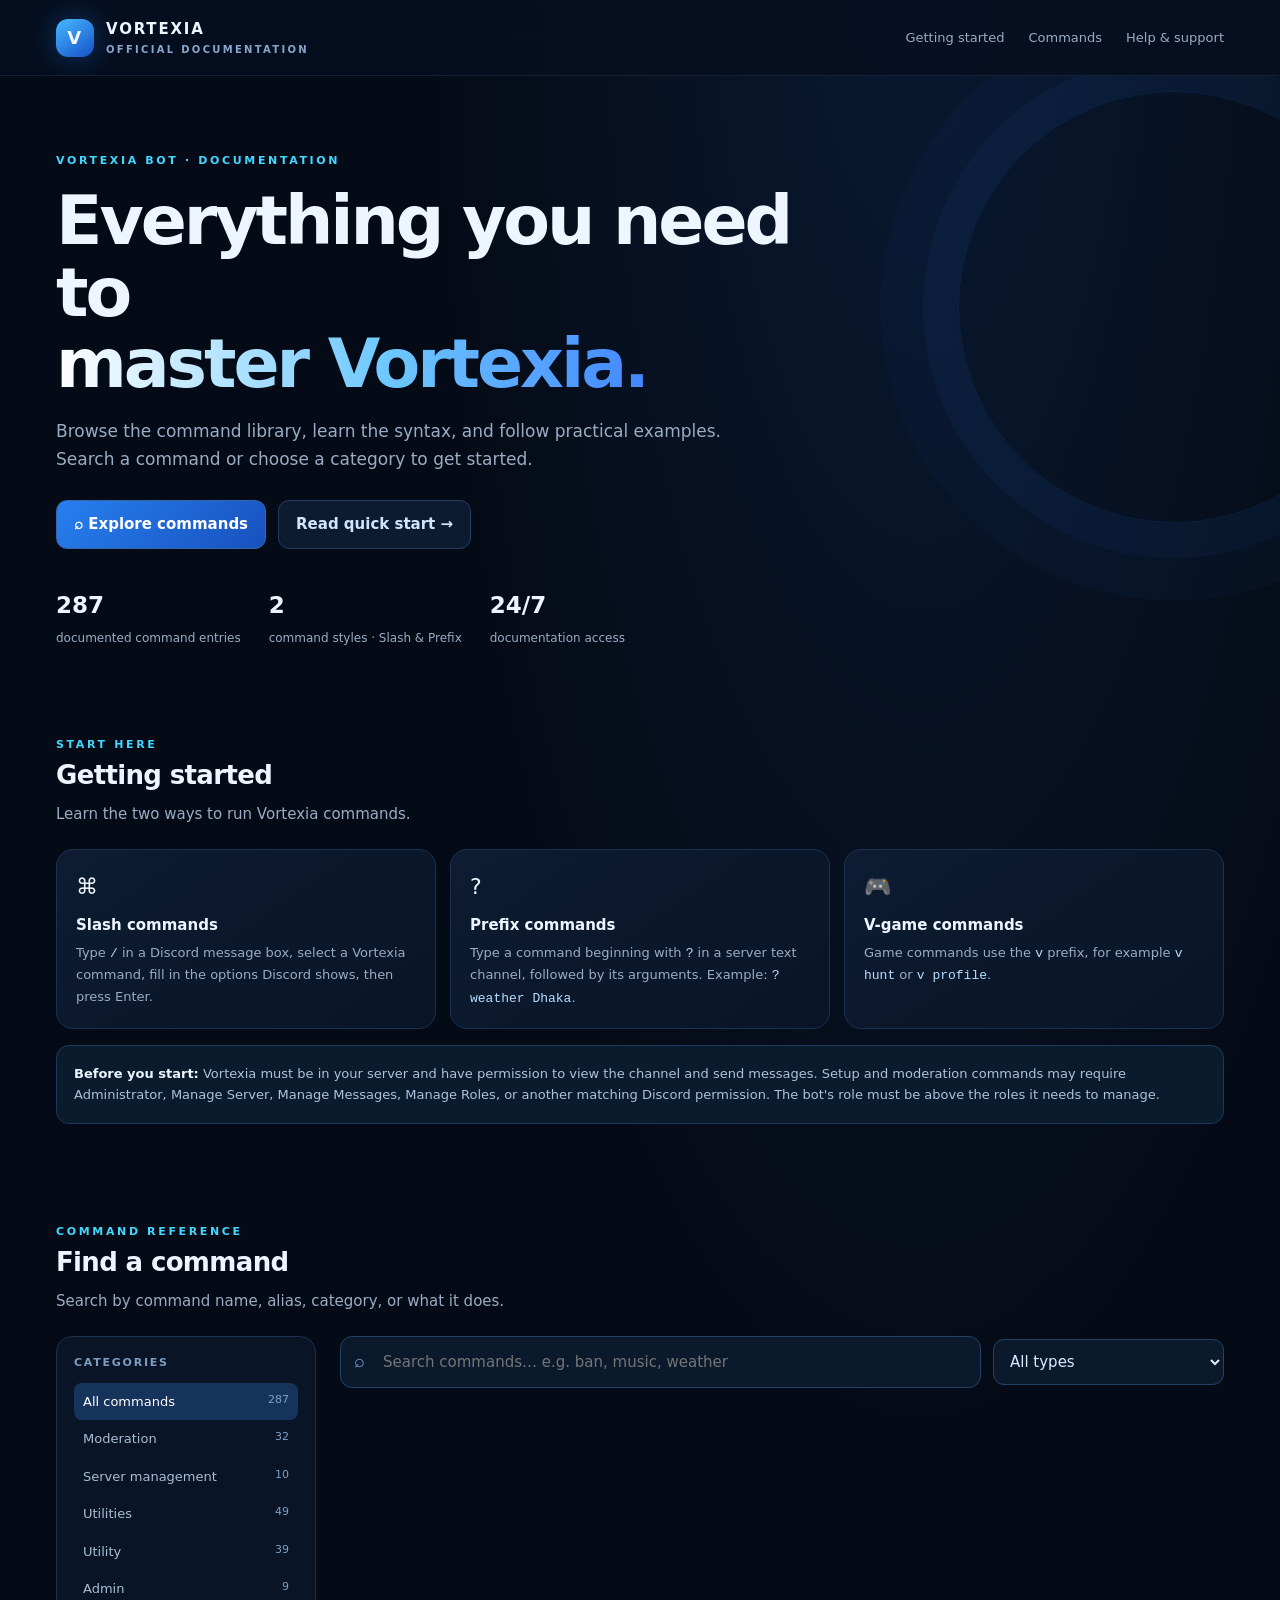
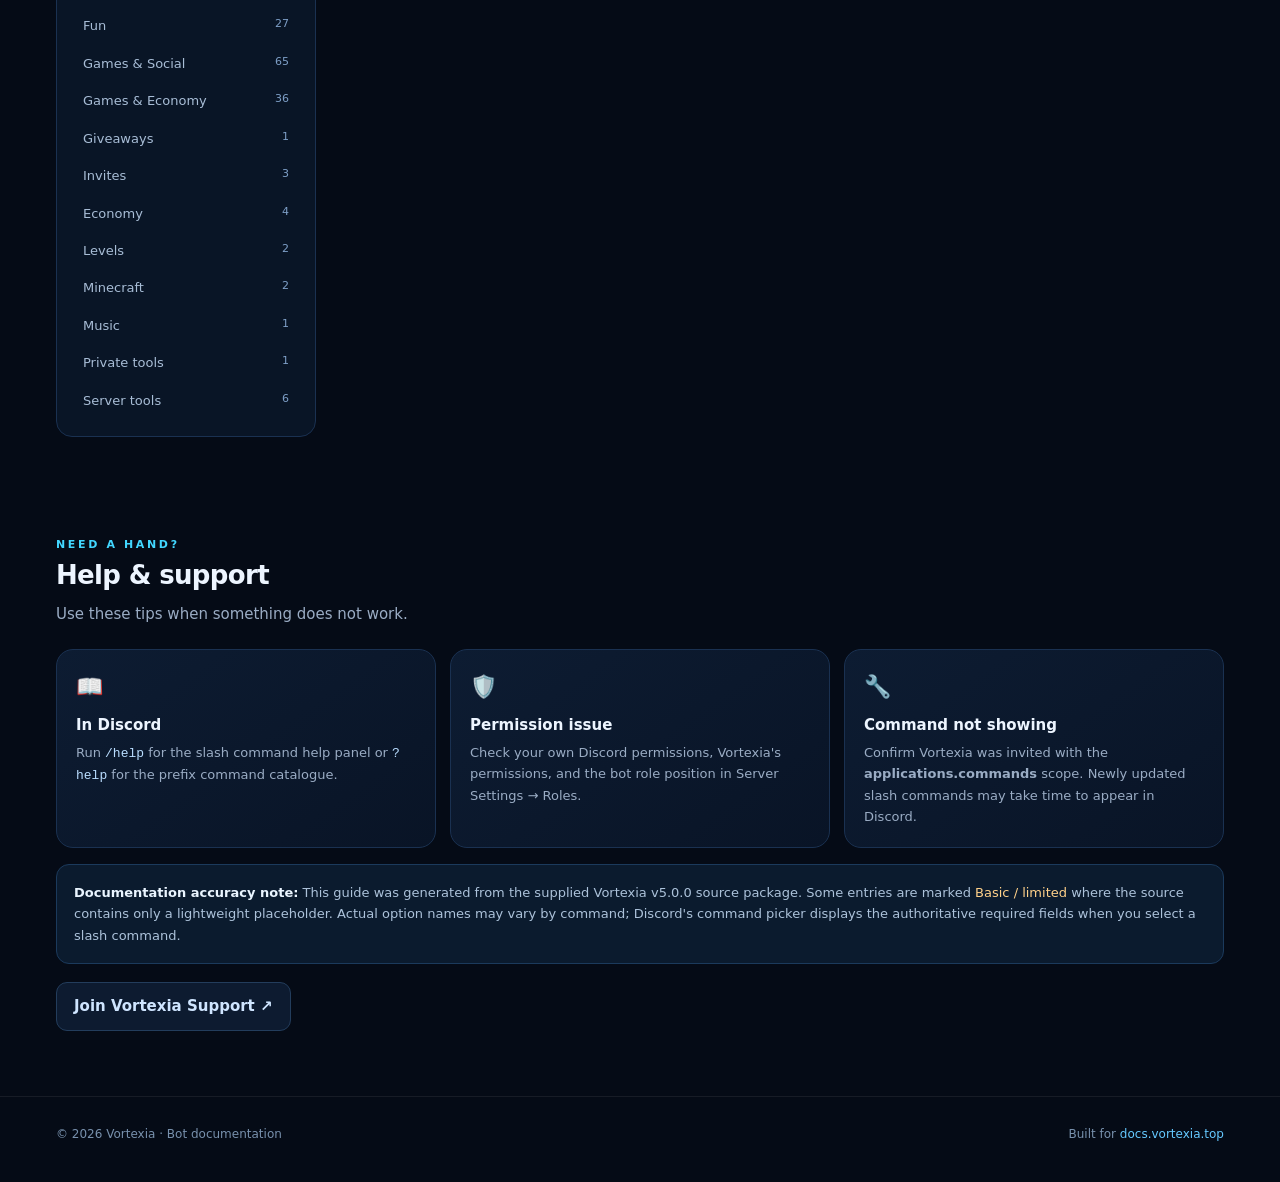
==== commit d770f907: "Add files via upload" ====
--- a/index.html
+++ b/index.html
@@ -1,287 +1,33 @@
-<!DOCTYPE html>
+<!doctype html>
 <html lang="en">
 <head>
-<meta charset="UTF-8"/>
-<meta name="viewport" content="width=device-width, initial-scale=1.0"/>
-<title>Vortexia Discord Bot – Free Music, Moderation &amp; Tickets</title>
-<meta name="description" content="Vortexia is a free all-in-one Discord bot: Lavalink music, moderation, AutoMod, tickets, economy and leveling. Add it to your server in one click."/>
-<meta name="keywords" content="Vortexia Discord Bot, free Discord bot, all-in-one Discord bot, free Discord music bot, Discord moderation bot free, Discord ticket bot, Lavalink music bot, Discord economy bot, Discord leveling bot, best free Discord bot, multipurpose Discord bot, free Discord bot no premium"/>
-<meta name="robots" content="index, follow, max-image-preview:large"/>
-<link rel="canonical" href="https://vortexia.run.place/"/>
-<meta name="theme-color" content="#5B8CFF"/>
-<meta name="application-name" content="Vortexia"/>
-<link rel="manifest" href="/site.webmanifest"/>
-<link rel="icon" href="/favicon.ico" sizes="any"/>
-<link rel="icon" type="image/png" sizes="48x48" href="/favicon-48.png"/>
-<link rel="icon" type="image/png" sizes="192x192" href="/favicon-192.png"/>
-<link rel="apple-touch-icon" sizes="180x180" href="/apple-touch-icon.png"/>
-<meta property="og:type" content="website"/>
-<meta property="og:site_name" content="Vortexia"/>
-<meta property="og:title" content="Vortexia Discord Bot – Free Music, Moderation &amp; Tickets"/>
-<meta property="og:description" content="Vortexia is a free all-in-one Discord bot: Lavalink music, moderation, AutoMod, tickets, economy and leveling. Add it to your server in one click."/>
-<meta property="og:url" content="https://vortexia.run.place/"/>
-<meta property="og:image" content="https://vortexia.run.place/og-image.png"/>
-<meta property="og:image:width" content="1200"/>
-<meta property="og:image:height" content="630"/>
-<meta property="og:image:alt" content="Vortexia Discord Bot banner — all in one bot"/>
-<meta name="twitter:card" content="summary_large_image"/>
-<meta name="twitter:title" content="Vortexia Discord Bot – Free Music, Moderation &amp; Tickets"/>
-<meta name="twitter:description" content="Vortexia is a free all-in-one Discord bot: Lavalink music, moderation, AutoMod, tickets, economy and leveling. Add it to your server in one click."/>
-<meta name="twitter:image" content="https://vortexia.run.place/og-image.png"/>
-<!-- Search Console: paste your verification tag here, e.g. <meta name="google-site-verification" content="XXXX"/> -->
-<link rel="preconnect" href="https://fonts.googleapis.com"/><link rel="preconnect" href="https://fonts.gstatic.com" crossorigin/>
-<link href="https://fonts.googleapis.com/css2?family=Inter:wght@400;500;600;700;800&family=Outfit:wght@600;700;800&display=swap" rel="stylesheet"/>
-<script>document.documentElement.className+=" js"</script>
-<link rel="stylesheet" href="/style.css"/>
-<script type="application/ld+json">{
- "@context": "https://schema.org",
- "@graph": [
-  {
-   "@type": "WebSite",
-   "@id": "https://vortexia.run.place/#website",
-   "name": "Vortexia",
-   "alternateName": [
-    "Vortexia Bot",
-    "Vortexia Discord Bot",
-    "Vortexia Music Bot",
-    "Vortexia Moderation Bot",
-    "free Discord bot",
-    "all-in-one Discord bot"
-   ],
-   "url": "https://vortexia.run.place/",
-   "description": "Official website of Vortexia, a free all-in-one Discord bot with Lavalink music, moderation, tickets, economy and leveling.",
-   "inLanguage": "en",
-   "publisher": {
-    "@id": "https://vortexia.run.place/#organization"
-   }
-  },
-  {
-   "@type": "Organization",
-   "@id": "https://vortexia.run.place/#organization",
-   "name": "Vortexia",
-   "url": "https://vortexia.run.place/",
-   "logo": {
-    "@type": "ImageObject",
-    "@id": "https://vortexia.run.place/#logo",
-    "url": "https://vortexia.run.place/logo.png",
-    "contentUrl": "https://vortexia.run.place/logo.png",
-    "width": 512,
-    "height": 512
-   },
-   "image": {
-    "@id": "https://vortexia.run.place/#logo"
-   },
-   "sameAs": [
-    "https://discord.gg/7RfWAKeAZZ"
-   ]
-  },
-  {
-   "@type": "WebPage",
-   "@id": "https://vortexia.run.place/#webpage",
-   "url": "https://vortexia.run.place/",
-   "name": "Vortexia Discord Bot — Free All-in-One Music, Moderation, Tickets & Economy Bot",
-   "isPartOf": {
-    "@id": "https://vortexia.run.place/#website"
-   },
-   "about": {
-    "@id": "https://vortexia.run.place/#software"
-   },
-   "primaryImageOfPage": {
-    "@id": "https://vortexia.run.place/#logo"
-   },
-   "inLanguage": "en"
-  },
-  {
-   "@type": "SoftwareApplication",
-   "@id": "https://vortexia.run.place/#software",
-   "name": "Vortexia",
-   "alternateName": [
-    "Vortexia Bot",
-    "Vortexia Discord Bot",
-    "Vortexia Music Bot",
-    "Vortexia Moderation Bot",
-    "free Discord music bot",
-    "free Discord moderation bot"
-   ],
-   "applicationCategory": "UtilitiesApplication",
-   "operatingSystem": "Discord",
-   "url": "https://vortexia.run.place/",
-   "image": "https://vortexia.run.place/logo.png",
-   "downloadUrl": "https://discord.com/oauth2/authorize?client_id=1205185289627115670&permissions=8&scope=bot%20applications.commands",
-   "description": "Free all-in-one Discord bot with Lavalink music player, full moderation suite, ticket system, economy, leveling, welcome messages and utility slash commands. Best free multipurpose Discord bot.",
-   "offers": {
-    "@type": "Offer",
-    "price": "0",
-    "priceCurrency": "USD"
-   },
-   "featureList": "Music, Moderation, Tickets, Economy, Leveling, Welcome, AutoMod, Embed builder, Components V2, Utility, Lavalink, 24/7 Music"
-  },
-  {
-   "@type": "FAQPage",
-   "@id": "https://vortexia.run.place/#faq",
-   "mainEntity": [
-    {
-     "@type": "Question",
-     "name": "What is Vortexia Discord Bot?",
-     "acceptedAnswer": {
-      "@type": "Answer",
-      "text": "Vortexia (also written Vortexia Bot) is a free all-in-one Discord bot with music, moderation, tickets, economy, leveling, welcome messages, embed builders and utility slash commands."
-     }
-    },
-    {
-     "@type": "Question",
-     "name": "How do I add Vortexia Bot to my Discord server?",
-     "acceptedAnswer": {
-      "@type": "Answer",
-      "text": "Click the Add Bot button on vortexia.run.place, choose your server and authorize. Then type / in Discord to see all Vortexia slash commands."
-     }
-    },
-    {
-     "@type": "Question",
-     "name": "Is Vortexia free?",
-     "acceptedAnswer": {
-      "@type": "Answer",
-      "text": "Yes. Vortexia is free to invite and use on your Discord server."
-     }
-    },
-    {
-     "@type": "Question",
-     "name": "Does Vortexia have a music player?",
-     "acceptedAnswer": {
-      "@type": "Answer",
-      "text": "Yes. The /music command opens a Lavalink-powered player panel with queue, filters, lyrics and 24/7 mode."
-     }
-    },
-    {
-     "@type": "Question",
-     "name": "What moderation commands does Vortexia have?",
-     "acceptedAnswer": {
-      "@type": "Answer",
-      "text": "Ban, kick, timeout, warn, purge, lock, slowmode, plus an AutoMod panel and security tools."
-     }
-    },
-    {
-     "@type": "Question",
-     "name": "Is vortexia.run.place the official Vortexia website?",
-     "acceptedAnswer": {
-      "@type": "Answer",
-      "text": "Yes. vortexia.run.place is the official information and invite page for the Vortexia Discord bot. It is the successor of the older vortexia.top site."
-     }
-    },
-    {
-     "@type": "Question",
-     "name": "Where can I get help with Vortexia?",
-     "acceptedAnswer": {
-      "@type": "Answer",
-      "text": "Join the official Vortexia support server on Discord: https://discord.gg/7RfWAKeAZZ"
-     }
-    }
-   ]
-  }
- ]
-}</script>
-</head>
-<body><a class="skip-link" href="#main-content">Skip to main content</a>
-<div class="bg"></div><div class="grid"></div><div class="particles" id="particles"></div>
-<header class="nav" id="nav"><div class="nav-in">
-<a class="brand" href="/" aria-label="Vortexia home"><img src="/logo.png" alt="Vortexia Discord Bot logo" width="52" height="52" decoding="async"/><span>Vortexia</span><span class="badge">ULTRA</span></a>
-<nav class="links" aria-label="Main"><a href="/#features">Features</a><a href="/commands">Commands</a><a href="/music-bot">Music</a><a href="/moderation-bot">Moderation</a><a href="/ticket-bot">Tickets</a><a href="/about">About</a><a href="/#faq">FAQ</a></nav>
-<div class="nav-cta"><a class="btn btn-g" href="https://discord.gg/7RfWAKeAZZ" target="_blank" rel="noopener noreferrer">Support</a><button class="btn btn-discord" id="btnLogin" type="button">Login</button><div class="user-chip" id="userChip" title="Account"><img id="userAvatar" alt="User avatar" width="26" height="26"/><span id="userName">User</span></div>
-<a class="btn btn-p" href="https://discord.com/oauth2/authorize?client_id=1205185289627115670&amp;permissions=8&amp;scope=bot%20applications.commands" target="_blank" rel="noopener noreferrer">Add Bot</a></div>
-<button class="menu" id="menu" type="button" aria-label="Menu"><span></span><span></span><span></span></button>
-</div></header><main id="main-content"><section class="hero"><div class="hero-in"><div>
-<div class="pill"><span class="dot"></span> BLUE EDITION · ALL-IN-ONE</div>
-<h1>Vortexia Discord Bot<br><span class="grad">Music, Moderation, Tickets &amp; More</span></h1>
-<p class="lead">Vortexia is a polished, free all-in-one Discord bot for music, moderation, tickets, economy, leveling and everyday server tools — so you do not need five separate bots.</p>
-<div class="cta-row"><a class="btn btn-p btn-lg" href="https://discord.com/oauth2/authorize?client_id=1205185289627115670&amp;permissions=8&amp;scope=bot%20applications.commands" target="_blank" rel="noopener noreferrer">Add Bot to Server</a>
-<a class="btn btn-discord btn-lg" href="https://discord.gg/7RfWAKeAZZ" target="_blank" rel="noopener noreferrer">Support Server</a></div>
-<div class="meta"><div><strong id="mCount">—</strong><span>Support members</span></div><div><strong id="oCount">—</strong><span>Support members online</span></div><div><strong id="rCount">0</strong><span>Reviews on this device</span></div></div>
-</div>
-<div class="banner"><img class="banner-logo" src="/logo.png" alt="Vortexia Discord Bot logo" width="180" height="180" fetchpriority="high" decoding="async"/>
-<p class="banner-title">VORTEXIA</p><div class="line"></div><p>ALL IN ONE BOT</p></div></div></section>
-
-<section class="prose"><h2>Why choose the Vortexia Discord bot?</h2>
-<p>Vortexia combines Lavalink-powered <a href="/music-bot">music</a> (queue, filters, lyrics, 24/7), a complete <a href="/moderation-bot">moderation suite</a> (ban, kick, timeout, warn, purge, lock, slowmode), <a href="/ticket-bot">ticket panels</a> for support, <a href="/economy-leveling-bot">economy and leveling</a>, welcome messages and security helpers under one modern slash-command interface.</p>
-<p>This is the official Vortexia website. Read the <a href="/about">about page</a>, check the <a href="/commands">full command list</a>, then invite the bot and join the support server if you need help.</p></section>
-
-<section class="strip"><div class="strip-in"><div><strong>Music</strong><span>Lavalink Ultra</span></div><div><strong>Mod</strong><span>Full toolkit</span></div><div><strong>V2</strong><span>Modern UI</span></div><div><strong id="statAvg">—</strong><span>Avg rating</span></div></div></section>
-
-<section class="sec" id="features"><div class="head"><p class="eye">Features</p><h2>Vortexia Discord bot features</h2></div><div class="feat"><article class="fcard big reveal"><div class="ic">🎵</div><h3>Lavalink Music Ultra</h3><p>Play, queue, filters, lyrics and 24/7 stay in a modern player panel.</p><p><a class="inline-link" href="/music-bot">Discord music bot</a></p></article><article class="fcard reveal"><div class="ic">🛡️</div><h3>Moderation</h3><p>Ban, kick, timeout, warn, purge, lock and AutoMod.</p><p><a class="inline-link" href="/moderation-bot">Discord moderation bot</a></p></article><article class="fcard reveal"><div class="ic">🎫</div><h3>Tickets</h3><p>Ticket panels with claim, close and staff tools.</p><p><a class="inline-link" href="/ticket-bot">Discord ticket bot</a></p></article><article class="fcard reveal"><div class="ic">🧩</div><h3>Embed &amp; Components V2</h3><p>Live builders for embeds and Components V2 messages.</p><p><a class="inline-link" href="/commands">Builder commands</a></p></article><article class="fcard reveal"><div class="ic">💰</div><h3>Economy &amp; leveling</h3><p>Balance, daily, work, rank and leaderboards.</p><p><a class="inline-link" href="/economy-leveling-bot">Economy and leveling bot</a></p></article></div></section>
-
-<section class="sec" id="howto"><div class="head"><p class="eye">Getting started</p><h2>How to use Vortexia</h2><p>The bot runs only in Discord — this site is information and community reviews.</p></div>
-<div class="howto"><div class="hstep"><div class="hnum">1</div><h3>Invite</h3><p>Add Vortexia to your server with the invite button.</p></div>
-<div class="hstep"><div class="hnum">2</div><h3>Type /</h3><p>In Discord, type <code style="color:var(--cyan)">/</code> and choose a Vortexia command.</p></div>
-<div class="hstep"><div class="hnum">3</div><h3>Review</h3><p>Log in here and share your experience.</p></div></div></section>
-
-<section class="sec" id="commands"><div class="head"><p class="eye">Commands</p><h2>Popular Vortexia commands</h2><p>A quick selection — the full list has every slash command with usage examples.</p></div>
-<div class="cmd-grid"><article class="cmd-card"><code class="cmd-name">/music</code><p class="cmd-desc">Open the Lavalink music player panel</p><div class="cmd-how"><span>How to use</span><code>Join VC → /music → Play</code></div></article><article class="cmd-card"><code class="cmd-name">/play</code><p class="cmd-desc">Search or play via panel</p><div class="cmd-how"><span>How to use</span><code>Use Play on the music panel</code></div></article><article class="cmd-card"><code class="cmd-name">/ban</code><p class="cmd-desc">Ban a member</p><div class="cmd-how"><span>How to use</span><code>/ban user:@User reason:...</code></div></article><article class="cmd-card"><code class="cmd-name">/kick</code><p class="cmd-desc">Kick a member</p><div class="cmd-how"><span>How to use</span><code>/kick user:@User</code></div></article><article class="cmd-card"><code class="cmd-name">/timeout</code><p class="cmd-desc">Timeout a member</p><div class="cmd-how"><span>How to use</span><code>/timeout user:@User duration:10m</code></div></article><article class="cmd-card"><code class="cmd-name">/warn</code><p class="cmd-desc">Warn a member</p><div class="cmd-how"><span>How to use</span><code>/warn user:@User reason:...</code></div></article><article class="cmd-card"><code class="cmd-name">/ticket setup</code><p class="cmd-desc">Create ticket panel</p><div class="cmd-how"><span>How to use</span><code>/ticket setup name:Support</code></div></article><article class="cmd-card"><code class="cmd-name">/dashboard</code><p class="cmd-desc">Control dashboard</p><div class="cmd-how"><span>How to use</span><code>/dashboard</code></div></article><article class="cmd-card"><code class="cmd-name">/balance</code><p class="cmd-desc">Check balance</p><div class="cmd-how"><span>How to use</span><code>/balance</code></div></article></div>
-<p class="more-link"><a class="btn btn-p" href="/commands">View all Vortexia commands</a></p></section>
-
-<section class="sec" id="reviews">
-<div class="head"><p class="eye">Reviews</p><h2>Community feedback</h2><p>Login to rate Vortexia. Reviews are community opinions — not bot controls.</p></div>
-<div class="rev-layout">
-<div class="rev-form">
-<h3>Leave a review</h3>
-<div class="lock-hint" id="loginHint">🔐 Login required to post.</div>
-<div class="field"><label>Rating</label>
-<div class="stars-pick" id="starPick">
-<button data-v="1" type="button">★</button>
-<button data-v="2" type="button">★</button>
-<button data-v="3" type="button">★</button>
-<button data-v="4" type="button">★</button>
-<button data-v="5" type="button">★</button>
-</div>
-</div>
-<div class="field"><label for="revText">Your review</label>
-<textarea id="revText" maxlength="400" placeholder="How is Vortexia on your server?"></textarea>
-</div>
-<button class="btn btn-p" id="btnSubmitReview" style="width:100%" type="button">Submit Review</button>
-<div class="note-box">⚠️ This website cannot control the bot. Music, mod, tickets — all run only inside Discord.</div>
-</div>
-<div class="rev-list">
-<h3>Recent reviews</h3>
-<div class="avg-box">
-<div><div class="avg-num" id="avgNum">—</div><div class="avg-stars" id="avgStars">★★★★★</div></div>
-<div style="color:var(--muted);font-size:.84rem"><span id="avgCount">0</span> reviews</div>
-</div>
-<div id="reviewsBox"><p style="color:var(--muted);text-align:center;padding:1.2rem">No reviews yet.</p></div>
-</div>
-</div>
-</section>
-
-<section class="sec" id="faq"><div class="head"><p class="eye">FAQ</p><h2>Vortexia Bot — frequently asked questions</h2></div>
-<div style="max-width:860px;margin:0 auto"><div class="faq-list"><details><summary>What is Vortexia Discord Bot?</summary><p>Vortexia (also written Vortexia Bot) is a free all-in-one Discord bot with music, moderation, tickets, economy, leveling, welcome messages, embed builders and utility slash commands.</p></details><details><summary>How do I add Vortexia Bot to my Discord server?</summary><p>Click the Add Bot button on vortexia.run.place, choose your server and authorize. Then type / in Discord to see all Vortexia slash commands.</p></details><details><summary>Is Vortexia free?</summary><p>Yes. Vortexia is free to invite and use on your Discord server.</p></details><details><summary>Does Vortexia have a music player?</summary><p>Yes. The /music command opens a Lavalink-powered player panel with queue, filters, lyrics and 24/7 mode.</p></details><details><summary>What moderation commands does Vortexia have?</summary><p>Ban, kick, timeout, warn, purge, lock, slowmode, plus an AutoMod panel and security tools.</p></details><details><summary>Is vortexia.run.place the official Vortexia website?</summary><p>Yes. vortexia.run.place is the official information and invite page for the Vortexia Discord bot. It is the successor of the older vortexia.top site.</p></details><details><summary>Where can I get help with Vortexia?</summary><p>Join the official Vortexia support server on Discord: https://discord.gg/7RfWAKeAZZ</p></details></div></div></section>
-
-<section class="cta" id="invite"><div class="cta-in">
-<img width="48" height="48" loading="lazy" src="/logo.png" alt="Vortexia logo"/>
-<h2>Add Vortexia to your Discord server</h2>
-<p>Invite the bot, then type <code>/</code> in Discord to see every Vortexia slash command.</p>
-<div class="cta-btns"><a class="btn btn-p btn-lg" href="https://discord.com/oauth2/authorize?client_id=1205185289627115670&amp;permissions=8&amp;scope=bot%20applications.commands" target="_blank" rel="noopener noreferrer">Add Bot to Server</a>
-<a class="btn btn-discord btn-lg" href="https://discord.gg/7RfWAKeAZZ" target="_blank" rel="noopener noreferrer">Join Support Server</a></div>
-</div></section>
-</main><footer><div class="foot">
-<div class="foot-b"><img width="48" height="48" loading="lazy" src="/logo.png" alt="Vortexia logo"/><div><strong>Vortexia</strong><span>Free all-in-one Discord bot</span></div></div>
-<nav class="foot-l" aria-label="Footer"><a href="/commands">Commands</a><a href="/music-bot">Music bot</a><a href="/moderation-bot">Moderation bot</a><a href="/ticket-bot">Ticket bot</a><a href="/economy-leveling-bot">Economy &amp; leveling</a><a href="/about">About</a><a href="/add-bot">Add bot</a><a href="/faq">FAQ</a><a href="/best-free-discord-bot">Best free bot</a><a href="/privacy">Privacy</a><a href="/terms">Terms</a><a href="https://discord.gg/7RfWAKeAZZ" target="_blank" rel="noopener noreferrer">Support</a></nav>
-<p class="copy">© 2026 Vortexia · vortexia.run.place · The bot runs inside Discord only · Not affiliated with Discord Inc.</p>
-</div></footer>
-<div class="modal-bg" id="loginModal">
-<div class="modal">
-<button class="modal-close" id="closeLogin" type="button">×</button>
-<div style="text-align:center;margin-bottom:.9rem"><img alt="Vortexia" height="52" src="/logo.png" style="width:52px;height:52px;border-radius:50%;margin:0 auto;box-shadow:0 0 22px rgba(91,140,255,.4)" width="52"/></div>
-<h3 style="text-align:center">Login</h3>
-<p class="sub" style="text-align:center">Sign in to post reviews. No bot control from this site.</p>
-<button class="btn btn-discord" id="btnDiscordLogin" style="width:100%;margin-bottom:.45rem" type="button">Continue with Discord</button>
-<div class="divider">or guest</div>
-<div class="field"><label for="guestName">Display name</label><input id="guestName" maxlength="32" placeholder="Your name"/></div>
-<button class="btn btn-p" id="btnGuestLogin" style="width:100%" type="button">Continue as Guest</button>
-<p style="margin-top:.8rem;font-size:.7rem;color:#6b7280;text-align:center">Discord OAuth: add redirect <code>https://vortexia.run.place/</code> in Developer Portal.</p>
-</div>
-</div><div class="modal-bg" id="accountModal">
-<div class="modal">
-<button class="modal-close" id="closeAccount" type="button">×</button>
-<h3>Account</h3>
-<p class="sub" id="accountSub">Signed in</p>
-<button class="btn btn-danger" id="btnLogout" style="width:100%" type="button">Log out</button>
-</div>
-</div><div class="toast" id="toast"></div>
-<script src="/home.js" defer></script></body></html>+<meta charset="utf-8"><meta name="viewport" content="width=device-width,initial-scale=1">
+<meta name="theme-color" content="#071326"><meta name="description" content="Official Vortexia Bot documentation: command guides, examples, setup notes and visual walkthroughs.">
+<title>Vortexia Docs — Bot Command Guide</title>
+<style>
+:root{--bg:#050b16;--panel:#0b1628;--panel2:#0e1e35;--line:#1a3151;--blue:#2f86ff;--cyan:#42d7ff;--text:#edf5ff;--muted:#9aacc4;--soft:#c7d7eb;--green:#5fe0ab;--amber:#ffc56a;--shadow:0 18px 50px #0006}*{box-sizing:border-box}html{scroll-behavior:smooth}body{margin:0;background:radial-gradient(ellipse at 72% -5%,#12386c55,transparent 38%),var(--bg);color:var(--text);font:15px/1.65 Inter,ui-sans-serif,system-ui,-apple-system,Segoe UI,Roboto,Arial,sans-serif}a{color:inherit;text-decoration:none}.wrap{max-width:1220px;margin:auto;padding:0 26px}.topbar{height:76px;border-bottom:1px solid #ffffff12;background:#061020d9;backdrop-filter:blur(18px);position:sticky;top:0;z-index:9}.topinner{height:100%;display:flex;align-items:center;justify-content:space-between;gap:20px}.brand{display:flex;align-items:center;gap:12px;font-weight:850;letter-spacing:.12em}.logo{width:38px;height:38px;border-radius:12px;background:linear-gradient(145deg,#46baff,#1550c8);display:grid;place-items:center;box-shadow:0 0 28px #278bff55;font-size:18px}.brand small{display:block;color:#88a6ca;font-size:10px;letter-spacing:.23em;font-weight:700}.toplinks{display:flex;gap:24px;color:var(--muted);font-size:13px}.toplinks a:hover{color:white}.hero{padding:76px 0 52px;position:relative;overflow:hidden}.hero:after{content:"";position:absolute;width:430px;height:430px;border:1px solid #2a85ff22;border-radius:50%;right:-110px;top:15px;box-shadow:0 0 0 35px #2a85ff0c,0 0 0 78px #2a85ff08;pointer-events:none}.eyebrow{color:var(--cyan);font-size:11px;letter-spacing:.24em;font-weight:800;text-transform:uppercase}.hero h1{font-size:clamp(38px,6vw,68px);line-height:1.05;max-width:760px;margin:15px 0 18px;letter-spacing:-.045em}.grad{background:linear-gradient(90deg,#fff,#6fc9ff 55%,#4387ff);-webkit-background-clip:text;background-clip:text;color:transparent}.hero p{max-width:690px;color:var(--muted);font-size:17px;margin:0 0 27px}.hero-actions{display:flex;gap:12px;flex-wrap:wrap}.btn{border:1px solid #3268aa;background:linear-gradient(135deg,#287ff0,#1751bd);color:white;padding:11px 17px;border-radius:11px;font-weight:750;display:inline-flex;align-items:center;gap:9px;cursor:pointer}.btn.alt{background:#0d1b30;border-color:#233d5c;color:#cfe5ff}.stats{display:flex;gap:28px;margin-top:38px;flex-wrap:wrap}.stat strong{display:block;font-size:23px}.stat span{color:var(--muted);font-size:12px}.section{padding:34px 0 65px}.section-head{display:flex;align-items:end;justify-content:space-between;gap:20px;margin-bottom:22px}.section h2{font-size:26px;margin:0 0 5px;letter-spacing:-.025em}.section-head p{margin:0;color:var(--muted)}.quickgrid{display:grid;grid-template-columns:repeat(3,1fr);gap:14px}.quick{background:linear-gradient(145deg,#0d1c32,#091426);border:1px solid var(--line);border-radius:17px;padding:19px;min-height:140px}.quick .ico{font-size:22px}.quick h3{font-size:15px;margin:8px 0 4px}.quick p{color:var(--muted);font-size:13px;margin:0}.guide-layout{display:grid;grid-template-columns:260px 1fr;gap:24px;align-items:start}.sidebar{position:sticky;top:98px;background:#091526;border:1px solid var(--line);border-radius:16px;padding:17px}.sidebar h3{font-size:11px;text-transform:uppercase;letter-spacing:.16em;color:#7e9cbe;margin:0 0 11px}.sideitem{width:100%;display:flex;justify-content:space-between;gap:10px;border:0;background:transparent;color:#a8bdd6;text-align:left;padding:8px 9px;border-radius:8px;cursor:pointer;font:inherit;font-size:13px}.sideitem:hover,.sideitem.active{background:#16345b;color:#fff}.count{color:#7e9fc7;font-size:11px}.catalog-top{display:flex;gap:12px;align-items:center;flex-wrap:wrap;margin-bottom:15px}.searchbox{flex:1;min-width:240px;position:relative}.searchbox input{width:100%;background:#0b192d;border:1px solid #234264;border-radius:12px;padding:13px 15px 13px 42px;color:white;font:inherit;outline:none}.searchbox input:focus{border-color:#4b9cff;box-shadow:0 0 0 3px #2685ff22}.search-icon{position:absolute;left:14px;top:10px;color:#86a7cf;font-size:18px}.filter select{background:#0b192d;color:#dbeaff;border:1px solid #234264;padding:12px;border-radius:11px;font:inherit}.results{color:var(--muted);font-size:12px;margin:0 0 12px}.cards{display:grid;grid-template-columns:repeat(2,minmax(0,1fr));gap:12px}.cmd{background:linear-gradient(140deg,#0d1b30,#091424);border:1px solid #1b3454;border-radius:14px;padding:15px;transition:.2s;cursor:pointer;min-width:0}.cmd:hover{transform:translateY(-2px);border-color:#377ed0;box-shadow:0 10px 25px #0004}.cmdtop{display:flex;align-items:center;justify-content:space-between;gap:9px}.cmdname{font-weight:800;font-size:15px;overflow-wrap:anywhere}.pill{font-size:10px;color:#8bcaff;background:#12345a;border:1px solid #245486;border-radius:30px;padding:3px 8px;white-space:nowrap}.pill.limited{color:#ffd18a;background:#3c2c14;border-color:#6a4b1c}.pill.private{color:#ffb0b0;background:#421c2b;border-color:#71354a}.cmd p{font-size:12px;color:var(--muted);margin:9px 0 12px;min-height:38px}.cmdfoot{display:flex;justify-content:space-between;align-items:center;color:#81a5ce;font-size:11px}.mono{font-family:ui-monospace,SFMono-Regular,Consolas,monospace;color:#b9ddff}.empty{padding:38px;text-align:center;color:var(--muted);border:1px dashed #28415f;border-radius:15px;grid-column:1/-1}.detail{margin-top:18px;padding:22px;border:1px solid #2a568b;background:linear-gradient(135deg,#0d203a,#091527);border-radius:17px;display:none}.detail.show{display:block}.detailhead{display:flex;justify-content:space-between;gap:15px;align-items:start}.detail h3{font-size:22px;margin:0}.detail .desc{color:#b1c5df}.close{background:#132a47;border:1px solid #294a70;color:white;border-radius:8px;padding:6px 10px;cursor:pointer}.detailgrid{display:grid;grid-template-columns:1fr 1fr;gap:16px;margin-top:16px}.detailbox{background:#081323;border:1px solid #203954;border-radius:12px;padding:14px}.detailbox h4{margin:0 0 8px;color:#81bfff;font-size:11px;letter-spacing:.13em;text-transform:uppercase}.code{display:block;background:#050b14;border:1px solid #1a314d;border-radius:8px;padding:10px 12px;color:#bce0ff;font:13px ui-monospace,Consolas,monospace;overflow-wrap:anywhere}.steps{margin:0;padding-left:19px;color:#b6c7dc;font-size:13px}.alias{color:#8da8c8;font-size:12px;margin-top:8px}.mock{margin-top:18px;border:1px solid #304867;border-radius:13px;overflow:hidden;background:#0a1422}.mockbar{background:#17273b;padding:8px 12px;color:#9eb4ce;font-size:11px;display:flex;align-items:center;gap:7px}.dot{width:7px;height:7px;background:#55aaff;border-radius:50%}.mockbody{padding:14px;display:grid;gap:9px}.chatline{display:flex;gap:10px;align-items:start}.avatar{width:27px;height:27px;flex:0 0 27px;border-radius:8px;background:linear-gradient(135deg,#279bff,#1d4fc5);display:grid;place-items:center;font-size:12px;font-weight:900}.bubble{font-size:12px;color:#cad9ec}.bubble b{color:white}.cmdinput{display:inline-block;background:#132a48;padding:5px 8px;border-radius:6px;color:#9dd6ff;font-family:ui-monospace,monospace}.response{border-left:3px solid var(--blue);background:#101f34;padding:10px 12px;border-radius:4px 8px 8px 4px;font-size:12px;color:#c2d4e9}.response strong{display:block;color:#fff;margin-bottom:4px}.info{background:#0b1b2e;border:1px solid #1b3a5c;border-radius:13px;padding:17px;color:#acc2da;font-size:13px}.info b{color:#eaf5ff}.footer{border-top:1px solid #ffffff12;padding:28px 0 40px;color:#7891ad;font-size:12px}.footerinner{display:flex;justify-content:space-between;gap:20px;flex-wrap:wrap}.tag{color:#65c9ff}.hide{display:none!important}@media(max-width:850px){.guide-layout{grid-template-columns:1fr}.sidebar{position:static;display:flex;flex-wrap:wrap;gap:4px}.sidebar h3{width:100%}.sideitem{width:auto}.quickgrid{grid-template-columns:1fr 1fr}}@media(max-width:600px){.wrap{padding:0 16px}.toplinks{display:none}.hero{padding:52px 0 35px}.quickgrid,.cards,.detailgrid{grid-template-columns:1fr}.section-head{display:block}.stats{gap:16px}.hero p{font-size:15px}}
+</style>
+</head><body>
+<header class="topbar"><div class="wrap topinner"><a class="brand" href="#top"><span class="logo">V</span><span>VORTEXIA<small>OFFICIAL DOCUMENTATION</small></span></a><nav class="toplinks"><a href="#start">Getting started</a><a href="#commands">Commands</a><a href="#help">Help & support</a></nav></div></header>
+<main id="top"><section class="hero"><div class="wrap"><div class="eyebrow">Vortexia Bot · Documentation</div><h1>Everything you need to<br><span class="grad">master Vortexia.</span></h1><p>Browse the command library, learn the syntax, and follow practical examples. Search a command or choose a category to get started.</p><div class="hero-actions"><a class="btn" href="#commands">⌕ Explore commands</a><a class="btn alt" href="#start">Read quick start →</a></div><div class="stats"><div class="stat"><strong id="totalCommands">—</strong><span>documented command entries</span></div><div class="stat"><strong>2</strong><span>command styles · Slash & Prefix</span></div><div class="stat"><strong>24/7</strong><span>documentation access</span></div></div></div></section>
+<section class="section" id="start"><div class="wrap"><div class="section-head"><div><div class="eyebrow">Start here</div><h2>Getting started</h2><p>Learn the two ways to run Vortexia commands.</p></div></div><div class="quickgrid"><article class="quick"><div class="ico">⌘</div><h3>Slash commands</h3><p>Type <span class="mono">/</span> in a Discord message box, select a Vortexia command, fill in the options Discord shows, then press Enter.</p></article><article class="quick"><div class="ico">?</div><h3>Prefix commands</h3><p>Type a command beginning with <span class="mono">?</span> in a server text channel, followed by its arguments. Example: <span class="mono">?weather Dhaka</span>.</p></article><article class="quick"><div class="ico">🎮</div><h3>V-game commands</h3><p>Game commands use the <span class="mono">v</span> prefix, for example <span class="mono">v hunt</span> or <span class="mono">v profile</span>.</p></article></div><div style="height:16px"></div><div class="info"><b>Before you start:</b> Vortexia must be in your server and have permission to view the channel and send messages. Setup and moderation commands may require Administrator, Manage Server, Manage Messages, Manage Roles, or another matching Discord permission. The bot's role must be above the roles it needs to manage.</div></div></section>
+<section class="section" id="commands"><div class="wrap"><div class="section-head"><div><div class="eyebrow">Command reference</div><h2>Find a command</h2><p>Search by command name, alias, category, or what it does.</p></div></div><div class="guide-layout"><aside class="sidebar" id="side"><h3>Categories</h3><button class="sideitem active" data-category="All">All commands <span class="count" id="allCount"></span></button></aside><div><div class="catalog-top"><div class="searchbox"><span class="search-icon">⌕</span><input id="search" placeholder="Search commands… e.g. ban, music, weather" autocomplete="off"></div><div class="filter"><select id="typeFilter"><option value="All">All types</option><option>Slash command</option><option>Prefix command</option><option>V-prefix game command</option></select></div></div><div class="results" id="results"></div><div class="cards" id="cards"></div><div class="detail" id="detail" aria-live="polite"></div></div></div></div></section>
+<section class="section" id="help"><div class="wrap"><div class="section-head"><div><div class="eyebrow">Need a hand?</div><h2>Help & support</h2><p>Use these tips when something does not work.</p></div></div><div class="quickgrid"><article class="quick"><div class="ico">📖</div><h3>In Discord</h3><p>Run <span class="mono">/help</span> for the slash command help panel or <span class="mono">?help</span> for the prefix command catalogue.</p></article><article class="quick"><div class="ico">🛡️</div><h3>Permission issue</h3><p>Check your own Discord permissions, Vortexia's permissions, and the bot role position in Server Settings → Roles.</p></article><article class="quick"><div class="ico">🔧</div><h3>Command not showing</h3><p>Confirm Vortexia was invited with the <b>applications.commands</b> scope. Newly updated slash commands may take time to appear in Discord.</p></article></div><div style="height:16px"></div><div class="info"><b>Documentation accuracy note:</b> This guide was generated from the supplied Vortexia v5.0.0 source package. Some entries are marked <span style="color:#ffd18a">Basic / limited</span> where the source contains only a lightweight placeholder. Actual option names may vary by command; Discord's command picker displays the authoritative required fields when you select a slash command.</div><div style="height:18px"></div><a class="btn alt" href="https://discord.gg/tGJQwsymdX" target="_blank" rel="noopener">Join Vortexia Support ↗</a></div></section>
+</main><footer class="footer"><div class="wrap footerinner"><span>© <span id="year"></span> Vortexia · Bot documentation</span><span>Built for <span class="tag">docs.vortexia.top</span></span></div></footer>
+<script>
+const COMMANDS=[{"name": "/autoreact", "kind": "Slash command", "category": "Admin", "description": "Manage automatic reactions in selected channels.", "usage": "/autoreact", "aliases": [], "status": "Available", "note": ""}, {"name": "/boostreminder", "kind": "Slash command", "category": "Admin", "description": "Announce and thank members when they boost the server.", "usage": "/boostreminder", "aliases": [], "status": "Available", "note": ""}, {"name": "/goodbye", "kind": "Slash command", "category": "Admin", "description": "Configure automatic member-leave messages.", "usage": "/goodbye", "aliases": [], "status": "Available", "note": ""}, {"name": "/logs", "kind": "Slash command", "category": "Admin", "description": "Server logging: message edits/deletes, joins, bans, voice, roles and channels.", "usage": "/logs", "aliases": [], "status": "Available", "note": ""}, {"name": "/reactionrole", "kind": "Slash command", "category": "Admin", "description": "Button role panels: members click a button to get or remove a role.", "usage": "/reactionrole", "aliases": [], "status": "Available", "note": ""}, {"name": "/serverstats", "kind": "Slash command", "category": "Admin", "description": "Open the Server Stats control panel — live member/bot/online counters.", "usage": "/serverstats", "aliases": [], "status": "Available", "note": ""}, {"name": "/settings", "kind": "Slash command", "category": "Admin", "description": "Manage Vortexia server settings, modules, commands, roles, and channels.", "usage": "/settings", "aliases": [], "status": "Available", "note": ""}, {"name": "/verify", "kind": "Slash command", "category": "Admin", "description": "Advanced verification control panel.", "usage": "/verify", "aliases": [], "status": "Available", "note": ""}, {"name": "/voicemaster", "kind": "Slash command", "category": "Admin", "description": "Join-to-Create voice rooms — setup hub, panel, and defaults.", "usage": "/voicemaster", "aliases": [], "status": "Available", "note": ""}, {"name": "/daily", "kind": "Slash command", "category": "Economy", "description": "Claim your daily coins.", "usage": "/daily", "aliases": [], "status": "Available", "note": ""}, {"name": "/eco-leaderboard", "kind": "Slash command", "category": "Economy", "description": "Global richest users (same balance on every server).", "usage": "/eco-leaderboard", "aliases": [], "status": "Available", "note": ""}, {"name": "/pay", "kind": "Slash command", "category": "Economy", "description": "Pay coins to another user.", "usage": "/pay", "aliases": [], "status": "Available", "note": ""}, {"name": "/work", "kind": "Slash command", "category": "Economy", "description": "Work and earn coins.", "usage": "/work", "aliases": [], "status": "Available", "note": ""}, {"name": "?8ball", "kind": "Prefix command", "category": "Fun", "description": "Ask a question and get a random Magic 8-Ball answer.", "usage": "?8ball <question>", "aliases": ["8b", "eightball"], "status": "Available", "note": ""}, {"name": "?ascii", "kind": "Prefix command", "category": "Fun", "description": "Turn text into large ASCII-style text.", "usage": "?ascii", "aliases": ["bigtext"], "status": "Available", "note": ""}, {"name": "?cat", "kind": "Prefix command", "category": "Fun", "description": "Show a random cat image.", "usage": "?cat", "aliases": [], "status": "Available", "note": ""}, {"name": "?choose", "kind": "Prefix command", "category": "Fun", "description": "Pick one option from a list separated by | characters.", "usage": "?choose option A | option B | option C", "aliases": ["pick"], "status": "Available", "note": ""}, {"name": "?clap", "kind": "Prefix command", "category": "Fun", "description": "Add clapping separators between words.", "usage": "?clap", "aliases": [], "status": "Available", "note": ""}, {"name": "?coinflip", "kind": "Prefix command", "category": "Fun", "description": "Flip a coin and return heads or tails.", "usage": "?coinflip", "aliases": ["flip", "coin", "cf"], "status": "Available", "note": ""}, {"name": "?compliment", "kind": "Prefix command", "category": "Fun", "description": "Send a positive compliment, optionally targeting a member.", "usage": "?compliment", "aliases": ["praise"], "status": "Available", "note": ""}, {"name": "?dare", "kind": "Prefix command", "category": "Fun", "description": "Get a random dare prompt.", "usage": "?dare", "aliases": [], "status": "Available", "note": ""}, {"name": "?dice", "kind": "Prefix command", "category": "Fun", "description": "Roll a dice. You can provide the number of sides.", "usage": "?dice [sides]", "aliases": ["roll"], "status": "Available", "note": ""}, {"name": "?dog", "kind": "Prefix command", "category": "Fun", "description": "Show a random dog image.", "usage": "?dog", "aliases": [], "status": "Available", "note": ""}, {"name": "?fact", "kind": "Prefix command", "category": "Fun", "description": "Share a random fact.", "usage": "?fact", "aliases": [], "status": "Available", "note": ""}, {"name": "?gay", "kind": "Prefix command", "category": "Fun", "description": "A playful, random meter command; it does not measure a real trait.", "usage": "?gay", "aliases": ["howgay"], "status": "Available", "note": ""}, {"name": "?inventory", "kind": "Prefix command", "category": "Fun", "description": "Show your game inventory.", "usage": "?inventory", "aliases": ["inv"], "status": "Available", "note": ""}, {"name": "?iq", "kind": "Prefix command", "category": "Fun", "description": "A playful random IQ-style score; it is not a real assessment.", "usage": "?iq", "aliases": [], "status": "Available", "note": ""}, {"name": "?joke", "kind": "Prefix command", "category": "Fun", "description": "Post a random joke.", "usage": "?joke", "aliases": ["dadjoke"], "status": "Available", "note": ""}, {"name": "?meme", "kind": "Prefix command", "category": "Fun", "description": "Fetch a meme. You can optionally specify a subreddit.", "usage": "?meme", "aliases": ["memes"], "status": "Available", "note": ""}, {"name": "?mock", "kind": "Prefix command", "category": "Fun", "description": "Convert text into alternating-case meme text.", "usage": "?mock", "aliases": [], "status": "Available", "note": ""}, {"name": "?quote", "kind": "Prefix command", "category": "Fun", "description": "Share an inspirational quote.", "usage": "?quote", "aliases": [], "status": "Available", "note": ""}, {"name": "?rate", "kind": "Prefix command", "category": "Fun", "description": "Give a playful score out of 10 for a subject.", "usage": "?rate <thing>", "aliases": [], "status": "Available", "note": ""}, {"name": "?reverse", "kind": "Prefix command", "category": "Fun", "description": "Reverse the text you provide.", "usage": "?reverse", "aliases": [], "status": "Available", "note": ""}, {"name": "?roast", "kind": "Prefix command", "category": "Fun", "description": "Send a light-hearted roast, optionally targeting a member.", "usage": "?roast", "aliases": [], "status": "Available", "note": ""}, {"name": "?rps", "kind": "Prefix command", "category": "Fun", "description": "Play rock-paper-scissors against the bot.", "usage": "?rps rock", "aliases": [], "status": "Available", "note": ""}, {"name": "?ship", "kind": "Prefix command", "category": "Fun", "description": "Generate a playful compatibility result for two mentioned users.", "usage": "?ship @member1 @member2", "aliases": ["love", "lovecalc"], "status": "Available", "note": ""}, {"name": "?shop", "kind": "Prefix command", "category": "Fun", "description": "Open the item shop.", "usage": "?shop", "aliases": [], "status": "Available", "note": ""}, {"name": "?topic", "kind": "Prefix command", "category": "Fun", "description": "Suggest a conversation starter.", "usage": "?topic", "aliases": [], "status": "Available", "note": ""}, {"name": "?truth", "kind": "Prefix command", "category": "Fun", "description": "Get a random truth question.", "usage": "?truth", "aliases": [], "status": "Available", "note": ""}, {"name": "?wyr", "kind": "Prefix command", "category": "Fun", "description": "Get a two-choice Would You Rather question.", "usage": "?wyr", "aliases": ["wouldyourather"], "status": "Available", "note": ""}, {"name": "v 8b", "kind": "V-prefix game command", "category": "Games & Economy", "description": "Ask a Magic 8-Ball question.", "usage": "v 8ball <question>", "aliases": ["8ball"], "status": "Available", "note": ""}, {"name": "v battle", "kind": "V-prefix game command", "category": "Games & Economy", "description": "Start a game battle.", "usage": "v battle", "aliases": ["b", "fight"], "status": "Available", "note": ""}, {"name": "v blackjack", "kind": "V-prefix game command", "category": "Games & Economy", "description": "Play blackjack with the game currency.", "usage": "v blackjack <bet>", "aliases": ["bj"], "status": "Available", "note": ""}, {"name": "v buy", "kind": "V-prefix game command", "category": "Games & Economy", "description": "Buy an item from the game shop.", "usage": "v buy <item>", "aliases": [], "status": "Available", "note": ""}, {"name": "v checklist", "kind": "V-prefix game command", "category": "Games & Economy", "description": "View game progression checklist.", "usage": "v checklist", "aliases": ["cl"], "status": "Available", "note": ""}, {"name": "v choose", "kind": "V-prefix game command", "category": "Games & Economy", "description": "Pick one of the provided options.", "usage": "v choose option A | option B", "aliases": ["pick"], "status": "Available", "note": ""}, {"name": "v cookie", "kind": "V-prefix game command", "category": "Games & Economy", "description": "Use the cookie social action.", "usage": "v cookie", "aliases": [], "status": "Available", "note": ""}, {"name": "v crate", "kind": "V-prefix game command", "category": "Games & Economy", "description": "Open or inspect a weapon crate.", "usage": "v crate", "aliases": ["wc"], "status": "Available", "note": ""}, {"name": "v curse", "kind": "V-prefix game command", "category": "Games & Economy", "description": "Use the luck system.", "usage": "v curse", "aliases": [], "status": "Available", "note": ""}, {"name": "v define", "kind": "V-prefix game command", "category": "Games & Economy", "description": "Look up a word definition.", "usage": "v define <word>", "aliases": ["dict"], "status": "Available", "note": ""}, {"name": "v dex", "kind": "V-prefix game command", "category": "Games & Economy", "description": "Browse the animal catalogue.", "usage": "v dex [animal]", "aliases": ["animals", "catalog"], "status": "Available", "note": ""}, {"name": "v divorce", "kind": "V-prefix game command", "category": "Games & Economy", "description": "End the in-game marriage.", "usage": "v divorce", "aliases": [], "status": "Available", "note": ""}, {"name": "v help", "kind": "V-prefix game command", "category": "Games & Economy", "description": "Show the game command help.", "usage": "v help", "aliases": ["commands", "cmds"], "status": "Available", "note": ""}, {"name": "v hunt", "kind": "V-prefix game command", "category": "Games & Economy", "description": "Send your companion hunting to find rewards.", "usage": "v hunt", "aliases": ["h"], "status": "Available", "note": ""}, {"name": "v huntbot", "kind": "V-prefix game command", "category": "Games & Economy", "description": "Configure auto-hunt options.", "usage": "v huntbot", "aliases": ["hb", "autohunt"], "status": "Available", "note": ""}, {"name": "v inv", "kind": "V-prefix game command", "category": "Games & Economy", "description": "View your game inventory.", "usage": "v inv", "aliases": ["inventory"], "status": "Available", "note": ""}, {"name": "v level", "kind": "V-prefix game command", "category": "Games & Economy", "description": "Show your game level.", "usage": "v level", "aliases": ["lvl", "rank_me"], "status": "Available", "note": ""}, {"name": "v lootbox", "kind": "V-prefix game command", "category": "Games & Economy", "description": "Open a loot box.", "usage": "v lootbox", "aliases": ["lb", "box"], "status": "Available", "note": ""}, {"name": "v lottery", "kind": "V-prefix game command", "category": "Games & Economy", "description": "Enter or view the lottery.", "usage": "v lottery", "aliases": ["lotto"], "status": "Available", "note": ""}, {"name": "v marry", "kind": "V-prefix game command", "category": "Games & Economy", "description": "Start the in-game marriage feature.", "usage": "v marry", "aliases": [], "status": "Available", "note": ""}, {"name": "v pet", "kind": "V-prefix game command", "category": "Games & Economy", "description": "View or manage your active companion.", "usage": "v pet", "aliases": [], "status": "Available", "note": ""}, {"name": "v ping", "kind": "V-prefix game command", "category": "Games & Economy", "description": "Check the game system response.", "usage": "v ping", "aliases": [], "status": "Available", "note": ""}, {"name": "v pray", "kind": "V-prefix game command", "category": "Games & Economy", "description": "Use the luck system.", "usage": "v pray", "aliases": [], "status": "Available", "note": ""}, {"name": "v profile", "kind": "V-prefix game command", "category": "Games & Economy", "description": "Show your game profile and stats.", "usage": "v profile", "aliases": ["stats", "p"], "status": "Available", "note": ""}, {"name": "v quest", "kind": "V-prefix game command", "category": "Games & Economy", "description": "View active game quests.", "usage": "v quest", "aliases": ["quests", "q"], "status": "Available", "note": ""}, {"name": "v rank", "kind": "V-prefix game command", "category": "Games & Economy", "description": "Show game rankings.", "usage": "v rank", "aliases": ["ranks", "leaderboard_game"], "status": "Available", "note": ""}, {"name": "v rename", "kind": "V-prefix game command", "category": "Games & Economy", "description": "Rename your companion.", "usage": "v rename <name>", "aliases": [], "status": "Available", "note": ""}, {"name": "v roll", "kind": "V-prefix game command", "category": "Games & Economy", "description": "Roll a random number.", "usage": "v roll [sides]", "aliases": [], "status": "Available", "note": ""}, {"name": "v sacrifice", "kind": "V-prefix game command", "category": "Games & Economy", "description": "Sacrifice an animal or item.", "usage": "v sacrifice", "aliases": ["sac"], "status": "Available", "note": ""}, {"name": "v sell", "kind": "V-prefix game command", "category": "Games & Economy", "description": "Sell or sacrifice game items according to the selected action.", "usage": "v sell", "aliases": [], "status": "Available", "note": ""}, {"name": "v ship", "kind": "V-prefix game command", "category": "Games & Economy", "description": "Generate a playful compatibility result.", "usage": "v ship", "aliases": [], "status": "Available", "note": ""}, {"name": "v shop", "kind": "V-prefix game command", "category": "Games & Economy", "description": "Browse the game shop.", "usage": "v shop", "aliases": ["store"], "status": "Available", "note": ""}, {"name": "v team", "kind": "V-prefix game command", "category": "Games & Economy", "description": "Manage your battle team.", "usage": "v team", "aliases": ["t"], "status": "Available", "note": ""}, {"name": "v uwuify", "kind": "V-prefix game command", "category": "Games & Economy", "description": "Transform text into playful uwu-style text.", "usage": "v uwuify <text>", "aliases": ["uwu"], "status": "Available", "note": ""}, {"name": "v weapon", "kind": "V-prefix game command", "category": "Games & Economy", "description": "View and manage battle weapons.", "usage": "v weapon", "aliases": ["w", "weapons"], "status": "Available", "note": ""}, {"name": "v zoo", "kind": "V-prefix game command", "category": "Games & Economy", "description": "View the animals in your collection.", "usage": "v zoo", "aliases": ["z"], "status": "Available", "note": ""}, {"name": "?2048", "kind": "Prefix command", "category": "Games & Social", "description": "Use this games & social command in a server text channel. Follow the argument format shown in the example and the bot response.", "usage": "?2048", "aliases": [], "status": "Available", "note": ""}, {"name": "?achievement", "kind": "Prefix command", "category": "Games & Social", "description": "Use this games & social command in a server text channel. Follow the argument format shown in the example and the bot response.", "usage": "?achievement", "aliases": [], "status": "Available", "note": ""}, {"name": "?activity", "kind": "Prefix command", "category": "Games & Social", "description": "Use this games & social command in a server text channel. Follow the argument format shown in the example and the bot response.", "usage": "?activity", "aliases": [], "status": "Available", "note": ""}, {"name": "?auction", "kind": "Prefix command", "category": "Games & Social", "description": "Open the auction feature.", "usage": "?auction", "aliases": [], "status": "Basic feature / limited", "note": "The current source contains a lightweight entry or placeholder for this feature; advanced functionality may not be implemented yet."}, {"name": "?beautiful", "kind": "Prefix command", "category": "Games & Social", "description": "Use this games & social command in a server text channel. Follow the argument format shown in the example and the bot response.", "usage": "?beautiful", "aliases": [], "status": "Available", "note": ""}, {"name": "?birthday-list", "kind": "Prefix command", "category": "Games & Social", "description": "Use this games & social command in a server text channel. Follow the argument format shown in the example and the bot response.", "usage": "?birthday-list", "aliases": [], "status": "Available", "note": ""}, {"name": "?buy", "kind": "Prefix command", "category": "Games & Social", "description": "Attempt to buy an item.", "usage": "?buy <item>", "aliases": [], "status": "Available", "note": ""}, {"name": "?certificate", "kind": "Prefix command", "category": "Games & Social", "description": "Use this games & social command in a server text channel. Follow the argument format shown in the example and the bot response.", "usage": "?certificate", "aliases": [], "status": "Available", "note": ""}, {"name": "?collection", "kind": "Prefix command", "category": "Games & Social", "description": "Show your collection.", "usage": "?collection", "aliases": [], "status": "Basic feature / limited", "note": "The current source contains a lightweight entry or placeholder for this feature; advanced functionality may not be implemented yet."}, {"name": "?community-goal", "kind": "Prefix command", "category": "Games & Social", "description": "Show current community goals.", "usage": "?community-goal", "aliases": [], "status": "Basic feature / limited", "note": "The current source contains a lightweight entry or placeholder for this feature; advanced functionality may not be implemented yet."}, {"name": "?community-stats", "kind": "Prefix command", "category": "Games & Social", "description": "Show community statistics.", "usage": "?community-stats", "aliases": [], "status": "Basic feature / limited", "note": "The current source contains a lightweight entry or placeholder for this feature; advanced functionality may not be implemented yet."}, {"name": "?confess", "kind": "Prefix command", "category": "Games & Social", "description": "Use this games & social command in a server text channel. Follow the argument format shown in the example and the bot response.", "usage": "?confess", "aliases": [], "status": "Available", "note": ""}, {"name": "?connect4", "kind": "Prefix command", "category": "Games & Social", "description": "Use this games & social command in a server text channel. Follow the argument format shown in the example and the bot response.", "usage": "?connect4", "aliases": [], "status": "Available", "note": ""}, {"name": "?couple", "kind": "Prefix command", "category": "Games & Social", "description": "Use this games & social command in a server text channel. Follow the argument format shown in the example and the bot response.", "usage": "?couple", "aliases": [], "status": "Available", "note": ""}, {"name": "?craft", "kind": "Prefix command", "category": "Games & Social", "description": "Open the crafting feature.", "usage": "?craft", "aliases": [], "status": "Basic feature / limited", "note": "The current source contains a lightweight entry or placeholder for this feature; advanced functionality may not be implemented yet."}, {"name": "?crime", "kind": "Prefix command", "category": "Games & Social", "description": "Run the crime mini-game.", "usage": "?crime", "aliases": [], "status": "Available", "note": ""}, {"name": "?custom-command", "kind": "Prefix command", "category": "Games & Social", "description": "Open custom command information.", "usage": "?custom-command", "aliases": [], "status": "Basic feature / limited", "note": "The current source contains a lightweight entry or placeholder for this feature; advanced functionality may not be implemented yet."}, {"name": "?dailychallenge", "kind": "Prefix command", "category": "Games & Social", "description": "Show the daily challenge.", "usage": "?dailychallenge", "aliases": [], "status": "Available", "note": ""}, {"name": "?divorce", "kind": "Prefix command", "category": "Games & Social", "description": "Use this games & social command in a server text channel. Follow the argument format shown in the example and the bot response.", "usage": "?divorce", "aliases": [], "status": "Available", "note": ""}, {"name": "?duel", "kind": "Prefix command", "category": "Games & Social", "description": "Use this games & social command in a server text channel. Follow the argument format shown in the example and the bot response.", "usage": "?duel", "aliases": [], "status": "Available", "note": ""}, {"name": "?event-create", "kind": "Prefix command", "category": "Games & Social", "description": "Open the event creation feature.", "usage": "?event-create", "aliases": [], "status": "Basic feature / limited", "note": "The current source contains a lightweight entry or placeholder for this feature; advanced functionality may not be implemented yet."}, {"name": "?event-join", "kind": "Prefix command", "category": "Games & Social", "description": "Join a community event.", "usage": "?event-join", "aliases": [], "status": "Basic feature / limited", "note": "The current source contains a lightweight entry or placeholder for this feature; advanced functionality may not be implemented yet."}, {"name": "?event-leaderboard", "kind": "Prefix command", "category": "Games & Social", "description": "Show event rankings.", "usage": "?event-leaderboard", "aliases": [], "status": "Basic feature / limited", "note": "The current source contains a lightweight entry or placeholder for this feature; advanced functionality may not be implemented yet."}, {"name": "?fish", "kind": "Prefix command", "category": "Games & Social", "description": "Go fishing in the Vortexia game system.", "usage": "?fish", "aliases": [], "status": "Available", "note": ""}, {"name": "?friends", "kind": "Prefix command", "category": "Games & Social", "description": "Use this games & social command in a server text channel. Follow the argument format shown in the example and the bot response.", "usage": "?friends", "aliases": [], "status": "Available", "note": ""}, {"name": "?hall-of-fame", "kind": "Prefix command", "category": "Games & Social", "description": "Show community hall-of-fame entries.", "usage": "?hall-of-fame", "aliases": [], "status": "Basic feature / limited", "note": "The current source contains a lightweight entry or placeholder for this feature; advanced functionality may not be implemented yet."}, {"name": "?hangman", "kind": "Prefix command", "category": "Games & Social", "description": "Use this games & social command in a server text channel. Follow the argument format shown in the example and the bot response.", "usage": "?hangman", "aliases": [], "status": "Available", "note": ""}, {"name": "?help", "kind": "Prefix command", "category": "Games & Social", "description": "Show the prefix command directory and command categories.", "usage": "?help", "aliases": ["commands", "cmds", "prefix"], "status": "Available", "note": ""}, {"name": "?hunt", "kind": "Prefix command", "category": "Games & Social", "description": "Go hunting in the Vortexia game system.", "usage": "?hunt", "aliases": [], "status": "Available", "note": ""}, {"name": "?introduce", "kind": "Prefix command", "category": "Games & Social", "description": "Use this games & social command in a server text channel. Follow the argument format shown in the example and the bot response.", "usage": "?introduce", "aliases": [], "status": "Available", "note": ""}, {"name": "?jail", "kind": "Prefix command", "category": "Games & Social", "description": "Use this games & social command in a server text channel. Follow the argument format shown in the example and the bot response.", "usage": "?jail", "aliases": [], "status": "Available", "note": ""}, {"name": "?marriage", "kind": "Prefix command", "category": "Games & Social", "description": "Use this games & social command in a server text channel. Follow the argument format shown in the example and the bot response.", "usage": "?marriage", "aliases": [], "status": "Available", "note": ""}, {"name": "?marry", "kind": "Prefix command", "category": "Games & Social", "description": "Use this games & social command in a server text channel. Follow the argument format shown in the example and the bot response.", "usage": "?marry", "aliases": [], "status": "Available", "note": ""}, {"name": "?membercard", "kind": "Prefix command", "category": "Games & Social", "description": "Use this games & social command in a server text channel. Follow the argument format shown in the example and the bot response.", "usage": "?membercard", "aliases": [], "status": "Available", "note": ""}, {"name": "?mine", "kind": "Prefix command", "category": "Games & Social", "description": "Mine resources in the Vortexia game system.", "usage": "?mine", "aliases": [], "status": "Available", "note": ""}, {"name": "?minesweeper", "kind": "Prefix command", "category": "Games & Social", "description": "Use this games & social command in a server text channel. Follow the argument format shown in the example and the bot response.", "usage": "?minesweeper", "aliases": [], "status": "Available", "note": ""}, {"name": "?mysterybox", "kind": "Prefix command", "category": "Games & Social", "description": "Open a mystery box.", "usage": "?mysterybox", "aliases": [], "status": "Available", "note": ""}, {"name": "?pet", "kind": "Prefix command", "category": "Games & Social", "description": "Show your pet status.", "usage": "?pet", "aliases": [], "status": "Available", "note": ""}, {"name": "?pet-adopt", "kind": "Prefix command", "category": "Games & Social", "description": "Adopt a pet.", "usage": "?pet-adopt [pet-type]", "aliases": [], "status": "Available", "note": ""}, {"name": "?pet-feed", "kind": "Prefix command", "category": "Games & Social", "description": "Feed your pet.", "usage": "?pet-feed", "aliases": [], "status": "Available", "note": ""}, {"name": "?prestige", "kind": "Prefix command", "category": "Games & Social", "description": "Open the prestige feature.", "usage": "?prestige", "aliases": [], "status": "Basic feature / limited", "note": "The current source contains a lightweight entry or placeholder for this feature; advanced functionality may not be implemented yet."}, {"name": "?quest", "kind": "Prefix command", "category": "Games & Social", "description": "Show available quests.", "usage": "?quest", "aliases": [], "status": "Available", "note": ""}, {"name": "?question", "kind": "Prefix command", "category": "Games & Social", "description": "Use this games & social command in a server text channel. Follow the argument format shown in the example and the bot response.", "usage": "?question", "aliases": [], "status": "Available", "note": ""}, {"name": "?quiz", "kind": "Prefix command", "category": "Games & Social", "description": "Use this games & social command in a server text channel. Follow the argument format shown in the example and the bot response.", "usage": "?quiz", "aliases": [], "status": "Available", "note": ""}, {"name": "?rep", "kind": "Prefix command", "category": "Games & Social", "description": "Use this games & social command in a server text channel. Follow the argument format shown in the example and the bot response.", "usage": "?rep", "aliases": ["reputation"], "status": "Available", "note": ""}, {"name": "?riddle", "kind": "Prefix command", "category": "Games & Social", "description": "Use this games & social command in a server text channel. Follow the argument format shown in the example and the bot response.", "usage": "?riddle", "aliases": [], "status": "Available", "note": ""}, {"name": "?rob", "kind": "Prefix command", "category": "Games & Social", "description": "Run the robbery mini-game.", "usage": "?rob", "aliases": [], "status": "Available", "note": ""}, {"name": "?sell", "kind": "Prefix command", "category": "Games & Social", "description": "Attempt to sell an item.", "usage": "?sell <item>", "aliases": [], "status": "Available", "note": ""}, {"name": "?serverlevel", "kind": "Prefix command", "category": "Games & Social", "description": "Show the server community level.", "usage": "?serverlevel", "aliases": [], "status": "Basic feature / limited", "note": "The current source contains a lightweight entry or placeholder for this feature; advanced functionality may not be implemented yet."}, {"name": "?shipboard", "kind": "Prefix command", "category": "Games & Social", "description": "Use this games & social command in a server text channel. Follow the argument format shown in the example and the bot response.", "usage": "?shipboard", "aliases": [], "status": "Available", "note": ""}, {"name": "?slots", "kind": "Prefix command", "category": "Games & Social", "description": "Play a lightweight slot-machine command.", "usage": "?slots", "aliases": [], "status": "Available", "note": ""}, {"name": "?socials", "kind": "Prefix command", "category": "Games & Social", "description": "Use this games & social command in a server text channel. Follow the argument format shown in the example and the bot response.", "usage": "?socials", "aliases": [], "status": "Available", "note": ""}, {"name": "?spotlight", "kind": "Prefix command", "category": "Games & Social", "description": "Show the member spotlight.", "usage": "?spotlight", "aliases": [], "status": "Basic feature / limited", "note": "The current source contains a lightweight entry or placeholder for this feature; advanced functionality may not be implemented yet."}, {"name": "?suggestion-board", "kind": "Prefix command", "category": "Games & Social", "description": "View the suggestion board.", "usage": "?suggestion-board", "aliases": [], "status": "Basic feature / limited", "note": "The current source contains a lightweight entry or placeholder for this feature; advanced functionality may not be implemented yet."}, {"name": "?thank", "kind": "Prefix command", "category": "Games & Social", "description": "Use this games & social command in a server text channel. Follow the argument format shown in the example and the bot response.", "usage": "?thank", "aliases": [], "status": "Available", "note": ""}, {"name": "?tictactoe", "kind": "Prefix command", "category": "Games & Social", "description": "Use this games & social command in a server text channel. Follow the argument format shown in the example and the bot response.", "usage": "?tictactoe", "aliases": ["ttt"], "status": "Available", "note": ""}, {"name": "?trade", "kind": "Prefix command", "category": "Games & Social", "description": "Open or start a trade.", "usage": "?trade @member", "aliases": [], "status": "Available", "note": ""}, {"name": "?treasurehunt", "kind": "Prefix command", "category": "Games & Social", "description": "Join a treasure hunt.", "usage": "?treasurehunt", "aliases": [], "status": "Available", "note": ""}, {"name": "?triggered", "kind": "Prefix command", "category": "Games & Social", "description": "Use this games & social command in a server text channel. Follow the argument format shown in the example and the bot response.", "usage": "?triggered", "aliases": [], "status": "Available", "note": ""}, {"name": "?trivia", "kind": "Prefix command", "category": "Games & Social", "description": "Use this games & social command in a server text channel. Follow the argument format shown in the example and the bot response.", "usage": "?trivia", "aliases": [], "status": "Available", "note": ""}, {"name": "?truth-or-dare", "kind": "Prefix command", "category": "Games & Social", "description": "Randomly choose a truth question or dare prompt.", "usage": "?truth-or-dare", "aliases": ["tod"], "status": "Available", "note": ""}, {"name": "?wanted", "kind": "Prefix command", "category": "Games & Social", "description": "Use this games & social command in a server text channel. Follow the argument format shown in the example and the bot response.", "usage": "?wanted", "aliases": [], "status": "Available", "note": ""}, {"name": "?wasted", "kind": "Prefix command", "category": "Games & Social", "description": "Use this games & social command in a server text channel. Follow the argument format shown in the example and the bot response.", "usage": "?wasted", "aliases": [], "status": "Available", "note": ""}, {"name": "?wordle", "kind": "Prefix command", "category": "Games & Social", "description": "Use this games & social command in a server text channel. Follow the argument format shown in the example and the bot response.", "usage": "?wordle", "aliases": [], "status": "Available", "note": ""}, {"name": "?would-you-rather", "kind": "Prefix command", "category": "Games & Social", "description": "Get a two-choice Would You Rather question.", "usage": "?would-you-rather", "aliases": ["wyr"], "status": "Available", "note": ""}, {"name": "/giveaway", "kind": "Slash command", "category": "Giveaways", "description": "Advanced giveaway system — create, panel, list.", "usage": "/giveaway", "aliases": [], "status": "Available", "note": ""}, {"name": "/invite-tracker", "kind": "Slash command", "category": "Invites", "description": "Manage the Invite Tracker, channel, message and live statistics.", "usage": "/invite-tracker", "aliases": [], "status": "Available", "note": ""}, {"name": "/invites", "kind": "Slash command", "category": "Invites", "description": "Check how many people someone has invited.", "usage": "/invites", "aliases": [], "status": "Available", "note": ""}, {"name": "/invitestats", "kind": "Slash command", "category": "Invites", "description": "Open the simple Invite Tracker setup panel.", "usage": "/invitestats", "aliases": [], "status": "Available", "note": ""}, {"name": "/level-leaderboard", "kind": "Slash command", "category": "Levels", "description": "Top leveled users on this server.", "usage": "/level-leaderboard", "aliases": [], "status": "Available", "note": ""}, {"name": "/levels", "kind": "Slash command", "category": "Levels", "description": "Open the leveling system dashboard.", "usage": "/levels", "aliases": [], "status": "Available", "note": ""}, {"name": "/mcprofile", "kind": "Slash command", "category": "Minecraft", "description": "Look up a Minecraft account — UUID, skin, cape, NameMC & more.", "usage": "/mcprofile", "aliases": [], "status": "Available", "note": ""}, {"name": "/mcstatus", "kind": "Slash command", "category": "Minecraft", "description": "Check a Minecraft Java server: online status, players, latency, version, MOTD, and DNS.", "usage": "/mcstatus", "aliases": [], "status": "Available", "note": ""}, {"name": "/ban", "kind": "Slash command", "category": "Moderation", "description": "Ban a member.", "usage": "/ban", "aliases": [], "status": "Available", "note": ""}, {"name": "/clearwarnings", "kind": "Slash command", "category": "Moderation", "description": "Clear all warnings of a user.", "usage": "/clearwarnings", "aliases": [], "status": "Available", "note": ""}, {"name": "/kick", "kind": "Slash command", "category": "Moderation", "description": "Kick a member.", "usage": "/kick", "aliases": [], "status": "Available", "note": ""}, {"name": "/lock", "kind": "Slash command", "category": "Moderation", "description": "Lock the current channel.", "usage": "/lock", "aliases": [], "status": "Available", "note": ""}, {"name": "/massrole", "kind": "Slash command", "category": "Moderation", "description": "Give or remove a role from ALL members.", "usage": "/massrole", "aliases": [], "status": "Available", "note": ""}, {"name": "/mute", "kind": "Slash command", "category": "Moderation", "description": "Mute a member. Omit duration for permanent mute role.", "usage": "/mute", "aliases": [], "status": "Available", "note": ""}, {"name": "/nuke", "kind": "Slash command", "category": "Moderation", "description": "Reset a channel (clone + delete to clear all messages).", "usage": "/nuke", "aliases": [], "status": "Available", "note": ""}, {"name": "/purge", "kind": "Slash command", "category": "Moderation", "description": "Delete multiple messages.", "usage": "/purge", "aliases": [], "status": "Available", "note": ""}, {"name": "/role", "kind": "Slash command", "category": "Moderation", "description": "Add or remove a role from a member.", "usage": "/role", "aliases": [], "status": "Available", "note": ""}, {"name": "/roles", "kind": "Slash command", "category": "Moderation", "description": "List all roles of the server.", "usage": "/roles", "aliases": [], "status": "Available", "note": ""}, {"name": "/slowmode", "kind": "Slash command", "category": "Moderation", "description": "Set channel slowmode.", "usage": "/slowmode", "aliases": [], "status": "Available", "note": ""}, {"name": "/strikes", "kind": "Slash command", "category": "Moderation", "description": "View or clear AutoMod strikes for a member.", "usage": "/strikes", "aliases": [], "status": "Available", "note": ""}, {"name": "/tempban", "kind": "Slash command", "category": "Moderation", "description": "Temporarily ban a member — auto-unban when time is up.", "usage": "/tempban", "aliases": [], "status": "Available", "note": ""}, {"name": "/temprole", "kind": "Slash command", "category": "Moderation", "description": "Give a role temporarily — auto-removed when time is up.", "usage": "/temprole", "aliases": [], "status": "Available", "note": ""}, {"name": "/timeout", "kind": "Slash command", "category": "Moderation", "description": "Timeout a member.", "usage": "/timeout", "aliases": [], "status": "Available", "note": ""}, {"name": "/unban", "kind": "Slash command", "category": "Moderation", "description": "Unban a user from the server.", "usage": "/unban", "aliases": [], "status": "Available", "note": ""}, {"name": "/unlock", "kind": "Slash command", "category": "Moderation", "description": "Unlock the current channel.", "usage": "/unlock", "aliases": [], "status": "Available", "note": ""}, {"name": "/unmute", "kind": "Slash command", "category": "Moderation", "description": "Remove mute/timeout from a member.", "usage": "/unmute", "aliases": [], "status": "Available", "note": ""}, {"name": "/warn", "kind": "Slash command", "category": "Moderation", "description": "Warn a member.", "usage": "/warn", "aliases": [], "status": "Available", "note": ""}, {"name": "/warnings", "kind": "Slash command", "category": "Moderation", "description": "View warnings of a user.", "usage": "/warnings", "aliases": [], "status": "Available", "note": ""}, {"name": "?addrole", "kind": "Prefix command", "category": "Moderation", "description": "Give a role to a member.", "usage": "?addrole @member @role", "aliases": ["giverole"], "status": "Available", "note": ""}, {"name": "?ban", "kind": "Prefix command", "category": "Moderation", "description": "Ban a member.", "usage": "?ban @member <reason>", "aliases": [], "status": "Available", "note": ""}, {"name": "?kick", "kind": "Prefix command", "category": "Moderation", "description": "Kick a member.", "usage": "?kick @member <reason>", "aliases": [], "status": "Available", "note": ""}, {"name": "?lock", "kind": "Prefix command", "category": "Moderation", "description": "Lock the current text channel.", "usage": "?lock", "aliases": [], "status": "Available", "note": ""}, {"name": "?nick", "kind": "Prefix command", "category": "Moderation", "description": "Change a member nickname.", "usage": "?nick @member <new-name>", "aliases": ["nickname", "setnick"], "status": "Available", "note": ""}, {"name": "?purge", "kind": "Prefix command", "category": "Moderation", "description": "Bulk-delete recent messages.", "usage": "?purge <amount>", "aliases": ["clear", "prune"], "status": "Available", "note": ""}, {"name": "?removerole", "kind": "Prefix command", "category": "Moderation", "description": "Remove a role from a member.", "usage": "?removerole @member @role", "aliases": ["takerole"], "status": "Available", "note": ""}, {"name": "?slowmode", "kind": "Prefix command", "category": "Moderation", "description": "Set the channel slowmode delay in seconds.", "usage": "?slowmode <seconds>", "aliases": ["sm"], "status": "Available", "note": ""}, {"name": "?timeout", "kind": "Prefix command", "category": "Moderation", "description": "Temporarily restrict a member.", "usage": "?timeout @member <duration> <reason>", "aliases": ["mute"], "status": "Available", "note": ""}, {"name": "?unban", "kind": "Prefix command", "category": "Moderation", "description": "Unban a member using their user ID.", "usage": "?unban", "aliases": [], "status": "Available", "note": ""}, {"name": "?unlock", "kind": "Prefix command", "category": "Moderation", "description": "Unlock the current text channel.", "usage": "?unlock", "aliases": [], "status": "Available", "note": ""}, {"name": "?untimeout", "kind": "Prefix command", "category": "Moderation", "description": "Remove a member timeout.", "usage": "?untimeout", "aliases": ["unmute"], "status": "Available", "note": ""}, {"name": "/play", "kind": "Slash command", "category": "Music", "description": "Open the advanced Vortexia music player.", "usage": "/play", "aliases": [], "status": "Available", "note": ""}, {"name": "?admin", "kind": "Prefix command", "category": "Private tools", "description": "Open the private developer management panel. This command is restricted to approved developer accounts.", "usage": "?admin [servers|status|cmdlog|statsboard|economy]", "aliases": [], "status": "Private / restricted", "note": "Only approved developer accounts can use this command."}, {"name": "/automod", "kind": "Slash command", "category": "Server management", "description": "Open the AutoMod configuration panel.", "usage": "/automod", "aliases": [], "status": "Available", "note": ""}, {"name": "/autorole", "kind": "Slash command", "category": "Server management", "description": "Auto-role system (role given on join).", "usage": "/autorole", "aliases": [], "status": "Available", "note": ""}, {"name": "/banwords", "kind": "Slash command", "category": "Server management", "description": "Manage banned words for AutoMod.", "usage": "/banwords", "aliases": [], "status": "Available", "note": ""}, {"name": "/commandlog", "kind": "Slash command", "category": "Server management", "description": "Command-use log setup (Private only). Global = all servers log here.", "usage": "/commandlog", "aliases": [], "status": "Available", "note": ""}, {"name": "/dm", "kind": "Slash command", "category": "Server management", "description": "DM a member (author is disclosed; recipient can opt out).", "usage": "/dm", "aliases": [], "status": "Available", "note": ""}, {"name": "/dmoptout", "kind": "Slash command", "category": "Server management", "description": "Stop (or allow) staff /dm messages from Vortexia to you.", "usage": "/dmoptout", "aliases": [], "status": "Available", "note": ""}, {"name": "/servers", "kind": "Slash command", "category": "Server management", "description": "List all servers the bot has joined (with invite links when possible). (Private)", "usage": "/servers", "aliases": [], "status": "Available", "note": ""}, {"name": "/statsboard", "kind": "Slash command", "category": "Server management", "description": "Setup or remove the live auto-updating Bot Stats board. (Private)", "usage": "/statsboard", "aliases": [], "status": "Available", "note": ""}, {"name": "/ticket", "kind": "Slash command", "category": "Server management", "description": "Professional ticket system commands.", "usage": "/ticket", "aliases": [], "status": "Available", "note": ""}, {"name": "/welcome", "kind": "Slash command", "category": "Server management", "description": "Open the interactive Welcome configuration panel.", "usage": "/welcome", "aliases": [], "status": "Available", "note": ""}, {"name": "/autoresponse", "kind": "Slash command", "category": "Server tools", "description": "Create an automatic response (text and/or embed).", "usage": "/autoresponse", "aliases": [], "status": "Available", "note": ""}, {"name": "/autoresponse-list", "kind": "Slash command", "category": "Server tools", "description": "List automatic responses.", "usage": "/autoresponse-list", "aliases": [], "status": "Available", "note": ""}, {"name": "/autoresponse-remove", "kind": "Slash command", "category": "Server tools", "description": "Remove an automatic response.", "usage": "/autoresponse-remove", "aliases": [], "status": "Available", "note": ""}, {"name": "/copyembed", "kind": "Slash command", "category": "Server tools", "description": "Copy an embed to another channel.", "usage": "/copyembed", "aliases": [], "status": "Available", "note": ""}, {"name": "/editembed", "kind": "Slash command", "category": "Server tools", "description": "Edit a published embed or Components V2 message using its message ID.", "usage": "/editembed", "aliases": [], "status": "Available", "note": ""}, {"name": "/embed", "kind": "Slash command", "category": "Server tools", "description": "Open the interactive embed builder (classic embed or Components V2).", "usage": "/embed", "aliases": [], "status": "Available", "note": ""}, {"name": "?afk", "kind": "Prefix command", "category": "Utilities", "description": "Set an AFK status and optional reason.", "usage": "?afk", "aliases": [], "status": "Available", "note": ""}, {"name": "?audit", "kind": "Prefix command", "category": "Utilities", "description": "Show recent audit-log information.", "usage": "?audit", "aliases": [], "status": "Available", "note": ""}, {"name": "?avatar", "kind": "Prefix command", "category": "Utilities", "description": "Show a member avatar.", "usage": "?avatar", "aliases": ["av", "pfp"], "status": "Available", "note": ""}, {"name": "?backup", "kind": "Prefix command", "category": "Utilities", "description": "Open the server backup feature entry.", "usage": "?backup", "aliases": [], "status": "Basic feature / limited", "note": "The current source contains a lightweight entry or placeholder for this feature; advanced functionality may not be implemented yet."}, {"name": "?bal", "kind": "Prefix command", "category": "Utilities", "description": "Show your economy balance.", "usage": "?bal", "aliases": ["balance", "cash"], "status": "Available", "note": ""}, {"name": "?banner", "kind": "Prefix command", "category": "Utilities", "description": "Show a member banner.", "usage": "?banner", "aliases": [], "status": "Available", "note": ""}, {"name": "?banner-generator", "kind": "Prefix command", "category": "Utilities", "description": "Open the banner generator feature entry.", "usage": "?banner-generator", "aliases": [], "status": "Basic feature / limited", "note": "The current source contains a lightweight entry or placeholder for this feature; advanced functionality may not be implemented yet."}, {"name": "?bot", "kind": "Prefix command", "category": "Utilities", "description": "Show Vortexia bot information.", "usage": "?bot", "aliases": ["about", "vortexia"], "status": "Available", "note": ""}, {"name": "?botinvite", "kind": "Prefix command", "category": "Utilities", "description": "Get the bot invite link.", "usage": "?botinvite", "aliases": ["addbot"], "status": "Available", "note": ""}, {"name": "?calc", "kind": "Prefix command", "category": "Utilities", "description": "Calculate a mathematical expression.", "usage": "?calc <expression>", "aliases": ["math"], "status": "Available", "note": ""}, {"name": "?calendar", "kind": "Prefix command", "category": "Utilities", "description": "Show a month calendar.", "usage": "?calendar", "aliases": [], "status": "Available", "note": ""}, {"name": "?channelclone", "kind": "Prefix command", "category": "Utilities", "description": "Clone the current channel.", "usage": "?channelclone", "aliases": [], "status": "Available", "note": ""}, {"name": "?color", "kind": "Prefix command", "category": "Utilities", "description": "Preview a colour from a name or hex value.", "usage": "?color <hex-or-name>", "aliases": [], "status": "Available", "note": ""}, {"name": "?countdown", "kind": "Prefix command", "category": "Utilities", "description": "Create a countdown for a date or time.", "usage": "?countdown <date>", "aliases": [], "status": "Available", "note": ""}, {"name": "?currency", "kind": "Prefix command", "category": "Utilities", "description": "Convert an amount between currencies.", "usage": "?currency <amount> <from> <to>", "aliases": [], "status": "Available", "note": ""}, {"name": "?editsnipe", "kind": "Prefix command", "category": "Utilities", "description": "Show the most recently edited message available in this channel.", "usage": "?editsnipe", "aliases": ["es"], "status": "Available", "note": ""}, {"name": "?export", "kind": "Prefix command", "category": "Utilities", "description": "Open the server export feature entry.", "usage": "?export", "aliases": [], "status": "Basic feature / limited", "note": "The current source contains a lightweight entry or placeholder for this feature; advanced functionality may not be implemented yet."}, {"name": "?google", "kind": "Prefix command", "category": "Utilities", "description": "Create a Google search link for a query.", "usage": "?google <query>", "aliases": [], "status": "Available", "note": ""}, {"name": "?gradient", "kind": "Prefix command", "category": "Utilities", "description": "Generate a gradient colour preview.", "usage": "?gradient", "aliases": [], "status": "Available", "note": ""}, {"name": "?invite", "kind": "Prefix command", "category": "Utilities", "description": "Show invite tracking details.", "usage": "?invite", "aliases": ["invites", "inv"], "status": "Available", "note": ""}, {"name": "?inviteleaderboard", "kind": "Prefix command", "category": "Utilities", "description": "Show the invite leaderboard.", "usage": "?inviteleaderboard", "aliases": ["il", "invitetop", "invlb"], "status": "Available", "note": ""}, {"name": "?mcprofile", "kind": "Prefix command", "category": "Utilities", "description": "Look up a Minecraft player profile.", "usage": "?mcprofile <minecraft-username>", "aliases": [], "status": "Available", "note": ""}, {"name": "?mcstats", "kind": "Prefix command", "category": "Utilities", "description": "Check a Minecraft Java server status.", "usage": "?mcstats <server-address>", "aliases": ["mcstatas"], "status": "Available", "note": ""}, {"name": "?membercount", "kind": "Prefix command", "category": "Utilities", "description": "Show the server member count.", "usage": "?membercount", "aliases": ["mc", "members"], "status": "Available", "note": ""}, {"name": "?permissions", "kind": "Prefix command", "category": "Utilities", "description": "Inspect a member permissions.", "usage": "?permissions", "aliases": ["perms"], "status": "Available", "note": ""}, {"name": "?ping", "kind": "Prefix command", "category": "Utilities", "description": "Check the bot response latency.", "usage": "?ping", "aliases": ["latency"], "status": "Available", "note": ""}, {"name": "?poll", "kind": "Prefix command", "category": "Utilities", "description": "Create a simple poll.", "usage": "?poll <question>", "aliases": ["poll-create"], "status": "Available", "note": ""}, {"name": "?profile-background", "kind": "Prefix command", "category": "Utilities", "description": "Open profile background settings.", "usage": "?profile-background", "aliases": [], "status": "Basic feature / limited", "note": "The current source contains a lightweight entry or placeholder for this feature; advanced functionality may not be implemented yet."}, {"name": "?profile-theme", "kind": "Prefix command", "category": "Utilities", "description": "Open profile theme settings.", "usage": "?profile-theme", "aliases": [], "status": "Basic feature / limited", "note": "The current source contains a lightweight entry or placeholder for this feature; advanced functionality may not be implemented yet."}, {"name": "?qr", "kind": "Prefix command", "category": "Utilities", "description": "Generate a QR code from the supplied text.", "usage": "?qr <text>", "aliases": [], "status": "Available", "note": ""}, {"name": "?randomnumber", "kind": "Prefix command", "category": "Utilities", "description": "Generate a random number.", "usage": "?randomnumber <min> <max>", "aliases": ["rand"], "status": "Available", "note": ""}, {"name": "?randomuser", "kind": "Prefix command", "category": "Utilities", "description": "Pick a random server member.", "usage": "?randomuser", "aliases": [], "status": "Available", "note": ""}, {"name": "?rank", "kind": "Prefix command", "category": "Utilities", "description": "Show your level and XP information.", "usage": "?rank", "aliases": ["level", "xp"], "status": "Available", "note": ""}, {"name": "?rankcard", "kind": "Prefix command", "category": "Utilities", "description": "Open the rank-card feature entry.", "usage": "?rankcard", "aliases": [], "status": "Basic feature / limited", "note": "The current source contains a lightweight entry or placeholder for this feature; advanced functionality may not be implemented yet."}, {"name": "?remind", "kind": "Prefix command", "category": "Utilities", "description": "Create a reminder using a duration and reminder text.", "usage": "?remind <duration> <reminder>", "aliases": ["reminder", "remindme"], "status": "Available", "note": ""}, {"name": "?roleinfo", "kind": "Prefix command", "category": "Utilities", "description": "Show information about a role.", "usage": "?roleinfo", "aliases": ["ri"], "status": "Available", "note": ""}, {"name": "?servericon", "kind": "Prefix command", "category": "Utilities", "description": "Show the server icon.", "usage": "?servericon", "aliases": ["icon"], "status": "Available", "note": ""}, {"name": "?serverinfo", "kind": "Prefix command", "category": "Utilities", "description": "Show information about this server.", "usage": "?serverinfo", "aliases": ["si", "guildinfo"], "status": "Available", "note": ""}, {"name": "?shorturl", "kind": "Prefix command", "category": "Utilities", "description": "Create a shortened URL.", "usage": "?shorturl <url>", "aliases": ["shorten"], "status": "Available", "note": ""}, {"name": "?snipe", "kind": "Prefix command", "category": "Utilities", "description": "Show the most recently deleted message available in this channel.", "usage": "?snipe", "aliases": ["s"], "status": "Available", "note": ""}, {"name": "?timestamp", "kind": "Prefix command", "category": "Utilities", "description": "Create or explain a Discord timestamp.", "usage": "?timestamp", "aliases": ["ts"], "status": "Available", "note": ""}, {"name": "?timezone", "kind": "Prefix command", "category": "Utilities", "description": "Show time information for a timezone.", "usage": "?timezone <zone>", "aliases": ["tz"], "status": "Available", "note": ""}, {"name": "?translate", "kind": "Prefix command", "category": "Utilities", "description": "Translate text into the requested language.", "usage": "?translate <language> <text>", "aliases": [], "status": "Available", "note": ""}, {"name": "?unitconvert", "kind": "Prefix command", "category": "Utilities", "description": "Convert between measurement units.", "usage": "?unitconvert <amount> <from> <to>", "aliases": ["convert"], "status": "Available", "note": ""}, {"name": "?uptime", "kind": "Prefix command", "category": "Utilities", "description": "Show how long the bot has been online.", "usage": "?uptime", "aliases": [], "status": "Available", "note": ""}, {"name": "?urban", "kind": "Prefix command", "category": "Utilities", "description": "Look up a term in Urban Dictionary.", "usage": "?urban <term>", "aliases": [], "status": "Available", "note": ""}, {"name": "?userinfo", "kind": "Prefix command", "category": "Utilities", "description": "Show information about a member.", "usage": "?userinfo", "aliases": ["ui", "whois"], "status": "Available", "note": ""}, {"name": "?weather", "kind": "Prefix command", "category": "Utilities", "description": "Show weather information for a place.", "usage": "?weather <city>", "aliases": [], "status": "Available", "note": ""}, {"name": "?wikipedia", "kind": "Prefix command", "category": "Utilities", "description": "Search Wikipedia for a topic.", "usage": "?wikipedia <topic>", "aliases": ["wiki"], "status": "Available", "note": ""}, {"name": "/afk", "kind": "Slash command", "category": "Utility", "description": "Set yourself AFK.", "usage": "/afk", "aliases": [], "status": "Available", "note": ""}, {"name": "/ai", "kind": "Slash command", "category": "Utility", "description": "Chat with Vortexia AI — text and image support", "usage": "/ai", "aliases": [], "status": "Available", "note": ""}, {"name": "/avatar", "kind": "Slash command", "category": "Utility", "description": "View a high-resolution avatar with format and profile details.", "usage": "/avatar", "aliases": [], "status": "Available", "note": ""}, {"name": "/base64", "kind": "Slash command", "category": "Utility", "description": "Encode or decode base64 text.", "usage": "/base64", "aliases": [], "status": "Available", "note": ""}, {"name": "/birthday", "kind": "Slash command", "category": "Utility", "description": "Birthdays: set yours, see upcoming ones and get announcements.", "usage": "/birthday", "aliases": [], "status": "Available", "note": ""}, {"name": "/boosters", "kind": "Slash command", "category": "Utility", "description": "List current server boosters.", "usage": "/boosters", "aliases": [], "status": "Available", "note": ""}, {"name": "/botinfo", "kind": "Slash command", "category": "Utility", "description": "Show bot stats, uptime, and system info.", "usage": "/botinfo", "aliases": [], "status": "Available", "note": ""}, {"name": "/botinvite", "kind": "Slash command", "category": "Utility", "description": "Get the Vortexia bot invite link.", "usage": "/botinvite", "aliases": [], "status": "Available", "note": ""}, {"name": "/calc", "kind": "Slash command", "category": "Utility", "description": "Calculate a math expression.", "usage": "/calc", "aliases": [], "status": "Available", "note": ""}, {"name": "/channelinfo", "kind": "Slash command", "category": "Utility", "description": "Show info about a channel.", "usage": "/channelinfo", "aliases": [], "status": "Available", "note": ""}, {"name": "/color", "kind": "Slash command", "category": "Utility", "description": "Preview a color (hex or name).", "usage": "/color", "aliases": [], "status": "Available", "note": ""}, {"name": "/createinvite", "kind": "Slash command", "category": "Utility", "description": "Create an invite link for this channel.", "usage": "/createinvite", "aliases": [], "status": "Available", "note": ""}, {"name": "/editsnipe", "kind": "Slash command", "category": "Utility", "description": "Show the last edited message in this channel.", "usage": "/editsnipe", "aliases": [], "status": "Available", "note": ""}, {"name": "/emoji", "kind": "Slash command", "category": "Utility", "description": "Show, search, or add emojis (from other servers, image URLs, Google, etc.).", "usage": "/emoji", "aliases": [], "status": "Available", "note": ""}, {"name": "/emojis", "kind": "Slash command", "category": "Utility", "description": "List all custom emojis of the server.", "usage": "/emojis", "aliases": [], "status": "Available", "note": ""}, {"name": "/emojisearch", "kind": "Slash command", "category": "Utility", "description": "Search premium external custom emojis and add them to your server or Vortexia.", "usage": "/emojisearch", "aliases": [], "status": "Available", "note": ""}, {"name": "/features", "kind": "Slash command", "category": "Utility", "description": "See what is included in the Vortexia Ultra update.", "usage": "/features", "aliases": [], "status": "Available", "note": ""}, {"name": "/firstmsg", "kind": "Slash command", "category": "Utility", "description": "Jump to the first message of this channel.", "usage": "/firstmsg", "aliases": [], "status": "Available", "note": ""}, {"name": "/health", "kind": "Slash command", "category": "Utility", "description": "Open the health feature.", "usage": "/health", "aliases": [], "status": "Available", "note": ""}, {"name": "/help", "kind": "Slash command", "category": "Utility", "description": "Browse command categories or search for a command.", "usage": "/help", "aliases": [], "status": "Available", "note": ""}, {"name": "/leaderboard", "kind": "Slash command", "category": "Utility", "description": "Open a Vortexia leaderboard.", "usage": "/leaderboard", "aliases": [], "status": "Available", "note": ""}, {"name": "/membercount", "kind": "Slash command", "category": "Utility", "description": "Show the server member count.", "usage": "/membercount", "aliases": [], "status": "Available", "note": ""}, {"name": "/notify", "kind": "Slash command", "category": "Utility", "description": "Media Notify panel — connect YouTube/Twitch/X/Facebook links and get upload alerts.", "usage": "/notify", "aliases": [], "status": "Available", "note": ""}, {"name": "/password", "kind": "Slash command", "category": "Utility", "description": "Generate a secure random password.", "usage": "/password", "aliases": [], "status": "Available", "note": ""}, {"name": "/ping", "kind": "Slash command", "category": "Utility", "description": "Check bot latency.", "usage": "/ping", "aliases": [], "status": "Available", "note": ""}, {"name": "/poll", "kind": "Slash command", "category": "Utility", "description": "Create a quick poll with reactions.", "usage": "/poll", "aliases": [], "status": "Available", "note": ""}, {"name": "/profile", "kind": "Slash command", "category": "Utility", "description": "Open the redesigned Vortexia profile card.", "usage": "/profile", "aliases": [], "status": "Available", "note": ""}, {"name": "/remind", "kind": "Slash command", "category": "Utility", "description": "Set a reminder (bot will DM you).", "usage": "/remind", "aliases": [], "status": "Available", "note": ""}, {"name": "/report", "kind": "Slash command", "category": "Utility", "description": "Report a user to staff.", "usage": "/report", "aliases": [], "status": "Available", "note": ""}, {"name": "/say", "kind": "Slash command", "category": "Utility", "description": "Make the bot say something.", "usage": "/say", "aliases": [], "status": "Available", "note": ""}, {"name": "/servericon", "kind": "Slash command", "category": "Utility", "description": "Show the server icon.", "usage": "/servericon", "aliases": [], "status": "Available", "note": ""}, {"name": "/serverinfo", "kind": "Slash command", "category": "Utility", "description": "Show complete, detailed information about this server.", "usage": "/serverinfo", "aliases": [], "status": "Available", "note": ""}, {"name": "/snipe", "kind": "Slash command", "category": "Utility", "description": "Show the last deleted message in this channel.", "usage": "/snipe", "aliases": [], "status": "Available", "note": ""}, {"name": "/stats", "kind": "Slash command", "category": "Utility", "description": "Show Vortexia bot stats (servers, commands, ping, uptime, memory...).", "usage": "/stats", "aliases": [], "status": "Available", "note": ""}, {"name": "/suggest", "kind": "Slash command", "category": "Utility", "description": "Send a suggestion.", "usage": "/suggest", "aliases": [], "status": "Available", "note": ""}, {"name": "/timestamp", "kind": "Slash command", "category": "Utility", "description": "Get Discord timestamp formats for a time.", "usage": "/timestamp", "aliases": [], "status": "Available", "note": ""}, {"name": "/uptime", "kind": "Slash command", "category": "Utility", "description": "Show how long the bot has been online.", "usage": "/uptime", "aliases": [], "status": "Available", "note": ""}, {"name": "/userinfo", "kind": "Slash command", "category": "Utility", "description": "Member to inspect; defaults to you", "usage": "/userinfo", "aliases": [], "status": "Available", "note": ""}, {"name": "/vote", "kind": "Slash command", "category": "Utility", "description": "Vote for Vortexia on the vote websites.", "usage": "/vote", "aliases": [], "status": "Available", "note": ""}];
+const categoryOrder=['Moderation','Server management','Utilities','Utility','Admin','Fun','Games & Social','Games & Economy','Giveaways','Invites','Economy','Levels','Minecraft','Music','Private tools','Server tools'];
+const $=s=>document.querySelector(s);let activeCategory='All',selected=null;
+function esc(s){return String(s??'').replace(/[&<>"']/g,c=>({'&':'&amp;','<':'&lt;','>':'&gt;','"':'&quot;',"'":'&#39;'}[c]));}
+function categories(){return [...new Set(COMMANDS.map(c=>c.category))].sort((a,b)=>{let ia=categoryOrder.indexOf(a),ib=categoryOrder.indexOf(b);if(ia<0)ia=99;if(ib<0)ib=99;return ia-ib||a.localeCompare(b)});}
+function count(cat){return COMMANDS.filter(c=>cat==='All'||c.category===cat).length;}
+function renderSidebar(){let host=$('#side');host.innerHTML='<h3>Categories</h3>'+['All',...categories()].map(cat=>`<button class="sideitem ${activeCategory===cat?'active':''}" data-category="${esc(cat)}">${esc(cat==='All'?'All commands':cat)} <span class="count">${count(cat)}</span></button>`).join('');host.querySelectorAll('button').forEach(b=>b.addEventListener('click',()=>{activeCategory=b.dataset.category;selected=null;$('#detail').classList.remove('show');renderSidebar();renderCards();}));$('#allCount').textContent=count('All');}
+function renderCards(){let q=$('#search').value.trim().toLowerCase(),type=$('#typeFilter').value;let list=COMMANDS.filter(c=>(activeCategory==='All'||c.category===activeCategory)&&(type==='All'||c.kind===type)&&(!q||[c.name,c.category,c.description,...c.aliases].join(' ').toLowerCase().includes(q)));$('#results').textContent=`Showing ${list.length} of ${COMMANDS.length} command entries`;
+$('#cards').innerHTML=list.length?list.map((c,i)=>`<article class="cmd" tabindex="0" role="button" data-index="${COMMANDS.indexOf(c)}"><div class="cmdtop"><span class="cmdname">${esc(c.name)}</span><span class="pill ${c.status.includes('Private')?'private':c.status.includes('limited')?'limited':''}">${esc(c.status)}</span></div><p>${esc(c.description)}</p><div class="cmdfoot"><span>${esc(c.category)} · ${esc(c.kind.replace(' command',''))}</span><span>View guide ↗</span></div></article>`).join(''):'<div class="empty">No commands found. Try another search or category.</div>';
+$('#cards').querySelectorAll('.cmd').forEach(card=>{let open=()=>showDetail(COMMANDS[Number(card.dataset.index)]);card.addEventListener('click',open);card.addEventListener('keydown',e=>{if(e.key==='Enter'||e.key===' '){e.preventDefault();open();}});});}
+function showDetail(c){selected=c;let usage=c.usage||c.name;let isSlash=c.kind==='Slash command';let isGame=c.kind==='V-prefix game command';let steps=isSlash?['Type <b>/</b> in the Discord message box.','Choose <b>Vortexia</b> and select this command.','Fill in the required options shown by Discord, then press Enter.']:isGame?['Type the <b>v</b> prefix followed by the game command.','Add the requested argument if the command needs one.','Send the message and follow the bot response or game panel.']:['Type the command in a server text channel, beginning with <b>?</b>.','Add the argument shown in the usage example, if required.','Press Enter. The command runs in the current server.'];
+let aliases=c.aliases?.length?`<div class="alias">Aliases: ${c.aliases.map(a=>`<span class="mono">${esc(isSlash?'/'+a:isGame?'v '+a:'?'+a)}</span>`).join(' · ')}</div>`:'';
+let detail=$('#detail');detail.innerHTML=`<div class="detailhead"><div><div class="eyebrow">Command guide · ${esc(c.category)}</div><h3>${esc(c.name)}</h3><div class="desc">${esc(c.description)}</div>${aliases}</div><button class="close" id="closeDetail">✕ Close</button></div><div class="detailgrid"><div class="detailbox"><h4>Usage example</h4><code class="code">${esc(usage)}</code><p class="alias">This is the command format shown in this guide. For slash commands, Discord displays the exact options available to your account.</p></div><div class="detailbox"><h4>How to use it</h4><ol class="steps">${steps.map(x=>`<li>${x}</li>`).join('')}</ol></div></div><div class="mock"><div class="mockbar"><span class="dot"></span> Discord · example walkthrough (illustration)</div><div class="mockbody"><div class="chatline"><div class="avatar">U</div><div class="bubble"><b>You</b><br><span class="cmdinput">${esc(usage)}</span></div></div><div class="chatline"><div class="avatar">V</div><div class="bubble"><b>Vortexia</b><div class="response"><strong>${esc(c.name.replace(/^[/ ?v]+/,''))} · Example response</strong>${esc(c.description)}<br><span style="color:#7fa6d2">The real response depends on your server settings and the options you submit.</span></div></div></div></div></div>${c.note?`<div class="info" style="margin-top:13px"><b>Implementation note:</b> ${esc(c.note)}</div>`:''}`;
+detail.classList.add('show');detail.scrollIntoView({behavior:'smooth',block:'nearest'});$('#closeDetail').addEventListener('click',()=>detail.classList.remove('show'));}
+$('#search').addEventListener('input',renderCards);$('#typeFilter').addEventListener('change',renderCards);$('#totalCommands').textContent=COMMANDS.length;$('#year').textContent=new Date().getFullYear();renderSidebar();renderCards();
+</script></body></html>
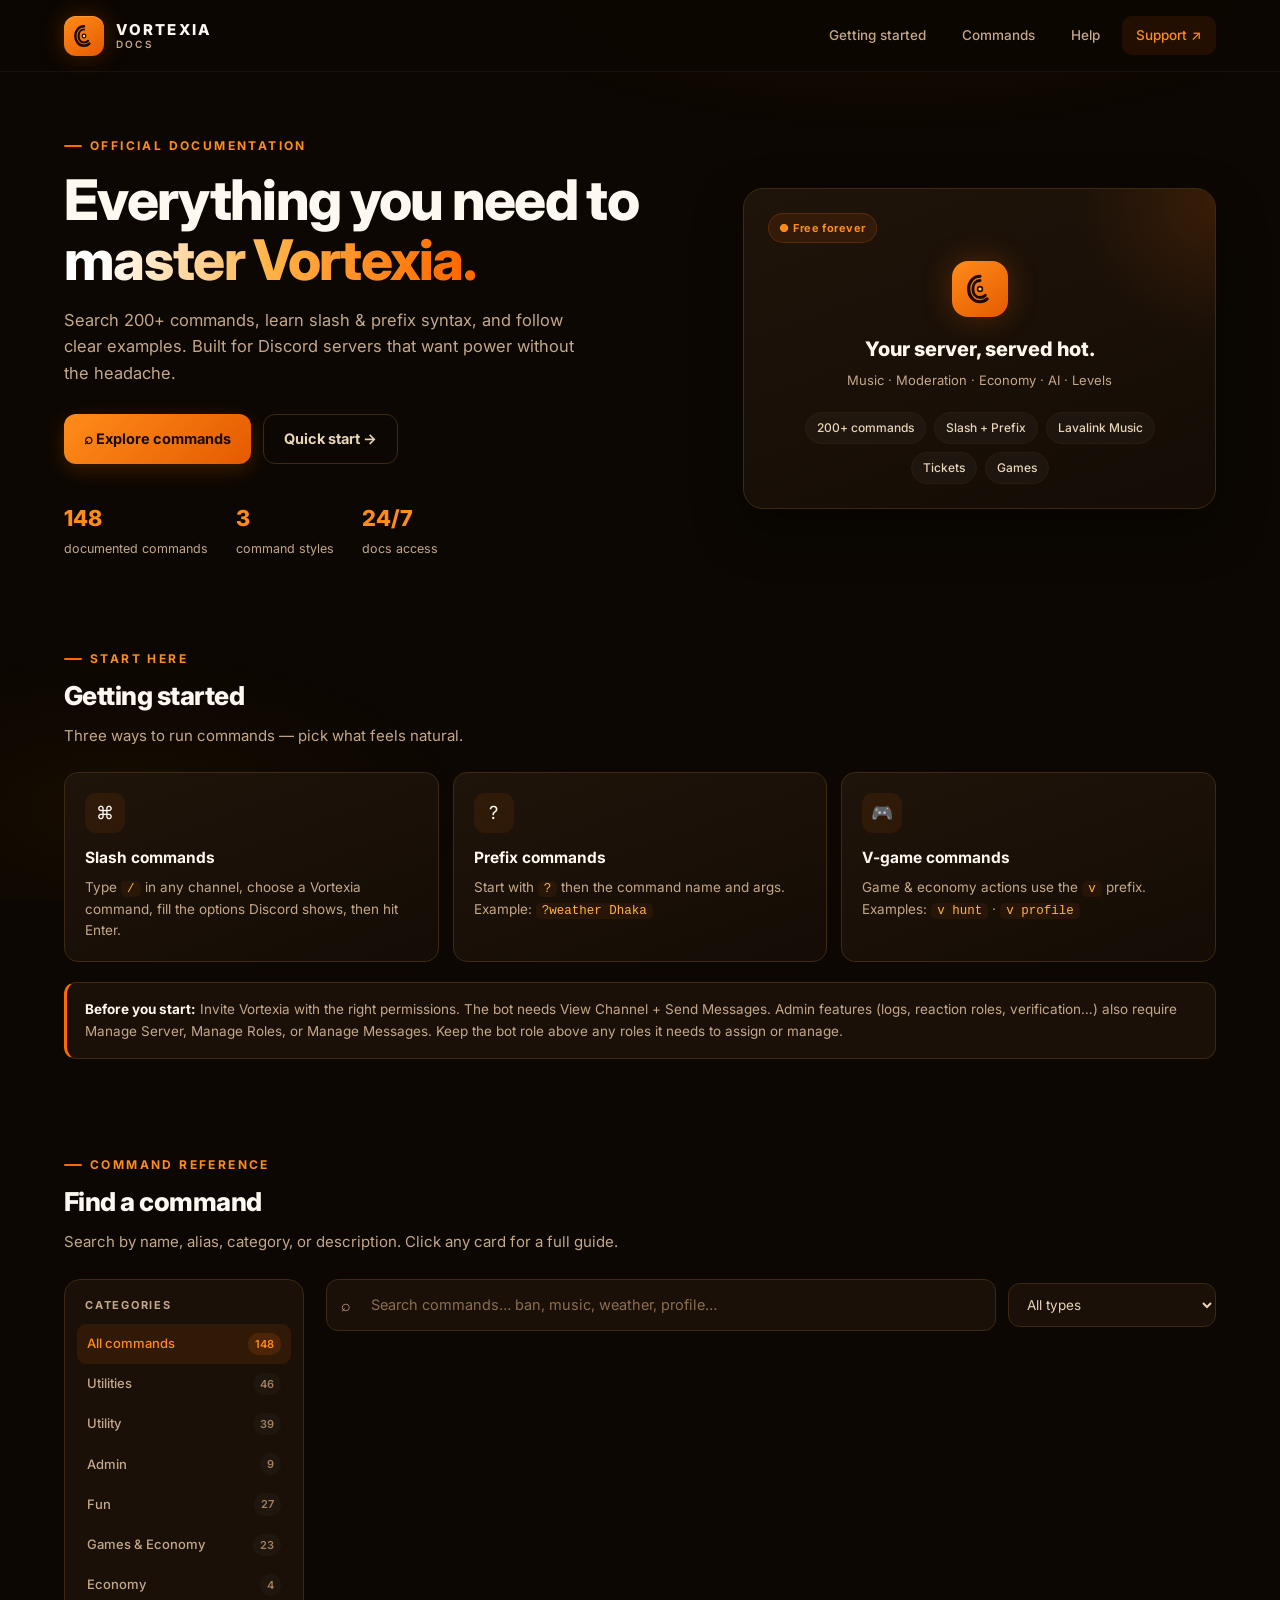
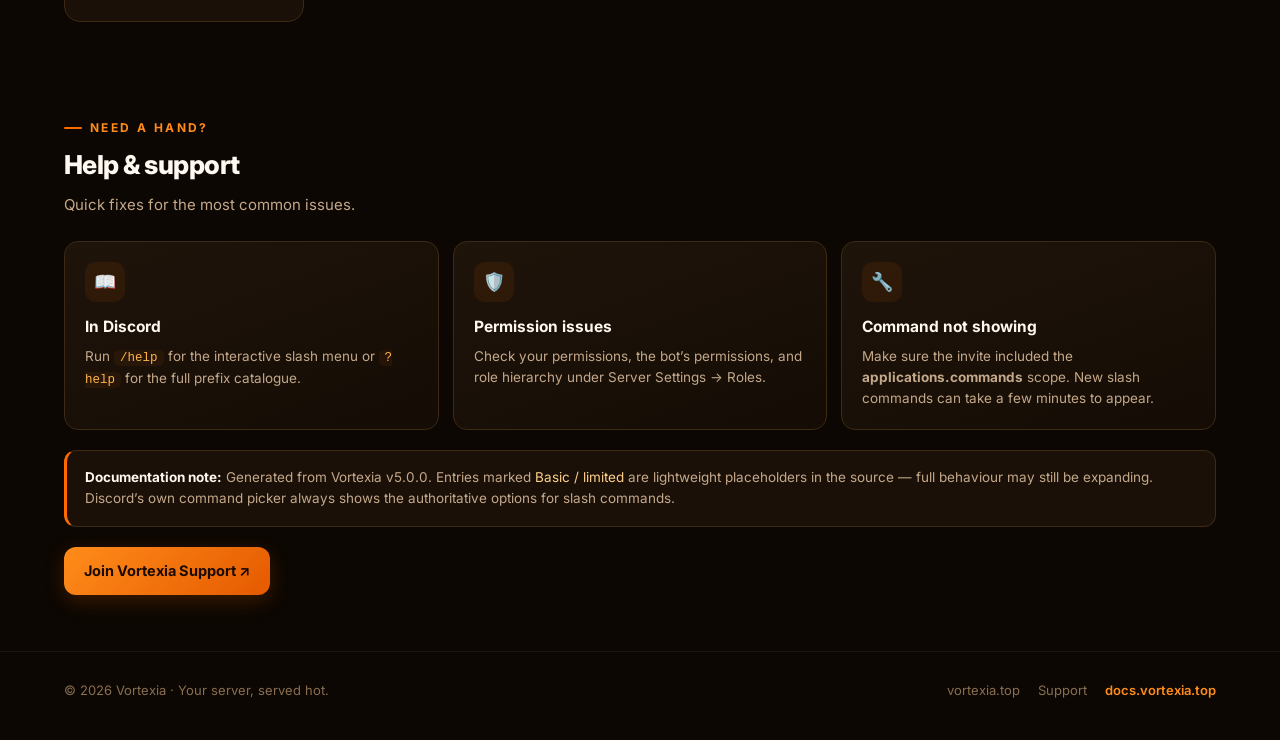
==== commit bef93b75: "Add files via upload" ====
--- a/index.html
+++ b/index.html
@@ -1,33 +1,1205 @@
 <!doctype html>
 <html lang="en">
 <head>
-<meta charset="utf-8"><meta name="viewport" content="width=device-width,initial-scale=1">
-<meta name="theme-color" content="#071326"><meta name="description" content="Official Vortexia Bot documentation: command guides, examples, setup notes and visual walkthroughs.">
-<title>Vortexia Docs — Bot Command Guide</title>
+<meta charset="utf-8">
+<meta name="viewport" content="width=device-width,initial-scale=1">
+<meta name="theme-color" content="#1a0a00">
+<meta name="description" content="Official Vortexia Bot documentation — commands, setup, and guides. Your server, served hot.">
+<title>Vortexia Docs — Command Guide</title>
+<link rel="preconnect" href="https://fonts.googleapis.com">
+<link rel="preconnect" href="https://fonts.gstatic.com" crossorigin>
 <style>
-:root{--bg:#050b16;--panel:#0b1628;--panel2:#0e1e35;--line:#1a3151;--blue:#2f86ff;--cyan:#42d7ff;--text:#edf5ff;--muted:#9aacc4;--soft:#c7d7eb;--green:#5fe0ab;--amber:#ffc56a;--shadow:0 18px 50px #0006}*{box-sizing:border-box}html{scroll-behavior:smooth}body{margin:0;background:radial-gradient(ellipse at 72% -5%,#12386c55,transparent 38%),var(--bg);color:var(--text);font:15px/1.65 Inter,ui-sans-serif,system-ui,-apple-system,Segoe UI,Roboto,Arial,sans-serif}a{color:inherit;text-decoration:none}.wrap{max-width:1220px;margin:auto;padding:0 26px}.topbar{height:76px;border-bottom:1px solid #ffffff12;background:#061020d9;backdrop-filter:blur(18px);position:sticky;top:0;z-index:9}.topinner{height:100%;display:flex;align-items:center;justify-content:space-between;gap:20px}.brand{display:flex;align-items:center;gap:12px;font-weight:850;letter-spacing:.12em}.logo{width:38px;height:38px;border-radius:12px;background:linear-gradient(145deg,#46baff,#1550c8);display:grid;place-items:center;box-shadow:0 0 28px #278bff55;font-size:18px}.brand small{display:block;color:#88a6ca;font-size:10px;letter-spacing:.23em;font-weight:700}.toplinks{display:flex;gap:24px;color:var(--muted);font-size:13px}.toplinks a:hover{color:white}.hero{padding:76px 0 52px;position:relative;overflow:hidden}.hero:after{content:"";position:absolute;width:430px;height:430px;border:1px solid #2a85ff22;border-radius:50%;right:-110px;top:15px;box-shadow:0 0 0 35px #2a85ff0c,0 0 0 78px #2a85ff08;pointer-events:none}.eyebrow{color:var(--cyan);font-size:11px;letter-spacing:.24em;font-weight:800;text-transform:uppercase}.hero h1{font-size:clamp(38px,6vw,68px);line-height:1.05;max-width:760px;margin:15px 0 18px;letter-spacing:-.045em}.grad{background:linear-gradient(90deg,#fff,#6fc9ff 55%,#4387ff);-webkit-background-clip:text;background-clip:text;color:transparent}.hero p{max-width:690px;color:var(--muted);font-size:17px;margin:0 0 27px}.hero-actions{display:flex;gap:12px;flex-wrap:wrap}.btn{border:1px solid #3268aa;background:linear-gradient(135deg,#287ff0,#1751bd);color:white;padding:11px 17px;border-radius:11px;font-weight:750;display:inline-flex;align-items:center;gap:9px;cursor:pointer}.btn.alt{background:#0d1b30;border-color:#233d5c;color:#cfe5ff}.stats{display:flex;gap:28px;margin-top:38px;flex-wrap:wrap}.stat strong{display:block;font-size:23px}.stat span{color:var(--muted);font-size:12px}.section{padding:34px 0 65px}.section-head{display:flex;align-items:end;justify-content:space-between;gap:20px;margin-bottom:22px}.section h2{font-size:26px;margin:0 0 5px;letter-spacing:-.025em}.section-head p{margin:0;color:var(--muted)}.quickgrid{display:grid;grid-template-columns:repeat(3,1fr);gap:14px}.quick{background:linear-gradient(145deg,#0d1c32,#091426);border:1px solid var(--line);border-radius:17px;padding:19px;min-height:140px}.quick .ico{font-size:22px}.quick h3{font-size:15px;margin:8px 0 4px}.quick p{color:var(--muted);font-size:13px;margin:0}.guide-layout{display:grid;grid-template-columns:260px 1fr;gap:24px;align-items:start}.sidebar{position:sticky;top:98px;background:#091526;border:1px solid var(--line);border-radius:16px;padding:17px}.sidebar h3{font-size:11px;text-transform:uppercase;letter-spacing:.16em;color:#7e9cbe;margin:0 0 11px}.sideitem{width:100%;display:flex;justify-content:space-between;gap:10px;border:0;background:transparent;color:#a8bdd6;text-align:left;padding:8px 9px;border-radius:8px;cursor:pointer;font:inherit;font-size:13px}.sideitem:hover,.sideitem.active{background:#16345b;color:#fff}.count{color:#7e9fc7;font-size:11px}.catalog-top{display:flex;gap:12px;align-items:center;flex-wrap:wrap;margin-bottom:15px}.searchbox{flex:1;min-width:240px;position:relative}.searchbox input{width:100%;background:#0b192d;border:1px solid #234264;border-radius:12px;padding:13px 15px 13px 42px;color:white;font:inherit;outline:none}.searchbox input:focus{border-color:#4b9cff;box-shadow:0 0 0 3px #2685ff22}.search-icon{position:absolute;left:14px;top:10px;color:#86a7cf;font-size:18px}.filter select{background:#0b192d;color:#dbeaff;border:1px solid #234264;padding:12px;border-radius:11px;font:inherit}.results{color:var(--muted);font-size:12px;margin:0 0 12px}.cards{display:grid;grid-template-columns:repeat(2,minmax(0,1fr));gap:12px}.cmd{background:linear-gradient(140deg,#0d1b30,#091424);border:1px solid #1b3454;border-radius:14px;padding:15px;transition:.2s;cursor:pointer;min-width:0}.cmd:hover{transform:translateY(-2px);border-color:#377ed0;box-shadow:0 10px 25px #0004}.cmdtop{display:flex;align-items:center;justify-content:space-between;gap:9px}.cmdname{font-weight:800;font-size:15px;overflow-wrap:anywhere}.pill{font-size:10px;color:#8bcaff;background:#12345a;border:1px solid #245486;border-radius:30px;padding:3px 8px;white-space:nowrap}.pill.limited{color:#ffd18a;background:#3c2c14;border-color:#6a4b1c}.pill.private{color:#ffb0b0;background:#421c2b;border-color:#71354a}.cmd p{font-size:12px;color:var(--muted);margin:9px 0 12px;min-height:38px}.cmdfoot{display:flex;justify-content:space-between;align-items:center;color:#81a5ce;font-size:11px}.mono{font-family:ui-monospace,SFMono-Regular,Consolas,monospace;color:#b9ddff}.empty{padding:38px;text-align:center;color:var(--muted);border:1px dashed #28415f;border-radius:15px;grid-column:1/-1}.detail{margin-top:18px;padding:22px;border:1px solid #2a568b;background:linear-gradient(135deg,#0d203a,#091527);border-radius:17px;display:none}.detail.show{display:block}.detailhead{display:flex;justify-content:space-between;gap:15px;align-items:start}.detail h3{font-size:22px;margin:0}.detail .desc{color:#b1c5df}.close{background:#132a47;border:1px solid #294a70;color:white;border-radius:8px;padding:6px 10px;cursor:pointer}.detailgrid{display:grid;grid-template-columns:1fr 1fr;gap:16px;margin-top:16px}.detailbox{background:#081323;border:1px solid #203954;border-radius:12px;padding:14px}.detailbox h4{margin:0 0 8px;color:#81bfff;font-size:11px;letter-spacing:.13em;text-transform:uppercase}.code{display:block;background:#050b14;border:1px solid #1a314d;border-radius:8px;padding:10px 12px;color:#bce0ff;font:13px ui-monospace,Consolas,monospace;overflow-wrap:anywhere}.steps{margin:0;padding-left:19px;color:#b6c7dc;font-size:13px}.alias{color:#8da8c8;font-size:12px;margin-top:8px}.mock{margin-top:18px;border:1px solid #304867;border-radius:13px;overflow:hidden;background:#0a1422}.mockbar{background:#17273b;padding:8px 12px;color:#9eb4ce;font-size:11px;display:flex;align-items:center;gap:7px}.dot{width:7px;height:7px;background:#55aaff;border-radius:50%}.mockbody{padding:14px;display:grid;gap:9px}.chatline{display:flex;gap:10px;align-items:start}.avatar{width:27px;height:27px;flex:0 0 27px;border-radius:8px;background:linear-gradient(135deg,#279bff,#1d4fc5);display:grid;place-items:center;font-size:12px;font-weight:900}.bubble{font-size:12px;color:#cad9ec}.bubble b{color:white}.cmdinput{display:inline-block;background:#132a48;padding:5px 8px;border-radius:6px;color:#9dd6ff;font-family:ui-monospace,monospace}.response{border-left:3px solid var(--blue);background:#101f34;padding:10px 12px;border-radius:4px 8px 8px 4px;font-size:12px;color:#c2d4e9}.response strong{display:block;color:#fff;margin-bottom:4px}.info{background:#0b1b2e;border:1px solid #1b3a5c;border-radius:13px;padding:17px;color:#acc2da;font-size:13px}.info b{color:#eaf5ff}.footer{border-top:1px solid #ffffff12;padding:28px 0 40px;color:#7891ad;font-size:12px}.footerinner{display:flex;justify-content:space-between;gap:20px;flex-wrap:wrap}.tag{color:#65c9ff}.hide{display:none!important}@media(max-width:850px){.guide-layout{grid-template-columns:1fr}.sidebar{position:static;display:flex;flex-wrap:wrap;gap:4px}.sidebar h3{width:100%}.sideitem{width:auto}.quickgrid{grid-template-columns:1fr 1fr}}@media(max-width:600px){.wrap{padding:0 16px}.toplinks{display:none}.hero{padding:52px 0 35px}.quickgrid,.cards,.detailgrid{grid-template-columns:1fr}.section-head{display:block}.stats{gap:16px}.hero p{font-size:15px}}
+@import url('https://fonts.googleapis.com/css2?family=Inter:wght@400;500;600;700;800;900&display=swap');
+
+:root {
+  --bg: #0c0702;
+  --bg2: #140c05;
+  --panel: #1a1008;
+  --panel2: #22150a;
+  --line: #3d2a14;
+  --line-soft: #2a1c0e;
+  --orange: #ff6a00;
+  --orange-bright: #ff8c1a;
+  --orange-deep: #e55a00;
+  --amber: #ffb347;
+  --yellow: #ffd166;
+  --text: #fff8f0;
+  --muted: #c4a88a;
+  --soft: #e8d4b8;
+  --success: #5fe0ab;
+  --warning: #ffc56a;
+  --danger: #ff7b7b;
+  --radius: 14px;
+  --shadow: 0 20px 50px #00000066;
+}
+
+* { box-sizing: border-box; margin: 0; padding: 0; }
+html { scroll-behavior: smooth; }
+body {
+  background: var(--bg);
+  color: var(--text);
+  font: 15px/1.65 'Inter', system-ui, -apple-system, sans-serif;
+  min-height: 100vh;
+}
+
+/* Background glow */
+body::before {
+  content: "";
+  position: fixed;
+  inset: 0;
+  background:
+    radial-gradient(ellipse 80% 50% at 70% -10%, #ff6a0018, transparent 50%),
+    radial-gradient(ellipse 60% 40% at 10% 90%, #ff8c0a0c, transparent 45%);
+  pointer-events: none;
+  z-index: 0;
+}
+
+a { color: inherit; text-decoration: none; }
+.wrap { max-width: 1200px; margin: 0 auto; padding: 0 24px; position: relative; z-index: 1; }
+
+/* ========== TOPBAR ========== */
+.topbar {
+  height: 72px;
+  border-bottom: 1px solid #ffffff0d;
+  background: #0c0702ee;
+  backdrop-filter: blur(20px);
+  position: sticky;
+  top: 0;
+  z-index: 100;
+}
+.topinner {
+  height: 100%;
+  display: flex;
+  align-items: center;
+  justify-content: space-between;
+  gap: 20px;
+}
+.brand {
+  display: flex;
+  align-items: center;
+  gap: 12px;
+  font-weight: 800;
+  letter-spacing: 0.08em;
+}
+.logo {
+  width: 40px;
+  height: 40px;
+  border-radius: 12px;
+  background: linear-gradient(145deg, #ff8c1a, #e55a00);
+  display: grid;
+  place-items: center;
+  box-shadow: 0 0 24px #ff6a0044, inset 0 1px 0 #ffb34788;
+  position: relative;
+  overflow: hidden;
+}
+.logo svg {
+  width: 26px;
+  height: 26px;
+}
+.brand-text {
+  display: flex;
+  flex-direction: column;
+  line-height: 1.15;
+}
+.brand-text span { font-size: 15px; letter-spacing: 0.14em; }
+.brand-text small {
+  color: var(--muted);
+  font-size: 10px;
+  letter-spacing: 0.22em;
+  font-weight: 600;
+  margin-top: 1px;
+}
+.toplinks {
+  display: flex;
+  gap: 8px;
+  align-items: center;
+}
+.toplinks a {
+  color: var(--muted);
+  font-size: 13.5px;
+  font-weight: 500;
+  padding: 8px 14px;
+  border-radius: 10px;
+  transition: all 0.15s;
+}
+.toplinks a:hover {
+  color: var(--text);
+  background: #ffffff08;
+}
+.toplinks a.active {
+  color: var(--orange-bright);
+  background: #ff6a0012;
+}
+
+/* ========== HERO ========== */
+.hero {
+  padding: 64px 0 48px;
+  position: relative;
+}
+.hero-grid {
+  display: grid;
+  grid-template-columns: 1.15fr 0.85fr;
+  gap: 40px;
+  align-items: center;
+}
+.eyebrow {
+  color: var(--orange-bright);
+  font-size: 12px;
+  letter-spacing: 0.2em;
+  font-weight: 700;
+  text-transform: uppercase;
+  display: flex;
+  align-items: center;
+  gap: 8px;
+}
+.eyebrow::before {
+  content: "";
+  width: 18px;
+  height: 2px;
+  background: var(--orange);
+  border-radius: 2px;
+}
+.hero h1 {
+  font-size: clamp(36px, 5.5vw, 56px);
+  line-height: 1.08;
+  font-weight: 800;
+  letter-spacing: -0.03em;
+  margin: 14px 0 16px;
+}
+.grad {
+  background: linear-gradient(100deg, #fff 10%, #ffb347 50%, #ff6a00 95%);
+  -webkit-background-clip: text;
+  background-clip: text;
+  color: transparent;
+}
+.hero-desc {
+  color: var(--muted);
+  font-size: 16.5px;
+  max-width: 520px;
+  margin-bottom: 28px;
+  line-height: 1.6;
+}
+.hero-actions {
+  display: flex;
+  gap: 12px;
+  flex-wrap: wrap;
+  margin-bottom: 36px;
+}
+.btn {
+  display: inline-flex;
+  align-items: center;
+  gap: 8px;
+  padding: 12px 20px;
+  border-radius: 12px;
+  font-weight: 700;
+  font-size: 14.5px;
+  cursor: pointer;
+  border: none;
+  transition: all 0.18s;
+}
+.btn-primary {
+  background: linear-gradient(135deg, #ff8c1a, #e55a00);
+  color: #1a0a00;
+  box-shadow: 0 6px 20px #ff6a0033;
+}
+.btn-primary:hover {
+  transform: translateY(-1px);
+  box-shadow: 0 10px 28px #ff6a0044;
+}
+.btn-ghost {
+  background: transparent;
+  border: 1px solid var(--line);
+  color: var(--soft);
+}
+.btn-ghost:hover {
+  border-color: var(--orange);
+  color: var(--orange-bright);
+  background: #ff6a000a;
+}
+
+/* Stats row */
+.stats {
+  display: flex;
+  gap: 28px;
+  flex-wrap: wrap;
+}
+.stat strong {
+  display: block;
+  font-size: 22px;
+  font-weight: 800;
+  color: var(--orange-bright);
+}
+.stat span {
+  color: var(--muted);
+  font-size: 12.5px;
+}
+
+/* Hero visual card */
+.hero-visual {
+  background: linear-gradient(160deg, #1f140a, #140c05);
+  border: 1px solid var(--line);
+  border-radius: 20px;
+  padding: 24px;
+  position: relative;
+  overflow: hidden;
+  box-shadow: var(--shadow);
+}
+.hero-visual::before {
+  content: "";
+  position: absolute;
+  top: -40%;
+  right: -30%;
+  width: 280px;
+  height: 280px;
+  background: radial-gradient(circle, #ff6a0022, transparent 70%);
+  pointer-events: none;
+}
+.visual-header {
+  display: flex;
+  align-items: center;
+  justify-content: space-between;
+  margin-bottom: 18px;
+}
+.visual-badge {
+  display: inline-flex;
+  align-items: center;
+  gap: 6px;
+  background: #ff6a0018;
+  border: 1px solid #ff6a0033;
+  color: var(--orange-bright);
+  font-size: 11px;
+  font-weight: 700;
+  padding: 5px 10px;
+  border-radius: 20px;
+  letter-spacing: 0.04em;
+}
+.visual-logo {
+  width: 56px;
+  height: 56px;
+  border-radius: 16px;
+  background: linear-gradient(145deg, #ff8c1a, #e55a00);
+  display: grid;
+  place-items: center;
+  box-shadow: 0 0 30px #ff6a0044;
+  margin: 0 auto 16px;
+}
+.visual-logo svg { width: 34px; height: 34px; }
+.visual-title {
+  text-align: center;
+  font-size: 20px;
+  font-weight: 800;
+  margin-bottom: 4px;
+}
+.visual-sub {
+  text-align: center;
+  color: var(--muted);
+  font-size: 13px;
+  margin-bottom: 20px;
+}
+.feature-pills {
+  display: flex;
+  flex-wrap: wrap;
+  gap: 8px;
+  justify-content: center;
+}
+.pill-tag {
+  background: #ffffff08;
+  border: 1px solid var(--line-soft);
+  color: var(--soft);
+  font-size: 12px;
+  padding: 5px 11px;
+  border-radius: 20px;
+  font-weight: 500;
+}
+
+/* ========== SECTIONS ========== */
+.section {
+  padding: 40px 0 56px;
+}
+.section-head {
+  margin-bottom: 24px;
+}
+.section-head h2 {
+  font-size: 26px;
+  font-weight: 800;
+  letter-spacing: -0.02em;
+  margin: 6px 0 6px;
+}
+.section-head p {
+  color: var(--muted);
+  font-size: 15px;
+}
+
+/* Quick start cards */
+.quickgrid {
+  display: grid;
+  grid-template-columns: repeat(3, 1fr);
+  gap: 14px;
+  margin-bottom: 20px;
+}
+.quick {
+  background: linear-gradient(160deg, #1f140a, #140c05);
+  border: 1px solid var(--line);
+  border-radius: var(--radius);
+  padding: 20px;
+  transition: border-color 0.15s, transform 0.15s;
+}
+.quick:hover {
+  border-color: #ff6a0044;
+  transform: translateY(-2px);
+}
+.quick .ico {
+  width: 40px;
+  height: 40px;
+  border-radius: 11px;
+  background: #ff6a0014;
+  display: grid;
+  place-items: center;
+  font-size: 18px;
+  margin-bottom: 12px;
+}
+.quick h3 {
+  font-size: 15.5px;
+  font-weight: 700;
+  margin-bottom: 6px;
+}
+.quick p {
+  color: var(--muted);
+  font-size: 13.5px;
+  line-height: 1.55;
+}
+.mono {
+  font-family: ui-monospace, SFMono-Regular, Consolas, monospace;
+  color: var(--amber);
+  background: #ff6a0010;
+  padding: 1px 6px;
+  border-radius: 5px;
+  font-size: 12.5px;
+}
+
+/* Info box */
+.info {
+  background: #1a1008;
+  border: 1px solid var(--line);
+  border-left: 3px solid var(--orange);
+  border-radius: 12px;
+  padding: 16px 18px;
+  color: var(--muted);
+  font-size: 13.5px;
+  line-height: 1.6;
+}
+.info b { color: var(--text); }
+
+/* ========== COMMANDS LAYOUT ========== */
+.guide-layout {
+  display: grid;
+  grid-template-columns: 240px 1fr;
+  gap: 22px;
+  align-items: start;
+}
+.sidebar {
+  position: sticky;
+  top: 90px;
+  background: var(--panel);
+  border: 1px solid var(--line);
+  border-radius: 16px;
+  padding: 16px 12px;
+  max-height: calc(100vh - 110px);
+  overflow-y: auto;
+}
+.sidebar h3 {
+  font-size: 11px;
+  text-transform: uppercase;
+  letter-spacing: 0.16em;
+  color: var(--muted);
+  margin: 0 8px 10px;
+  font-weight: 700;
+}
+.sideitem {
+  width: 100%;
+  display: flex;
+  justify-content: space-between;
+  align-items: center;
+  gap: 8px;
+  border: 0;
+  background: transparent;
+  color: var(--muted);
+  text-align: left;
+  padding: 9px 10px;
+  border-radius: 9px;
+  cursor: pointer;
+  font: inherit;
+  font-size: 13px;
+  font-weight: 500;
+  transition: all 0.12s;
+}
+.sideitem:hover {
+  background: #ffffff08;
+  color: var(--text);
+}
+.sideitem.active {
+  background: #ff6a0018;
+  color: var(--orange-bright);
+}
+.count {
+  font-size: 11px;
+  color: #a08060;
+  background: #ffffff06;
+  padding: 2px 7px;
+  border-radius: 10px;
+  font-weight: 600;
+}
+.sideitem.active .count {
+  background: #ff6a0022;
+  color: var(--orange-bright);
+}
+
+/* Search & filters */
+.catalog-top {
+  display: flex;
+  gap: 12px;
+  align-items: center;
+  flex-wrap: wrap;
+  margin-bottom: 14px;
+}
+.searchbox {
+  flex: 1;
+  min-width: 220px;
+  position: relative;
+}
+.searchbox input {
+  width: 100%;
+  background: var(--panel);
+  border: 1px solid var(--line);
+  border-radius: 12px;
+  padding: 13px 16px 13px 44px;
+  color: var(--text);
+  font: inherit;
+  font-size: 14.5px;
+  outline: none;
+  transition: border-color 0.15s, box-shadow 0.15s;
+}
+.searchbox input::placeholder { color: #8a6e50; }
+.searchbox input:focus {
+  border-color: var(--orange);
+  box-shadow: 0 0 0 3px #ff6a0022;
+}
+.search-icon {
+  position: absolute;
+  left: 15px;
+  top: 50%;
+  transform: translateY(-50%);
+  color: var(--muted);
+  font-size: 16px;
+  pointer-events: none;
+}
+.filter select {
+  background: var(--panel);
+  color: var(--soft);
+  border: 1px solid var(--line);
+  padding: 12px 14px;
+  border-radius: 12px;
+  font: inherit;
+  font-size: 13.5px;
+  cursor: pointer;
+  outline: none;
+}
+.filter select:focus { border-color: var(--orange); }
+
+.results {
+  color: var(--muted);
+  font-size: 12.5px;
+  margin-bottom: 12px;
+  display: flex;
+  align-items: center;
+  gap: 8px;
+}
+.results strong { color: var(--soft); }
+
+/* Command cards */
+.cards {
+  display: grid;
+  grid-template-columns: repeat(2, minmax(0, 1fr));
+  gap: 12px;
+}
+.cmd {
+  background: linear-gradient(155deg, #1f140a, #140c05);
+  border: 1px solid var(--line);
+  border-radius: 14px;
+  padding: 16px;
+  cursor: pointer;
+  transition: all 0.18s;
+  min-width: 0;
+}
+.cmd:hover {
+  transform: translateY(-2px);
+  border-color: #ff6a0066;
+  box-shadow: 0 12px 28px #00000044;
+}
+.cmdtop {
+  display: flex;
+  align-items: center;
+  justify-content: space-between;
+  gap: 10px;
+  margin-bottom: 8px;
+}
+.cmdname {
+  font-weight: 750;
+  font-size: 15px;
+  overflow-wrap: anywhere;
+}
+.pill {
+  font-size: 10px;
+  font-weight: 700;
+  color: var(--amber);
+  background: #3d2a14;
+  border: 1px solid #5a3a1c;
+  border-radius: 20px;
+  padding: 3px 9px;
+  white-space: nowrap;
+  letter-spacing: 0.02em;
+}
+.pill.limited {
+  color: #ffd18a;
+  background: #3c2c14;
+  border-color: #6a4b1c;
+}
+.pill.private {
+  color: #ffb0b0;
+  background: #421c2b;
+  border-color: #71354a;
+}
+.cmd p {
+  font-size: 12.5px;
+  color: var(--muted);
+  margin: 0 0 12px;
+  min-height: 36px;
+  line-height: 1.5;
+}
+.cmdfoot {
+  display: flex;
+  justify-content: space-between;
+  align-items: center;
+  color: #a08060;
+  font-size: 11.5px;
+  font-weight: 500;
+}
+.cmdfoot .arrow {
+  color: var(--orange);
+  opacity: 0;
+  transition: opacity 0.15s;
+}
+.cmd:hover .cmdfoot .arrow { opacity: 1; }
+
+.empty {
+  padding: 48px 24px;
+  text-align: center;
+  color: var(--muted);
+  border: 1px dashed var(--line);
+  border-radius: 16px;
+  grid-column: 1 / -1;
+}
+.empty-icon { font-size: 32px; margin-bottom: 10px; opacity: 0.6; }
+
+/* Detail panel */
+.detail {
+  margin-top: 18px;
+  padding: 24px;
+  border: 1px solid #6a4a1c;
+  background: linear-gradient(145deg, #22150a, #140c05);
+  border-radius: 18px;
+  display: none;
+  animation: fadeIn 0.25s ease;
+}
+.detail.show { display: block; }
+@keyframes fadeIn {
+  from { opacity: 0; transform: translateY(8px); }
+  to { opacity: 1; transform: translateY(0); }
+}
+.detailhead {
+  display: flex;
+  justify-content: space-between;
+  gap: 16px;
+  align-items: flex-start;
+  margin-bottom: 6px;
+}
+.detail h3 {
+  font-size: 22px;
+  font-weight: 800;
+  margin: 4px 0 6px;
+}
+.detail .desc { color: var(--muted); font-size: 14.5px; }
+.close {
+  background: #2a1a08;
+  border: 1px solid var(--line);
+  color: var(--soft);
+  border-radius: 10px;
+  padding: 8px 12px;
+  cursor: pointer;
+  font-size: 13px;
+  font-weight: 600;
+  transition: all 0.12s;
+  flex-shrink: 0;
+}
+.close:hover {
+  background: #3d2a14;
+  color: white;
+}
+.detailgrid {
+  display: grid;
+  grid-template-columns: 1fr 1fr;
+  gap: 14px;
+  margin-top: 18px;
+}
+.detailbox {
+  background: #0c0702;
+  border: 1px solid var(--line);
+  border-radius: 12px;
+  padding: 16px;
+}
+.detailbox h4 {
+  margin: 0 0 10px;
+  color: var(--amber);
+  font-size: 11px;
+  letter-spacing: 0.12em;
+  text-transform: uppercase;
+  font-weight: 700;
+}
+.code {
+  display: block;
+  background: #080502;
+  border: 1px solid var(--line-soft);
+  border-radius: 8px;
+  padding: 12px 14px;
+  color: var(--amber);
+  font: 13.5px ui-monospace, Consolas, monospace;
+  overflow-wrap: anywhere;
+  margin-bottom: 8px;
+}
+.steps {
+  margin: 0;
+  padding-left: 20px;
+  color: var(--muted);
+  font-size: 13.5px;
+  line-height: 1.7;
+}
+.steps li { margin-bottom: 4px; }
+.alias {
+  color: var(--muted);
+  font-size: 12.5px;
+  margin-top: 8px;
+}
+
+/* Mock Discord */
+.mock {
+  margin-top: 18px;
+  border: 1px solid var(--line);
+  border-radius: 14px;
+  overflow: hidden;
+  background: #0c0702;
+}
+.mockbar {
+  background: #1a1008;
+  padding: 9px 14px;
+  color: var(--muted);
+  font-size: 11.5px;
+  display: flex;
+  align-items: center;
+  gap: 8px;
+  font-weight: 500;
+}
+.dot {
+  width: 8px;
+  height: 8px;
+  background: var(--orange);
+  border-radius: 50%;
+  box-shadow: 0 0 8px #ff6a0066;
+}
+.mockbody { padding: 16px; display: grid; gap: 12px; }
+.chatline { display: flex; gap: 12px; align-items: flex-start; }
+.avatar {
+  width: 32px;
+  height: 32px;
+  flex: 0 0 32px;
+  border-radius: 10px;
+  background: linear-gradient(135deg, #ff8c1a, #e55a00);
+  display: grid;
+  place-items: center;
+  font-size: 13px;
+  font-weight: 800;
+  color: #1a0a00;
+}
+.avatar.bot {
+  background: linear-gradient(135deg, #ff8c1a, #e55a00);
+}
+.bubble { font-size: 13px; color: var(--soft); line-height: 1.5; }
+.bubble b { color: white; font-weight: 700; }
+.cmdinput {
+  display: inline-block;
+  background: #2a1a08;
+  padding: 5px 10px;
+  border-radius: 7px;
+  color: var(--amber);
+  font-family: ui-monospace, monospace;
+  font-size: 12.5px;
+  margin-top: 4px;
+}
+.response {
+  border-left: 3px solid var(--orange);
+  background: #1a1008;
+  padding: 12px 14px;
+  border-radius: 0 10px 10px 0;
+  font-size: 13px;
+  color: var(--muted);
+  margin-top: 6px;
+}
+.response strong {
+  display: block;
+  color: white;
+  margin-bottom: 4px;
+  font-weight: 700;
+}
+
+/* Help section */
+.help-grid {
+  display: grid;
+  grid-template-columns: repeat(3, 1fr);
+  gap: 14px;
+  margin-bottom: 20px;
+}
+
+/* Footer */
+.footer {
+  border-top: 1px solid #ffffff0d;
+  padding: 28px 0 40px;
+  color: #8a6e50;
+  font-size: 13px;
+}
+.footerinner {
+  display: flex;
+  justify-content: space-between;
+  gap: 20px;
+  flex-wrap: wrap;
+  align-items: center;
+}
+.tag { color: var(--orange-bright); font-weight: 600; }
+.footer-links {
+  display: flex;
+  gap: 18px;
+}
+.footer-links a:hover { color: var(--orange-bright); }
+
+/* Scrollbar */
+.sidebar::-webkit-scrollbar { width: 5px; }
+.sidebar::-webkit-scrollbar-track { background: transparent; }
+.sidebar::-webkit-scrollbar-thumb { background: #3d2a14; border-radius: 10px; }
+
+/* ========== RESPONSIVE ========== */
+@media (max-width: 900px) {
+  .hero-grid { grid-template-columns: 1fr; gap: 32px; }
+  .hero-visual { max-width: 400px; margin: 0 auto; }
+  .guide-layout { grid-template-columns: 1fr; }
+  .sidebar {
+    position: static;
+    max-height: none;
+    display: flex;
+    flex-wrap: wrap;
+    gap: 4px;
+    padding: 12px;
+  }
+  .sidebar h3 { width: 100%; margin-bottom: 6px; }
+  .sideitem { width: auto; }
+  .quickgrid, .help-grid { grid-template-columns: 1fr 1fr; }
+}
+@media (max-width: 640px) {
+  .wrap { padding: 0 16px; }
+  .toplinks { display: none; }
+  .hero { padding: 40px 0 32px; }
+  .quickgrid, .cards, .detailgrid, .help-grid { grid-template-columns: 1fr; }
+  .stats { gap: 18px; }
+  .hero-desc { font-size: 15px; }
+  .section { padding: 28px 0 40px; }
+}
 </style>
-</head><body>
-<header class="topbar"><div class="wrap topinner"><a class="brand" href="#top"><span class="logo">V</span><span>VORTEXIA<small>OFFICIAL DOCUMENTATION</small></span></a><nav class="toplinks"><a href="#start">Getting started</a><a href="#commands">Commands</a><a href="#help">Help & support</a></nav></div></header>
-<main id="top"><section class="hero"><div class="wrap"><div class="eyebrow">Vortexia Bot · Documentation</div><h1>Everything you need to<br><span class="grad">master Vortexia.</span></h1><p>Browse the command library, learn the syntax, and follow practical examples. Search a command or choose a category to get started.</p><div class="hero-actions"><a class="btn" href="#commands">⌕ Explore commands</a><a class="btn alt" href="#start">Read quick start →</a></div><div class="stats"><div class="stat"><strong id="totalCommands">—</strong><span>documented command entries</span></div><div class="stat"><strong>2</strong><span>command styles · Slash & Prefix</span></div><div class="stat"><strong>24/7</strong><span>documentation access</span></div></div></div></section>
-<section class="section" id="start"><div class="wrap"><div class="section-head"><div><div class="eyebrow">Start here</div><h2>Getting started</h2><p>Learn the two ways to run Vortexia commands.</p></div></div><div class="quickgrid"><article class="quick"><div class="ico">⌘</div><h3>Slash commands</h3><p>Type <span class="mono">/</span> in a Discord message box, select a Vortexia command, fill in the options Discord shows, then press Enter.</p></article><article class="quick"><div class="ico">?</div><h3>Prefix commands</h3><p>Type a command beginning with <span class="mono">?</span> in a server text channel, followed by its arguments. Example: <span class="mono">?weather Dhaka</span>.</p></article><article class="quick"><div class="ico">🎮</div><h3>V-game commands</h3><p>Game commands use the <span class="mono">v</span> prefix, for example <span class="mono">v hunt</span> or <span class="mono">v profile</span>.</p></article></div><div style="height:16px"></div><div class="info"><b>Before you start:</b> Vortexia must be in your server and have permission to view the channel and send messages. Setup and moderation commands may require Administrator, Manage Server, Manage Messages, Manage Roles, or another matching Discord permission. The bot's role must be above the roles it needs to manage.</div></div></section>
-<section class="section" id="commands"><div class="wrap"><div class="section-head"><div><div class="eyebrow">Command reference</div><h2>Find a command</h2><p>Search by command name, alias, category, or what it does.</p></div></div><div class="guide-layout"><aside class="sidebar" id="side"><h3>Categories</h3><button class="sideitem active" data-category="All">All commands <span class="count" id="allCount"></span></button></aside><div><div class="catalog-top"><div class="searchbox"><span class="search-icon">⌕</span><input id="search" placeholder="Search commands… e.g. ban, music, weather" autocomplete="off"></div><div class="filter"><select id="typeFilter"><option value="All">All types</option><option>Slash command</option><option>Prefix command</option><option>V-prefix game command</option></select></div></div><div class="results" id="results"></div><div class="cards" id="cards"></div><div class="detail" id="detail" aria-live="polite"></div></div></div></div></section>
-<section class="section" id="help"><div class="wrap"><div class="section-head"><div><div class="eyebrow">Need a hand?</div><h2>Help & support</h2><p>Use these tips when something does not work.</p></div></div><div class="quickgrid"><article class="quick"><div class="ico">📖</div><h3>In Discord</h3><p>Run <span class="mono">/help</span> for the slash command help panel or <span class="mono">?help</span> for the prefix command catalogue.</p></article><article class="quick"><div class="ico">🛡️</div><h3>Permission issue</h3><p>Check your own Discord permissions, Vortexia's permissions, and the bot role position in Server Settings → Roles.</p></article><article class="quick"><div class="ico">🔧</div><h3>Command not showing</h3><p>Confirm Vortexia was invited with the <b>applications.commands</b> scope. Newly updated slash commands may take time to appear in Discord.</p></article></div><div style="height:16px"></div><div class="info"><b>Documentation accuracy note:</b> This guide was generated from the supplied Vortexia v5.0.0 source package. Some entries are marked <span style="color:#ffd18a">Basic / limited</span> where the source contains only a lightweight placeholder. Actual option names may vary by command; Discord's command picker displays the authoritative required fields when you select a slash command.</div><div style="height:18px"></div><a class="btn alt" href="https://discord.gg/tGJQwsymdX" target="_blank" rel="noopener">Join Vortexia Support ↗</a></div></section>
-</main><footer class="footer"><div class="wrap footerinner"><span>© <span id="year"></span> Vortexia · Bot documentation</span><span>Built for <span class="tag">docs.vortexia.top</span></span></div></footer>
+</head>
+<body>
+
+<!-- TOPBAR -->
+<header class="topbar">
+  <div class="wrap topinner">
+    <a class="brand" href="#top">
+      <span class="logo">
+        <svg viewBox="0 0 48 48" fill="none" xmlns="http://www.w3.org/2000/svg">
+          <path d="M24 6C14.5 6 8 14 8 24s6.5 18 16 18c4 0 7.5-1.5 10-4" stroke="#1a0a00" stroke-width="4.5" stroke-linecap="round"/>
+          <path d="M24 12c-6 0-10 5-10 12s4 12 10 12c3 0 5.5-1 7.5-3" stroke="#1a0a00" stroke-width="4" stroke-linecap="round"/>
+          <circle cx="24" cy="24" r="4.5" fill="#1a0a00"/>
+          <circle cx="24" cy="24" r="2.2" fill="#ffd166"/>
+        </svg>
+      </span>
+      <div class="brand-text">
+        <span>VORTEXIA</span>
+        <small>DOCS</small>
+      </div>
+    </a>
+    <nav class="toplinks">
+      <a href="#start">Getting started</a>
+      <a href="#commands">Commands</a>
+      <a href="#help">Help</a>
+      <a href="https://discord.gg/tGJQwsymdX" target="_blank" rel="noopener" style="background:#ff6a0018;color:#ff8c1a;">Support ↗</a>
+    </nav>
+  </div>
+</header>
+
+<main id="top">
+  <!-- HERO -->
+  <section class="hero">
+    <div class="wrap">
+      <div class="hero-grid">
+        <div>
+          <div class="eyebrow">Official Documentation</div>
+          <h1>Everything you need to<br><span class="grad">master Vortexia.</span></h1>
+          <p class="hero-desc">
+            Search 200+ commands, learn slash & prefix syntax, and follow clear examples.
+            Built for Discord servers that want power without the headache.
+          </p>
+          <div class="hero-actions">
+            <a class="btn btn-primary" href="#commands">⌕ Explore commands</a>
+            <a class="btn btn-ghost" href="#start">Quick start →</a>
+          </div>
+          <div class="stats">
+            <div class="stat">
+              <strong id="totalCommands">—</strong>
+              <span>documented commands</span>
+            </div>
+            <div class="stat">
+              <strong>3</strong>
+              <span>command styles</span>
+            </div>
+            <div class="stat">
+              <strong>24/7</strong>
+              <span>docs access</span>
+            </div>
+          </div>
+        </div>
+
+        <!-- Visual card -->
+        <div class="hero-visual">
+          <div class="visual-header">
+            <span class="visual-badge">● Free forever</span>
+          </div>
+          <div class="visual-logo">
+            <svg viewBox="0 0 48 48" fill="none" xmlns="http://www.w3.org/2000/svg">
+              <path d="M24 6C14.5 6 8 14 8 24s6.5 18 16 18c4 0 7.5-1.5 10-4" stroke="#1a0a00" stroke-width="4.5" stroke-linecap="round"/>
+              <path d="M24 12c-6 0-10 5-10 12s4 12 10 12c3 0 5.5-1 7.5-3" stroke="#1a0a00" stroke-width="4" stroke-linecap="round"/>
+              <circle cx="24" cy="24" r="4.5" fill="#1a0a00"/>
+              <circle cx="24" cy="24" r="2.2" fill="#ffd166"/>
+            </svg>
+          </div>
+          <div class="visual-title">Your server, served hot.</div>
+          <div class="visual-sub">Music · Moderation · Economy · AI · Levels</div>
+          <div class="feature-pills">
+            <span class="pill-tag">200+ commands</span>
+            <span class="pill-tag">Slash + Prefix</span>
+            <span class="pill-tag">Lavalink Music</span>
+            <span class="pill-tag">Tickets</span>
+            <span class="pill-tag">Games</span>
+          </div>
+        </div>
+      </div>
+    </div>
+  </section>
+
+  <!-- GETTING STARTED -->
+  <section class="section" id="start">
+    <div class="wrap">
+      <div class="section-head">
+        <div class="eyebrow">Start here</div>
+        <h2>Getting started</h2>
+        <p>Three ways to run commands — pick what feels natural.</p>
+      </div>
+
+      <div class="quickgrid">
+        <article class="quick">
+          <div class="ico">⌘</div>
+          <h3>Slash commands</h3>
+          <p>Type <span class="mono">/</span> in any channel, choose a Vortexia command, fill the options Discord shows, then hit Enter.</p>
+        </article>
+        <article class="quick">
+          <div class="ico">?</div>
+          <h3>Prefix commands</h3>
+          <p>Start with <span class="mono">?</span> then the command name and args.<br>Example: <span class="mono">?weather Dhaka</span></p>
+        </article>
+        <article class="quick">
+          <div class="ico">🎮</div>
+          <h3>V-game commands</h3>
+          <p>Game & economy actions use the <span class="mono">v</span> prefix.<br>Examples: <span class="mono">v hunt</span> · <span class="mono">v profile</span></p>
+        </article>
+      </div>
+
+      <div class="info">
+        <b>Before you start:</b> Invite Vortexia with the right permissions. The bot needs View Channel + Send Messages. Admin features (logs, reaction roles, verification…) also require Manage Server, Manage Roles, or Manage Messages. Keep the bot role above any roles it needs to assign or manage.
+      </div>
+    </div>
+  </section>
+
+  <!-- COMMANDS -->
+  <section class="section" id="commands">
+    <div class="wrap">
+      <div class="section-head">
+        <div class="eyebrow">Command reference</div>
+        <h2>Find a command</h2>
+        <p>Search by name, alias, category, or description. Click any card for a full guide.</p>
+      </div>
+
+      <div class="guide-layout">
+        <aside class="sidebar" id="side">
+          <h3>Categories</h3>
+          <button class="sideitem active" data-category="All">All commands <span class="count" id="allCount"></span></button>
+        </aside>
+
+        <div>
+          <div class="catalog-top">
+            <div class="searchbox">
+              <span class="search-icon">⌕</span>
+              <input id="search" placeholder="Search commands… ban, music, weather, profile…" autocomplete="off">
+            </div>
+            <div class="filter">
+              <select id="typeFilter">
+                <option value="All">All types</option>
+                <option>Slash command</option>
+                <option>Prefix command</option>
+                <option>V-prefix game command</option>
+              </select>
+            </div>
+          </div>
+
+          <div class="results" id="results"></div>
+          <div class="cards" id="cards"></div>
+          <div class="detail" id="detail" aria-live="polite"></div>
+        </div>
+      </div>
+    </div>
+  </section>
+
+  <!-- HELP -->
+  <section class="section" id="help">
+    <div class="wrap">
+      <div class="section-head">
+        <div class="eyebrow">Need a hand?</div>
+        <h2>Help & support</h2>
+        <p>Quick fixes for the most common issues.</p>
+      </div>
+
+      <div class="help-grid">
+        <article class="quick">
+          <div class="ico">📖</div>
+          <h3>In Discord</h3>
+          <p>Run <span class="mono">/help</span> for the interactive slash menu or <span class="mono">?help</span> for the full prefix catalogue.</p>
+        </article>
+        <article class="quick">
+          <div class="ico">🛡️</div>
+          <h3>Permission issues</h3>
+          <p>Check your permissions, the bot’s permissions, and role hierarchy under Server Settings → Roles.</p>
+        </article>
+        <article class="quick">
+          <div class="ico">🔧</div>
+          <h3>Command not showing</h3>
+          <p>Make sure the invite included the <b>applications.commands</b> scope. New slash commands can take a few minutes to appear.</p>
+        </article>
+      </div>
+
+      <div class="info" style="margin-bottom: 20px;">
+        <b>Documentation note:</b> Generated from Vortexia v5.0.0. Entries marked <span style="color:#ffd18a">Basic / limited</span> are lightweight placeholders in the source — full behaviour may still be expanding. Discord’s own command picker always shows the authoritative options for slash commands.
+      </div>
+
+      <a class="btn btn-primary" href="https://discord.gg/tGJQwsymdX" target="_blank" rel="noopener">
+        Join Vortexia Support ↗
+      </a>
+    </div>
+  </section>
+</main>
+
+<footer class="footer">
+  <div class="wrap footerinner">
+    <span>© <span id="year"></span> Vortexia · Your server, served hot.</span>
+    <div class="footer-links">
+      <a href="https://vortexia.top" target="_blank">vortexia.top</a>
+      <a href="https://discord.gg/tGJQwsymdX" target="_blank">Support</a>
+      <span class="tag">docs.vortexia.top</span>
+    </div>
+  </div>
+</footer>
+
 <script>
-const COMMANDS=[{"name": "/autoreact", "kind": "Slash command", "category": "Admin", "description": "Manage automatic reactions in selected channels.", "usage": "/autoreact", "aliases": [], "status": "Available", "note": ""}, {"name": "/boostreminder", "kind": "Slash command", "category": "Admin", "description": "Announce and thank members when they boost the server.", "usage": "/boostreminder", "aliases": [], "status": "Available", "note": ""}, {"name": "/goodbye", "kind": "Slash command", "category": "Admin", "description": "Configure automatic member-leave messages.", "usage": "/goodbye", "aliases": [], "status": "Available", "note": ""}, {"name": "/logs", "kind": "Slash command", "category": "Admin", "description": "Server logging: message edits/deletes, joins, bans, voice, roles and channels.", "usage": "/logs", "aliases": [], "status": "Available", "note": ""}, {"name": "/reactionrole", "kind": "Slash command", "category": "Admin", "description": "Button role panels: members click a button to get or remove a role.", "usage": "/reactionrole", "aliases": [], "status": "Available", "note": ""}, {"name": "/serverstats", "kind": "Slash command", "category": "Admin", "description": "Open the Server Stats control panel — live member/bot/online counters.", "usage": "/serverstats", "aliases": [], "status": "Available", "note": ""}, {"name": "/settings", "kind": "Slash command", "category": "Admin", "description": "Manage Vortexia server settings, modules, commands, roles, and channels.", "usage": "/settings", "aliases": [], "status": "Available", "note": ""}, {"name": "/verify", "kind": "Slash command", "category": "Admin", "description": "Advanced verification control panel.", "usage": "/verify", "aliases": [], "status": "Available", "note": ""}, {"name": "/voicemaster", "kind": "Slash command", "category": "Admin", "description": "Join-to-Create voice rooms — setup hub, panel, and defaults.", "usage": "/voicemaster", "aliases": [], "status": "Available", "note": ""}, {"name": "/daily", "kind": "Slash command", "category": "Economy", "description": "Claim your daily coins.", "usage": "/daily", "aliases": [], "status": "Available", "note": ""}, {"name": "/eco-leaderboard", "kind": "Slash command", "category": "Economy", "description": "Global richest users (same balance on every server).", "usage": "/eco-leaderboard", "aliases": [], "status": "Available", "note": ""}, {"name": "/pay", "kind": "Slash command", "category": "Economy", "description": "Pay coins to another user.", "usage": "/pay", "aliases": [], "status": "Available", "note": ""}, {"name": "/work", "kind": "Slash command", "category": "Economy", "description": "Work and earn coins.", "usage": "/work", "aliases": [], "status": "Available", "note": ""}, {"name": "?8ball", "kind": "Prefix command", "category": "Fun", "description": "Ask a question and get a random Magic 8-Ball answer.", "usage": "?8ball <question>", "aliases": ["8b", "eightball"], "status": "Available", "note": ""}, {"name": "?ascii", "kind": "Prefix command", "category": "Fun", "description": "Turn text into large ASCII-style text.", "usage": "?ascii", "aliases": ["bigtext"], "status": "Available", "note": ""}, {"name": "?cat", "kind": "Prefix command", "category": "Fun", "description": "Show a random cat image.", "usage": "?cat", "aliases": [], "status": "Available", "note": ""}, {"name": "?choose", "kind": "Prefix command", "category": "Fun", "description": "Pick one option from a list separated by | characters.", "usage": "?choose option A | option B | option C", "aliases": ["pick"], "status": "Available", "note": ""}, {"name": "?clap", "kind": "Prefix command", "category": "Fun", "description": "Add clapping separators between words.", "usage": "?clap", "aliases": [], "status": "Available", "note": ""}, {"name": "?coinflip", "kind": "Prefix command", "category": "Fun", "description": "Flip a coin and return heads or tails.", "usage": "?coinflip", "aliases": ["flip", "coin", "cf"], "status": "Available", "note": ""}, {"name": "?compliment", "kind": "Prefix command", "category": "Fun", "description": "Send a positive compliment, optionally targeting a member.", "usage": "?compliment", "aliases": ["praise"], "status": "Available", "note": ""}, {"name": "?dare", "kind": "Prefix command", "category": "Fun", "description": "Get a random dare prompt.", "usage": "?dare", "aliases": [], "status": "Available", "note": ""}, {"name": "?dice", "kind": "Prefix command", "category": "Fun", "description": "Roll a dice. You can provide the number of sides.", "usage": "?dice [sides]", "aliases": ["roll"], "status": "Available", "note": ""}, {"name": "?dog", "kind": "Prefix command", "category": "Fun", "description": "Show a random dog image.", "usage": "?dog", "aliases": [], "status": "Available", "note": ""}, {"name": "?fact", "kind": "Prefix command", "category": "Fun", "description": "Share a random fact.", "usage": "?fact", "aliases": [], "status": "Available", "note": ""}, {"name": "?gay", "kind": "Prefix command", "category": "Fun", "description": "A playful, random meter command; it does not measure a real trait.", "usage": "?gay", "aliases": ["howgay"], "status": "Available", "note": ""}, {"name": "?inventory", "kind": "Prefix command", "category": "Fun", "description": "Show your game inventory.", "usage": "?inventory", "aliases": ["inv"], "status": "Available", "note": ""}, {"name": "?iq", "kind": "Prefix command", "category": "Fun", "description": "A playful random IQ-style score; it is not a real assessment.", "usage": "?iq", "aliases": [], "status": "Available", "note": ""}, {"name": "?joke", "kind": "Prefix command", "category": "Fun", "description": "Post a random joke.", "usage": "?joke", "aliases": ["dadjoke"], "status": "Available", "note": ""}, {"name": "?meme", "kind": "Prefix command", "category": "Fun", "description": "Fetch a meme. You can optionally specify a subreddit.", "usage": "?meme", "aliases": ["memes"], "status": "Available", "note": ""}, {"name": "?mock", "kind": "Prefix command", "category": "Fun", "description": "Convert text into alternating-case meme text.", "usage": "?mock", "aliases": [], "status": "Available", "note": ""}, {"name": "?quote", "kind": "Prefix command", "category": "Fun", "description": "Share an inspirational quote.", "usage": "?quote", "aliases": [], "status": "Available", "note": ""}, {"name": "?rate", "kind": "Prefix command", "category": "Fun", "description": "Give a playful score out of 10 for a subject.", "usage": "?rate <thing>", "aliases": [], "status": "Available", "note": ""}, {"name": "?reverse", "kind": "Prefix command", "category": "Fun", "description": "Reverse the text you provide.", "usage": "?reverse", "aliases": [], "status": "Available", "note": ""}, {"name": "?roast", "kind": "Prefix command", "category": "Fun", "description": "Send a light-hearted roast, optionally targeting a member.", "usage": "?roast", "aliases": [], "status": "Available", "note": ""}, {"name": "?rps", "kind": "Prefix command", "category": "Fun", "description": "Play rock-paper-scissors against the bot.", "usage": "?rps rock", "aliases": [], "status": "Available", "note": ""}, {"name": "?ship", "kind": "Prefix command", "category": "Fun", "description": "Generate a playful compatibility result for two mentioned users.", "usage": "?ship @member1 @member2", "aliases": ["love", "lovecalc"], "status": "Available", "note": ""}, {"name": "?shop", "kind": "Prefix command", "category": "Fun", "description": "Open the item shop.", "usage": "?shop", "aliases": [], "status": "Available", "note": ""}, {"name": "?topic", "kind": "Prefix command", "category": "Fun", "description": "Suggest a conversation starter.", "usage": "?topic", "aliases": [], "status": "Available", "note": ""}, {"name": "?truth", "kind": "Prefix command", "category": "Fun", "description": "Get a random truth question.", "usage": "?truth", "aliases": [], "status": "Available", "note": ""}, {"name": "?wyr", "kind": "Prefix command", "category": "Fun", "description": "Get a two-choice Would You Rather question.", "usage": "?wyr", "aliases": ["wouldyourather"], "status": "Available", "note": ""}, {"name": "v 8b", "kind": "V-prefix game command", "category": "Games & Economy", "description": "Ask a Magic 8-Ball question.", "usage": "v 8ball <question>", "aliases": ["8ball"], "status": "Available", "note": ""}, {"name": "v battle", "kind": "V-prefix game command", "category": "Games & Economy", "description": "Start a game battle.", "usage": "v battle", "aliases": ["b", "fight"], "status": "Available", "note": ""}, {"name": "v blackjack", "kind": "V-prefix game command", "category": "Games & Economy", "description": "Play blackjack with the game currency.", "usage": "v blackjack <bet>", "aliases": ["bj"], "status": "Available", "note": ""}, {"name": "v buy", "kind": "V-prefix game command", "category": "Games & Economy", "description": "Buy an item from the game shop.", "usage": "v buy <item>", "aliases": [], "status": "Available", "note": ""}, {"name": "v checklist", "kind": "V-prefix game command", "category": "Games & Economy", "description": "View game progression checklist.", "usage": "v checklist", "aliases": ["cl"], "status": "Available", "note": ""}, {"name": "v choose", "kind": "V-prefix game command", "category": "Games & Economy", "description": "Pick one of the provided options.", "usage": "v choose option A | option B", "aliases": ["pick"], "status": "Available", "note": ""}, {"name": "v cookie", "kind": "V-prefix game command", "category": "Games & Economy", "description": "Use the cookie social action.", "usage": "v cookie", "aliases": [], "status": "Available", "note": ""}, {"name": "v crate", "kind": "V-prefix game command", "category": "Games & Economy", "description": "Open or inspect a weapon crate.", "usage": "v crate", "aliases": ["wc"], "status": "Available", "note": ""}, {"name": "v curse", "kind": "V-prefix game command", "category": "Games & Economy", "description": "Use the luck system.", "usage": "v curse", "aliases": [], "status": "Available", "note": ""}, {"name": "v define", "kind": "V-prefix game command", "category": "Games & Economy", "description": "Look up a word definition.", "usage": "v define <word>", "aliases": ["dict"], "status": "Available", "note": ""}, {"name": "v dex", "kind": "V-prefix game command", "category": "Games & Economy", "description": "Browse the animal catalogue.", "usage": "v dex [animal]", "aliases": ["animals", "catalog"], "status": "Available", "note": ""}, {"name": "v divorce", "kind": "V-prefix game command", "category": "Games & Economy", "description": "End the in-game marriage.", "usage": "v divorce", "aliases": [], "status": "Available", "note": ""}, {"name": "v help", "kind": "V-prefix game command", "category": "Games & Economy", "description": "Show the game command help.", "usage": "v help", "aliases": ["commands", "cmds"], "status": "Available", "note": ""}, {"name": "v hunt", "kind": "V-prefix game command", "category": "Games & Economy", "description": "Send your companion hunting to find rewards.", "usage": "v hunt", "aliases": ["h"], "status": "Available", "note": ""}, {"name": "v huntbot", "kind": "V-prefix game command", "category": "Games & Economy", "description": "Configure auto-hunt options.", "usage": "v huntbot", "aliases": ["hb", "autohunt"], "status": "Available", "note": ""}, {"name": "v inv", "kind": "V-prefix game command", "category": "Games & Economy", "description": "View your game inventory.", "usage": "v inv", "aliases": ["inventory"], "status": "Available", "note": ""}, {"name": "v level", "kind": "V-prefix game command", "category": "Games & Economy", "description": "Show your game level.", "usage": "v level", "aliases": ["lvl", "rank_me"], "status": "Available", "note": ""}, {"name": "v lootbox", "kind": "V-prefix game command", "category": "Games & Economy", "description": "Open a loot box.", "usage": "v lootbox", "aliases": ["lb", "box"], "status": "Available", "note": ""}, {"name": "v lottery", "kind": "V-prefix game command", "category": "Games & Economy", "description": "Enter or view the lottery.", "usage": "v lottery", "aliases": ["lotto"], "status": "Available", "note": ""}, {"name": "v marry", "kind": "V-prefix game command", "category": "Games & Economy", "description": "Start the in-game marriage feature.", "usage": "v marry", "aliases": [], "status": "Available", "note": ""}, {"name": "v pet", "kind": "V-prefix game command", "category": "Games & Economy", "description": "View or manage your active companion.", "usage": "v pet", "aliases": [], "status": "Available", "note": ""}, {"name": "v ping", "kind": "V-prefix game command", "category": "Games & Economy", "description": "Check the game system response.", "usage": "v ping", "aliases": [], "status": "Available", "note": ""}, {"name": "v pray", "kind": "V-prefix game command", "category": "Games & Economy", "description": "Use the luck system.", "usage": "v pray", "aliases": [], "status": "Available", "note": ""}, {"name": "v profile", "kind": "V-prefix game command", "category": "Games & Economy", "description": "Show your game profile and stats.", "usage": "v profile", "aliases": ["stats", "p"], "status": "Available", "note": ""}, {"name": "v quest", "kind": "V-prefix game command", "category": "Games & Economy", "description": "View active game quests.", "usage": "v quest", "aliases": ["quests", "q"], "status": "Available", "note": ""}, {"name": "v rank", "kind": "V-prefix game command", "category": "Games & Economy", "description": "Show game rankings.", "usage": "v rank", "aliases": ["ranks", "leaderboard_game"], "status": "Available", "note": ""}, {"name": "v rename", "kind": "V-prefix game command", "category": "Games & Economy", "description": "Rename your companion.", "usage": "v rename <name>", "aliases": [], "status": "Available", "note": ""}, {"name": "v roll", "kind": "V-prefix game command", "category": "Games & Economy", "description": "Roll a random number.", "usage": "v roll [sides]", "aliases": [], "status": "Available", "note": ""}, {"name": "v sacrifice", "kind": "V-prefix game command", "category": "Games & Economy", "description": "Sacrifice an animal or item.", "usage": "v sacrifice", "aliases": ["sac"], "status": "Available", "note": ""}, {"name": "v sell", "kind": "V-prefix game command", "category": "Games & Economy", "description": "Sell or sacrifice game items according to the selected action.", "usage": "v sell", "aliases": [], "status": "Available", "note": ""}, {"name": "v ship", "kind": "V-prefix game command", "category": "Games & Economy", "description": "Generate a playful compatibility result.", "usage": "v ship", "aliases": [], "status": "Available", "note": ""}, {"name": "v shop", "kind": "V-prefix game command", "category": "Games & Economy", "description": "Browse the game shop.", "usage": "v shop", "aliases": ["store"], "status": "Available", "note": ""}, {"name": "v team", "kind": "V-prefix game command", "category": "Games & Economy", "description": "Manage your battle team.", "usage": "v team", "aliases": ["t"], "status": "Available", "note": ""}, {"name": "v uwuify", "kind": "V-prefix game command", "category": "Games & Economy", "description": "Transform text into playful uwu-style text.", "usage": "v uwuify <text>", "aliases": ["uwu"], "status": "Available", "note": ""}, {"name": "v weapon", "kind": "V-prefix game command", "category": "Games & Economy", "description": "View and manage battle weapons.", "usage": "v weapon", "aliases": ["w", "weapons"], "status": "Available", "note": ""}, {"name": "v zoo", "kind": "V-prefix game command", "category": "Games & Economy", "description": "View the animals in your collection.", "usage": "v zoo", "aliases": ["z"], "status": "Available", "note": ""}, {"name": "?2048", "kind": "Prefix command", "category": "Games & Social", "description": "Use this games & social command in a server text channel. Follow the argument format shown in the example and the bot response.", "usage": "?2048", "aliases": [], "status": "Available", "note": ""}, {"name": "?achievement", "kind": "Prefix command", "category": "Games & Social", "description": "Use this games & social command in a server text channel. Follow the argument format shown in the example and the bot response.", "usage": "?achievement", "aliases": [], "status": "Available", "note": ""}, {"name": "?activity", "kind": "Prefix command", "category": "Games & Social", "description": "Use this games & social command in a server text channel. Follow the argument format shown in the example and the bot response.", "usage": "?activity", "aliases": [], "status": "Available", "note": ""}, {"name": "?auction", "kind": "Prefix command", "category": "Games & Social", "description": "Open the auction feature.", "usage": "?auction", "aliases": [], "status": "Basic feature / limited", "note": "The current source contains a lightweight entry or placeholder for this feature; advanced functionality may not be implemented yet."}, {"name": "?beautiful", "kind": "Prefix command", "category": "Games & Social", "description": "Use this games & social command in a server text channel. Follow the argument format shown in the example and the bot response.", "usage": "?beautiful", "aliases": [], "status": "Available", "note": ""}, {"name": "?birthday-list", "kind": "Prefix command", "category": "Games & Social", "description": "Use this games & social command in a server text channel. Follow the argument format shown in the example and the bot response.", "usage": "?birthday-list", "aliases": [], "status": "Available", "note": ""}, {"name": "?buy", "kind": "Prefix command", "category": "Games & Social", "description": "Attempt to buy an item.", "usage": "?buy <item>", "aliases": [], "status": "Available", "note": ""}, {"name": "?certificate", "kind": "Prefix command", "category": "Games & Social", "description": "Use this games & social command in a server text channel. Follow the argument format shown in the example and the bot response.", "usage": "?certificate", "aliases": [], "status": "Available", "note": ""}, {"name": "?collection", "kind": "Prefix command", "category": "Games & Social", "description": "Show your collection.", "usage": "?collection", "aliases": [], "status": "Basic feature / limited", "note": "The current source contains a lightweight entry or placeholder for this feature; advanced functionality may not be implemented yet."}, {"name": "?community-goal", "kind": "Prefix command", "category": "Games & Social", "description": "Show current community goals.", "usage": "?community-goal", "aliases": [], "status": "Basic feature / limited", "note": "The current source contains a lightweight entry or placeholder for this feature; advanced functionality may not be implemented yet."}, {"name": "?community-stats", "kind": "Prefix command", "category": "Games & Social", "description": "Show community statistics.", "usage": "?community-stats", "aliases": [], "status": "Basic feature / limited", "note": "The current source contains a lightweight entry or placeholder for this feature; advanced functionality may not be implemented yet."}, {"name": "?confess", "kind": "Prefix command", "category": "Games & Social", "description": "Use this games & social command in a server text channel. Follow the argument format shown in the example and the bot response.", "usage": "?confess", "aliases": [], "status": "Available", "note": ""}, {"name": "?connect4", "kind": "Prefix command", "category": "Games & Social", "description": "Use this games & social command in a server text channel. Follow the argument format shown in the example and the bot response.", "usage": "?connect4", "aliases": [], "status": "Available", "note": ""}, {"name": "?couple", "kind": "Prefix command", "category": "Games & Social", "description": "Use this games & social command in a server text channel. Follow the argument format shown in the example and the bot response.", "usage": "?couple", "aliases": [], "status": "Available", "note": ""}, {"name": "?craft", "kind": "Prefix command", "category": "Games & Social", "description": "Open the crafting feature.", "usage": "?craft", "aliases": [], "status": "Basic feature / limited", "note": "The current source contains a lightweight entry or placeholder for this feature; advanced functionality may not be implemented yet."}, {"name": "?crime", "kind": "Prefix command", "category": "Games & Social", "description": "Run the crime mini-game.", "usage": "?crime", "aliases": [], "status": "Available", "note": ""}, {"name": "?custom-command", "kind": "Prefix command", "category": "Games & Social", "description": "Open custom command information.", "usage": "?custom-command", "aliases": [], "status": "Basic feature / limited", "note": "The current source contains a lightweight entry or placeholder for this feature; advanced functionality may not be implemented yet."}, {"name": "?dailychallenge", "kind": "Prefix command", "category": "Games & Social", "description": "Show the daily challenge.", "usage": "?dailychallenge", "aliases": [], "status": "Available", "note": ""}, {"name": "?divorce", "kind": "Prefix command", "category": "Games & Social", "description": "Use this games & social command in a server text channel. Follow the argument format shown in the example and the bot response.", "usage": "?divorce", "aliases": [], "status": "Available", "note": ""}, {"name": "?duel", "kind": "Prefix command", "category": "Games & Social", "description": "Use this games & social command in a server text channel. Follow the argument format shown in the example and the bot response.", "usage": "?duel", "aliases": [], "status": "Available", "note": ""}, {"name": "?event-create", "kind": "Prefix command", "category": "Games & Social", "description": "Open the event creation feature.", "usage": "?event-create", "aliases": [], "status": "Basic feature / limited", "note": "The current source contains a lightweight entry or placeholder for this feature; advanced functionality may not be implemented yet."}, {"name": "?event-join", "kind": "Prefix command", "category": "Games & Social", "description": "Join a community event.", "usage": "?event-join", "aliases": [], "status": "Basic feature / limited", "note": "The current source contains a lightweight entry or placeholder for this feature; advanced functionality may not be implemented yet."}, {"name": "?event-leaderboard", "kind": "Prefix command", "category": "Games & Social", "description": "Show event rankings.", "usage": "?event-leaderboard", "aliases": [], "status": "Basic feature / limited", "note": "The current source contains a lightweight entry or placeholder for this feature; advanced functionality may not be implemented yet."}, {"name": "?fish", "kind": "Prefix command", "category": "Games & Social", "description": "Go fishing in the Vortexia game system.", "usage": "?fish", "aliases": [], "status": "Available", "note": ""}, {"name": "?friends", "kind": "Prefix command", "category": "Games & Social", "description": "Use this games & social command in a server text channel. Follow the argument format shown in the example and the bot response.", "usage": "?friends", "aliases": [], "status": "Available", "note": ""}, {"name": "?hall-of-fame", "kind": "Prefix command", "category": "Games & Social", "description": "Show community hall-of-fame entries.", "usage": "?hall-of-fame", "aliases": [], "status": "Basic feature / limited", "note": "The current source contains a lightweight entry or placeholder for this feature; advanced functionality may not be implemented yet."}, {"name": "?hangman", "kind": "Prefix command", "category": "Games & Social", "description": "Use this games & social command in a server text channel. Follow the argument format shown in the example and the bot response.", "usage": "?hangman", "aliases": [], "status": "Available", "note": ""}, {"name": "?help", "kind": "Prefix command", "category": "Games & Social", "description": "Show the prefix command directory and command categories.", "usage": "?help", "aliases": ["commands", "cmds", "prefix"], "status": "Available", "note": ""}, {"name": "?hunt", "kind": "Prefix command", "category": "Games & Social", "description": "Go hunting in the Vortexia game system.", "usage": "?hunt", "aliases": [], "status": "Available", "note": ""}, {"name": "?introduce", "kind": "Prefix command", "category": "Games & Social", "description": "Use this games & social command in a server text channel. Follow the argument format shown in the example and the bot response.", "usage": "?introduce", "aliases": [], "status": "Available", "note": ""}, {"name": "?jail", "kind": "Prefix command", "category": "Games & Social", "description": "Use this games & social command in a server text channel. Follow the argument format shown in the example and the bot response.", "usage": "?jail", "aliases": [], "status": "Available", "note": ""}, {"name": "?marriage", "kind": "Prefix command", "category": "Games & Social", "description": "Use this games & social command in a server text channel. Follow the argument format shown in the example and the bot response.", "usage": "?marriage", "aliases": [], "status": "Available", "note": ""}, {"name": "?marry", "kind": "Prefix command", "category": "Games & Social", "description": "Use this games & social command in a server text channel. Follow the argument format shown in the example and the bot response.", "usage": "?marry", "aliases": [], "status": "Available", "note": ""}, {"name": "?membercard", "kind": "Prefix command", "category": "Games & Social", "description": "Use this games & social command in a server text channel. Follow the argument format shown in the example and the bot response.", "usage": "?membercard", "aliases": [], "status": "Available", "note": ""}, {"name": "?mine", "kind": "Prefix command", "category": "Games & Social", "description": "Mine resources in the Vortexia game system.", "usage": "?mine", "aliases": [], "status": "Available", "note": ""}, {"name": "?minesweeper", "kind": "Prefix command", "category": "Games & Social", "description": "Use this games & social command in a server text channel. Follow the argument format shown in the example and the bot response.", "usage": "?minesweeper", "aliases": [], "status": "Available", "note": ""}, {"name": "?mysterybox", "kind": "Prefix command", "category": "Games & Social", "description": "Open a mystery box.", "usage": "?mysterybox", "aliases": [], "status": "Available", "note": ""}, {"name": "?pet", "kind": "Prefix command", "category": "Games & Social", "description": "Show your pet status.", "usage": "?pet", "aliases": [], "status": "Available", "note": ""}, {"name": "?pet-adopt", "kind": "Prefix command", "category": "Games & Social", "description": "Adopt a pet.", "usage": "?pet-adopt [pet-type]", "aliases": [], "status": "Available", "note": ""}, {"name": "?pet-feed", "kind": "Prefix command", "category": "Games & Social", "description": "Feed your pet.", "usage": "?pet-feed", "aliases": [], "status": "Available", "note": ""}, {"name": "?prestige", "kind": "Prefix command", "category": "Games & Social", "description": "Open the prestige feature.", "usage": "?prestige", "aliases": [], "status": "Basic feature / limited", "note": "The current source contains a lightweight entry or placeholder for this feature; advanced functionality may not be implemented yet."}, {"name": "?quest", "kind": "Prefix command", "category": "Games & Social", "description": "Show available quests.", "usage": "?quest", "aliases": [], "status": "Available", "note": ""}, {"name": "?question", "kind": "Prefix command", "category": "Games & Social", "description": "Use this games & social command in a server text channel. Follow the argument format shown in the example and the bot response.", "usage": "?question", "aliases": [], "status": "Available", "note": ""}, {"name": "?quiz", "kind": "Prefix command", "category": "Games & Social", "description": "Use this games & social command in a server text channel. Follow the argument format shown in the example and the bot response.", "usage": "?quiz", "aliases": [], "status": "Available", "note": ""}, {"name": "?rep", "kind": "Prefix command", "category": "Games & Social", "description": "Use this games & social command in a server text channel. Follow the argument format shown in the example and the bot response.", "usage": "?rep", "aliases": ["reputation"], "status": "Available", "note": ""}, {"name": "?riddle", "kind": "Prefix command", "category": "Games & Social", "description": "Use this games & social command in a server text channel. Follow the argument format shown in the example and the bot response.", "usage": "?riddle", "aliases": [], "status": "Available", "note": ""}, {"name": "?rob", "kind": "Prefix command", "category": "Games & Social", "description": "Run the robbery mini-game.", "usage": "?rob", "aliases": [], "status": "Available", "note": ""}, {"name": "?sell", "kind": "Prefix command", "category": "Games & Social", "description": "Attempt to sell an item.", "usage": "?sell <item>", "aliases": [], "status": "Available", "note": ""}, {"name": "?serverlevel", "kind": "Prefix command", "category": "Games & Social", "description": "Show the server community level.", "usage": "?serverlevel", "aliases": [], "status": "Basic feature / limited", "note": "The current source contains a lightweight entry or placeholder for this feature; advanced functionality may not be implemented yet."}, {"name": "?shipboard", "kind": "Prefix command", "category": "Games & Social", "description": "Use this games & social command in a server text channel. Follow the argument format shown in the example and the bot response.", "usage": "?shipboard", "aliases": [], "status": "Available", "note": ""}, {"name": "?slots", "kind": "Prefix command", "category": "Games & Social", "description": "Play a lightweight slot-machine command.", "usage": "?slots", "aliases": [], "status": "Available", "note": ""}, {"name": "?socials", "kind": "Prefix command", "category": "Games & Social", "description": "Use this games & social command in a server text channel. Follow the argument format shown in the example and the bot response.", "usage": "?socials", "aliases": [], "status": "Available", "note": ""}, {"name": "?spotlight", "kind": "Prefix command", "category": "Games & Social", "description": "Show the member spotlight.", "usage": "?spotlight", "aliases": [], "status": "Basic feature / limited", "note": "The current source contains a lightweight entry or placeholder for this feature; advanced functionality may not be implemented yet."}, {"name": "?suggestion-board", "kind": "Prefix command", "category": "Games & Social", "description": "View the suggestion board.", "usage": "?suggestion-board", "aliases": [], "status": "Basic feature / limited", "note": "The current source contains a lightweight entry or placeholder for this feature; advanced functionality may not be implemented yet."}, {"name": "?thank", "kind": "Prefix command", "category": "Games & Social", "description": "Use this games & social command in a server text channel. Follow the argument format shown in the example and the bot response.", "usage": "?thank", "aliases": [], "status": "Available", "note": ""}, {"name": "?tictactoe", "kind": "Prefix command", "category": "Games & Social", "description": "Use this games & social command in a server text channel. Follow the argument format shown in the example and the bot response.", "usage": "?tictactoe", "aliases": ["ttt"], "status": "Available", "note": ""}, {"name": "?trade", "kind": "Prefix command", "category": "Games & Social", "description": "Open or start a trade.", "usage": "?trade @member", "aliases": [], "status": "Available", "note": ""}, {"name": "?treasurehunt", "kind": "Prefix command", "category": "Games & Social", "description": "Join a treasure hunt.", "usage": "?treasurehunt", "aliases": [], "status": "Available", "note": ""}, {"name": "?triggered", "kind": "Prefix command", "category": "Games & Social", "description": "Use this games & social command in a server text channel. Follow the argument format shown in the example and the bot response.", "usage": "?triggered", "aliases": [], "status": "Available", "note": ""}, {"name": "?trivia", "kind": "Prefix command", "category": "Games & Social", "description": "Use this games & social command in a server text channel. Follow the argument format shown in the example and the bot response.", "usage": "?trivia", "aliases": [], "status": "Available", "note": ""}, {"name": "?truth-or-dare", "kind": "Prefix command", "category": "Games & Social", "description": "Randomly choose a truth question or dare prompt.", "usage": "?truth-or-dare", "aliases": ["tod"], "status": "Available", "note": ""}, {"name": "?wanted", "kind": "Prefix command", "category": "Games & Social", "description": "Use this games & social command in a server text channel. Follow the argument format shown in the example and the bot response.", "usage": "?wanted", "aliases": [], "status": "Available", "note": ""}, {"name": "?wasted", "kind": "Prefix command", "category": "Games & Social", "description": "Use this games & social command in a server text channel. Follow the argument format shown in the example and the bot response.", "usage": "?wasted", "aliases": [], "status": "Available", "note": ""}, {"name": "?wordle", "kind": "Prefix command", "category": "Games & Social", "description": "Use this games & social command in a server text channel. Follow the argument format shown in the example and the bot response.", "usage": "?wordle", "aliases": [], "status": "Available", "note": ""}, {"name": "?would-you-rather", "kind": "Prefix command", "category": "Games & Social", "description": "Get a two-choice Would You Rather question.", "usage": "?would-you-rather", "aliases": ["wyr"], "status": "Available", "note": ""}, {"name": "/giveaway", "kind": "Slash command", "category": "Giveaways", "description": "Advanced giveaway system — create, panel, list.", "usage": "/giveaway", "aliases": [], "status": "Available", "note": ""}, {"name": "/invite-tracker", "kind": "Slash command", "category": "Invites", "description": "Manage the Invite Tracker, channel, message and live statistics.", "usage": "/invite-tracker", "aliases": [], "status": "Available", "note": ""}, {"name": "/invites", "kind": "Slash command", "category": "Invites", "description": "Check how many people someone has invited.", "usage": "/invites", "aliases": [], "status": "Available", "note": ""}, {"name": "/invitestats", "kind": "Slash command", "category": "Invites", "description": "Open the simple Invite Tracker setup panel.", "usage": "/invitestats", "aliases": [], "status": "Available", "note": ""}, {"name": "/level-leaderboard", "kind": "Slash command", "category": "Levels", "description": "Top leveled users on this server.", "usage": "/level-leaderboard", "aliases": [], "status": "Available", "note": ""}, {"name": "/levels", "kind": "Slash command", "category": "Levels", "description": "Open the leveling system dashboard.", "usage": "/levels", "aliases": [], "status": "Available", "note": ""}, {"name": "/mcprofile", "kind": "Slash command", "category": "Minecraft", "description": "Look up a Minecraft account — UUID, skin, cape, NameMC & more.", "usage": "/mcprofile", "aliases": [], "status": "Available", "note": ""}, {"name": "/mcstatus", "kind": "Slash command", "category": "Minecraft", "description": "Check a Minecraft Java server: online status, players, latency, version, MOTD, and DNS.", "usage": "/mcstatus", "aliases": [], "status": "Available", "note": ""}, {"name": "/ban", "kind": "Slash command", "category": "Moderation", "description": "Ban a member.", "usage": "/ban", "aliases": [], "status": "Available", "note": ""}, {"name": "/clearwarnings", "kind": "Slash command", "category": "Moderation", "description": "Clear all warnings of a user.", "usage": "/clearwarnings", "aliases": [], "status": "Available", "note": ""}, {"name": "/kick", "kind": "Slash command", "category": "Moderation", "description": "Kick a member.", "usage": "/kick", "aliases": [], "status": "Available", "note": ""}, {"name": "/lock", "kind": "Slash command", "category": "Moderation", "description": "Lock the current channel.", "usage": "/lock", "aliases": [], "status": "Available", "note": ""}, {"name": "/massrole", "kind": "Slash command", "category": "Moderation", "description": "Give or remove a role from ALL members.", "usage": "/massrole", "aliases": [], "status": "Available", "note": ""}, {"name": "/mute", "kind": "Slash command", "category": "Moderation", "description": "Mute a member. Omit duration for permanent mute role.", "usage": "/mute", "aliases": [], "status": "Available", "note": ""}, {"name": "/nuke", "kind": "Slash command", "category": "Moderation", "description": "Reset a channel (clone + delete to clear all messages).", "usage": "/nuke", "aliases": [], "status": "Available", "note": ""}, {"name": "/purge", "kind": "Slash command", "category": "Moderation", "description": "Delete multiple messages.", "usage": "/purge", "aliases": [], "status": "Available", "note": ""}, {"name": "/role", "kind": "Slash command", "category": "Moderation", "description": "Add or remove a role from a member.", "usage": "/role", "aliases": [], "status": "Available", "note": ""}, {"name": "/roles", "kind": "Slash command", "category": "Moderation", "description": "List all roles of the server.", "usage": "/roles", "aliases": [], "status": "Available", "note": ""}, {"name": "/slowmode", "kind": "Slash command", "category": "Moderation", "description": "Set channel slowmode.", "usage": "/slowmode", "aliases": [], "status": "Available", "note": ""}, {"name": "/strikes", "kind": "Slash command", "category": "Moderation", "description": "View or clear AutoMod strikes for a member.", "usage": "/strikes", "aliases": [], "status": "Available", "note": ""}, {"name": "/tempban", "kind": "Slash command", "category": "Moderation", "description": "Temporarily ban a member — auto-unban when time is up.", "usage": "/tempban", "aliases": [], "status": "Available", "note": ""}, {"name": "/temprole", "kind": "Slash command", "category": "Moderation", "description": "Give a role temporarily — auto-removed when time is up.", "usage": "/temprole", "aliases": [], "status": "Available", "note": ""}, {"name": "/timeout", "kind": "Slash command", "category": "Moderation", "description": "Timeout a member.", "usage": "/timeout", "aliases": [], "status": "Available", "note": ""}, {"name": "/unban", "kind": "Slash command", "category": "Moderation", "description": "Unban a user from the server.", "usage": "/unban", "aliases": [], "status": "Available", "note": ""}, {"name": "/unlock", "kind": "Slash command", "category": "Moderation", "description": "Unlock the current channel.", "usage": "/unlock", "aliases": [], "status": "Available", "note": ""}, {"name": "/unmute", "kind": "Slash command", "category": "Moderation", "description": "Remove mute/timeout from a member.", "usage": "/unmute", "aliases": [], "status": "Available", "note": ""}, {"name": "/warn", "kind": "Slash command", "category": "Moderation", "description": "Warn a member.", "usage": "/warn", "aliases": [], "status": "Available", "note": ""}, {"name": "/warnings", "kind": "Slash command", "category": "Moderation", "description": "View warnings of a user.", "usage": "/warnings", "aliases": [], "status": "Available", "note": ""}, {"name": "?addrole", "kind": "Prefix command", "category": "Moderation", "description": "Give a role to a member.", "usage": "?addrole @member @role", "aliases": ["giverole"], "status": "Available", "note": ""}, {"name": "?ban", "kind": "Prefix command", "category": "Moderation", "description": "Ban a member.", "usage": "?ban @member <reason>", "aliases": [], "status": "Available", "note": ""}, {"name": "?kick", "kind": "Prefix command", "category": "Moderation", "description": "Kick a member.", "usage": "?kick @member <reason>", "aliases": [], "status": "Available", "note": ""}, {"name": "?lock", "kind": "Prefix command", "category": "Moderation", "description": "Lock the current text channel.", "usage": "?lock", "aliases": [], "status": "Available", "note": ""}, {"name": "?nick", "kind": "Prefix command", "category": "Moderation", "description": "Change a member nickname.", "usage": "?nick @member <new-name>", "aliases": ["nickname", "setnick"], "status": "Available", "note": ""}, {"name": "?purge", "kind": "Prefix command", "category": "Moderation", "description": "Bulk-delete recent messages.", "usage": "?purge <amount>", "aliases": ["clear", "prune"], "status": "Available", "note": ""}, {"name": "?removerole", "kind": "Prefix command", "category": "Moderation", "description": "Remove a role from a member.", "usage": "?removerole @member @role", "aliases": ["takerole"], "status": "Available", "note": ""}, {"name": "?slowmode", "kind": "Prefix command", "category": "Moderation", "description": "Set the channel slowmode delay in seconds.", "usage": "?slowmode <seconds>", "aliases": ["sm"], "status": "Available", "note": ""}, {"name": "?timeout", "kind": "Prefix command", "category": "Moderation", "description": "Temporarily restrict a member.", "usage": "?timeout @member <duration> <reason>", "aliases": ["mute"], "status": "Available", "note": ""}, {"name": "?unban", "kind": "Prefix command", "category": "Moderation", "description": "Unban a member using their user ID.", "usage": "?unban", "aliases": [], "status": "Available", "note": ""}, {"name": "?unlock", "kind": "Prefix command", "category": "Moderation", "description": "Unlock the current text channel.", "usage": "?unlock", "aliases": [], "status": "Available", "note": ""}, {"name": "?untimeout", "kind": "Prefix command", "category": "Moderation", "description": "Remove a member timeout.", "usage": "?untimeout", "aliases": ["unmute"], "status": "Available", "note": ""}, {"name": "/play", "kind": "Slash command", "category": "Music", "description": "Open the advanced Vortexia music player.", "usage": "/play", "aliases": [], "status": "Available", "note": ""}, {"name": "?admin", "kind": "Prefix command", "category": "Private tools", "description": "Open the private developer management panel. This command is restricted to approved developer accounts.", "usage": "?admin [servers|status|cmdlog|statsboard|economy]", "aliases": [], "status": "Private / restricted", "note": "Only approved developer accounts can use this command."}, {"name": "/automod", "kind": "Slash command", "category": "Server management", "description": "Open the AutoMod configuration panel.", "usage": "/automod", "aliases": [], "status": "Available", "note": ""}, {"name": "/autorole", "kind": "Slash command", "category": "Server management", "description": "Auto-role system (role given on join).", "usage": "/autorole", "aliases": [], "status": "Available", "note": ""}, {"name": "/banwords", "kind": "Slash command", "category": "Server management", "description": "Manage banned words for AutoMod.", "usage": "/banwords", "aliases": [], "status": "Available", "note": ""}, {"name": "/commandlog", "kind": "Slash command", "category": "Server management", "description": "Command-use log setup (Private only). Global = all servers log here.", "usage": "/commandlog", "aliases": [], "status": "Available", "note": ""}, {"name": "/dm", "kind": "Slash command", "category": "Server management", "description": "DM a member (author is disclosed; recipient can opt out).", "usage": "/dm", "aliases": [], "status": "Available", "note": ""}, {"name": "/dmoptout", "kind": "Slash command", "category": "Server management", "description": "Stop (or allow) staff /dm messages from Vortexia to you.", "usage": "/dmoptout", "aliases": [], "status": "Available", "note": ""}, {"name": "/servers", "kind": "Slash command", "category": "Server management", "description": "List all servers the bot has joined (with invite links when possible). (Private)", "usage": "/servers", "aliases": [], "status": "Available", "note": ""}, {"name": "/statsboard", "kind": "Slash command", "category": "Server management", "description": "Setup or remove the live auto-updating Bot Stats board. (Private)", "usage": "/statsboard", "aliases": [], "status": "Available", "note": ""}, {"name": "/ticket", "kind": "Slash command", "category": "Server management", "description": "Professional ticket system commands.", "usage": "/ticket", "aliases": [], "status": "Available", "note": ""}, {"name": "/welcome", "kind": "Slash command", "category": "Server management", "description": "Open the interactive Welcome configuration panel.", "usage": "/welcome", "aliases": [], "status": "Available", "note": ""}, {"name": "/autoresponse", "kind": "Slash command", "category": "Server tools", "description": "Create an automatic response (text and/or embed).", "usage": "/autoresponse", "aliases": [], "status": "Available", "note": ""}, {"name": "/autoresponse-list", "kind": "Slash command", "category": "Server tools", "description": "List automatic responses.", "usage": "/autoresponse-list", "aliases": [], "status": "Available", "note": ""}, {"name": "/autoresponse-remove", "kind": "Slash command", "category": "Server tools", "description": "Remove an automatic response.", "usage": "/autoresponse-remove", "aliases": [], "status": "Available", "note": ""}, {"name": "/copyembed", "kind": "Slash command", "category": "Server tools", "description": "Copy an embed to another channel.", "usage": "/copyembed", "aliases": [], "status": "Available", "note": ""}, {"name": "/editembed", "kind": "Slash command", "category": "Server tools", "description": "Edit a published embed or Components V2 message using its message ID.", "usage": "/editembed", "aliases": [], "status": "Available", "note": ""}, {"name": "/embed", "kind": "Slash command", "category": "Server tools", "description": "Open the interactive embed builder (classic embed or Components V2).", "usage": "/embed", "aliases": [], "status": "Available", "note": ""}, {"name": "?afk", "kind": "Prefix command", "category": "Utilities", "description": "Set an AFK status and optional reason.", "usage": "?afk", "aliases": [], "status": "Available", "note": ""}, {"name": "?audit", "kind": "Prefix command", "category": "Utilities", "description": "Show recent audit-log information.", "usage": "?audit", "aliases": [], "status": "Available", "note": ""}, {"name": "?avatar", "kind": "Prefix command", "category": "Utilities", "description": "Show a member avatar.", "usage": "?avatar", "aliases": ["av", "pfp"], "status": "Available", "note": ""}, {"name": "?backup", "kind": "Prefix command", "category": "Utilities", "description": "Open the server backup feature entry.", "usage": "?backup", "aliases": [], "status": "Basic feature / limited", "note": "The current source contains a lightweight entry or placeholder for this feature; advanced functionality may not be implemented yet."}, {"name": "?bal", "kind": "Prefix command", "category": "Utilities", "description": "Show your economy balance.", "usage": "?bal", "aliases": ["balance", "cash"], "status": "Available", "note": ""}, {"name": "?banner", "kind": "Prefix command", "category": "Utilities", "description": "Show a member banner.", "usage": "?banner", "aliases": [], "status": "Available", "note": ""}, {"name": "?banner-generator", "kind": "Prefix command", "category": "Utilities", "description": "Open the banner generator feature entry.", "usage": "?banner-generator", "aliases": [], "status": "Basic feature / limited", "note": "The current source contains a lightweight entry or placeholder for this feature; advanced functionality may not be implemented yet."}, {"name": "?bot", "kind": "Prefix command", "category": "Utilities", "description": "Show Vortexia bot information.", "usage": "?bot", "aliases": ["about", "vortexia"], "status": "Available", "note": ""}, {"name": "?botinvite", "kind": "Prefix command", "category": "Utilities", "description": "Get the bot invite link.", "usage": "?botinvite", "aliases": ["addbot"], "status": "Available", "note": ""}, {"name": "?calc", "kind": "Prefix command", "category": "Utilities", "description": "Calculate a mathematical expression.", "usage": "?calc <expression>", "aliases": ["math"], "status": "Available", "note": ""}, {"name": "?calendar", "kind": "Prefix command", "category": "Utilities", "description": "Show a month calendar.", "usage": "?calendar", "aliases": [], "status": "Available", "note": ""}, {"name": "?channelclone", "kind": "Prefix command", "category": "Utilities", "description": "Clone the current channel.", "usage": "?channelclone", "aliases": [], "status": "Available", "note": ""}, {"name": "?color", "kind": "Prefix command", "category": "Utilities", "description": "Preview a colour from a name or hex value.", "usage": "?color <hex-or-name>", "aliases": [], "status": "Available", "note": ""}, {"name": "?countdown", "kind": "Prefix command", "category": "Utilities", "description": "Create a countdown for a date or time.", "usage": "?countdown <date>", "aliases": [], "status": "Available", "note": ""}, {"name": "?currency", "kind": "Prefix command", "category": "Utilities", "description": "Convert an amount between currencies.", "usage": "?currency <amount> <from> <to>", "aliases": [], "status": "Available", "note": ""}, {"name": "?editsnipe", "kind": "Prefix command", "category": "Utilities", "description": "Show the most recently edited message available in this channel.", "usage": "?editsnipe", "aliases": ["es"], "status": "Available", "note": ""}, {"name": "?export", "kind": "Prefix command", "category": "Utilities", "description": "Open the server export feature entry.", "usage": "?export", "aliases": [], "status": "Basic feature / limited", "note": "The current source contains a lightweight entry or placeholder for this feature; advanced functionality may not be implemented yet."}, {"name": "?google", "kind": "Prefix command", "category": "Utilities", "description": "Create a Google search link for a query.", "usage": "?google <query>", "aliases": [], "status": "Available", "note": ""}, {"name": "?gradient", "kind": "Prefix command", "category": "Utilities", "description": "Generate a gradient colour preview.", "usage": "?gradient", "aliases": [], "status": "Available", "note": ""}, {"name": "?invite", "kind": "Prefix command", "category": "Utilities", "description": "Show invite tracking details.", "usage": "?invite", "aliases": ["invites", "inv"], "status": "Available", "note": ""}, {"name": "?inviteleaderboard", "kind": "Prefix command", "category": "Utilities", "description": "Show the invite leaderboard.", "usage": "?inviteleaderboard", "aliases": ["il", "invitetop", "invlb"], "status": "Available", "note": ""}, {"name": "?mcprofile", "kind": "Prefix command", "category": "Utilities", "description": "Look up a Minecraft player profile.", "usage": "?mcprofile <minecraft-username>", "aliases": [], "status": "Available", "note": ""}, {"name": "?mcstats", "kind": "Prefix command", "category": "Utilities", "description": "Check a Minecraft Java server status.", "usage": "?mcstats <server-address>", "aliases": ["mcstatas"], "status": "Available", "note": ""}, {"name": "?membercount", "kind": "Prefix command", "category": "Utilities", "description": "Show the server member count.", "usage": "?membercount", "aliases": ["mc", "members"], "status": "Available", "note": ""}, {"name": "?permissions", "kind": "Prefix command", "category": "Utilities", "description": "Inspect a member permissions.", "usage": "?permissions", "aliases": ["perms"], "status": "Available", "note": ""}, {"name": "?ping", "kind": "Prefix command", "category": "Utilities", "description": "Check the bot response latency.", "usage": "?ping", "aliases": ["latency"], "status": "Available", "note": ""}, {"name": "?poll", "kind": "Prefix command", "category": "Utilities", "description": "Create a simple poll.", "usage": "?poll <question>", "aliases": ["poll-create"], "status": "Available", "note": ""}, {"name": "?profile-background", "kind": "Prefix command", "category": "Utilities", "description": "Open profile background settings.", "usage": "?profile-background", "aliases": [], "status": "Basic feature / limited", "note": "The current source contains a lightweight entry or placeholder for this feature; advanced functionality may not be implemented yet."}, {"name": "?profile-theme", "kind": "Prefix command", "category": "Utilities", "description": "Open profile theme settings.", "usage": "?profile-theme", "aliases": [], "status": "Basic feature / limited", "note": "The current source contains a lightweight entry or placeholder for this feature; advanced functionality may not be implemented yet."}, {"name": "?qr", "kind": "Prefix command", "category": "Utilities", "description": "Generate a QR code from the supplied text.", "usage": "?qr <text>", "aliases": [], "status": "Available", "note": ""}, {"name": "?randomnumber", "kind": "Prefix command", "category": "Utilities", "description": "Generate a random number.", "usage": "?randomnumber <min> <max>", "aliases": ["rand"], "status": "Available", "note": ""}, {"name": "?randomuser", "kind": "Prefix command", "category": "Utilities", "description": "Pick a random server member.", "usage": "?randomuser", "aliases": [], "status": "Available", "note": ""}, {"name": "?rank", "kind": "Prefix command", "category": "Utilities", "description": "Show your level and XP information.", "usage": "?rank", "aliases": ["level", "xp"], "status": "Available", "note": ""}, {"name": "?rankcard", "kind": "Prefix command", "category": "Utilities", "description": "Open the rank-card feature entry.", "usage": "?rankcard", "aliases": [], "status": "Basic feature / limited", "note": "The current source contains a lightweight entry or placeholder for this feature; advanced functionality may not be implemented yet."}, {"name": "?remind", "kind": "Prefix command", "category": "Utilities", "description": "Create a reminder using a duration and reminder text.", "usage": "?remind <duration> <reminder>", "aliases": ["reminder", "remindme"], "status": "Available", "note": ""}, {"name": "?roleinfo", "kind": "Prefix command", "category": "Utilities", "description": "Show information about a role.", "usage": "?roleinfo", "aliases": ["ri"], "status": "Available", "note": ""}, {"name": "?servericon", "kind": "Prefix command", "category": "Utilities", "description": "Show the server icon.", "usage": "?servericon", "aliases": ["icon"], "status": "Available", "note": ""}, {"name": "?serverinfo", "kind": "Prefix command", "category": "Utilities", "description": "Show information about this server.", "usage": "?serverinfo", "aliases": ["si", "guildinfo"], "status": "Available", "note": ""}, {"name": "?shorturl", "kind": "Prefix command", "category": "Utilities", "description": "Create a shortened URL.", "usage": "?shorturl <url>", "aliases": ["shorten"], "status": "Available", "note": ""}, {"name": "?snipe", "kind": "Prefix command", "category": "Utilities", "description": "Show the most recently deleted message available in this channel.", "usage": "?snipe", "aliases": ["s"], "status": "Available", "note": ""}, {"name": "?timestamp", "kind": "Prefix command", "category": "Utilities", "description": "Create or explain a Discord timestamp.", "usage": "?timestamp", "aliases": ["ts"], "status": "Available", "note": ""}, {"name": "?timezone", "kind": "Prefix command", "category": "Utilities", "description": "Show time information for a timezone.", "usage": "?timezone <zone>", "aliases": ["tz"], "status": "Available", "note": ""}, {"name": "?translate", "kind": "Prefix command", "category": "Utilities", "description": "Translate text into the requested language.", "usage": "?translate <language> <text>", "aliases": [], "status": "Available", "note": ""}, {"name": "?unitconvert", "kind": "Prefix command", "category": "Utilities", "description": "Convert between measurement units.", "usage": "?unitconvert <amount> <from> <to>", "aliases": ["convert"], "status": "Available", "note": ""}, {"name": "?uptime", "kind": "Prefix command", "category": "Utilities", "description": "Show how long the bot has been online.", "usage": "?uptime", "aliases": [], "status": "Available", "note": ""}, {"name": "?urban", "kind": "Prefix command", "category": "Utilities", "description": "Look up a term in Urban Dictionary.", "usage": "?urban <term>", "aliases": [], "status": "Available", "note": ""}, {"name": "?userinfo", "kind": "Prefix command", "category": "Utilities", "description": "Show information about a member.", "usage": "?userinfo", "aliases": ["ui", "whois"], "status": "Available", "note": ""}, {"name": "?weather", "kind": "Prefix command", "category": "Utilities", "description": "Show weather information for a place.", "usage": "?weather <city>", "aliases": [], "status": "Available", "note": ""}, {"name": "?wikipedia", "kind": "Prefix command", "category": "Utilities", "description": "Search Wikipedia for a topic.", "usage": "?wikipedia <topic>", "aliases": ["wiki"], "status": "Available", "note": ""}, {"name": "/afk", "kind": "Slash command", "category": "Utility", "description": "Set yourself AFK.", "usage": "/afk", "aliases": [], "status": "Available", "note": ""}, {"name": "/ai", "kind": "Slash command", "category": "Utility", "description": "Chat with Vortexia AI — text and image support", "usage": "/ai", "aliases": [], "status": "Available", "note": ""}, {"name": "/avatar", "kind": "Slash command", "category": "Utility", "description": "View a high-resolution avatar with format and profile details.", "usage": "/avatar", "aliases": [], "status": "Available", "note": ""}, {"name": "/base64", "kind": "Slash command", "category": "Utility", "description": "Encode or decode base64 text.", "usage": "/base64", "aliases": [], "status": "Available", "note": ""}, {"name": "/birthday", "kind": "Slash command", "category": "Utility", "description": "Birthdays: set yours, see upcoming ones and get announcements.", "usage": "/birthday", "aliases": [], "status": "Available", "note": ""}, {"name": "/boosters", "kind": "Slash command", "category": "Utility", "description": "List current server boosters.", "usage": "/boosters", "aliases": [], "status": "Available", "note": ""}, {"name": "/botinfo", "kind": "Slash command", "category": "Utility", "description": "Show bot stats, uptime, and system info.", "usage": "/botinfo", "aliases": [], "status": "Available", "note": ""}, {"name": "/botinvite", "kind": "Slash command", "category": "Utility", "description": "Get the Vortexia bot invite link.", "usage": "/botinvite", "aliases": [], "status": "Available", "note": ""}, {"name": "/calc", "kind": "Slash command", "category": "Utility", "description": "Calculate a math expression.", "usage": "/calc", "aliases": [], "status": "Available", "note": ""}, {"name": "/channelinfo", "kind": "Slash command", "category": "Utility", "description": "Show info about a channel.", "usage": "/channelinfo", "aliases": [], "status": "Available", "note": ""}, {"name": "/color", "kind": "Slash command", "category": "Utility", "description": "Preview a color (hex or name).", "usage": "/color", "aliases": [], "status": "Available", "note": ""}, {"name": "/createinvite", "kind": "Slash command", "category": "Utility", "description": "Create an invite link for this channel.", "usage": "/createinvite", "aliases": [], "status": "Available", "note": ""}, {"name": "/editsnipe", "kind": "Slash command", "category": "Utility", "description": "Show the last edited message in this channel.", "usage": "/editsnipe", "aliases": [], "status": "Available", "note": ""}, {"name": "/emoji", "kind": "Slash command", "category": "Utility", "description": "Show, search, or add emojis (from other servers, image URLs, Google, etc.).", "usage": "/emoji", "aliases": [], "status": "Available", "note": ""}, {"name": "/emojis", "kind": "Slash command", "category": "Utility", "description": "List all custom emojis of the server.", "usage": "/emojis", "aliases": [], "status": "Available", "note": ""}, {"name": "/emojisearch", "kind": "Slash command", "category": "Utility", "description": "Search premium external custom emojis and add them to your server or Vortexia.", "usage": "/emojisearch", "aliases": [], "status": "Available", "note": ""}, {"name": "/features", "kind": "Slash command", "category": "Utility", "description": "See what is included in the Vortexia Ultra update.", "usage": "/features", "aliases": [], "status": "Available", "note": ""}, {"name": "/firstmsg", "kind": "Slash command", "category": "Utility", "description": "Jump to the first message of this channel.", "usage": "/firstmsg", "aliases": [], "status": "Available", "note": ""}, {"name": "/health", "kind": "Slash command", "category": "Utility", "description": "Open the health feature.", "usage": "/health", "aliases": [], "status": "Available", "note": ""}, {"name": "/help", "kind": "Slash command", "category": "Utility", "description": "Browse command categories or search for a command.", "usage": "/help", "aliases": [], "status": "Available", "note": ""}, {"name": "/leaderboard", "kind": "Slash command", "category": "Utility", "description": "Open a Vortexia leaderboard.", "usage": "/leaderboard", "aliases": [], "status": "Available", "note": ""}, {"name": "/membercount", "kind": "Slash command", "category": "Utility", "description": "Show the server member count.", "usage": "/membercount", "aliases": [], "status": "Available", "note": ""}, {"name": "/notify", "kind": "Slash command", "category": "Utility", "description": "Media Notify panel — connect YouTube/Twitch/X/Facebook links and get upload alerts.", "usage": "/notify", "aliases": [], "status": "Available", "note": ""}, {"name": "/password", "kind": "Slash command", "category": "Utility", "description": "Generate a secure random password.", "usage": "/password", "aliases": [], "status": "Available", "note": ""}, {"name": "/ping", "kind": "Slash command", "category": "Utility", "description": "Check bot latency.", "usage": "/ping", "aliases": [], "status": "Available", "note": ""}, {"name": "/poll", "kind": "Slash command", "category": "Utility", "description": "Create a quick poll with reactions.", "usage": "/poll", "aliases": [], "status": "Available", "note": ""}, {"name": "/profile", "kind": "Slash command", "category": "Utility", "description": "Open the redesigned Vortexia profile card.", "usage": "/profile", "aliases": [], "status": "Available", "note": ""}, {"name": "/remind", "kind": "Slash command", "category": "Utility", "description": "Set a reminder (bot will DM you).", "usage": "/remind", "aliases": [], "status": "Available", "note": ""}, {"name": "/report", "kind": "Slash command", "category": "Utility", "description": "Report a user to staff.", "usage": "/report", "aliases": [], "status": "Available", "note": ""}, {"name": "/say", "kind": "Slash command", "category": "Utility", "description": "Make the bot say something.", "usage": "/say", "aliases": [], "status": "Available", "note": ""}, {"name": "/servericon", "kind": "Slash command", "category": "Utility", "description": "Show the server icon.", "usage": "/servericon", "aliases": [], "status": "Available", "note": ""}, {"name": "/serverinfo", "kind": "Slash command", "category": "Utility", "description": "Show complete, detailed information about this server.", "usage": "/serverinfo", "aliases": [], "status": "Available", "note": ""}, {"name": "/snipe", "kind": "Slash command", "category": "Utility", "description": "Show the last deleted message in this channel.", "usage": "/snipe", "aliases": [], "status": "Available", "note": ""}, {"name": "/stats", "kind": "Slash command", "category": "Utility", "description": "Show Vortexia bot stats (servers, commands, ping, uptime, memory...).", "usage": "/stats", "aliases": [], "status": "Available", "note": ""}, {"name": "/suggest", "kind": "Slash command", "category": "Utility", "description": "Send a suggestion.", "usage": "/suggest", "aliases": [], "status": "Available", "note": ""}, {"name": "/timestamp", "kind": "Slash command", "category": "Utility", "description": "Get Discord timestamp formats for a time.", "usage": "/timestamp", "aliases": [], "status": "Available", "note": ""}, {"name": "/uptime", "kind": "Slash command", "category": "Utility", "description": "Show how long the bot has been online.", "usage": "/uptime", "aliases": [], "status": "Available", "note": ""}, {"name": "/userinfo", "kind": "Slash command", "category": "Utility", "description": "Member to inspect; defaults to you", "usage": "/userinfo", "aliases": [], "status": "Available", "note": ""}, {"name": "/vote", "kind": "Slash command", "category": "Utility", "description": "Vote for Vortexia on the vote websites.", "usage": "/vote", "aliases": [], "status": "Available", "note": ""}];
-const categoryOrder=['Moderation','Server management','Utilities','Utility','Admin','Fun','Games & Social','Games & Economy','Giveaways','Invites','Economy','Levels','Minecraft','Music','Private tools','Server tools'];
-const $=s=>document.querySelector(s);let activeCategory='All',selected=null;
-function esc(s){return String(s??'').replace(/[&<>"']/g,c=>({'&':'&amp;','<':'&lt;','>':'&gt;','"':'&quot;',"'":'&#39;'}[c]));}
-function categories(){return [...new Set(COMMANDS.map(c=>c.category))].sort((a,b)=>{let ia=categoryOrder.indexOf(a),ib=categoryOrder.indexOf(b);if(ia<0)ia=99;if(ib<0)ib=99;return ia-ib||a.localeCompare(b)});}
-function count(cat){return COMMANDS.filter(c=>cat==='All'||c.category===cat).length;}
-function renderSidebar(){let host=$('#side');host.innerHTML='<h3>Categories</h3>'+['All',...categories()].map(cat=>`<button class="sideitem ${activeCategory===cat?'active':''}" data-category="${esc(cat)}">${esc(cat==='All'?'All commands':cat)} <span class="count">${count(cat)}</span></button>`).join('');host.querySelectorAll('button').forEach(b=>b.addEventListener('click',()=>{activeCategory=b.dataset.category;selected=null;$('#detail').classList.remove('show');renderSidebar();renderCards();}));$('#allCount').textContent=count('All');}
-function renderCards(){let q=$('#search').value.trim().toLowerCase(),type=$('#typeFilter').value;let list=COMMANDS.filter(c=>(activeCategory==='All'||c.category===activeCategory)&&(type==='All'||c.kind===type)&&(!q||[c.name,c.category,c.description,...c.aliases].join(' ').toLowerCase().includes(q)));$('#results').textContent=`Showing ${list.length} of ${COMMANDS.length} command entries`;
-$('#cards').innerHTML=list.length?list.map((c,i)=>`<article class="cmd" tabindex="0" role="button" data-index="${COMMANDS.indexOf(c)}"><div class="cmdtop"><span class="cmdname">${esc(c.name)}</span><span class="pill ${c.status.includes('Private')?'private':c.status.includes('limited')?'limited':''}">${esc(c.status)}</span></div><p>${esc(c.description)}</p><div class="cmdfoot"><span>${esc(c.category)} · ${esc(c.kind.replace(' command',''))}</span><span>View guide ↗</span></div></article>`).join(''):'<div class="empty">No commands found. Try another search or category.</div>';
-$('#cards').querySelectorAll('.cmd').forEach(card=>{let open=()=>showDetail(COMMANDS[Number(card.dataset.index)]);card.addEventListener('click',open);card.addEventListener('keydown',e=>{if(e.key==='Enter'||e.key===' '){e.preventDefault();open();}});});}
-function showDetail(c){selected=c;let usage=c.usage||c.name;let isSlash=c.kind==='Slash command';let isGame=c.kind==='V-prefix game command';let steps=isSlash?['Type <b>/</b> in the Discord message box.','Choose <b>Vortexia</b> and select this command.','Fill in the required options shown by Discord, then press Enter.']:isGame?['Type the <b>v</b> prefix followed by the game command.','Add the requested argument if the command needs one.','Send the message and follow the bot response or game panel.']:['Type the command in a server text channel, beginning with <b>?</b>.','Add the argument shown in the usage example, if required.','Press Enter. The command runs in the current server.'];
-let aliases=c.aliases?.length?`<div class="alias">Aliases: ${c.aliases.map(a=>`<span class="mono">${esc(isSlash?'/'+a:isGame?'v '+a:'?'+a)}</span>`).join(' · ')}</div>`:'';
-let detail=$('#detail');detail.innerHTML=`<div class="detailhead"><div><div class="eyebrow">Command guide · ${esc(c.category)}</div><h3>${esc(c.name)}</h3><div class="desc">${esc(c.description)}</div>${aliases}</div><button class="close" id="closeDetail">✕ Close</button></div><div class="detailgrid"><div class="detailbox"><h4>Usage example</h4><code class="code">${esc(usage)}</code><p class="alias">This is the command format shown in this guide. For slash commands, Discord displays the exact options available to your account.</p></div><div class="detailbox"><h4>How to use it</h4><ol class="steps">${steps.map(x=>`<li>${x}</li>`).join('')}</ol></div></div><div class="mock"><div class="mockbar"><span class="dot"></span> Discord · example walkthrough (illustration)</div><div class="mockbody"><div class="chatline"><div class="avatar">U</div><div class="bubble"><b>You</b><br><span class="cmdinput">${esc(usage)}</span></div></div><div class="chatline"><div class="avatar">V</div><div class="bubble"><b>Vortexia</b><div class="response"><strong>${esc(c.name.replace(/^[/ ?v]+/,''))} · Example response</strong>${esc(c.description)}<br><span style="color:#7fa6d2">The real response depends on your server settings and the options you submit.</span></div></div></div></div></div>${c.note?`<div class="info" style="margin-top:13px"><b>Implementation note:</b> ${esc(c.note)}</div>`:''}`;
-detail.classList.add('show');detail.scrollIntoView({behavior:'smooth',block:'nearest'});$('#closeDetail').addEventListener('click',()=>detail.classList.remove('show'));}
-$('#search').addEventListener('input',renderCards);$('#typeFilter').addEventListener('change',renderCards);$('#totalCommands').textContent=COMMANDS.length;$('#year').textContent=new Date().getFullYear();renderSidebar();renderCards();
-</script></body></html>+const COMMANDS = [{"name":"/autoreact","kind":"Slash command","category":"Admin","description":"Manage automatic reactions in selected channels.","usage":"/autoreact","aliases":[],"status":"Available","note":""},{"name":"/boostreminder","kind":"Slash command","category":"Admin","description":"Announce and thank members when they boost the server.","usage":"/boostreminder","aliases":[],"status":"Available","note":""},{"name":"/goodbye","kind":"Slash command","category":"Admin","description":"Configure automatic member-leave messages.","usage":"/goodbye","aliases":[],"status":"Available","note":""},{"name":"/logs","kind":"Slash command","category":"Admin","description":"Server logging: message edits/deletes, joins, bans, voice, roles and channels.","usage":"/logs","aliases":[],"status":"Available","note":""},{"name":"/reactionrole","kind":"Slash command","category":"Admin","description":"Button role panels: members click a button to get or remove a role.","usage":"/reactionrole","aliases":[],"status":"Available","note":""},{"name":"/serverstats","kind":"Slash command","category":"Admin","description":"Open the Server Stats control panel — live member/bot/online counters.","usage":"/serverstats","aliases":[],"status":"Available","note":""},{"name":"/settings","kind":"Slash command","category":"Admin","description":"Manage Vortexia server settings, modules, commands, roles, and channels.","usage":"/settings","aliases":[],"status":"Available","note":""},{"name":"/verify","kind":"Slash command","category":"Admin","description":"Advanced verification control panel.","usage":"/verify","aliases":[],"status":"Available","note":""},{"name":"/voicemaster","kind":"Slash command","category":"Admin","description":"Join-to-Create voice rooms — setup hub, panel, and defaults.","usage":"/voicemaster","aliases":[],"status":"Available","note":""},{"name":"/daily","kind":"Slash command","category":"Economy","description":"Claim your daily coins.","usage":"/daily","aliases":[],"status":"Available","note":""},{"name":"/eco-leaderboard","kind":"Slash command","category":"Economy","description":"Global richest users (same balance on every server).","usage":"/eco-leaderboard","aliases":[],"status":"Available","note":""},{"name":"/pay","kind":"Slash command","category":"Economy","description":"Pay coins to another user.","usage":"/pay","aliases":[],"status":"Available","note":""},{"name":"/work","kind":"Slash command","category":"Economy","description":"Work and earn coins.","usage":"/work","aliases":[],"status":"Available","note":""},{"name":"?8ball","kind":"Prefix command","category":"Fun","description":"Ask a question and get a random Magic 8-Ball answer.","usage":"?8ball <question>","aliases":["8b","eightball"],"status":"Available","note":""},{"name":"?ascii","kind":"Prefix command","category":"Fun","description":"Turn text into large ASCII-style text.","usage":"?ascii","aliases":["bigtext"],"status":"Available","note":""},{"name":"?cat","kind":"Prefix command","category":"Fun","description":"Show a random cat image.","usage":"?cat","aliases":[],"status":"Available","note":""},{"name":"?choose","kind":"Prefix command","category":"Fun","description":"Pick one option from a list separated by | characters.","usage":"?choose option A | option B | option C","aliases":["pick"],"status":"Available","note":""},{"name":"?clap","kind":"Prefix command","category":"Fun","description":"Add clapping separators between words.","usage":"?clap","aliases":[],"status":"Available","note":""},{"name":"?coinflip","kind":"Prefix command","category":"Fun","description":"Flip a coin and return heads or tails.","usage":"?coinflip","aliases":["flip","coin","cf"],"status":"Available","note":""},{"name":"?compliment","kind":"Prefix command","category":"Fun","description":"Send a positive compliment, optionally targeting a member.","usage":"?compliment","aliases":["praise"],"status":"Available","note":""},{"name":"?dare","kind":"Prefix command","category":"Fun","description":"Get a random dare prompt.","usage":"?dare","aliases":[],"status":"Available","note":""},{"name":"?dice","kind":"Prefix command","category":"Fun","description":"Roll a dice. You can provide the number of sides.","usage":"?dice [sides]","aliases":["roll"],"status":"Available","note":""},{"name":"?dog","kind":"Prefix command","category":"Fun","description":"Show a random dog image.","usage":"?dog","aliases":[],"status":"Available","note":""},{"name":"?fact","kind":"Prefix command","category":"Fun","description":"Share a random fact.","usage":"?fact","aliases":[],"status":"Available","note":""},{"name":"?gay","kind":"Prefix command","category":"Fun","description":"A playful, random meter command; it does not measure a real trait.","usage":"?gay","aliases":["howgay"],"status":"Available","note":""},{"name":"?inventory","kind":"Prefix command","category":"Fun","description":"Show your game inventory.","usage":"?inventory","aliases":["inv"],"status":"Available","note":""},{"name":"?iq","kind":"Prefix command","category":"Fun","description":"A playful random IQ-style score; it is not a real assessment.","usage":"?iq","aliases":[],"status":"Available","note":""},{"name":"?joke","kind":"Prefix command","category":"Fun","description":"Post a random joke.","usage":"?joke","aliases":["dadjoke"],"status":"Available","note":""},{"name":"?meme","kind":"Prefix command","category":"Fun","description":"Fetch a meme. You can optionally specify a subreddit.","usage":"?meme","aliases":["memes"],"status":"Available","note":""},{"name":"?mock","kind":"Prefix command","category":"Fun","description":"Convert text into alternating-case meme text.","usage":"?mock","aliases":[],"status":"Available","note":""},{"name":"?quote","kind":"Prefix command","category":"Fun","description":"Share an inspirational quote.","usage":"?quote","aliases":[],"status":"Available","note":""},{"name":"?rate","kind":"Prefix command","category":"Fun","description":"Give a playful score out of 10 for a subject.","usage":"?rate <thing>","aliases":[],"status":"Available","note":""},{"name":"?reverse","kind":"Prefix command","category":"Fun","description":"Reverse the text you provide.","usage":"?reverse","aliases":[],"status":"Available","note":""},{"name":"?roast","kind":"Prefix command","category":"Fun","description":"Send a light-hearted roast, optionally targeting a member.","usage":"?roast","aliases":[],"status":"Available","note":""},{"name":"?rps","kind":"Prefix command","category":"Fun","description":"Play rock-paper-scissors against the bot.","usage":"?rps rock","aliases":[],"status":"Available","note":""},{"name":"?ship","kind":"Prefix command","category":"Fun","description":"Generate a playful compatibility result for two mentioned users.","usage":"?ship @member1 @member2","aliases":["love","lovecalc"],"status":"Available","note":""},{"name":"?shop","kind":"Prefix command","category":"Fun","description":"Open the item shop.","usage":"?shop","aliases":[],"status":"Available","note":""},{"name":"?topic","kind":"Prefix command","category":"Fun","description":"Suggest a conversation starter.","usage":"?topic","aliases":[],"status":"Available","note":""},{"name":"?truth","kind":"Prefix command","category":"Fun","description":"Get a random truth question.","usage":"?truth","aliases":[],"status":"Available","note":""},{"name":"?wyr","kind":"Prefix command","category":"Fun","description":"Get a two-choice Would You Rather question.","usage":"?wyr","aliases":["wouldyourather"],"status":"Available","note":""},{"name":"v 8b","kind":"V-prefix game command","category":"Games & Economy","description":"Ask a Magic 8-Ball question.","usage":"v 8ball <question>","aliases":["8ball"],"status":"Available","note":""},{"name":"v battle","kind":"V-prefix game command","category":"Games & Economy","description":"Start a game battle.","usage":"v battle","aliases":["b","fight"],"status":"Available","note":""},{"name":"v blackjack","kind":"V-prefix game command","category":"Games & Economy","description":"Play blackjack with the game currency.","usage":"v blackjack <bet>","aliases":["bj"],"status":"Available","note":""},{"name":"v buy","kind":"V-prefix game command","category":"Games & Economy","description":"Buy an item from the game shop.","usage":"v buy <item>","aliases":[],"status":"Available","note":""},{"name":"v checklist","kind":"V-prefix game command","category":"Games & Economy","description":"View game progression checklist.","usage":"v checklist","aliases":["cl"],"status":"Available","note":""},{"name":"v choose","kind":"V-prefix game command","category":"Games & Economy","description":"Pick one of the provided options.","usage":"v choose option A | option B","aliases":["pick"],"status":"Available","note":""},{"name":"v cookie","kind":"V-prefix game command","category":"Games & Economy","description":"Use the cookie social action.","usage":"v cookie","aliases":[],"status":"Available","note":""},{"name":"v crate","kind":"V-prefix game command","category":"Games & Economy","description":"Open or inspect a weapon crate.","usage":"v crate","aliases":["wc"],"status":"Available","note":""},{"name":"v curse","kind":"V-prefix game command","category":"Games & Economy","description":"Curse another player.","usage":"v curse","aliases":[],"status":"Available","note":""},{"name":"v daily","kind":"V-prefix game command","category":"Games & Economy","description":"Claim daily game rewards.","usage":"v daily","aliases":[],"status":"Available","note":""},{"name":"v dice","kind":"V-prefix game command","category":"Games & Economy","description":"Roll dice in the game.","usage":"v dice","aliases":["roll"],"status":"Available","note":""},{"name":"v equip","kind":"V-prefix game command","category":"Games & Economy","description":"Equip an item from inventory.","usage":"v equip <item>","aliases":[],"status":"Available","note":""},{"name":"v fish","kind":"V-prefix game command","category":"Games & Economy","description":"Go fishing for items or currency.","usage":"v fish","aliases":[],"status":"Available","note":""},{"name":"v hunt","kind":"V-prefix game command","category":"Games & Economy","description":"Hunt for resources and items.","usage":"v hunt","aliases":[],"status":"Available","note":""},{"name":"v inv","kind":"V-prefix game command","category":"Games & Economy","description":"View your inventory.","usage":"v inv","aliases":["inventory"],"status":"Available","note":""},{"name":"v leaderboard","kind":"V-prefix game command","category":"Games & Economy","description":"Show game leaderboards.","usage":"v leaderboard","aliases":["lb","top"],"status":"Available","note":""},{"name":"v mine","kind":"V-prefix game command","category":"Games & Economy","description":"Mine for resources.","usage":"v mine","aliases":[],"status":"Available","note":""},{"name":"v profile","kind":"V-prefix game command","category":"Games & Economy","description":"View your game profile.","usage":"v profile","aliases":["p"],"status":"Available","note":""},{"name":"v sell","kind":"V-prefix game command","category":"Games & Economy","description":"Sell items from inventory.","usage":"v sell <item>","aliases":[],"status":"Available","note":""},{"name":"v shop","kind":"V-prefix game command","category":"Games & Economy","description":"Open the game shop.","usage":"v shop","aliases":[],"status":"Available","note":""},{"name":"v slots","kind":"V-prefix game command","category":"Games & Economy","description":"Play the slots game.","usage":"v slots <bet>","aliases":[],"status":"Available","note":""},{"name":"v use","kind":"V-prefix game command","category":"Games & Economy","description":"Use an item from inventory.","usage":"v use <item>","aliases":[],"status":"Available","note":""},{"name":"v work","kind":"V-prefix game command","category":"Games & Economy","description":"Work for game currency.","usage":"v work","aliases":[],"status":"Available","note":""},{"name":"?backup","kind":"Prefix command","category":"Utilities","description":"Open the server backup feature entry.","usage":"?backup","aliases":[],"status":"Basic feature / limited","note":"The current source contains a lightweight entry or placeholder for this feature; advanced functionality may not be implemented yet."},{"name":"?bal","kind":"Prefix command","category":"Utilities","description":"Show your economy balance.","usage":"?bal","aliases":["balance","cash"],"status":"Available","note":""},{"name":"?banner","kind":"Prefix command","category":"Utilities","description":"Show a member banner.","usage":"?banner","aliases":[],"status":"Available","note":""},{"name":"?banner-generator","kind":"Prefix command","category":"Utilities","description":"Open the banner generator feature entry.","usage":"?banner-generator","aliases":[],"status":"Basic feature / limited","note":"The current source contains a lightweight entry or placeholder for this feature; advanced functionality may not be implemented yet."},{"name":"?bot","kind":"Prefix command","category":"Utilities","description":"Show Vortexia bot information.","usage":"?bot","aliases":["about","vortexia"],"status":"Available","note":""},{"name":"?botinvite","kind":"Prefix command","category":"Utilities","description":"Get the bot invite link.","usage":"?botinvite","aliases":["addbot"],"status":"Available","note":""},{"name":"?calc","kind":"Prefix command","category":"Utilities","description":"Calculate a mathematical expression.","usage":"?calc <expression>","aliases":["math"],"status":"Available","note":""},{"name":"?calendar","kind":"Prefix command","category":"Utilities","description":"Show a month calendar.","usage":"?calendar","aliases":[],"status":"Available","note":""},{"name":"?channelclone","kind":"Prefix command","category":"Utilities","description":"Clone the current channel.","usage":"?channelclone","aliases":[],"status":"Available","note":""},{"name":"?color","kind":"Prefix command","category":"Utilities","description":"Preview a colour from a name or hex value.","usage":"?color <hex-or-name>","aliases":[],"status":"Available","note":""},{"name":"?countdown","kind":"Prefix command","category":"Utilities","description":"Create a countdown for a date or time.","usage":"?countdown <date>","aliases":[],"status":"Available","note":""},{"name":"?currency","kind":"Prefix command","category":"Utilities","description":"Convert an amount between currencies.","usage":"?currency <amount> <from> <to>","aliases":[],"status":"Available","note":""},{"name":"?editsnipe","kind":"Prefix command","category":"Utilities","description":"Show the most recently edited message available in this channel.","usage":"?editsnipe","aliases":["es"],"status":"Available","note":""},{"name":"?export","kind":"Prefix command","category":"Utilities","description":"Open the server export feature entry.","usage":"?export","aliases":[],"status":"Basic feature / limited","note":"The current source contains a lightweight entry or placeholder for this feature; advanced functionality may not be implemented yet."},{"name":"?google","kind":"Prefix command","category":"Utilities","description":"Create a Google search link for a query.","usage":"?google <query>","aliases":[],"status":"Available","note":""},{"name":"?gradient","kind":"Prefix command","category":"Utilities","description":"Generate a gradient colour preview.","usage":"?gradient","aliases":[],"status":"Available","note":""},{"name":"?invite","kind":"Prefix command","category":"Utilities","description":"Show invite tracking details.","usage":"?invite","aliases":["invites","inv"],"status":"Available","note":""},{"name":"?inviteleaderboard","kind":"Prefix command","category":"Utilities","description":"Show the invite leaderboard.","usage":"?inviteleaderboard","aliases":["il","invitetop","invlb"],"status":"Available","note":""},{"name":"?mcprofile","kind":"Prefix command","category":"Utilities","description":"Look up a Minecraft player profile.","usage":"?mcprofile <minecraft-username>","aliases":[],"status":"Available","note":""},{"name":"?mcstats","kind":"Prefix command","category":"Utilities","description":"Check a Minecraft Java server status.","usage":"?mcstats <server-address>","aliases":["mcstatas"],"status":"Available","note":""},{"name":"?membercount","kind":"Prefix command","category":"Utilities","description":"Show the server member count.","usage":"?membercount","aliases":["mc","members"],"status":"Available","note":""},{"name":"?permissions","kind":"Prefix command","category":"Utilities","description":"Inspect a member permissions.","usage":"?permissions","aliases":["perms"],"status":"Available","note":""},{"name":"?ping","kind":"Prefix command","category":"Utilities","description":"Check the bot response latency.","usage":"?ping","aliases":["latency"],"status":"Available","note":""},{"name":"?poll","kind":"Prefix command","category":"Utilities","description":"Create a simple poll.","usage":"?poll <question>","aliases":["poll-create"],"status":"Available","note":""},{"name":"?profile-background","kind":"Prefix command","category":"Utilities","description":"Open profile background settings.","usage":"?profile-background","aliases":[],"status":"Basic feature / limited","note":"The current source contains a lightweight entry or placeholder for this feature; advanced functionality may not be implemented yet."},{"name":"?profile-theme","kind":"Prefix command","category":"Utilities","description":"Open profile theme settings.","usage":"?profile-theme","aliases":[],"status":"Basic feature / limited","note":"The current source contains a lightweight entry or placeholder for this feature; advanced functionality may not be implemented yet."},{"name":"?qr","kind":"Prefix command","category":"Utilities","description":"Generate a QR code from the supplied text.","usage":"?qr <text>","aliases":[],"status":"Available","note":""},{"name":"?randomnumber","kind":"Prefix command","category":"Utilities","description":"Generate a random number.","usage":"?randomnumber <min> <max>","aliases":["rand"],"status":"Available","note":""},{"name":"?randomuser","kind":"Prefix command","category":"Utilities","description":"Pick a random server member.","usage":"?randomuser","aliases":[],"status":"Available","note":""},{"name":"?rank","kind":"Prefix command","category":"Utilities","description":"Show your level and XP information.","usage":"?rank","aliases":["level","xp"],"status":"Available","note":""},{"name":"?rankcard","kind":"Prefix command","category":"Utilities","description":"Open the rank-card feature entry.","usage":"?rankcard","aliases":[],"status":"Basic feature / limited","note":"The current source contains a lightweight entry or placeholder for this feature; advanced functionality may not be implemented yet."},{"name":"?remind","kind":"Prefix command","category":"Utilities","description":"Create a reminder using a duration and reminder text.","usage":"?remind <duration> <reminder>","aliases":["reminder","remindme"],"status":"Available","note":""},{"name":"?roleinfo","kind":"Prefix command","category":"Utilities","description":"Show information about a role.","usage":"?roleinfo","aliases":["ri"],"status":"Available","note":""},{"name":"?servericon","kind":"Prefix command","category":"Utilities","description":"Show the server icon.","usage":"?servericon","aliases":["icon"],"status":"Available","note":""},{"name":"?serverinfo","kind":"Prefix command","category":"Utilities","description":"Show information about this server.","usage":"?serverinfo","aliases":["si","guildinfo"],"status":"Available","note":""},{"name":"?shorturl","kind":"Prefix command","category":"Utilities","description":"Create a shortened URL.","usage":"?shorturl <url>","aliases":["shorten"],"status":"Available","note":""},{"name":"?snipe","kind":"Prefix command","category":"Utilities","description":"Show the most recently deleted message available in this channel.","usage":"?snipe","aliases":["s"],"status":"Available","note":""},{"name":"?timestamp","kind":"Prefix command","category":"Utilities","description":"Create or explain a Discord timestamp.","usage":"?timestamp","aliases":["ts"],"status":"Available","note":""},{"name":"?timezone","kind":"Prefix command","category":"Utilities","description":"Show time information for a timezone.","usage":"?timezone <zone>","aliases":["tz"],"status":"Available","note":""},{"name":"?translate","kind":"Prefix command","category":"Utilities","description":"Translate text into the requested language.","usage":"?translate <language> <text>","aliases":[],"status":"Available","note":""},{"name":"?unitconvert","kind":"Prefix command","category":"Utilities","description":"Convert between measurement units.","usage":"?unitconvert <amount> <from> <to>","aliases":["convert"],"status":"Available","note":""},{"name":"?uptime","kind":"Prefix command","category":"Utilities","description":"Show how long the bot has been online.","usage":"?uptime","aliases":[],"status":"Available","note":""},{"name":"?urban","kind":"Prefix command","category":"Utilities","description":"Look up a term in Urban Dictionary.","usage":"?urban <term>","aliases":[],"status":"Available","note":""},{"name":"?userinfo","kind":"Prefix command","category":"Utilities","description":"Show information about a member.","usage":"?userinfo","aliases":["ui","whois"],"status":"Available","note":""},{"name":"?weather","kind":"Prefix command","category":"Utilities","description":"Show weather information for a place.","usage":"?weather <city>","aliases":[],"status":"Available","note":""},{"name":"?wikipedia","kind":"Prefix command","category":"Utilities","description":"Search Wikipedia for a topic.","usage":"?wikipedia <topic>","aliases":["wiki"],"status":"Available","note":""},{"name":"/afk","kind":"Slash command","category":"Utility","description":"Set yourself AFK.","usage":"/afk","aliases":[],"status":"Available","note":""},{"name":"/ai","kind":"Slash command","category":"Utility","description":"Chat with Vortexia AI — text and image support","usage":"/ai","aliases":[],"status":"Available","note":""},{"name":"/avatar","kind":"Slash command","category":"Utility","description":"View a high-resolution avatar with format and profile details.","usage":"/avatar","aliases":[],"status":"Available","note":""},{"name":"/base64","kind":"Slash command","category":"Utility","description":"Encode or decode base64 text.","usage":"/base64","aliases":[],"status":"Available","note":""},{"name":"/birthday","kind":"Slash command","category":"Utility","description":"Birthdays: set yours, see upcoming ones and get announcements.","usage":"/birthday","aliases":[],"status":"Available","note":""},{"name":"/boosters","kind":"Slash command","category":"Utility","description":"List current server boosters.","usage":"/boosters","aliases":[],"status":"Available","note":""},{"name":"/botinfo","kind":"Slash command","category":"Utility","description":"Show bot stats, uptime, and system info.","usage":"/botinfo","aliases":[],"status":"Available","note":""},{"name":"/botinvite","kind":"Slash command","category":"Utility","description":"Get the Vortexia bot invite link.","usage":"/botinvite","aliases":[],"status":"Available","note":""},{"name":"/calc","kind":"Slash command","category":"Utility","description":"Calculate a math expression.","usage":"/calc","aliases":[],"status":"Available","note":""},{"name":"/channelinfo","kind":"Slash command","category":"Utility","description":"Show info about a channel.","usage":"/channelinfo","aliases":[],"status":"Available","note":""},{"name":"/color","kind":"Slash command","category":"Utility","description":"Preview a color (hex or name).","usage":"/color","aliases":[],"status":"Available","note":""},{"name":"/createinvite","kind":"Slash command","category":"Utility","description":"Create an invite link for this channel.","usage":"/createinvite","aliases":[],"status":"Available","note":""},{"name":"/editsnipe","kind":"Slash command","category":"Utility","description":"Show the last edited message in this channel.","usage":"/editsnipe","aliases":[],"status":"Available","note":""},{"name":"/emoji","kind":"Slash command","category":"Utility","description":"Show, search, or add emojis (from other servers, image URLs, Google, etc.).","usage":"/emoji","aliases":[],"status":"Available","note":""},{"name":"/emojis","kind":"Slash command","category":"Utility","description":"List all custom emojis of the server.","usage":"/emojis","aliases":[],"status":"Available","note":""},{"name":"/emojisearch","kind":"Slash command","category":"Utility","description":"Search premium external custom emojis and add them to your server or Vortexia.","usage":"/emojisearch","aliases":[],"status":"Available","note":""},{"name":"/features","kind":"Slash command","category":"Utility","description":"See what is included in the Vortexia Ultra update.","usage":"/features","aliases":[],"status":"Available","note":""},{"name":"/firstmsg","kind":"Slash command","category":"Utility","description":"Jump to the first message of this channel.","usage":"/firstmsg","aliases":[],"status":"Available","note":""},{"name":"/health","kind":"Slash command","category":"Utility","description":"Open the health feature.","usage":"/health","aliases":[],"status":"Available","note":""},{"name":"/help","kind":"Slash command","category":"Utility","description":"Browse command categories or search for a command.","usage":"/help","aliases":[],"status":"Available","note":""},{"name":"/leaderboard","kind":"Slash command","category":"Utility","description":"Open a Vortexia leaderboard.","usage":"/leaderboard","aliases":[],"status":"Available","note":""},{"name":"/membercount","kind":"Slash command","category":"Utility","description":"Show the server member count.","usage":"/membercount","aliases":[],"status":"Available","note":""},{"name":"/notify","kind":"Slash command","category":"Utility","description":"Media Notify panel — connect YouTube/Twitch/X/Facebook links and get upload alerts.","usage":"/notify","aliases":[],"status":"Available","note":""},{"name":"/password","kind":"Slash command","category":"Utility","description":"Generate a secure random password.","usage":"/password","aliases":[],"status":"Available","note":""},{"name":"/ping","kind":"Slash command","category":"Utility","description":"Check bot latency.","usage":"/ping","aliases":[],"status":"Available","note":""},{"name":"/poll","kind":"Slash command","category":"Utility","description":"Create a quick poll with reactions.","usage":"/poll","aliases":[],"status":"Available","note":""},{"name":"/profile","kind":"Slash command","category":"Utility","description":"Open the redesigned Vortexia profile card.","usage":"/profile","aliases":[],"status":"Available","note":""},{"name":"/remind","kind":"Slash command","category":"Utility","description":"Set a reminder (bot will DM you).","usage":"/remind","aliases":[],"status":"Available","note":""},{"name":"/report","kind":"Slash command","category":"Utility","description":"Report a user to staff.","usage":"/report","aliases":[],"status":"Available","note":""},{"name":"/say","kind":"Slash command","category":"Utility","description":"Make the bot say something.","usage":"/say","aliases":[],"status":"Available","note":""},{"name":"/servericon","kind":"Slash command","category":"Utility","description":"Show the server icon.","usage":"/servericon","aliases":[],"status":"Available","note":""},{"name":"/serverinfo","kind":"Slash command","category":"Utility","description":"Show complete, detailed information about this server.","usage":"/serverinfo","aliases":[],"status":"Available","note":""},{"name":"/snipe","kind":"Slash command","category":"Utility","description":"Show the last deleted message in this channel.","usage":"/snipe","aliases":[],"status":"Available","note":""},{"name":"/stats","kind":"Slash command","category":"Utility","description":"Show Vortexia bot stats (servers, commands, ping, uptime, memory...).","usage":"/stats","aliases":[],"status":"Available","note":""},{"name":"/suggest","kind":"Slash command","category":"Utility","description":"Send a suggestion.","usage":"/suggest","aliases":[],"status":"Available","note":""},{"name":"/timestamp","kind":"Slash command","category":"Utility","description":"Get Discord timestamp formats for a time.","usage":"/timestamp","aliases":[],"status":"Available","note":""},{"name":"/uptime","kind":"Slash command","category":"Utility","description":"Show how long the bot has been online.","usage":"/uptime","aliases":[],"status":"Available","note":""},{"name":"/userinfo","kind":"Slash command","category":"Utility","description":"Member to inspect; defaults to you","usage":"/userinfo","aliases":[],"status":"Available","note":""},{"name":"/vote","kind":"Slash command","category":"Utility","description":"Vote for Vortexia on the vote websites.","usage":"/vote","aliases":[],"status":"Available","note":""}];
+
+const categoryOrder = ['Moderation','Server management','Utilities','Utility','Admin','Fun','Games & Social','Games & Economy','Giveaways','Invites','Economy','Levels','Minecraft','Music','Private tools','Server tools'];
+const $ = s => document.querySelector(s);
+let activeCategory = 'All';
+
+function esc(s) {
+  return String(s ?? '').replace(/[&<>"']/g, c => ({'&':'&amp;','<':'&lt;','>':'&gt;','"':'&quot;',"'":'&#39;'}[c]));
+}
+
+function categories() {
+  return [...new Set(COMMANDS.map(c => c.category))].sort((a, b) => {
+    let ia = categoryOrder.indexOf(a), ib = categoryOrder.indexOf(b);
+    if (ia < 0) ia = 99;
+    if (ib < 0) ib = 99;
+    return ia - ib || a.localeCompare(b);
+  });
+}
+
+function count(cat) {
+  return COMMANDS.filter(c => cat === 'All' || c.category === cat).length;
+}
+
+function renderSidebar() {
+  const host = $('#side');
+  host.innerHTML = '<h3>Categories</h3>' +
+    ['All', ...categories()].map(cat =>
+      `<button class="sideitem ${activeCategory === cat ? 'active' : ''}" data-category="${esc(cat)}">
+        ${esc(cat === 'All' ? 'All commands' : cat)}
+        <span class="count">${count(cat)}</span>
+      </button>`
+    ).join('');
+
+  host.querySelectorAll('button').forEach(b => {
+    b.addEventListener('click', () => {
+      activeCategory = b.dataset.category;
+      $('#detail').classList.remove('show');
+      renderSidebar();
+      renderCards();
+    });
+  });
+  $('#allCount').textContent = count('All');
+}
+
+function renderCards() {
+  const q = $('#search').value.trim().toLowerCase();
+  const type = $('#typeFilter').value;
+
+  const list = COMMANDS.filter(c =>
+    (activeCategory === 'All' || c.category === activeCategory) &&
+    (type === 'All' || c.kind === type) &&
+    (!q || [c.name, c.category, c.description, ...c.aliases].join(' ').toLowerCase().includes(q))
+  );
+
+  $('#results').innerHTML = `Showing <strong>${list.length}</strong> of ${COMMANDS.length} commands`;
+
+  if (!list.length) {
+    $('#cards').innerHTML = `
+      <div class="empty">
+        <div class="empty-icon">🔍</div>
+        <div>No commands found</div>
+        <div style="font-size:13px;margin-top:6px;opacity:0.7">Try a different search or category</div>
+      </div>`;
+    return;
+  }
+
+  $('#cards').innerHTML = list.map(c => {
+    const idx = COMMANDS.indexOf(c);
+    return `
+      <article class="cmd" tabindex="0" role="button" data-index="${idx}">
+        <div class="cmdtop">
+          <span class="cmdname">${esc(c.name)}</span>
+          <span class="pill ${c.status.includes('Private') ? 'private' : c.status.includes('limited') ? 'limited' : ''}">${esc(c.status)}</span>
+        </div>
+        <p>${esc(c.description)}</p>
+        <div class="cmdfoot">
+          <span>${esc(c.category)} · ${esc(c.kind.replace(' command', ''))}</span>
+          <span class="arrow">View guide →</span>
+        </div>
+      </article>`;
+  }).join('');
+
+  $('#cards').querySelectorAll('.cmd').forEach(card => {
+    const open = () => showDetail(COMMANDS[Number(card.dataset.index)]);
+    card.addEventListener('click', open);
+    card.addEventListener('keydown', e => {
+      if (e.key === 'Enter' || e.key === ' ') {
+        e.preventDefault();
+        open();
+      }
+    });
+  });
+}
+
+function showDetail(c) {
+  const usage = c.usage || c.name;
+  const isSlash = c.kind === 'Slash command';
+  const isGame = c.kind === 'V-prefix game command';
+
+  const steps = isSlash
+    ? ['Type <b>/</b> in the Discord message box.', 'Choose <b>Vortexia</b> and select this command.', 'Fill in the options Discord shows, then press Enter.']
+    : isGame
+    ? ['Type the <b>v</b> prefix followed by the game command.', 'Add any required argument.', 'Send the message and follow the bot response.']
+    : ['Type the command starting with <b>?</b> in a text channel.', 'Add arguments if the usage example shows them.', 'Press Enter — the command runs in this server.'];
+
+  const aliases = c.aliases?.length
+    ? `<div class="alias">Aliases: ${c.aliases.map(a => `<span class="mono">${esc(isSlash ? '/' + a : isGame ? 'v ' + a : '?' + a)}</span>`).join(' · ')}</div>`
+    : '';
+
+  const detail = $('#detail');
+  detail.innerHTML = `
+    <div class="detailhead">
+      <div>
+        <div class="eyebrow">Command guide · ${esc(c.category)}</div>
+        <h3>${esc(c.name)}</h3>
+        <div class="desc">${esc(c.description)}</div>
+        ${aliases}
+      </div>
+      <button class="close" id="closeDetail">✕ Close</button>
+    </div>
+    <div class="detailgrid">
+      <div class="detailbox">
+        <h4>Usage example</h4>
+        <code class="code">${esc(usage)}</code>
+        <p class="alias">For slash commands, Discord shows the exact options available to you.</p>
+      </div>
+      <div class="detailbox">
+        <h4>How to use it</h4>
+        <ol class="steps">${steps.map(x => `<li>${x}</li>`).join('')}</ol>
+      </div>
+    </div>
+    <div class="mock">
+      <div class="mockbar"><span class="dot"></span> Discord · example walkthrough</div>
+      <div class="mockbody">
+        <div class="chatline">
+          <div class="avatar">U</div>
+          <div class="bubble">
+            <b>You</b><br>
+            <span class="cmdinput">${esc(usage)}</span>
+          </div>
+        </div>
+        <div class="chatline">
+          <div class="avatar bot">V</div>
+          <div class="bubble">
+            <b>Vortexia</b>
+            <div class="response">
+              <strong>${esc(c.name.replace(/^[/ ?v]+/, ''))} · Example</strong>
+              ${esc(c.description)}
+              <br><span style="color:#a08060;font-size:12px">Actual response depends on your server settings and the options you choose.</span>
+            </div>
+          </div>
+        </div>
+      </div>
+    </div>
+    ${c.note ? `<div class="info" style="margin-top:14px"><b>Note:</b> ${esc(c.note)}</div>` : ''}
+  `;
+
+  detail.classList.add('show');
+  detail.scrollIntoView({ behavior: 'smooth', block: 'nearest' });
+  $('#closeDetail').addEventListener('click', () => detail.classList.remove('show'));
+}
+
+// Init
+$('#search').addEventListener('input', renderCards);
+$('#typeFilter').addEventListener('change', renderCards);
+$('#totalCommands').textContent = COMMANDS.length;
+$('#year').textContent = new Date().getFullYear();
+renderSidebar();
+renderCards();
+</script>
+</body>
+</html>
